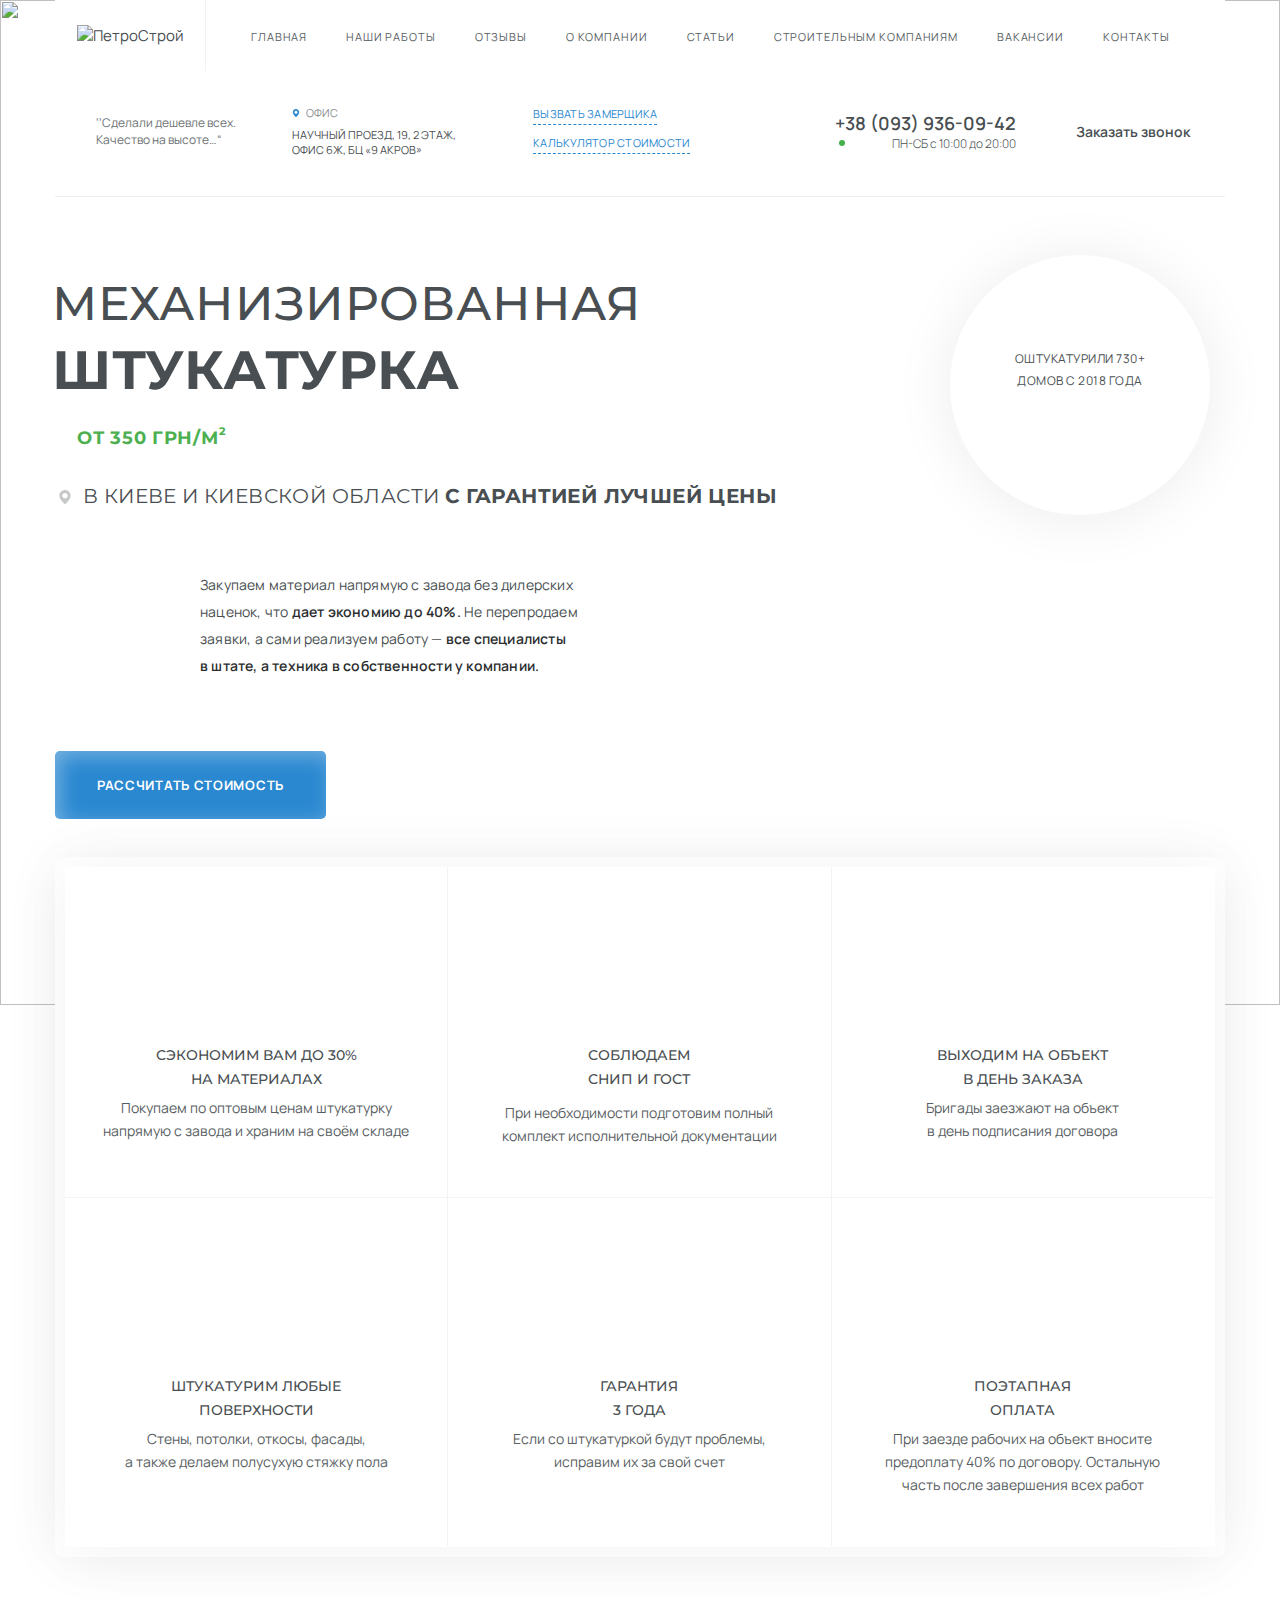
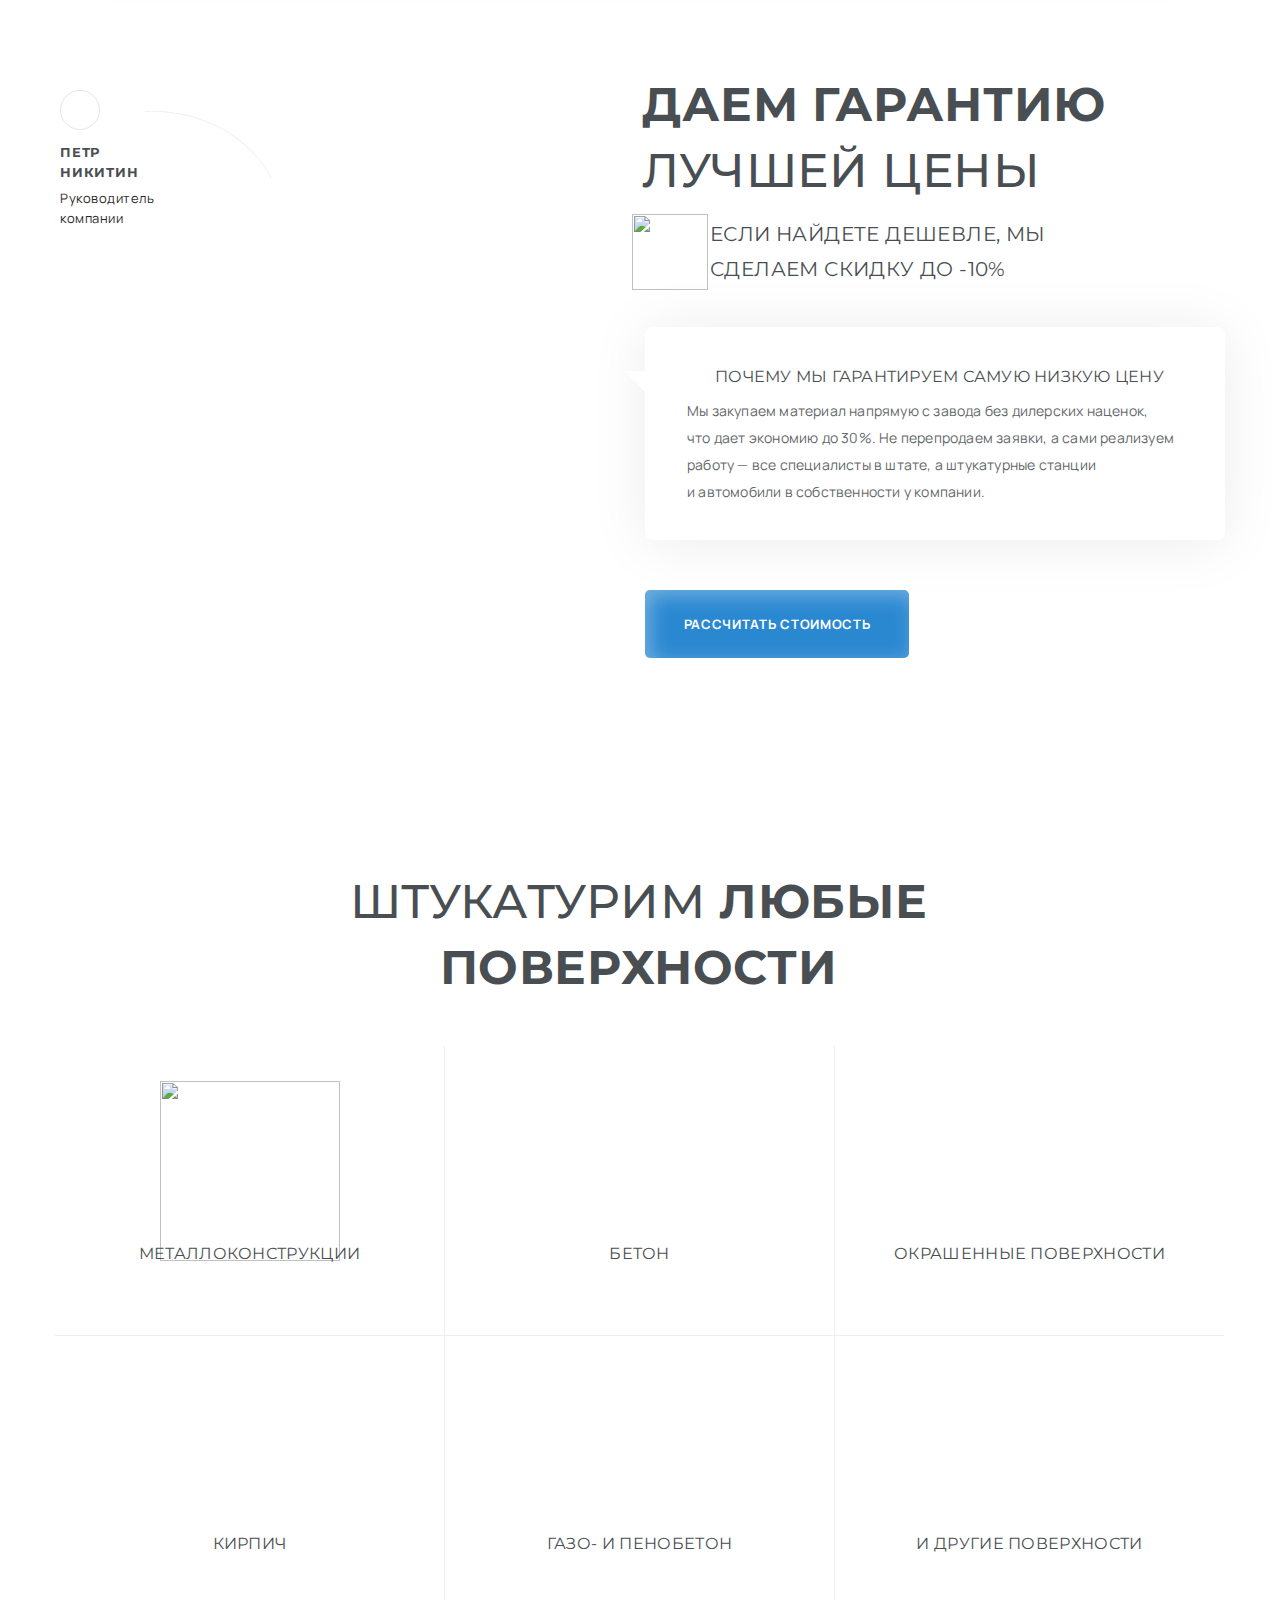
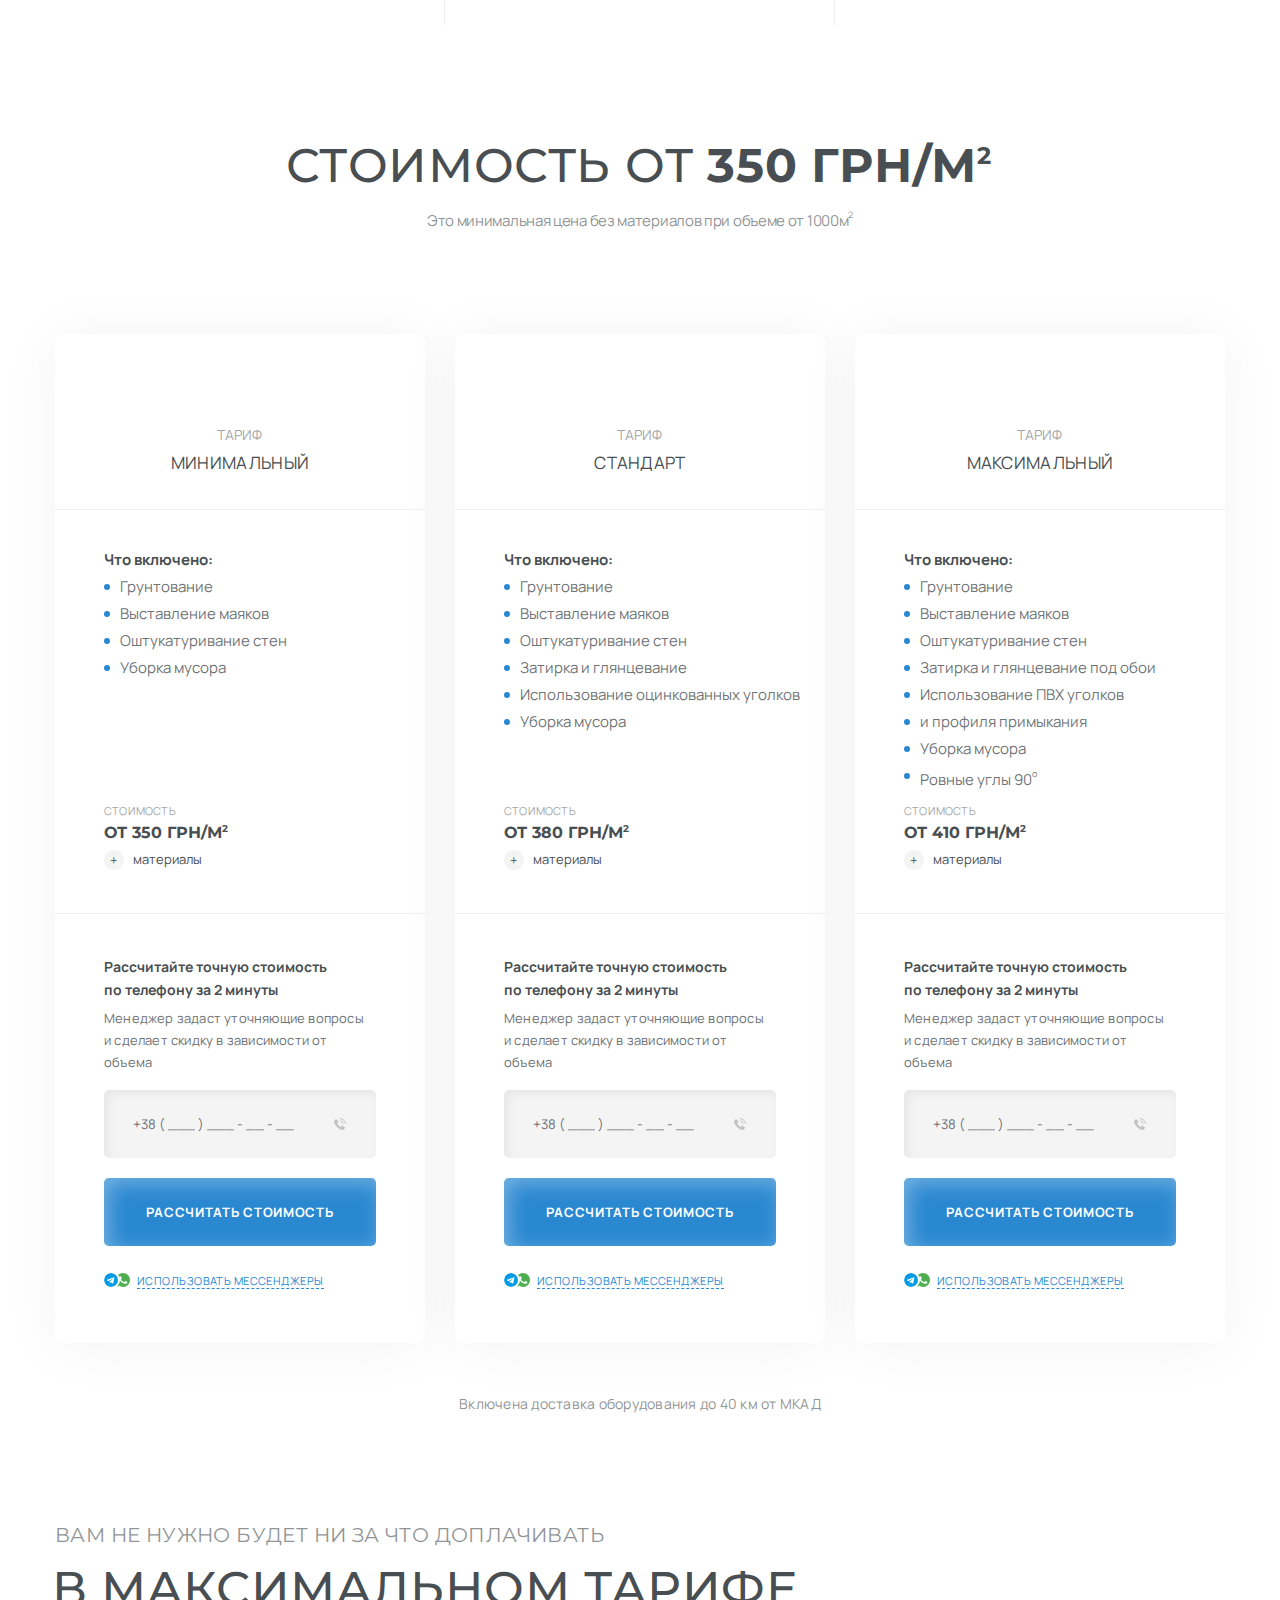
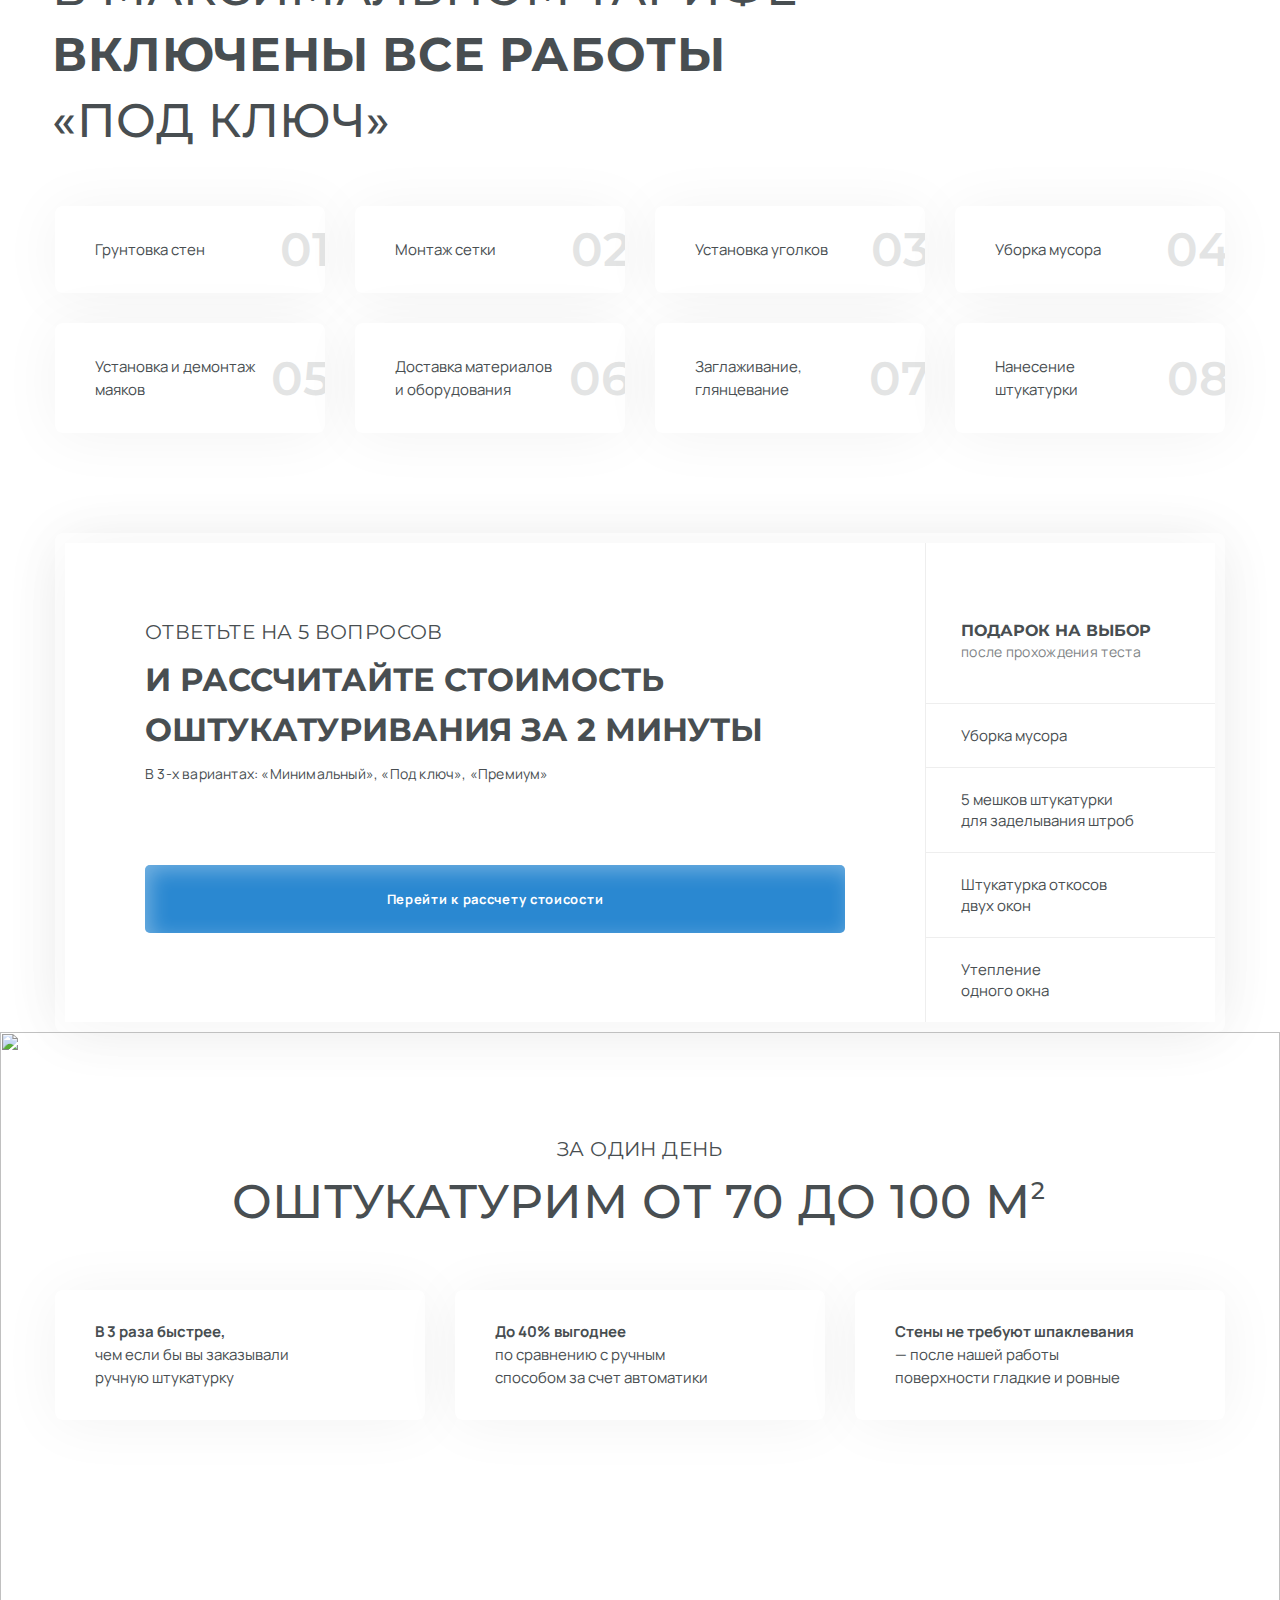
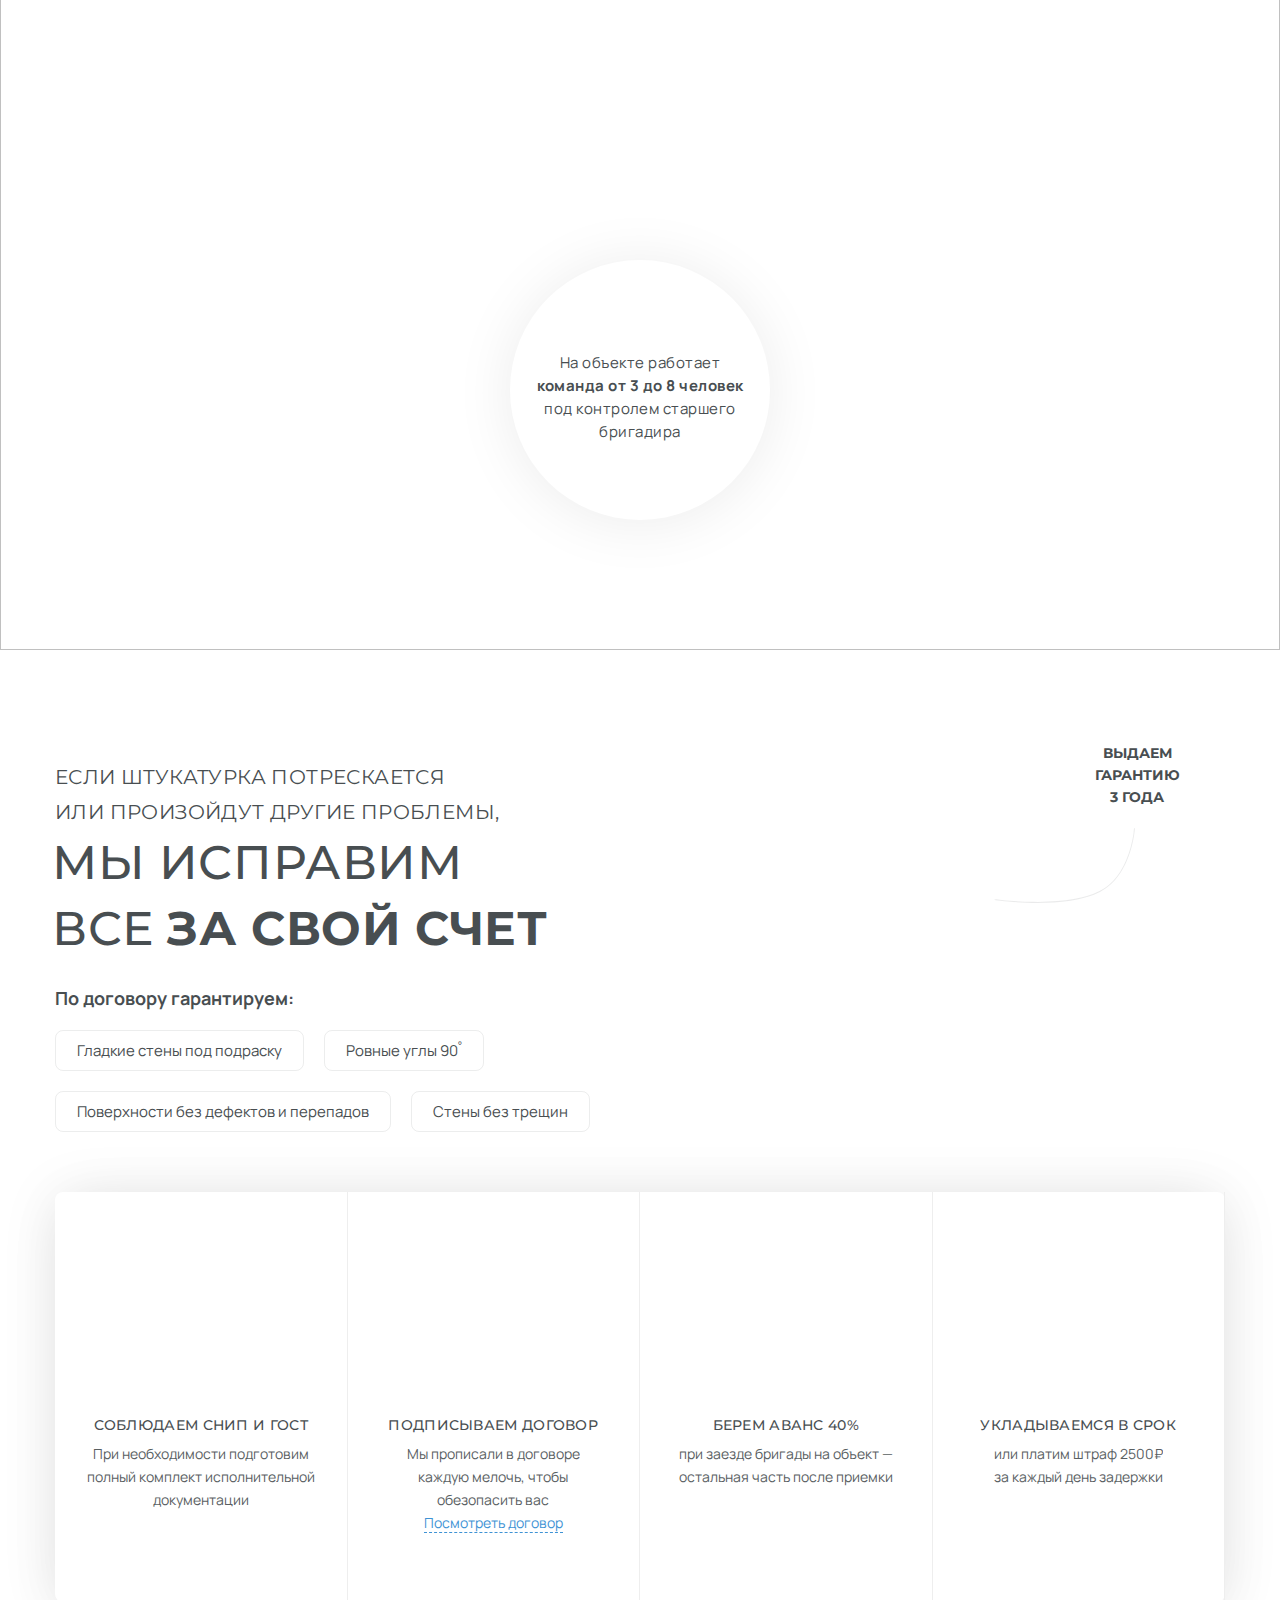
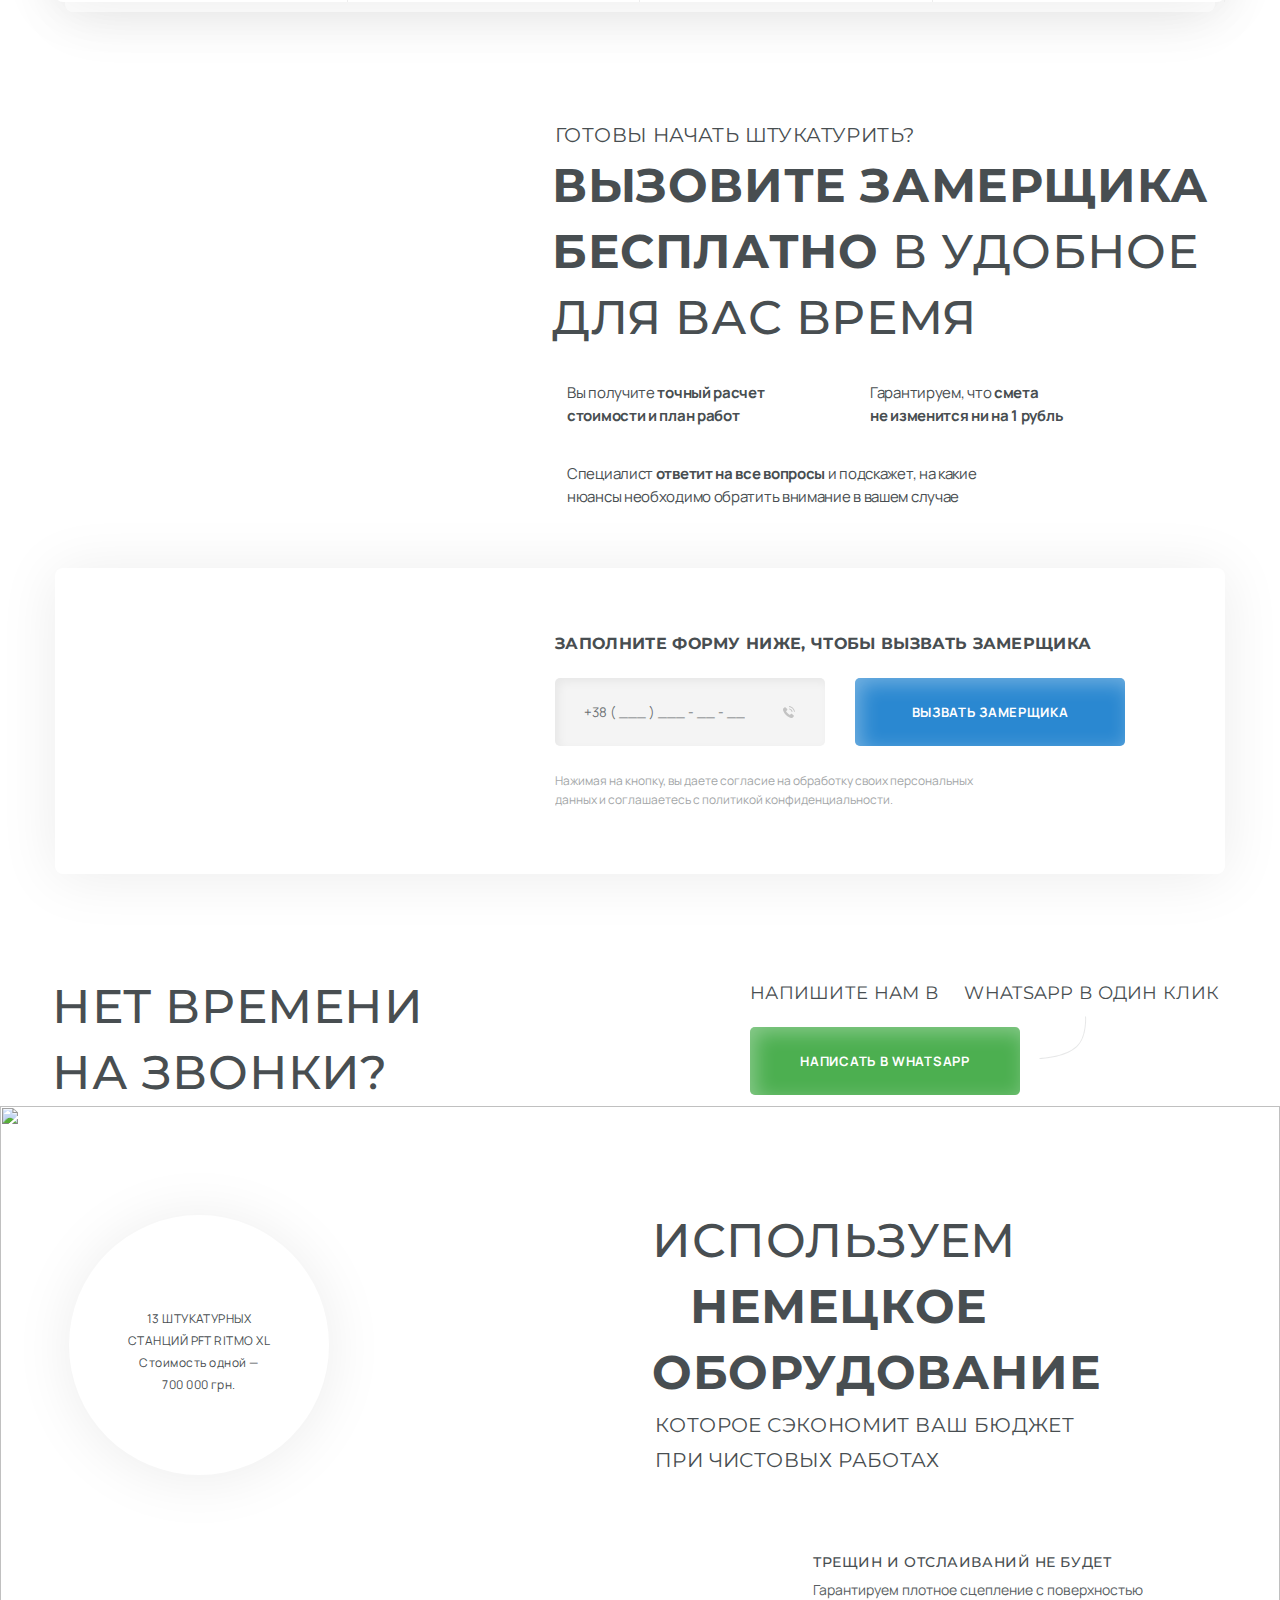
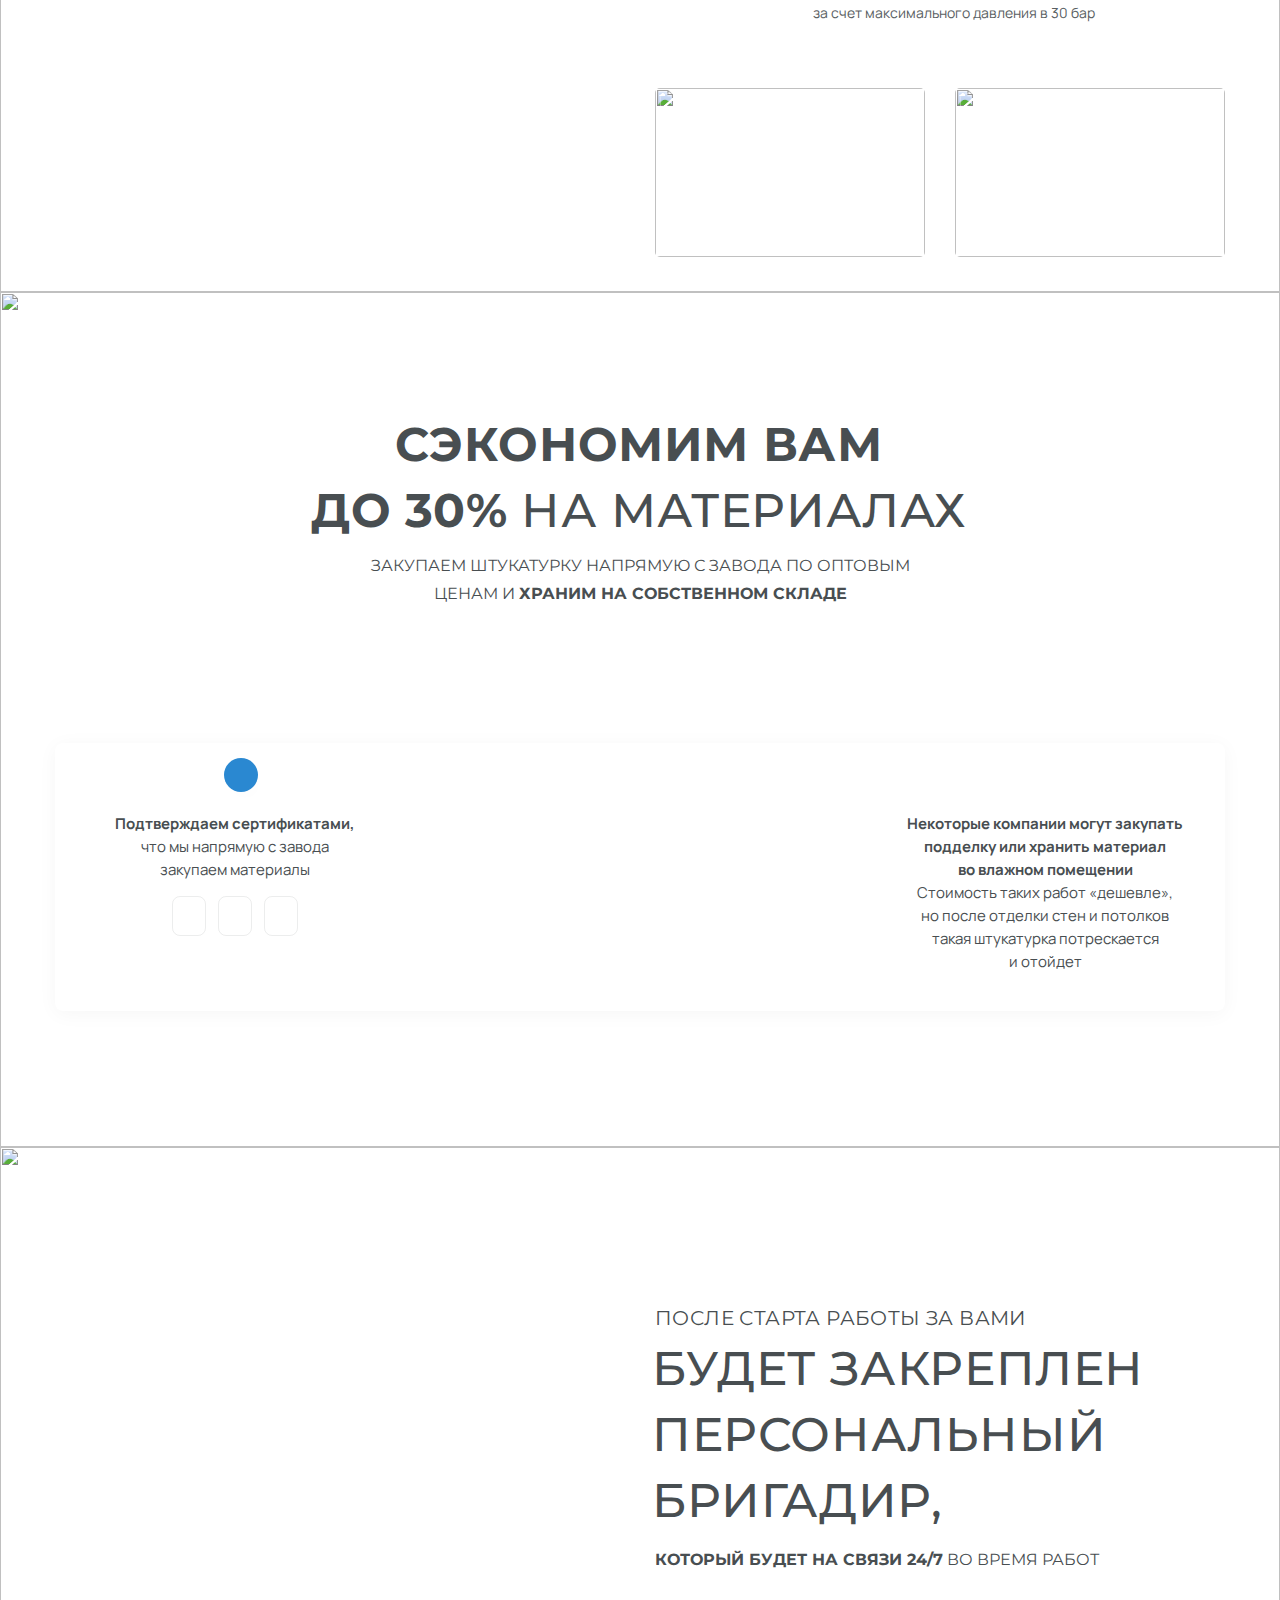
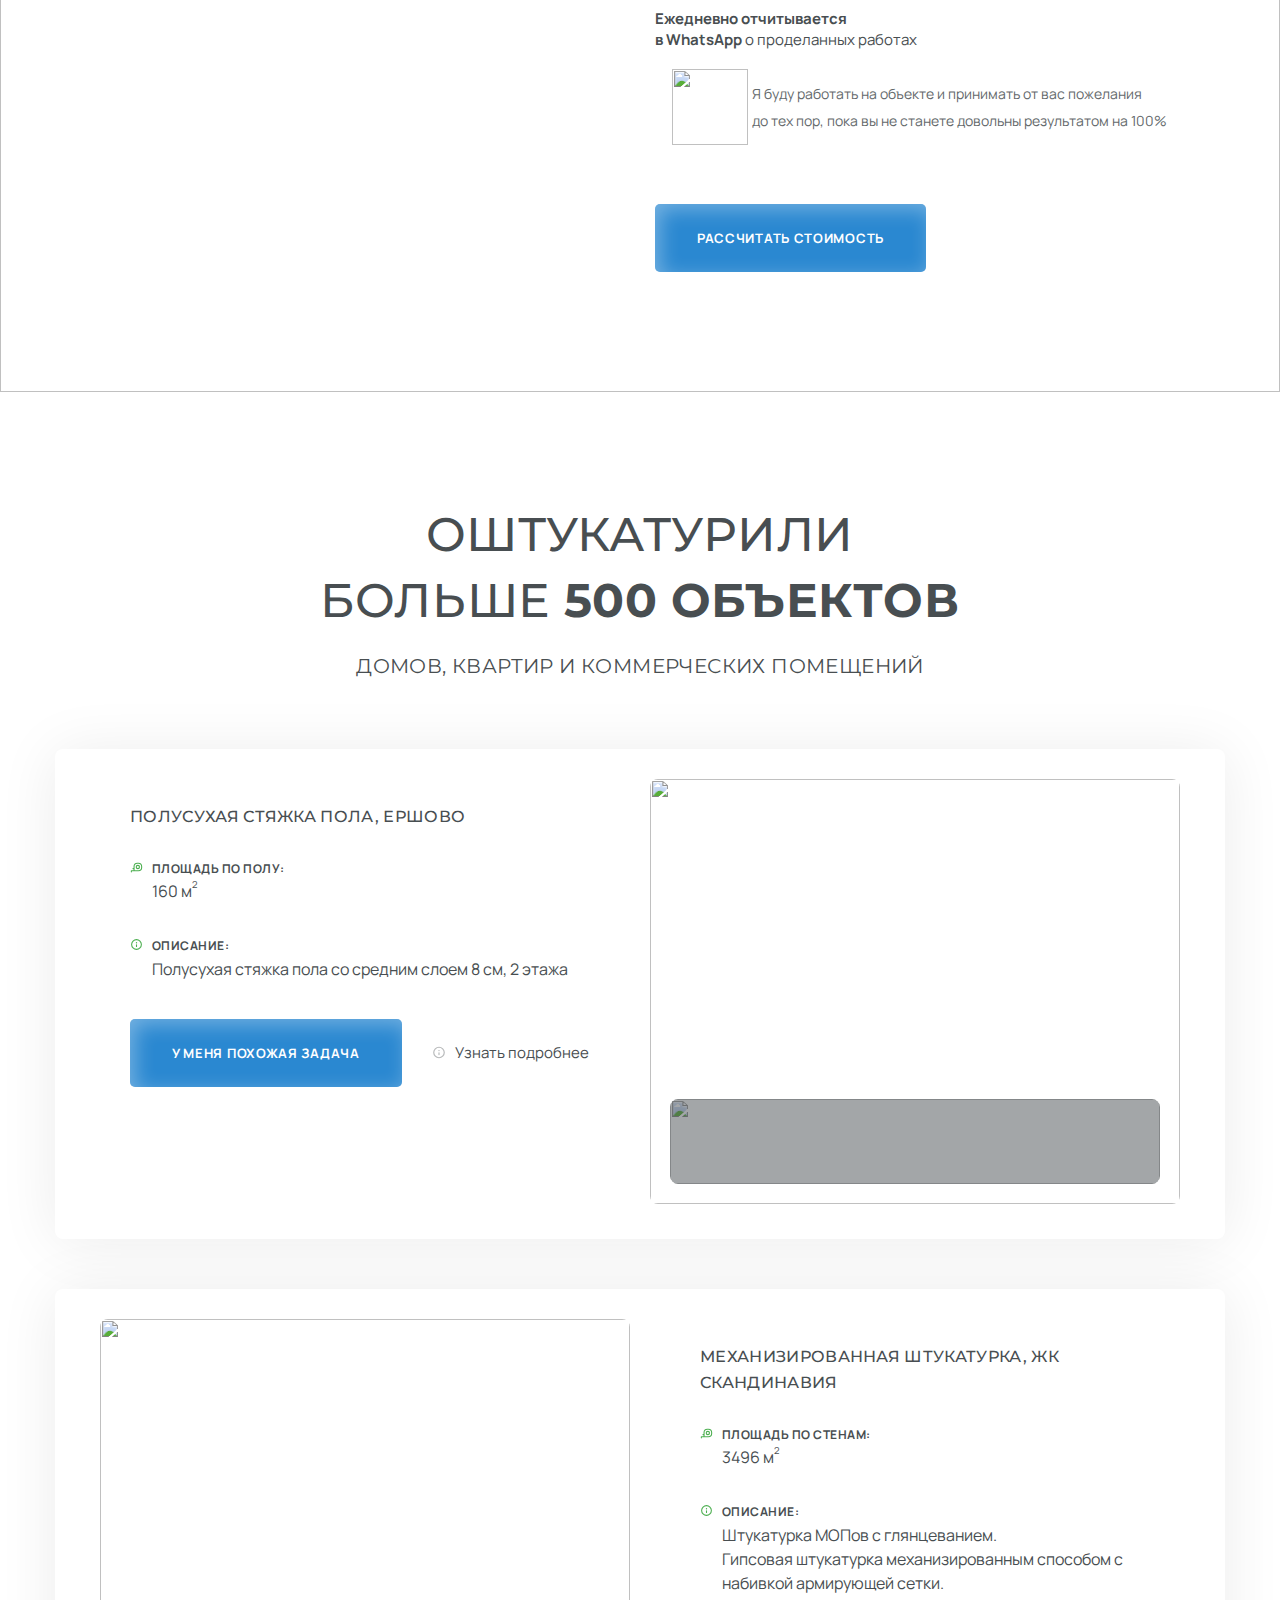
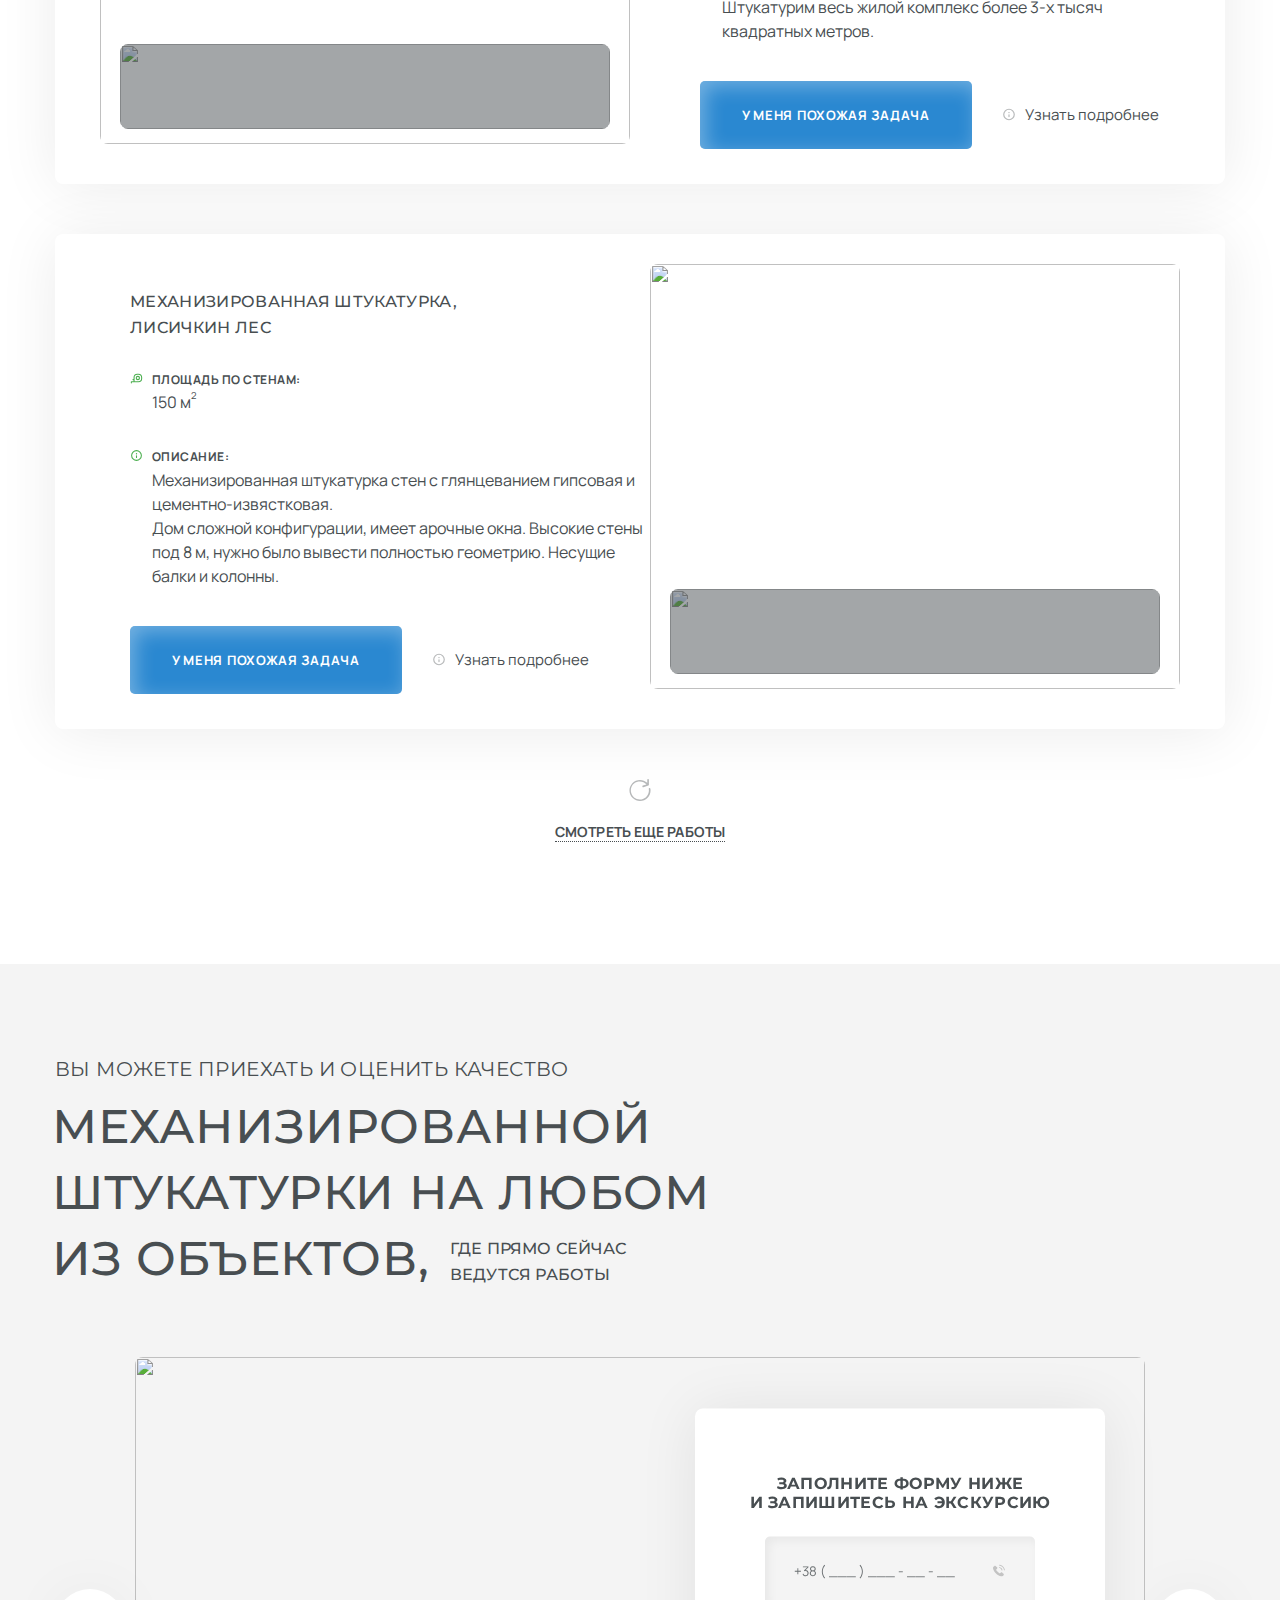
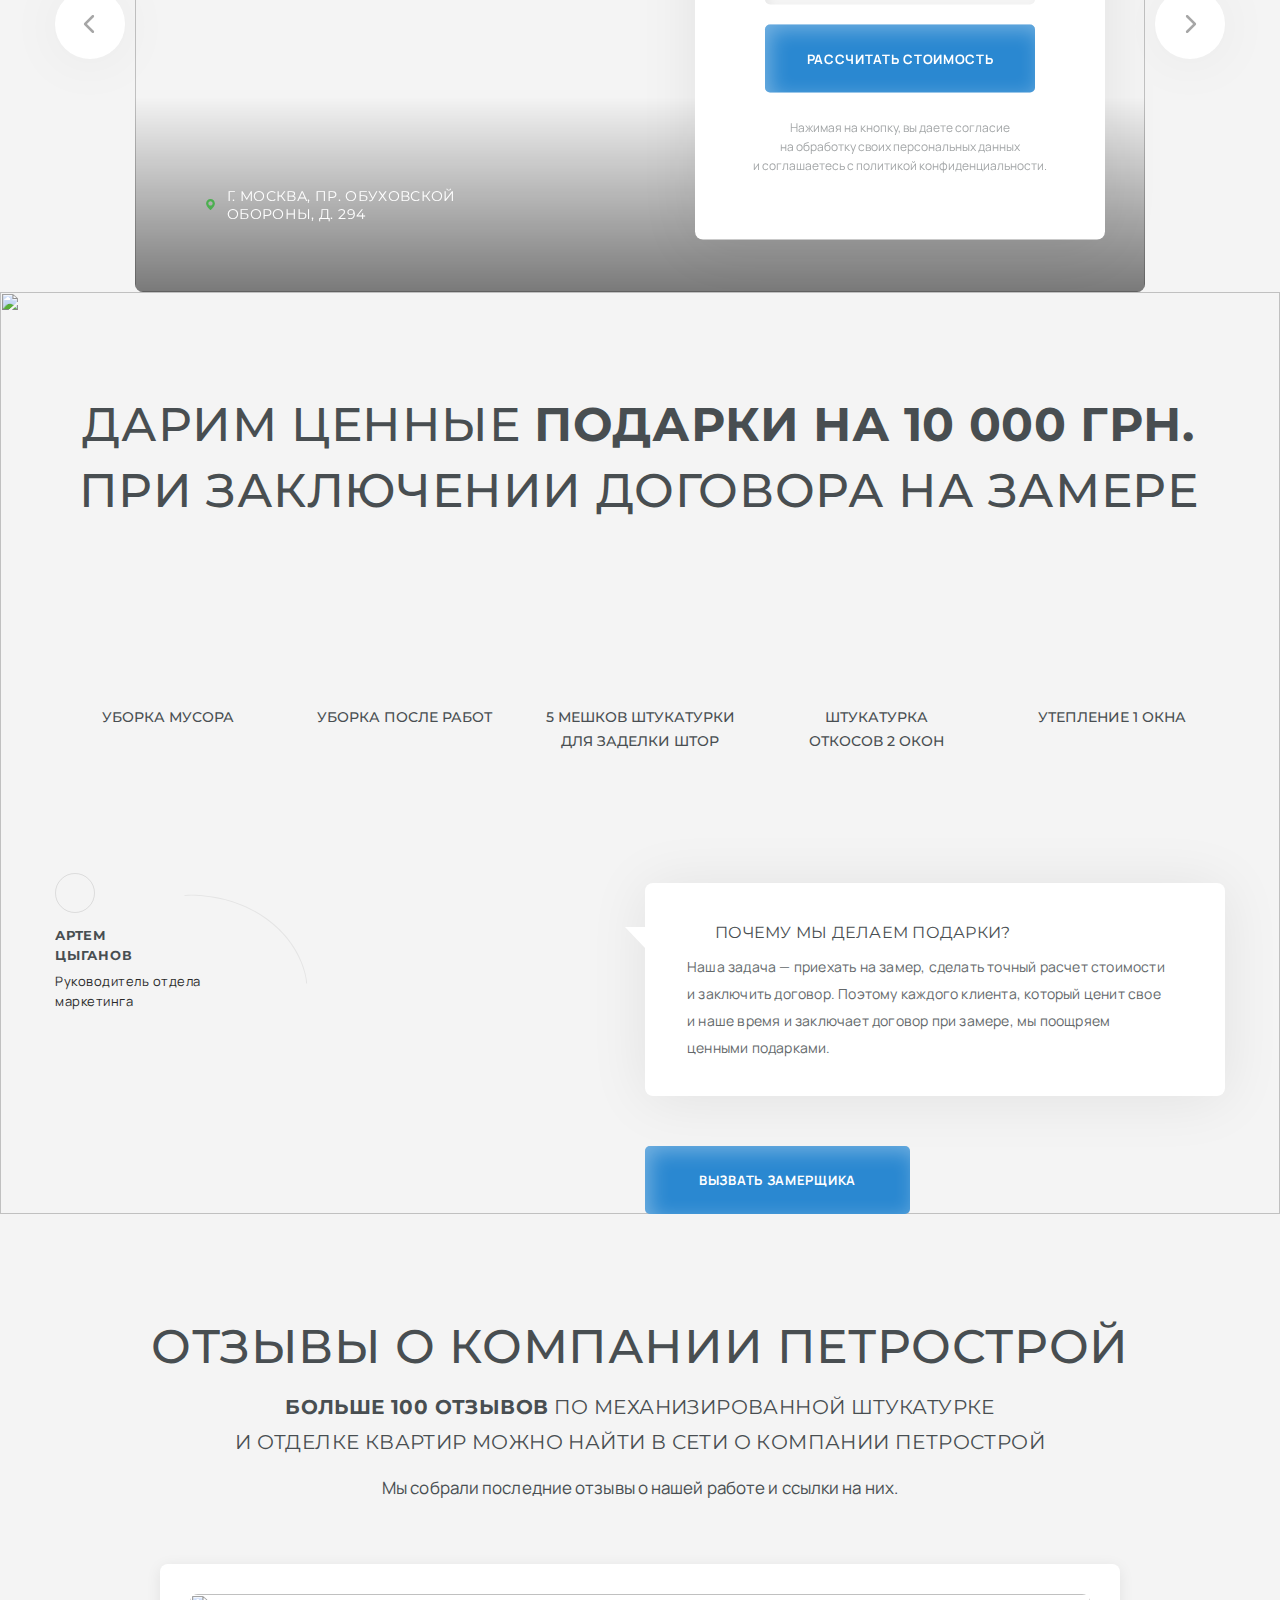
==== index.html @ c30ec276 "website" ====
<!DOCTYPE html><html lang="ru-RU" prefix="og: https://ogp.me/ns#"><head>
	<meta charset="UTF-8">
	<meta name="viewport" content="width=device-width, initial-scale=1">
	<link rel="profile" href="https://gmpg.org/xfn/11">
	<meta http-equiv="Last-Modified" content="Sun, 19 Jun 2022 15:32:34 GMT">
	<link rel="alternate" hreflang="ru" href="https://petrostroyrus.ru/">
	<meta name="robots" content="index, follow">
	<meta name="yandex-verification" content="38859ffd1f8b3cc9"> 
	<meta name="google-site-verification" content="4rF_FAoPd2xqkWjI2DGHwxOlnGf9DKb66zC98Z8BaEI">
	<meta name="yandex-verification" content="a98f8b5fa677657b">
	<!-- Basic Data for Snippet Google -->
	<script async src="js/tag.js"></script><script type="application/ld+json">
	{
		"@context": "https://schema.org",
		"@type": "WebPage",
		"name": "Механизированная штукатурка стен и пола в Киеве и Киевской области, выгодные цены",
		"description": "Компания ПетроСтрой предлагает своим заказчикам лучшие цены в Киеве и Киевской области за выполнение работ по механизированной штукатурке стен и стяжке полов. Консультация по телефону +38 (093) 936-09-42.",
		"url": "https://petrostroyrus.ru/",
		"author": "Администратор",
		"copyrightHolder": "ПетроСтрой",
		"inLanguage": "RU",
		"dateCreated": "2021-06-21",
		"datePublished": "2021-06-21"
		
	}
	</script>
	<!-- .Basic Snippet for Snippet Google -->

	<!-- Logo -->
	<script type="application/ld+json">
		{
			"@context": "https://schema.org",
			"@type": "Organization",
			"url": "https://petrostroyrus.ru",
			"logo": "https://petrostroyrus.ru/wp-content/uploads/logo.png",
			"name": "ПетроСтрой",
			"description": "Механизированная штукатурка и черновая отделка в Киеве и Киевской области"
		}
	</script>
	<!-- .Logo -->


	<!-- Local Business -->
	<script type="application/ld+json">
		{
			"@context": "https://schema.org",
			"@type": "LocalBusiness",
			"image": [
				"https://petrostroyrus.ru/wp-content/uploads/logo.png"
			 ],
			"@id": "https://petrostroyrus.ru",
			"name": "ПетроСтрой",
			"description": "Механизированная штукатурка и черновая отделка в Киеве и Киевской области ",
			"address": {
				"@type": "PostalAddress",
				"streetAddress": "Научный проезд, 19",
				"addressLocality": "Moscow",
				"addressCountry": "RU"
			},
			"review": {
				"@type": "Review",
				"reviewRating": {
					"@type": "Rating",
					"ratingValue": "4",
					"bestRating": "5"
				},
				"author": {
					"@type": "Person",
					"name": "Администратор"
				}
			},
			"geo": {
				"@type": "GeoCoordinates",
				"latitude": 55.653304,
				"longitude": 37.553963			},
			"url": "https://petrostroyrus.ru/contacts/",
			"telephone": "+380939360942",
			"priceRange": "₽",
			"openingHoursSpecification": [
				{
					"@type": "OpeningHoursSpecification",
					"dayOfWeek": [
						"Monday",
						"Tuesday",
						"Wednesday",
						"Thursday",
						"Friday"
					],
					"opens": "09:00",
					"closes": "20:00"
				}
			]
		}
	</script>
	<!-- .Local Business -->

	<!-- Site Navigation -->
	<script type="application/ld+json">
		{
			"@context":"https://schema.org",
			"@type":"SiteNavigationElement",
			"hasPart":
			[
				{
						"@type":"WebPage",
						"name": "Главная",
						"url":"https://petrostroyrus.ru/",
						"position": 1
				},
				{
						"@type":"AboutPage",
						"name": "О компании",
						"url":"https://petrostroyrus.ru/about-us/",
						"position": 2
				},
				{
						"@type":"WebPage",
						"name": "Наши работы",
						"url":"https://petrostroyrus.ru/portfolio/",
						"position": 3
				},
				{    "@type":"WebPage",
						"name": "Отзывы",
						"url":"https://petrostroyrus.ru/reviews/",
						"position": 4
				},
				{    "@type":"WebPage",
						"name": "Статьи",
						"url":"https://petrostroyrus.ru/articles/",
						"position": 5
				},
				{    "@type":"WebPage",
						"name": "Строительным компаниям",
						"url":"https://petrostroyrus.ru/partnership/",
						"position": 6
				},
				{    "@type":"WebPage",
						"name": "Вакансии",
						"url":"https://petrostroyrus.ru/jobs/",
						"position": 7
				},
				{    "@type":"ContactPage",
						"name": "Контакты",
						"url":"https://petrostroyrus.ru/contacts/",
						"position": 8
				}
			]
		}
	</script>
	<!-- .Site Navigation -->


	<title>Механизированная штукатурка стен и пола в Киеве и Киевской области, выгодные цены</title>

		<!-- All in One SEO 4.1.1.2 -->
		<meta name="description" content="Компания ПетроСтрой предлагает своим заказчикам лучшие цены в Киеве и Киевской области за выполнение работ по механизированной штукатурке стен и стяжке полов. Консультация по телефону +38 (093) 936-09-42.">
    		<link rel="canonical" href="https://petrostroyrus.ru/">
    		<meta property="og:site_name" content="ПетроСтрой -">
		<meta property="og:type" content="website">
		<meta property="og:title" content="Механизированная штукатурка стен и пола в Киеве и Киевской области, выгодные цены">
		<meta property="og:description" content="Компания ПетроСтрой предлагает своим заказчикам лучшие цены в Киеве и Киевской области за выполнение работ по механизированной штукатурке стен и стяжке полов. Консультация по телефону +38 (093) 936-09-42.">
		<meta property="og:url" content="https://petrostroyrus.ru/">
		<meta property="og:image" content="images/logo.png">
		<meta property="og:image:secure_url" content="images/logo.png">
		<meta property="og:image:width" content="95">
		<meta property="og:image:height" content="19">
		<meta name="twitter:card" content="summary">
		<meta name="twitter:domain" content="petrostroyrus.ru">
		<meta name="twitter:title" content="Механизированная штукатурка стен и пола в Киеве и Киевской области, выгодные цены">
		<meta name="twitter:description" content="Компания ПетроСтрой предлагает своим заказчикам лучшие цены в Киеве и Киевской области за выполнение работ по механизированной штукатурке стен и стяжке полов. Консультация по телефону +38 (093) 936-09-42.">
		<meta name="twitter:image" content="https://petrostroyrus.ru/wp-content/uploads/logo.png">
		<!-- All in One SEO -->

<link rel="dns-prefetch" href="//www.google.com">
<link rel="dns-prefetch" href="//s.w.org">
<link rel="alternate" type="application/rss+xml" title="ПетроСтрой » Лента" href="https://petrostroyrus.ru/feed/">
<link rel="alternate" type="application/rss+xml" title="ПетроСтрой » Лента комментариев" href="https://petrostroyrus.ru/comments/feed/">
<link rel="alternate" type="application/rss+xml" title="ПетроСтрой » Лента комментариев к «Главная страница»" href="https://petrostroyrus.ru/main/feed/">
		<!-- This site uses the Google Analytics by MonsterInsights plugin v7.17.0 - Using Analytics tracking - https://www.monsterinsights.com/ -->
		<!-- Note: MonsterInsights is not currently configured on this site. The site owner needs to authenticate with Google Analytics in the MonsterInsights settings panel. -->
					<!-- No UA code set -->
				<!-- / Google Analytics by MonsterInsights -->
		<script type="text/javascript">
window._wpemojiSettings = {"baseUrl":"https:\/\/s.w.org\/images\/core\/emoji\/14.0.0\/72x72\/","ext":".png","svgUrl":"https:\/\/s.w.org\/images\/core\/emoji\/14.0.0\/svg\/","svgExt":".svg","source":{"concatemoji":"https:\/\/petrostroyrus.ru\/wp-includes\/js\/wp-emoji-release.min.js?ver=6.0"}};
/*! This file is auto-generated */
!function(e,a,t){var n,r,o,i=a.createElement("canvas"),p=i.getContext&&i.getContext("2d");function s(e,t){var a=String.fromCharCode,e=(p.clearRect(0,0,i.width,i.height),p.fillText(a.apply(this,e),0,0),i.toDataURL());return p.clearRect(0,0,i.width,i.height),p.fillText(a.apply(this,t),0,0),e===i.toDataURL()}function c(e){var t=a.createElement("script");t.src=e,t.defer=t.type="text/javascript",a.getElementsByTagName("head")[0].appendChild(t)}for(o=Array("flag","emoji"),t.supports={everything:!0,everythingExceptFlag:!0},r=0;r<o.length;r++)t.supports[o[r]]=function(e){if(!p||!p.fillText)return!1;switch(p.textBaseline="top",p.font="600 32px Arial",e){case"flag":return s([127987,65039,8205,9895,65039],[127987,65039,8203,9895,65039])?!1:!s([55356,56826,55356,56819],[55356,56826,8203,55356,56819])&&!s([55356,57332,56128,56423,56128,56418,56128,56421,56128,56430,56128,56423,56128,56447],[55356,57332,8203,56128,56423,8203,56128,56418,8203,56128,56421,8203,56128,56430,8203,56128,56423,8203,56128,56447]);case"emoji":return!s([129777,127995,8205,129778,127999],[129777,127995,8203,129778,127999])}return!1}(o[r]),t.supports.everything=t.supports.everything&&t.supports[o[r]],"flag"!==o[r]&&(t.supports.everythingExceptFlag=t.supports.everythingExceptFlag&&t.supports[o[r]]);t.supports.everythingExceptFlag=t.supports.everythingExceptFlag&&!t.supports.flag,t.DOMReady=!1,t.readyCallback=function(){t.DOMReady=!0},t.supports.everything||(n=function(){t.readyCallback()},a.addEventListener?(a.addEventListener("DOMContentLoaded",n,!1),e.addEventListener("load",n,!1)):(e.attachEvent("onload",n),a.attachEvent("onreadystatechange",function(){"complete"===a.readyState&&t.readyCallback()})),(e=t.source||{}).concatemoji?c(e.concatemoji):e.wpemoji&&e.twemoji&&(c(e.twemoji),c(e.wpemoji)))}(window,document,window._wpemojiSettings);
</script><script src="js/wp-emoji-release.min.js" type="text/javascript" defer></script>
<style type="text/css">
img.wp-smiley,
img.emoji {
	display: inline !important;
	border: none !important;
	box-shadow: none !important;
	height: 1em !important;
	width: 1em !important;
	margin: 0 0.07em !important;
	vertical-align: -0.1em !important;
	background: none !important;
	padding: 0 !important;
}
</style>
	<link rel="stylesheet" id="wp-block-library-css" href="css/style.min.css" type="text/css" media="all">
<style id="global-styles-inline-css" type="text/css">
body{--wp--preset--color--black: #000000;--wp--preset--color--cyan-bluish-gray: #abb8c3;--wp--preset--color--white: #ffffff;--wp--preset--color--pale-pink: #f78da7;--wp--preset--color--vivid-red: #cf2e2e;--wp--preset--color--luminous-vivid-orange: #ff6900;--wp--preset--color--luminous-vivid-amber: #fcb900;--wp--preset--color--light-green-cyan: #7bdcb5;--wp--preset--color--vivid-green-cyan: #00d084;--wp--preset--color--pale-cyan-blue: #8ed1fc;--wp--preset--color--vivid-cyan-blue: #0693e3;--wp--preset--color--vivid-purple: #9b51e0;--wp--preset--gradient--vivid-cyan-blue-to-vivid-purple: linear-gradient(135deg,rgba(6,147,227,1) 0%,rgb(155,81,224) 100%);--wp--preset--gradient--light-green-cyan-to-vivid-green-cyan: linear-gradient(135deg,rgb(122,220,180) 0%,rgb(0,208,130) 100%);--wp--preset--gradient--luminous-vivid-amber-to-luminous-vivid-orange: linear-gradient(135deg,rgba(252,185,0,1) 0%,rgba(255,105,0,1) 100%);--wp--preset--gradient--luminous-vivid-orange-to-vivid-red: linear-gradient(135deg,rgba(255,105,0,1) 0%,rgb(207,46,46) 100%);--wp--preset--gradient--very-light-gray-to-cyan-bluish-gray: linear-gradient(135deg,rgb(238,238,238) 0%,rgb(169,184,195) 100%);--wp--preset--gradient--cool-to-warm-spectrum: linear-gradient(135deg,rgb(74,234,220) 0%,rgb(151,120,209) 20%,rgb(207,42,186) 40%,rgb(238,44,130) 60%,rgb(251,105,98) 80%,rgb(254,248,76) 100%);--wp--preset--gradient--blush-light-purple: linear-gradient(135deg,rgb(255,206,236) 0%,rgb(152,150,240) 100%);--wp--preset--gradient--blush-bordeaux: linear-gradient(135deg,rgb(254,205,165) 0%,rgb(254,45,45) 50%,rgb(107,0,62) 100%);--wp--preset--gradient--luminous-dusk: linear-gradient(135deg,rgb(255,203,112) 0%,rgb(199,81,192) 50%,rgb(65,88,208) 100%);--wp--preset--gradient--pale-ocean: linear-gradient(135deg,rgb(255,245,203) 0%,rgb(182,227,212) 50%,rgb(51,167,181) 100%);--wp--preset--gradient--electric-grass: linear-gradient(135deg,rgb(202,248,128) 0%,rgb(113,206,126) 100%);--wp--preset--gradient--midnight: linear-gradient(135deg,rgb(2,3,129) 0%,rgb(40,116,252) 100%);--wp--preset--duotone--dark-grayscale: url('index_1.html#wp-duotone-dark-grayscale');--wp--preset--duotone--grayscale: url('index_1.html#wp-duotone-grayscale');--wp--preset--duotone--purple-yellow: url('index_1.html#wp-duotone-purple-yellow');--wp--preset--duotone--blue-red: url('index_1.html#wp-duotone-blue-red');--wp--preset--duotone--midnight: url('index_1.html#wp-duotone-midnight');--wp--preset--duotone--magenta-yellow: url('index_1.html#wp-duotone-magenta-yellow');--wp--preset--duotone--purple-green: url('index_1.html#wp-duotone-purple-green');--wp--preset--duotone--blue-orange: url('index_1.html#wp-duotone-blue-orange');--wp--preset--font-size--small: 13px;--wp--preset--font-size--medium: 20px;--wp--preset--font-size--large: 36px;--wp--preset--font-size--x-large: 42px;}.has-black-color{color: var(--wp--preset--color--black) !important;}.has-cyan-bluish-gray-color{color: var(--wp--preset--color--cyan-bluish-gray) !important;}.has-white-color{color: var(--wp--preset--color--white) !important;}.has-pale-pink-color{color: var(--wp--preset--color--pale-pink) !important;}.has-vivid-red-color{color: var(--wp--preset--color--vivid-red) !important;}.has-luminous-vivid-orange-color{color: var(--wp--preset--color--luminous-vivid-orange) !important;}.has-luminous-vivid-amber-color{color: var(--wp--preset--color--luminous-vivid-amber) !important;}.has-light-green-cyan-color{color: var(--wp--preset--color--light-green-cyan) !important;}.has-vivid-green-cyan-color{color: var(--wp--preset--color--vivid-green-cyan) !important;}.has-pale-cyan-blue-color{color: var(--wp--preset--color--pale-cyan-blue) !important;}.has-vivid-cyan-blue-color{color: var(--wp--preset--color--vivid-cyan-blue) !important;}.has-vivid-purple-color{color: var(--wp--preset--color--vivid-purple) !important;}.has-black-background-color{background-color: var(--wp--preset--color--black) !important;}.has-cyan-bluish-gray-background-color{background-color: var(--wp--preset--color--cyan-bluish-gray) !important;}.has-white-background-color{background-color: var(--wp--preset--color--white) !important;}.has-pale-pink-background-color{background-color: var(--wp--preset--color--pale-pink) !important;}.has-vivid-red-background-color{background-color: var(--wp--preset--color--vivid-red) !important;}.has-luminous-vivid-orange-background-color{background-color: var(--wp--preset--color--luminous-vivid-orange) !important;}.has-luminous-vivid-amber-background-color{background-color: var(--wp--preset--color--luminous-vivid-amber) !important;}.has-light-green-cyan-background-color{background-color: var(--wp--preset--color--light-green-cyan) !important;}.has-vivid-green-cyan-background-color{background-color: var(--wp--preset--color--vivid-green-cyan) !important;}.has-pale-cyan-blue-background-color{background-color: var(--wp--preset--color--pale-cyan-blue) !important;}.has-vivid-cyan-blue-background-color{background-color: var(--wp--preset--color--vivid-cyan-blue) !important;}.has-vivid-purple-background-color{background-color: var(--wp--preset--color--vivid-purple) !important;}.has-black-border-color{border-color: var(--wp--preset--color--black) !important;}.has-cyan-bluish-gray-border-color{border-color: var(--wp--preset--color--cyan-bluish-gray) !important;}.has-white-border-color{border-color: var(--wp--preset--color--white) !important;}.has-pale-pink-border-color{border-color: var(--wp--preset--color--pale-pink) !important;}.has-vivid-red-border-color{border-color: var(--wp--preset--color--vivid-red) !important;}.has-luminous-vivid-orange-border-color{border-color: var(--wp--preset--color--luminous-vivid-orange) !important;}.has-luminous-vivid-amber-border-color{border-color: var(--wp--preset--color--luminous-vivid-amber) !important;}.has-light-green-cyan-border-color{border-color: var(--wp--preset--color--light-green-cyan) !important;}.has-vivid-green-cyan-border-color{border-color: var(--wp--preset--color--vivid-green-cyan) !important;}.has-pale-cyan-blue-border-color{border-color: var(--wp--preset--color--pale-cyan-blue) !important;}.has-vivid-cyan-blue-border-color{border-color: var(--wp--preset--color--vivid-cyan-blue) !important;}.has-vivid-purple-border-color{border-color: var(--wp--preset--color--vivid-purple) !important;}.has-vivid-cyan-blue-to-vivid-purple-gradient-background{background: var(--wp--preset--gradient--vivid-cyan-blue-to-vivid-purple) !important;}.has-light-green-cyan-to-vivid-green-cyan-gradient-background{background: var(--wp--preset--gradient--light-green-cyan-to-vivid-green-cyan) !important;}.has-luminous-vivid-amber-to-luminous-vivid-orange-gradient-background{background: var(--wp--preset--gradient--luminous-vivid-amber-to-luminous-vivid-orange) !important;}.has-luminous-vivid-orange-to-vivid-red-gradient-background{background: var(--wp--preset--gradient--luminous-vivid-orange-to-vivid-red) !important;}.has-very-light-gray-to-cyan-bluish-gray-gradient-background{background: var(--wp--preset--gradient--very-light-gray-to-cyan-bluish-gray) !important;}.has-cool-to-warm-spectrum-gradient-background{background: var(--wp--preset--gradient--cool-to-warm-spectrum) !important;}.has-blush-light-purple-gradient-background{background: var(--wp--preset--gradient--blush-light-purple) !important;}.has-blush-bordeaux-gradient-background{background: var(--wp--preset--gradient--blush-bordeaux) !important;}.has-luminous-dusk-gradient-background{background: var(--wp--preset--gradient--luminous-dusk) !important;}.has-pale-ocean-gradient-background{background: var(--wp--preset--gradient--pale-ocean) !important;}.has-electric-grass-gradient-background{background: var(--wp--preset--gradient--electric-grass) !important;}.has-midnight-gradient-background{background: var(--wp--preset--gradient--midnight) !important;}.has-small-font-size{font-size: var(--wp--preset--font-size--small) !important;}.has-medium-font-size{font-size: var(--wp--preset--font-size--medium) !important;}.has-large-font-size{font-size: var(--wp--preset--font-size--large) !important;}.has-x-large-font-size{font-size: var(--wp--preset--font-size--x-large) !important;}
</style>
<link rel="stylesheet" id="contact-form-7-css" href="css/styles.css" type="text/css" media="all">
<link rel="stylesheet" id="pwaforwp-style-css" href="css/pwaforwp-main.min.css" type="text/css" media="all">
<link rel="https://api.w.org/" href="https://petrostroyrus.ru/wp-json/"><link rel="alternate" type="application/json" href="https://petrostroyrus.ru/wp-json/wp/v2/pages/2"><link rel="EditURI" type="application/rsd+xml" title="RSD" href="https://petrostroyrus.ru/xmlrpc.php?rsd">
<link rel="wlwmanifest" type="application/wlwmanifest+xml" href="https://petrostroyrus.ru/wp-includes/wlwmanifest.xml"> 
<meta name="generator" content="WordPress 6.0">
<link rel="shortlink" href="https://petrostroyrus.ru/">
<link rel="alternate" type="application/json+oembed" href="https://petrostroyrus.ru/wp-json/oembed/1.0/embed?url=https%3A%2F%2Fpetrostroyrus.ru%2F">
<link rel="alternate" type="text/xml+oembed" href="https://petrostroyrus.ru/wp-json/oembed/1.0/embed?url=https%3A%2F%2Fpetrostroyrus.ru%2F&format=xml">
<script type="application/ld+json">{
    "@context": "http://schema.org",
    "@type": "BreadcrumbList",
    "itemListElement": [
        {
            "@type": "ListItem",
            "position": 1,
            "item": "https://petrostroyrus.ru",
            "name": "\u0413\u043b\u0430\u0432\u043d\u0430\u044f"
        }
    ]
}</script><link rel="icon" href="images/cropped-favicon-32x32.png" sizes="32x32">
<link rel="icon" href="images/cropped-favicon-192x192.png" sizes="192x192">
<meta name="msapplication-TileImage" content="https://petrostroyrus.ru/wp-content/uploads/cropped-favicon-270x270.png">
<meta name="pwaforwp" content="wordpress-plugin">
        <meta name="theme-color" content="#D5E0EB">
        <meta name="apple-mobile-web-app-title" content="ПетроСтрой">
        <meta name="application-name" content="ПетроСтрой">
        <meta name="apple-mobile-web-app-capable" content="yes">
        <meta name="apple-mobile-web-app-status-bar-style" content="default">
        <meta name="mobile-web-app-capable" content="yes">
        <meta name="apple-mobile-web-app-title" content=" ПетроСтрой">
        <meta name="apple-touch-fullscreen" content="YES">
<link rel="apple-touch-startup-image" href="https://petrostroyrus.ru/wp-content/plugins/pwa-for-wp/images/logo.png">
<link rel="apple-touch-icon" sizes="192x192" href="images/logo_1.png">
<link rel="apple-touch-icon" sizes="512x512" href="images/logo-512x512.png">
	<style>
@import url("https://fonts.googleapis.com/css2?family=Montserrat:wght@300;400;500;600;700&display=swap");
@import url("https://fonts.googleapis.com/css2?family=Manrope:wght@300;400;600;700&display=swap");
	
*, :before, :after {
	padding: 0;
	margin: 0;
	border: 0;
	box-sizing: border-box;
}

html, body {
	height: 100%;
}

body {
	color: #484e51;
	font-size: 15px;
	font-family: "Manrope", sans-serif;
	margin-left: auto;
	margin-right: auto;
	position: relative;
	font-weight: 400;
	background-color: #fff;
}

h1, h2, h3, h4, h5, h6 {
	font: inherit;
	display: inline;
}

ol, ul {
	list-style: none;
	display: flex;
	flex-wrap: wrap;
	justify-content: flex-start;
}

li {
	display: block;
	list-style-image: none;
}

a {
	color: #484e51;
	text-decoration: none;
	outline: none;
	transition: 0.3s;
	border-bottom: 1px solid transparent;
}
a:hover {
	color: #484e51;
}

input, textarea, button {
	outline: none;
	appearance: none;
}

var {
	font-style: normal;
}

strong {
	font-weight: 700;
}

i {
	font-style: normal;
}

u {
	text-decoration: none;
}

picture {
	display: block;
}

img {
	display: block;
	max-width: 100% !important;
	max-height: 100% !important;
}

svg {
	display: block;
}

path, circle, rect, line {
	transition: 0.3s;
}

.wrap {
	display: flex;
	flex-direction: column;
	min-height: 100%;
	overflow: hidden;
}
.wrap.--no-overflow {
	overflow: visible;
}

.case {
	position: relative;
	width: 100%;
	max-width: 1200px;
	padding-left: 15px;
	padding-right: 15px;
	margin: 0 auto;
}
.case .case {
	padding-left: 0;
	padding-right: 0;
}

.row {
	display: flex;
	flex-wrap: wrap;
}

.grid {
	display: grid;
}
	


.mla {
	margin-left: auto;
}

.mra {
	margin-right: auto;
}

.btn {
	z-index: 1;
	position: relative;
	display: flex;
	align-items: center;
	justify-content: center;
	text-align: center;
	cursor: pointer;
	font-size: 15px;
	font-family: "Manrope", sans-serif;
	overflow: hidden;
	border: none;
	background-color: transparent;
	transition: 0.3s;
	outline: none;
	border-bottom: none;
}
.btn.--sm {
	font-size: 14px;
	font-weight: 600;
	height: 60px;
	border-radius: 5px;
	padding: 5px 35px;
}
.btn.--md {
	font-size: 13px;
	font-weight: 700;
	height: 68px;
	border-radius: 5px;
	letter-spacing: 0.7px;
	padding: 5px 42px;
}
.btn.--b-gray {
	border: 1px solid rgba(72, 78, 81, 0.2);
}
.btn.--b-gray:hover {
	border-color: #e2e2e2;
	background-color: #e2e2e2;
}
.btn.--bg-white {
	background-color: #fff;
}
.btn.--bg-white:hover {
	color: #2a88d1;
}
.btn.--bg-blue {
	color: #fff;
	background-color: #2a88d1;
	box-shadow: inset 5px 5px 20px rgba(255, 255, 255, 0.35);
}
.btn.--bg-blue path {
	fill: #ffffff;
}
.btn.--bg-blue:hover {
	background-color: #009cff;
	box-shadow: 0 1px 50px rgba(0, 156, 255, 0.4), inset 5px 5px 20px rgba(255, 255, 255, 0.55);
}
.btn.--bg-gray {
	background-color: #f4f4f4;
}
.btn.--bg-gray:hover {
	color: #2a88d1;
}
.btn.--bg-green {
	color: #fff;
	background-color: #4caf50;
	box-shadow: inset 5px 5px 20px rgba(255, 255, 255, 0.35);
}
.btn.--bg-green:hover {
	background-color: #00d552;
	box-shadow: 0 1px 50px rgba(0, 213, 82, 0.2), inset 5px 5px 20px rgba(255, 255, 255, 0.55);
}
.btn.--whatsapp {
	color: #fff;
	background-color: #4daf51;
	box-shadow: inset 5px 5px 20px rgba(255, 255, 255, 0.35);
}
.btn.--whatsapp:hover {
	background-color: #6fc073;
}
.btn.--viber {
	color: #fff;
	background-color: #6f3faa;
	box-shadow: inset 5px 5px 20px rgba(255, 255, 255, 0.35);
}
.btn.--viber:hover {
	background-color: #895ac2;
}
.btn.--telegram {
	color: #fff;
	background-color: #039be5;
	box-shadow: inset 5px 5px 20px rgba(255, 255, 255, 0.35);
}
.btn.--telegram:hover {
	background-color: #1fb4fc;
}
.btn.--disabled {
	cursor: default !important;
	color: rgba(72, 78, 81, 0.6) !important;
	background-color: #f4f4f4 !important;
	box-shadow: inset 5px 5px 20px rgba(255, 255, 255, 0.35) !important;
}
.btn.--disabled path {
	fill: #000;
	opacity: 0.35;
}

.check {
	cursor: pointer;
}
.check input {
	display: none;
}

.input__wrap {
	position: relative;
}
.input__label {
	font-size: 14px;
	opacity: 0.7;
	margin-bottom: 10px;
}
.input__area {
	width: 100%;
	font-family: "Manrope", sans-serif;
	color: #484e51;
	background-color: transparent;
}
.input__area::placeholder {
	opacity: 0.8;
	color: #484e51;
}
.input__icon {
	position: absolute;
	top: 50%;
	right: 30px;
	width: 12px;
	font-size: 0;
	transform: translateY(-50%);
}
.input.--md .input__area {
	height: 68px;
	padding-left: 29px;
	padding-right: 29px;
}
.input.--icon .input__area {
	padding-right: 55px;
}
.input.--bg-white .input__area {
	border-radius: 5px;
	background-color: #fff;
}
.input.--bg-white .input__icon svg path {
	opacity: 0.25;
}
.input.--bg-gray .input__area {
	border-radius: 5px;
	background-color: #f4f4f4;
	box-shadow: inset 4px 4px 10px rgba(0, 0, 0, 0.05);
}
.input.--bg-gray .input__icon svg path {
	opacity: 0.2;
}
.input.--focus .input__icon svg path, .input.--filed .input__icon svg path {
	opacity: 0.5;
}
.input.--error .input__area {
	color: #ff1717 !important;
}
.input.--error .input__area::placeholder {
	color: #ff1717 !important;
}
.input.--error svg path {
	opacity: 1 !important;
	fill: #ff1717 !important;
}

.textarea__wrap {
	position: relative;
}
.textarea__label {
	font-size: 14px;
	opacity: 0.7;
	margin-bottom: 12px;
}
.textarea__area {
	width: 100%;
	font-family: "Manrope", sans-serif;
	color: #484e51;
	background-color: transparent;
	resize: none;
}
.textarea__area::placeholder {
	opacity: 0.8;
	color: #484e51;
}
.textarea__icon {
	position: absolute;
	top: 50%;
	right: 30px;
	width: 12px;
	font-size: 0;
	transform: translateY(-50%);
}
.textarea.--md .textarea__area {
	font-size: 14px;
	height: 140px;
	padding: 25px 29px;
}
.textarea.--icon .textarea__area {
	padding-right: 55px;
}
.textarea.--bg-white .textarea__area {
	border-radius: 5px;
	background-color: #fff;
}
.textarea.--bg-white .textarea__icon svg path {
	opacity: 0.25;
}
.textarea.--bg-gray .textarea__area {
	border-radius: 5px;
	background-color: #f4f4f4;
	box-shadow: inset 4px 4px 10px rgba(0, 0, 0, 0.05);
}
.textarea.--bg-gray .textarea__icon svg path {
	opacity: 0.2;
}

.select {
	z-index: 5;
	position: relative;
	transition: 0.3s;
	cursor: pointer;
}
.select__wrap {
	position: relative;
}
.select__block {
	z-index: 2;
	position: relative;
}
.select__block-wrap {
	display: flex;
	align-items: center;
	height: 100%;
}
.select__block-icon {
	position: absolute;
	top: 50%;
	transform: translateY(-50%) rotate(90deg);
	width: 10px;
	height: 10px;
	transition: 0.3s;
	opacity: 0.6;
}
.select__icon {
	min-width: 12px;
	margin-right: 12px;
}
.select__title {
	width: 100%;
	white-space: nowrap;
}
.select__list {
	z-index: 1;
	position: absolute;
	top: 100%;
	left: 0;
	right: 0;
	margin-top: -5px;
	overflow: hidden;
	transition: 0.3s;
	border-radius: 0 0 5px 5px;
	opacity: 0;
	visibility: hidden;
	transform: translateY(10px);
}
.select__item {
	transition: 0.3s;
}
.select__item-wrap {
	display: flex;
	align-items: center;
}
.select__input {
	display: none;
}
.select.--md .select__label {
	opacity: 0.7;
	font-size: 14px;
	margin-bottom: 10px;
}
.select.--md .select__block {
	height: 68px;
	padding-left: 32px;
	padding-right: 45px;
}
.select.--md .select__block-icon {
	right: 30px;
}
.select.--md .select__title {
	font-size: 14px;
}
.select.--md .select__item {
	padding: 10px 32px;
}
.select.--bg-gray .select__label {
	opacity: 0.7;
}
.select.--bg-gray .select__block {
	border-radius: 5px;
	background-color: #f4f4f4;
	box-shadow: inset 4px 4px 10px rgba(0, 0, 0, 0.05);
}
.select.--bg-gray .select__item {
	background-color: #f4f4f4;
}
.select.--bg-gray .select__item:hover, .select.--bg-gray .select__item.--checked {
	background-color: #e7e7e7;
}
.select.--open .select__block-icon {
	transform: translateY(-50%) rotate(-90deg);
}
.select.--open .select__list {
	opacity: 1;
	visibility: visible;
	transform: translateY(0px);
}
	

.h1 {
	font-size: 47px;
	line-height: 66px;
	font-weight: 500;
	letter-spacing: 0.6px;
	text-transform: uppercase;
	font-family: "Montserrat", sans-serif;
	margin-left: -3px;
}
.h1 strong {
	font-weight: 700;
}
.h1 u {
	align-items: center;
	vertical-align: middle;
	font-weight: 600;
	font-size: 18px;
	line-height: 18px;
	font-weight: 700;
	height: 50px;
	border-radius: 3px;
	background-color: #fff;
	color: #4caf50;
	padding: 14px 25px;
	letter-spacing: 0.72px;
	position: relative;
}
.h1 u:before {
	content: "";
	position: absolute;
	top: 13px;
	left: -10px;
	width: 0;
	height: 0;
	border-style: solid;
	border-width: 0 10px 10px 0;
	border-color: transparent #ffffff transparent transparent;
}

.h2 {
	font-size: 20px;
	line-height: 35px;
	letter-spacing: 0.4px;
	text-transform: uppercase;
	font-family: "Montserrat", sans-serif;
}

.h3 {
	font-size: 18px;
	line-height: 27px;
	font-family: "Manrope", sans-serif;
}

.h4 {
	font-size: 15px;
	line-height: 27px;
	font-family: "Manrope", sans-serif;
}

.h5 {
	font-size: 14px;
	line-height: 24px;
	font-weight: 500;
	font-family: "Montserrat", sans-serif;
	text-transform: uppercase;
}

.h6 {
	font-size: 14px;
	line-height: 23px;
	font-weight: 400;
	font-family: "Manrope", sans-serif;
}

.overflow-disable {
	overflow: hidden;
}

.hidden-br {
	display: none;
}

.swipe {
	display: none;
}

.bg-wrap {
	z-index: 1;
	position: relative;
}
.bg-wrap .bg {
	z-index: -1;
	position: absolute;
	top: 0;
	left: 0;
	right: 0;
	bottom: 0;
}
.bg-wrap .bg img {
	width: 100%;
	height: 100%;
	object-fit: cover;
}


.mob-nav {
	display: none;
}

.header {
	z-index: 100;
	position: absolute;
	top: 0;
	left: 0;
	right: 0;
}
.header__wrap {
	border-bottom: 1px solid rgba(87, 94, 98, 0.1);
}
.header__inner {
	align-items: center;
	padding-top: 27px;
	padding-bottom: 32px;
}
.header__quote {
	border-radius: 8px;
	background-color: #fff;
	max-width: 176px;
	font-size: 12px;
	padding: 16px 16px;
	position: relative;
	margin-left: 25px;
}
.header__quote span {
	opacity: 0.8;
}
.header__quote:after {
	content: "";
	position: absolute;
	left: -11px;
	top: 50%;
	transform: translateY(-50%);
	width: 0;
	height: 0;
	border-style: solid;
	border-width: 0 11px 10px 0;
	border-color: transparent #ffffff transparent transparent;
}
.header__address {
	max-width: 175px;
	margin-left: 40px;
}
.header__links {
	margin-left: 66px;
	position: relative;
	margin-top: -9px;
}
.header__contacts {
	display: flex;
	flex-direction: column;
	justify-content: flex-start;
	text-align: right;
	margin-left: auto;
	margin-right: 25px;
}
.header__i-phone {
	display: none;
}

.panel {
	border-radius: 0 0 8px 8px;
	background-color: #ffffff;
}
.panel__logo {
	display: flex;
	align-items: center;
	justify-content: center;
	width: 150px;
	border-bottom: none;
}
.panel__nav {
	padding: 25px 55px 25px 45px;
	width: calc(100% - 150px);
	border-left: 1px solid rgba(0, 0, 0, 0.05);
}
.panel__nav ul {
	justify-content: space-between;
}
.panel__nav li.--current a {
	color: #2a88d1;
}
.panel__nav a {
	font-size: 11px;
	letter-spacing: 0.88px;
	color: #575e62;
	text-transform: uppercase;
}
.panel__nav a:hover {
	color: #2a88d1;
}

.ya {
	max-width: 155px;
	text-transform: uppercase;
}
.ya__head {
	align-items: center;
	margin-bottom: 5px;
}
.ya__icon {
	font-size: 0;
}
.ya__title {
	margin-left: 7px;
	font-size: 11px;
	letter-spacing: 0.44px;
}
.ya__title strong {
	font-weight: 600;
}
.ya__desc {
	font-size: 11px;
	letter-spacing: 0.44px;
}

.contact__head {
	display: flex;
	flex-wrap: wrap;
	align-items: center;
	margin-bottom: 7px;
}
.contact__icon {
	width: 8px;
	font-size: 0;
}
.contact__icon path {
	fill: #2a88d1;
}
.contact__title {
	width: calc(100% - 8px);
	padding-left: 6px;
	font-size: 11px;
	opacity: 0.7;
	color: #575e62;
	text-transform: uppercase;
}
.contact__value {
	font-size: 11px;
	text-transform: uppercase;
}
.contact__value p {
	margin-bottom: 10px;
}
.contact__value p:last-of-type {
	margin-bottom: 0;
}

.links ul {
	flex-direction: column;
}
.links li {
	margin-bottom: 8px;
}
.links li:last-of-type {
	margin-bottom: 0;
}
.links a {
	color: #2a88d1;
	font-size: 11px;
	letter-spacing: 0.25px;
	text-transform: uppercase;
	border-bottom: 1px dashed #2a88d1;
	padding-bottom: 3px;
}
.links a:hover {
	border-color: transparent;
}

.phone {
	font-size: 18px;
	font-weight: 600;
}

.time {
	font-size: 12px;
	font-weight: 300;
	padding-left: 17px;
	position: relative;
}
.time:before {
	position: absolute;
	top: 50%;
	left: 4px;
	content: "";
	width: 6px;
	height: 6px;
	border-radius: 50%;
	transform: translateY(-50%);
	background-color: #45b048;
}

.round {
	display: flex;
	flex-direction: column;
	align-items: center;
	justify-content: center;
	text-align: center;
	width: 280px;
	height: 280px;
	border-radius: 50%;
	background-color: #fff;
}
.round:before {
	content: "";
	position: absolute;
	top: 50%;
	left: 50%;
	width: 260px;
	height: 260px;
	border-radius: 50%;
	box-shadow: 0 3px 60px rgba(0, 0, 0, 0.08);
	transform: translate(-50%, -50%);
}
.round__wrap {
	z-index: 1;
	position: relative;
}
.round__img {
	margin-bottom: 15px;
}
.round__img img {
	margin-left: auto;
	margin-right: auto;
}
.round__text {
	font-size: 12px;
	line-height: 22px;
	letter-spacing: 0.48px;
}
.round__text.--md {
	font-size: 15px;
	line-height: 23px;
}

.first-slide {
	padding-top: 195px;
}

.intro {
	padding-bottom: 140px;
	height: 1005px;
}

.intro__title {
    max-width: 600px;
}

.intro__title span {
    font-weight: 700;
}

.intro__content {
	padding-top: 76px;
}
.intro__title strong {
	font-size: 54px;
	letter-spacing: 1.08px;
}
.intro__title u {
	position: relative;
	top: -7px;
}
.intro__subtitle {
	display: flex;
	align-items: center;
	margin-top: 7px;
	margin-bottom: 25px;
	padding-left: 3px;
}
.intro__subtitle svg {
	width: 14px;
}
.intro__subtitle svg path {
	fill: #c5c7c8;
}
.intro__subtitle p {
	margin-left: 11px;
}
.intro__round {
	top: 50px;
	right: 20px;
	position: absolute;
}
.intro__round .round__img {
	margin-top: -45px;
}
.intro__btn {
	margin-top: 36px;
	display: inline-flex;
}
.intro__img {
	z-index: 2;
	position: absolute;
	bottom: -188px;
	left: 553px;
}
.intro__tool {
	z-index: 1;
	position: absolute;
	bottom: -245px;
	right: -132px;
}

.b-materials {
	max-width: 690px;
	border-radius: 8px;
	background-color: rgba(255, 255, 255, 0.7);
}
.b-materials__img {
	display: flex;
	align-items: center;
	justify-content: center;
	width: 145px;
}
.b-materials__img img {
	position: relative;
	left: 17px;
}
.b-materials__text {
	font-size: 14px;
	padding: 32px 150px 36px 0;
	line-height: 27px;
	width: calc(100% - 145px);
	letter-spacing: 0.2px;
}
.b-materials__text strong {
	font-weight: 600;
	color: #2b2d2e;
}
</style>
<script type="text/javascript" src="js/parser.min.js"></script><script type="text/javascript" src="js/kick-widget.js"></script></head>

<body>
<svg xmlns="http://www.w3.org/2000/svg" viewBox="0 0 0 0" width="0" height="0" focusable="false" role="none" style="visibility: hidden; position: absolute; left: -9999px; overflow: hidden;"><defs><filter id="wp-duotone-dark-grayscale"><fecolormatrix color-interpolation-filters="sRGB" type="matrix" values=" .299 .587 .114 0 0 .299 .587 .114 0 0 .299 .587 .114 0 0 .299 .587 .114 0 0 "/><fecomponenttransfer color-interpolation-filters="sRGB"><fefuncr type="table" tableValues="0 0.49803921568627"/><fefuncg type="table" tableValues="0 0.49803921568627"/><fefuncb type="table" tableValues="0 0.49803921568627"/><fefunca type="table" tableValues="1 1"/></fecomponenttransfer><fecomposite in2="SourceGraphic" operator="in"/></filter></defs></svg><svg xmlns="http://www.w3.org/2000/svg" viewBox="0 0 0 0" width="0" height="0" focusable="false" role="none" style="visibility: hidden; position: absolute; left: -9999px; overflow: hidden;"><defs><filter id="wp-duotone-grayscale"><fecolormatrix color-interpolation-filters="sRGB" type="matrix" values=" .299 .587 .114 0 0 .299 .587 .114 0 0 .299 .587 .114 0 0 .299 .587 .114 0 0 "/><fecomponenttransfer color-interpolation-filters="sRGB"><fefuncr type="table" tableValues="0 1"/><fefuncg type="table" tableValues="0 1"/><fefuncb type="table" tableValues="0 1"/><fefunca type="table" tableValues="1 1"/></fecomponenttransfer><fecomposite in2="SourceGraphic" operator="in"/></filter></defs></svg><svg xmlns="http://www.w3.org/2000/svg" viewBox="0 0 0 0" width="0" height="0" focusable="false" role="none" style="visibility: hidden; position: absolute; left: -9999px; overflow: hidden;"><defs><filter id="wp-duotone-purple-yellow"><fecolormatrix color-interpolation-filters="sRGB" type="matrix" values=" .299 .587 .114 0 0 .299 .587 .114 0 0 .299 .587 .114 0 0 .299 .587 .114 0 0 "/><fecomponenttransfer color-interpolation-filters="sRGB"><fefuncr type="table" tableValues="0.54901960784314 0.98823529411765"/><fefuncg type="table" tableValues="0 1"/><fefuncb type="table" tableValues="0.71764705882353 0.25490196078431"/><fefunca type="table" tableValues="1 1"/></fecomponenttransfer><fecomposite in2="SourceGraphic" operator="in"/></filter></defs></svg><svg xmlns="http://www.w3.org/2000/svg" viewBox="0 0 0 0" width="0" height="0" focusable="false" role="none" style="visibility: hidden; position: absolute; left: -9999px; overflow: hidden;"><defs><filter id="wp-duotone-blue-red"><fecolormatrix color-interpolation-filters="sRGB" type="matrix" values=" .299 .587 .114 0 0 .299 .587 .114 0 0 .299 .587 .114 0 0 .299 .587 .114 0 0 "/><fecomponenttransfer color-interpolation-filters="sRGB"><fefuncr type="table" tableValues="0 1"/><fefuncg type="table" tableValues="0 0.27843137254902"/><fefuncb type="table" tableValues="0.5921568627451 0.27843137254902"/><fefunca type="table" tableValues="1 1"/></fecomponenttransfer><fecomposite in2="SourceGraphic" operator="in"/></filter></defs></svg><svg xmlns="http://www.w3.org/2000/svg" viewBox="0 0 0 0" width="0" height="0" focusable="false" role="none" style="visibility: hidden; position: absolute; left: -9999px; overflow: hidden;"><defs><filter id="wp-duotone-midnight"><fecolormatrix color-interpolation-filters="sRGB" type="matrix" values=" .299 .587 .114 0 0 .299 .587 .114 0 0 .299 .587 .114 0 0 .299 .587 .114 0 0 "/><fecomponenttransfer color-interpolation-filters="sRGB"><fefuncr type="table" tableValues="0 0"/><fefuncg type="table" tableValues="0 0.64705882352941"/><fefuncb type="table" tableValues="0 1"/><fefunca type="table" tableValues="1 1"/></fecomponenttransfer><fecomposite in2="SourceGraphic" operator="in"/></filter></defs></svg><svg xmlns="http://www.w3.org/2000/svg" viewBox="0 0 0 0" width="0" height="0" focusable="false" role="none" style="visibility: hidden; position: absolute; left: -9999px; overflow: hidden;"><defs><filter id="wp-duotone-magenta-yellow"><fecolormatrix color-interpolation-filters="sRGB" type="matrix" values=" .299 .587 .114 0 0 .299 .587 .114 0 0 .299 .587 .114 0 0 .299 .587 .114 0 0 "/><fecomponenttransfer color-interpolation-filters="sRGB"><fefuncr type="table" tableValues="0.78039215686275 1"/><fefuncg type="table" tableValues="0 0.94901960784314"/><fefuncb type="table" tableValues="0.35294117647059 0.47058823529412"/><fefunca type="table" tableValues="1 1"/></fecomponenttransfer><fecomposite in2="SourceGraphic" operator="in"/></filter></defs></svg><svg xmlns="http://www.w3.org/2000/svg" viewBox="0 0 0 0" width="0" height="0" focusable="false" role="none" style="visibility: hidden; position: absolute; left: -9999px; overflow: hidden;"><defs><filter id="wp-duotone-purple-green"><fecolormatrix color-interpolation-filters="sRGB" type="matrix" values=" .299 .587 .114 0 0 .299 .587 .114 0 0 .299 .587 .114 0 0 .299 .587 .114 0 0 "/><fecomponenttransfer color-interpolation-filters="sRGB"><fefuncr type="table" tableValues="0.65098039215686 0.40392156862745"/><fefuncg type="table" tableValues="0 1"/><fefuncb type="table" tableValues="0.44705882352941 0.4"/><fefunca type="table" tableValues="1 1"/></fecomponenttransfer><fecomposite in2="SourceGraphic" operator="in"/></filter></defs></svg><svg xmlns="http://www.w3.org/2000/svg" viewBox="0 0 0 0" width="0" height="0" focusable="false" role="none" style="visibility: hidden; position: absolute; left: -9999px; overflow: hidden;"><defs><filter id="wp-duotone-blue-orange"><fecolormatrix color-interpolation-filters="sRGB" type="matrix" values=" .299 .587 .114 0 0 .299 .587 .114 0 0 .299 .587 .114 0 0 .299 .587 .114 0 0 "/><fecomponenttransfer color-interpolation-filters="sRGB"><fefuncr type="table" tableValues="0.098039215686275 1"/><fefuncg type="table" tableValues="0 0.66274509803922"/><fefuncb type="table" tableValues="0.84705882352941 0.41960784313725"/><fefunca type="table" tableValues="1 1"/></fecomponenttransfer><fecomposite in2="SourceGraphic" operator="in"/></filter></defs></svg><!-- Yandex.Metrika counter -->
<script type="text/javascript">
	 (function(m,e,t,r,i,k,a){m[i]=m[i]||function(){(m[i].a=m[i].a||[]).push(arguments)};
	 m[i].l=1*new Date();k=e.createElement(t),a=e.getElementsByTagName(t)[0],k.async=1,k.src=r,a.parentNode.insertBefore(k,a)})
	 (window, document, "script", "https://mc.yandex.ru/metrika/tag.js", "ym");

	 ym(81045079, "init", {
				clickmap:true,
				trackLinks:true,
				accurateTrackBounce:true,
				webvisor:true
	 });
</script>
<noscript><div><img src="https://mc.yandex.ru/watch/81045079" style="position:absolute; left:-9999px;" alt></div></noscript>
<!-- /Yandex.Metrika counter -->
<!-- Global site tag (gtag.js) - Google Analytics -->
<script async src="https://www.googletagmanager.com/gtag/js?id=UA-199755405-1"></script>
<script>
	window.dataLayer = window.dataLayer || [];
	function gtag(){dataLayer.push(arguments);}
	gtag('js', new Date());

	gtag('config', 'UA-199755405-1');
</script>
<!-- LPTracker code start -->
<script type="text/javascript">
(function() {
var projectId = 86295;
var script = document.createElement('script');
script.type = 'text/javascript';
script.src = 'https://lpt-crm.online/lpt_widget/out/parser.min.js';
window.lptWg = window.lptWg || {};
window.lptWg.projectId = projectId;
window.lptWg.parser = true;
document.head.appendChild(script);
})()
</script>
<script type="text/javascript">
(function() {
var projectId = 86295;
var script = document.createElement('script');
script.type = 'text/javascript';
script.src = 'https://lpt-crm.online/lpt_widget/kick-widget.js';
window.lptWg = window.lptWg || {};
window.lptWg.projectId = projectId;
window.lptWg.parser = true;
document.head.appendChild(script);
})()
</script>
<!-- LPTracker code End -->
	<div class="wrap">
		<link rel="stylesheet" href="css/style.css">
		<link rel="stylesheet" href="css/responsive.css">
		<div class="mob-nav">
			<div class="mob-nav__fixed m-nav-f">
				<div class="case">
					<div class="m-nav-f__wrap row">
						<a class="m-nav-f__logo" href="/"><img src="images/logo.png" alt></a>
						<div class="m-nav-f__toggle ntoggle">
							<div class="ntoggle__lines">
								<div></div>
								<div></div>
								<div></div>
								<div></div>
							</div>
							<div class="ntoggle__title">МЕНЮ</div>
						</div>
					</div>
				</div>
			</div>
			<div class="mob-nav__static m-nav-s">
				<div class="case">
					<div class="m-nav-s__wrap row">
						<div class="m-nav-s__contacts">
							<div class="m-nav-s__phone phone"><a href="tel:+380939360942">+38 (093) 936-09-42</a></div>
							<div class="m-nav-s__time time">ПН-СБ с 10:00 до 20:00 </div>
						</div>
						<a class="m-nav-s__call i-phone" href="tel:+380939360942"></a>
					</div>
				</div>
			</div>
		</div>
		<header class="header">
			<div class="case">
				<div class="header__wrap">
					<div class="header__panel panel row">
						<a class="panel__logo" href="/" itemscope itemtype="https://schema.org/Organization">
                                                            <img src="images/logo.png" alt="ПетроСтрой" itemprop="logo">
                                <link itemprop="image" href="https://petrostroyrus.ru/wp-content/uploads/logo.png">
                                <meta itemprop="name" content="ПетроСтрой">
                                <link itemprop="url" href="https://petrostroyrus.ru/">
                                <meta itemprop="telephone" content="+380939360942">
                                <meta itemprop="email" content="petro-stroy-info@yandex.ru">
                                <span style="display: none" itemprop="address" itemscope itemtype="https://schema.org/PostalAddress">
                                    <meta itemprop="addressCountry" content="Россия">
                                    <meta itemprop="addressLocality" content="Киев и Киевская область">
                                    <meta itemprop="streetAddress" content="Научный проезд, 19">
                                </span>
                                                    </a>
						<div class="panel__nav">
                            <div class="menu-glavnoe-menju-container"><ul class="menu" id="menu-glavnoe-menju" itemscope itemtype="https://schema.org/SiteNavigationElement"><li itemprop="hasPart" itemscope itemtype="https://schema.org/WebPage" id="menu-item-471" class="menu-item menu-item-type-post_type menu-item-object-page menu-item-home current-menu-item page_item page-item-2 current_page_item menu-item-471"><a itemprop="url" href="https://petrostroyrus.ru/" aria-current="page"><span itemprop="name">Главная</span></a><meta itemprop="position" content="1"></li>
<li itemprop="hasPart" itemscope itemtype="https://schema.org/WebPage" id="menu-item-478" class="menu-item menu-item-type-custom menu-item-object-custom menu-item-478"><a itemprop="url" href="/portfolio/"><span itemprop="name">Наши работы</span></a><meta itemprop="position" content="2"></li>
<li itemprop="hasPart" itemscope itemtype="https://schema.org/WebPage" id="menu-item-473" class="menu-item menu-item-type-post_type menu-item-object-page menu-item-473"><a itemprop="url" href="https://petrostroyrus.ru/reviews/"><span itemprop="name">Отзывы</span></a><meta itemprop="position" content="3"></li>
<li itemprop="hasPart" itemscope itemtype="https://schema.org/WebPage" id="menu-item-472" class="menu-item menu-item-type-post_type menu-item-object-page menu-item-472"><a itemprop="url" href="https://petrostroyrus.ru/about-us/"><span itemprop="name">О компании</span></a><meta itemprop="position" content="4"></li>
<li itemprop="hasPart" itemscope itemtype="https://schema.org/WebPage" id="menu-item-479" class="menu-item menu-item-type-custom menu-item-object-custom menu-item-479"><a itemprop="url" href="/articles/"><span itemprop="name">Статьи</span></a><meta itemprop="position" content="5"></li>
<li itemprop="hasPart" itemscope itemtype="https://schema.org/WebPage" id="menu-item-474" class="menu-item menu-item-type-post_type menu-item-object-page menu-item-474"><a itemprop="url" href="https://petrostroyrus.ru/partnership/"><span itemprop="name">Строительным компаниям</span></a><meta itemprop="position" content="6"></li>
<li itemprop="hasPart" itemscope itemtype="https://schema.org/WebPage" id="menu-item-476" class="menu-item menu-item-type-post_type menu-item-object-page menu-item-476"><a itemprop="url" href="https://petrostroyrus.ru/jobs/"><span itemprop="name">Вакансии</span></a><meta itemprop="position" content="7"></li>
<li itemprop="hasPart" itemscope itemtype="https://schema.org/WebPage" id="menu-item-475" class="menu-item menu-item-type-post_type menu-item-object-page menu-item-475"><a itemprop="url" href="https://petrostroyrus.ru/contacts/"><span itemprop="name">Контакты</span></a><meta itemprop="position" content="8"></li>
</ul></div>						</div>
					</div>
					<div class="header__inner row">

						<div class="header__quote"><span><p>‘‘Сделали дешевле всех.<br>
Качество на высоте…“</p>
</span></div>
						<div class="header__address contact">
							<div class="contact__head">
								<div class="contact__icon">
									<svg version="1.1" xmlns="http://www.w3.org/2000/svg" xlink="http://www.w3.org/1999/xlink" x="0px" y="0px" viewBox="0 0 487.724 487.724" style="enable-background:new 0 0 487.724 487.724;" space="preserve">
										<path d="M236.925,0.124c-96.9,3.4-177.4,79-186.7,175.5c-1.9,19.3-0.8,38,2.6,55.9l0,0c0,0,0.3,2.1,1.3,6.1 c3,13.4,7.5,26.4,13.1,38.6c19.5,46.2,64.6,123.5,165.8,207.6c6.2,5.2,15.3,5.2,21.6,0c101.2-84,146.3-161.3,165.9-207.7 c5.7-12.2,10.1-25.1,13.1-38.6c0.9-3.9,1.3-6.1,1.3-6.1l0,0c2.3-12,3.5-24.3,3.5-36.9C438.425,84.724,347.525-3.776,236.925,0.124 z M243.825,291.324c-52.2,0-94.5-42.3-94.5-94.5s42.3-94.5,94.5-94.5s94.5,42.3,94.5,94.5S296.025,291.324,243.825,291.324z"/>
									</svg>
								</div>
								<div class="contact__title">ОФИС</div>
							</div>
							<div class="contact__value">Научный проезд, 19, 2 этаж, офис 6Ж, БЦ «9 Акров»</div>
						</div>
						<div class="header__links links">
							<ul>
								<li><a href="javascript:;" data-fancybox data-src="#modal-call-measurer">Вызвать замерщика</a></li>
								<li><a href="/#calc">Калькулятор стоимости</a></li>
							</ul>
						</div>
						<div class="header__contacts">
							<div class="header__phone phone">
                <a href="tel:+380939360942">+38 (093) 936-09-42</a></div>
							<div class="header__time time">ПН-СБ с 10:00 до 20:00 </div>
							<div class="header__i-phone i-phone" href="tel:+380939360942"></div>
						</div>
						<a class="header__btn btn --sm --bg-white" href="javascript:;" data-fancybox data-src="#modal-callback">Заказать звонок</a>
					</div>
				</div>
			</div>
		</header>
		<main class="main"><div class="intro bg-wrap first-slide">
	<div class="case">
		<div class="intro__content" itemscope itemtype="https://schema.org/WebPageElement">
                            <div class="intro__title h1"><h1>Механизированная <strong>штукатурка</strong></h1>
<p><u>от 350 грн/м<sup>2</sup></u></p>
</div>
            			<div class="intro__subtitle h2">
				<svg version="1.1" xmlns="http://www.w3.org/2000/svg" xlink="http://www.w3.org/1999/xlink" x="0px" y="0px" viewBox="0 0 487.724 487.724" style="enable-background:new 0 0 487.724 487.724;" space="preserve">
					<path d="M236.925,0.124c-96.9,3.4-177.4,79-186.7,175.5c-1.9,19.3-0.8,38,2.6,55.9l0,0c0,0,0.3,2.1,1.3,6.1 c3,13.4,7.5,26.4,13.1,38.6c19.5,46.2,64.6,123.5,165.8,207.6c6.2,5.2,15.3,5.2,21.6,0c101.2-84,146.3-161.3,165.9-207.7 c5.7-12.2,10.1-25.1,13.1-38.6c0.9-3.9,1.3-6.1,1.3-6.1l0,0c2.3-12,3.5-24.3,3.5-36.9C438.425,84.724,347.525-3.776,236.925,0.124 z M243.825,291.324c-52.2,0-94.5-42.3-94.5-94.5s42.3-94.5,94.5-94.5s94.5,42.3,94.5,94.5S296.025,291.324,243.825,291.324z"/>
				</svg>
				<p>в Киеве и Киевской области  <br class="hidden-br"> <strong>c гарантией лучшей цены </strong></p>
			</div>
			<div class="intro__materials b-materials row" itemprop="description">
				<div class="b-materials__img"><img src="images/materials-img.png" alt></div>
				<div class="b-materials__text"><p>Закупаем материал напрямую с завода без дилерских<br>
наценок, что <strong>дает экономию до 40%.</strong> Не перепродаем<br>
заявки, а сами реализуем работу — <strong>все специалисты<br>
в штате, а техника в собственности у компании.</strong></p>
</div>
			</div>
			<a class="intro__btn btn --md --bg-blue" href="javascript:;" data-fancybox data-src="#modal-calc">РАССЧИТАТЬ СТОИМОСТЬ</a>
		</div>
		<div class="intro__round round">
			<div class="round__wrap">
				<div class="round__img"><img src="images/hand.png" alt></div>
				<div class="round__text"><p>ОШТУКАТУРИЛИ 730+<br>
ДОМОВ С 2018 ГОДА</p>
</div>
			</div>
		</div>
		<div class="intro__img"><img src="images/worker_1.png" alt></div>
		<div class="intro__tool"><img src="images/intro-tool.png" alt></div>
	</div>
	<div class="intro__bg bg"><img src="images/intro-bg.jpg" alt></div>
</div><div class="advantages">
	<div class="case">
		<div class="advantages__wrap b">
			<div class="advantages__list row">
								<div class="advantages__item" itemtype="https://schema.org/Service">
					<div class="advantages__icon" itemscope><img src="images/advantages-1.png" alt itemprop="image"></div>
					<div class="advantages__subtitle h5" itemprop="name"><p>Сэкономим вам до 30%<br>
на материалах</p>
</div>
					<div class="advantages__text" itemprop="description"><p>Покупаем по оптовым ценам штукатурку<br>
напрямую с завода и храним на своём складе</p>
</div>
				</div>
								<div class="advantages__item" itemtype="https://schema.org/Service">
					<div class="advantages__icon" itemscope><img src="images/advantages-2.png" alt itemprop="image"></div>
					<div class="advantages__subtitle h5" itemprop="name"><div class="advantages__subtitle h5">Соблюдаем<br>
СНиП и ГОСТ</div>
</div>
					<div class="advantages__text" itemprop="description"><p>При необходимости подготовим полный<br>
комплект исполнительной документации</p>
</div>
				</div>
								<div class="advantages__item" itemtype="https://schema.org/Service">
					<div class="advantages__icon" itemscope><img src="images/advantages-3.png" alt itemprop="image"></div>
					<div class="advantages__subtitle h5" itemprop="name"><p>Выходим на объект<br>
в день заказа</p>
</div>
					<div class="advantages__text" itemprop="description"><p>Бригады заезжают на объект<br>
в день подписания договора</p>
</div>
				</div>
								<div class="advantages__item" itemtype="https://schema.org/Service">
					<div class="advantages__icon" itemscope><img src="images/advantages-4.png" alt itemprop="image"></div>
					<div class="advantages__subtitle h5" itemprop="name"><p>Штукатурим любые<br>
поверхности</p>
</div>
					<div class="advantages__text" itemprop="description"><p>Стены, потолки, откосы, фасады,<br>
а также делаем полусухую стяжку пола</p>
</div>
				</div>
								<div class="advantages__item" itemtype="https://schema.org/Service">
					<div class="advantages__icon" itemscope><img src="images/advantages-5.png" alt itemprop="image"></div>
					<div class="advantages__subtitle h5" itemprop="name"><p>Гарантия<br>
3 года</p>
</div>
					<div class="advantages__text" itemprop="description"><p>Если со штукатуркой будут проблемы,<br>
исправим их за свой счет</p>
</div>
				</div>
								<div class="advantages__item" itemtype="https://schema.org/Service">
					<div class="advantages__icon" itemscope><img src="images/advantages-6.png" alt itemprop="image"></div>
					<div class="advantages__subtitle h5" itemprop="name"><p>Поэтапная<br>
оплата</p>
</div>
					<div class="advantages__text" itemprop="description"><p>При заезде рабочих на объект вносите<br>
предоплату 40% по договору. Остальную<br>
часть после завершения всех работ</p>
</div>
				</div>
							</div>
		</div>
	</div>
</div><div class="best-price" id="best-price">
	<div class="case">
		<div class="best-price__person person">
			<div class="person__icon"><img src="images/avatar.png" alt></div>
			<div class="person__name"><p>ПЕТР<br>
НИКИТИН</p>
</div>
			<div class="person__position"><p>Руководитель<br>
компании</p>
</div>
		</div>
		<div class="best-price__img"><img src="images/petro-1.png" alt></div>
		<div class="best-price__content" itemscope itemtype="https://schema.org/WebPageElement">
			<div class="best-price__title h1"><h2 itemprop="name"><strong>Даем гарантию</strong> лучшей цены</h2>
</div>
			<div class="best-price__subtitle bi">
				<div class="bi__icon"><img src="images/star-percent.png" alt></div>
				<div class="bi__text h2"><p>Если найдете дешевле, мы<br>
сделаем скидку до -10%</p>
</div>
			</div>
			<div class="best-price__quote quote" itemprop="description"><h3>Почему мы гарантируем самую низкую цену</h3>
<p>Мы закупаем материал напрямую с завода без дилерских наценок,<br>
что дает экономию до 30%. Не перепродаем заявки, а сами реализуем<br>
работу — все специалисты в штате, а штукатурные станции<br>
и автомобили в собственности у компании.</p>
</div>
            <!--noindex-->
			<div class="best-price__foot">
				<a class="best-price__btn btn --md --bg-blue" href="javascript:;" data-fancybox data-src="#modal-calc">РАССЧИТАТЬ СТОИМОСТЬ</a>
				<!--<div class="best-price__btn-desc"><p>В <b class="t-month"></b> делаем максимальную скидку<br />
и доставляем материалы за свой счет</p>
</div>-->
			</div>
            <!--/noindex-->
		</div>
	</div>
	<div class="best-price__bg"><img src="images/best-price-bg.png" alt></div>
</div><div class="surface">
	<div class="case">
		<div class="surface__title h1"><h2>ШТУКАТУРИМ <strong>ЛЮБЫЕ<br>
ПОВЕРХНОСТИ</strong></h2>
</div>
		<div class="surface__list row">
						<div class="surface__item" itemscope itemtype="https://schema.org/Service">
				<div class="surface__img"><img src="images/surface-1.png" alt itemprop="image"></div>
				<div class="surface__name"><h3 itemprop="name">МЕТАЛЛОКОНСТРУКЦИИ</h3>
</div>
			</div>
						<div class="surface__item" itemscope itemtype="https://schema.org/Service">
				<div class="surface__img"><img src="images/surface-2.png" alt itemprop="image"></div>
				<div class="surface__name"><h3 itemprop="name">БЕТОН</h3>
</div>
			</div>
						<div class="surface__item" itemscope itemtype="https://schema.org/Service">
				<div class="surface__img"><img src="images/surface-3.png" alt itemprop="image"></div>
				<div class="surface__name"><h3 itemprop="name">ОКРАШЕННЫЕ ПОВЕРХНОСТИ</h3>
</div>
			</div>
						<div class="surface__item" itemscope itemtype="https://schema.org/Service">
				<div class="surface__img"><img src="images/surface-4.png" alt itemprop="image"></div>
				<div class="surface__name"><h3 itemprop="name">КИРПИЧ</h3>
</div>
			</div>
						<div class="surface__item" itemscope itemtype="https://schema.org/Service">
				<div class="surface__img"><img src="images/surface-5.png" alt itemprop="image"></div>
				<div class="surface__name"><h3 itemprop="name">Газо- и пенобетон</h3>
</div>
			</div>
						<div class="surface__item" itemscope itemtype="https://schema.org/Service">
				<div class="surface__img"><img src="images/surface-6.png" alt itemprop="image"></div>
				<div class="surface__name"><h3 itemprop="name">и другие поверхности</h3>
</div>
			</div>
					</div>
	</div>
</div><div class="price">
	<div class="case">
		<div class="price__title h1"><h2>СТОИМОСТЬ ОТ <strong>350 грн/м<sup>2</sup></strong></h2>
</div>
		<div class="price__subtitle h4"><p>Это минимальная цена без материалов при объеме от 1000м<sup>2</sup></p>
</div>
		<div class="price__slider">
			<div class="price__list row">
								<div class="price__item p-item" itemscope itemtype="https://schema.org/Product">
					<div class="p-item__head">
						<div class="p-item__img"><img src="images/price-1.png" alt></div>
						<div class="p-item__title" itemprop="alternateName">ТАРИФ</div>
						<div class="p-item__name" itemprop="name"><h3>МИНИМАЛЬНЫЙ</h3></div>
					</div>
					<div class="p-item__body">
						<div class="p-item__text t2" itemprop="description"><h4>Что включено:</h4>
<ul>
<li>Грунтование</li>
<li>Выставление маяков</li>
<li>Оштукатуривание стен</li>
<li>Уборка мусора</li>
</ul>
</div>
					</div>
					<div class="p-item__price p">
						<div class="p__title">СТОИМОСТЬ</div>
						<div class="p__value" itemprop="offers" itemscope itemtype="https://schema.org/Offer">от 350 ГРН/м<sup>2</sup></div>
                        <meta itemprop="price" content="от 350"><meta itemprop="priceCurrency" content="RUB">
						<div class="p__tog">материалы</div>
					</div>
					<div role="form" class="wpcf7" id="wpcf7-f594-o1" lang="ru-RU" dir="ltr">
<div class="screen-reader-response"><p role="status" aria-live="polite" aria-atomic="true"></p> <ul></ul></div>
<form action="/#wpcf7-f594-o1" method="post" class="wpcf7-form init" novalidate="novalidate" data-status="init">
<div style="display: none;">
<input type="hidden" name="_wpcf7" value="594">
<input type="hidden" name="_wpcf7_version" value="5.4.1">
<input type="hidden" name="_wpcf7_locale" value="ru_RU">
<input type="hidden" name="_wpcf7_unit_tag" value="wpcf7-f594-o1">
<input type="hidden" name="_wpcf7_container_post" value="0">
<input type="hidden" name="_wpcf7_posted_data_hash" value>
<input type="hidden" name="_wpcf7_recaptcha_response" value>
</div>
<div class="p-item__foot feedback">
	<div class="feedback__title">Рассчитайте точную стоимость <br>по телефону за 2 минуты</div>
	<div class="feedback__text">Менеджер задаст уточняющие вопросы <br>и сделает скидку в зависимости от объема</div>
	<div class="feedback__input input --md --bg-gray --icon --phone --required">
		<div class="input__wrap">
			<input class="input__area" type="tel" name="phone" placeholder="+38 ( ___ ) ___ - __ - __">
			<div class="input__icon">
				<svg version="1.1" xmlns="http://www.w3.org/2000/svg" xlink="http://www.w3.org/1999/xlink" x="0px" y="0px" viewBox="0 0 480.56 480.56" style="enable-background:new 0 0 480.56 480.56;" space="preserve">
					<path d="M365.354,317.9c-15.7-15.5-35.3-15.5-50.9,0c-11.9,11.8-23.8,23.6-35.5,35.6c-3.2,3.3-5.9,4-9.8,1.8	c-7.7-4.2-15.9-7.6-23.3-12.2c-34.5-21.7-63.4-49.6-89-81c-12.7-15.6-24-32.3-31.9-51.1c-1.6-3.8-1.3-6.3,1.8-9.4	c11.9-11.5,23.5-23.3,35.2-35.1c16.3-16.4,16.3-35.6-0.1-52.1c-9.3-9.4-18.6-18.6-27.9-28c-9.6-9.6-19.1-19.3-28.8-28.8	c-15.7-15.3-35.3-15.3-50.9,0.1c-12,11.8-23.5,23.9-35.7,35.5c-11.3,10.7-17,23.8-18.2,39.1c-1.9,24.9,4.2,48.4,12.8,71.3	c17.6,47.4,44.4,89.5,76.9,128.1c43.9,52.2,96.3,93.5,157.6,123.3c27.6,13.4,56.2,23.7,87.3,25.4c21.4,1.2,40-4.2,54.9-20.9	c10.2-11.4,21.7-21.8,32.5-32.7c16-16.2,16.1-35.8,0.2-51.8C403.554,355.9,384.454,336.9,365.354,317.9z"/>
					<path d="M346.254,238.2l36.9-6.3c-5.8-33.9-21.8-64.6-46.1-89c-25.7-25.7-58.2-41.9-94-46.9l-5.2,37.1	c27.7,3.9,52.9,16.4,72.8,36.3C329.454,188.2,341.754,212,346.254,238.2z"/>
					<path d="M403.954,77.8c-42.6-42.6-96.5-69.5-156-77.8l-5.2,37.1c51.4,7.2,98,30.5,134.8,67.2c34.9,34.9,57.8,79,66.1,127.5	l36.9-6.3C470.854,169.3,444.354,118.3,403.954,77.8z"/>
				</svg>
			</div>
		</div>
	</div>
	<button class="feedback__btn btn --md --bg-blue">РАССЧИТАТЬ СТОИМОСТЬ</button>
	<div class="feedback__messengers messengers">
		<div class="messengers__icons">
			<div class="messengers__icon">
				<svg enable-background="new 0 0 24 24" viewBox="0 0 24 24" xmlns="http://www.w3.org/2000/svg">
					<circle cx="12" cy="12" fill="#039be5" r="12"/>
					<path d="m5.491 11.74 11.57-4.461c.537-.194 1.006.131.832.943l.001-.001-1.97 9.281c-.146.658-.537.818-1.084.508l-3-2.211-1.447 1.394c-.16.16-.295.295-.605.295l.213-3.053 5.56-5.023c.242-.213-.054-.333-.373-.121l-6.871 4.326-2.962-.924c-.643-.204-.657-.643.136-.953z" fill="#fff"/>
				</svg>
			</div>
			<div class="messengers__icon">
				<svg version="1.1" xmlns="http://www.w3.org/2000/svg" xlink="http://www.w3.org/1999/xlink" x="0px" y="0px" viewBox="0 0 512 512" style="enable-background:new 0 0 512 512;" space="preserve">
					<path style="fill:#4CAF50;" d="M256.064,0h-0.128l0,0C114.784,0,0,114.816,0,256c0,56,18.048,107.904,48.736,150.048l-31.904,95.104	l98.4-31.456C155.712,496.512,204,512,256.064,512C397.216,512,512,397.152,512,256S397.216,0,256.064,0z"/>
					<path style="fill:#FAFAFA;" d="M405.024,361.504c-6.176,17.44-30.688,31.904-50.24,36.128c-13.376,2.848-30.848,5.12-89.664-19.264	C189.888,347.2,141.44,270.752,137.664,265.792c-3.616-4.96-30.4-40.48-30.4-77.216s18.656-54.624,26.176-62.304	c6.176-6.304,16.384-9.184,26.176-9.184c3.168,0,6.016,0.16,8.576,0.288c7.52,0.32,11.296,0.768,16.256,12.64	c6.176,14.88,21.216,51.616,23.008,55.392c1.824,3.776,3.648,8.896,1.088,13.856c-2.4,5.12-4.512,7.392-8.288,11.744	c-3.776,4.352-7.36,7.68-11.136,12.352c-3.456,4.064-7.36,8.416-3.008,15.936c4.352,7.36,19.392,31.904,41.536,51.616	c28.576,25.44,51.744,33.568,60.032,37.024c6.176,2.56,13.536,1.952,18.048-2.848c5.728-6.176,12.8-16.416,20-26.496	c5.12-7.232,11.584-8.128,18.368-5.568c6.912,2.4,43.488,20.48,51.008,24.224c7.52,3.776,12.48,5.568,14.304,8.736	C411.2,329.152,411.2,344.032,405.024,361.504z"/>
				</svg>
			</div>
		</div>
		<div class="messengers__link"><a href="javascript:;" data-fancybox data-src="#modal-callback-messengers">ИСПОЛЬЗОВАТЬ МЕССЕНДЖЕРЫ</a></div>
	</div>
</div>
<div style="display: none !important;">
<input type="hidden" name="utm_source" value class="wpcf7-form-control wpcf7-hidden">
<input type="hidden" name="utm_medium" value class="wpcf7-form-control wpcf7-hidden">
<input type="hidden" name="utm_campaign" value class="wpcf7-form-control wpcf7-hidden">
<input type="hidden" name="utm_term" value class="wpcf7-form-control wpcf7-hidden">
<input type="hidden" name="utm_content" value class="wpcf7-form-control wpcf7-hidden">
</div><div class="wpcf7-response-output" aria-hidden="true"></div></form></div>				</div>
								<div class="price__item p-item" itemscope itemtype="https://schema.org/Product">
					<div class="p-item__head">
						<div class="p-item__img"><img src="images/price-2.png" alt></div>
						<div class="p-item__title" itemprop="alternateName">ТАРИФ</div>
						<div class="p-item__name" itemprop="name"><h3>СТАНДАРТ</h3></div>
					</div>
					<div class="p-item__body">
						<div class="p-item__text t2" itemprop="description"><h4>Что включено:</h4>
<ul>
<li>Грунтование</li>
<li>Выставление маяков</li>
<li>Оштукатуривание стен</li>
<li>Затирка и глянцевание</li>
<li>Использование оцинкованных уголков</li>
<li>Уборка мусора</li>
</ul>
</div>
					</div>
					<div class="p-item__price p">
						<div class="p__title">СТОИМОСТЬ</div>
						<div class="p__value" itemprop="offers" itemscope itemtype="https://schema.org/Offer">от 380 ГРН/м<sup>2</sup></div>
                        <meta itemprop="price" content="от 380"><meta itemprop="priceCurrency" content="RUB">
						<div class="p__tog">материалы</div>
					</div>
					<div role="form" class="wpcf7" id="wpcf7-f594-o2" lang="ru-RU" dir="ltr">
<div class="screen-reader-response"><p role="status" aria-live="polite" aria-atomic="true"></p> <ul></ul></div>
<form action="/#wpcf7-f594-o2" method="post" class="wpcf7-form init" novalidate="novalidate" data-status="init">
<div style="display: none;">
<input type="hidden" name="_wpcf7" value="594">
<input type="hidden" name="_wpcf7_version" value="5.4.1">
<input type="hidden" name="_wpcf7_locale" value="ru_RU">
<input type="hidden" name="_wpcf7_unit_tag" value="wpcf7-f594-o2">
<input type="hidden" name="_wpcf7_container_post" value="0">
<input type="hidden" name="_wpcf7_posted_data_hash" value>
<input type="hidden" name="_wpcf7_recaptcha_response" value>
</div>
<div class="p-item__foot feedback">
	<div class="feedback__title">Рассчитайте точную стоимость <br>по телефону за 2 минуты</div>
	<div class="feedback__text">Менеджер задаст уточняющие вопросы <br>и сделает скидку в зависимости от объема</div>
	<div class="feedback__input input --md --bg-gray --icon --phone --required">
		<div class="input__wrap">
			<input class="input__area" type="tel" name="phone" placeholder="+38 ( ___ ) ___ - __ - __">
			<div class="input__icon">
				<svg version="1.1" xmlns="http://www.w3.org/2000/svg" xlink="http://www.w3.org/1999/xlink" x="0px" y="0px" viewBox="0 0 480.56 480.56" style="enable-background:new 0 0 480.56 480.56;" space="preserve">
					<path d="M365.354,317.9c-15.7-15.5-35.3-15.5-50.9,0c-11.9,11.8-23.8,23.6-35.5,35.6c-3.2,3.3-5.9,4-9.8,1.8	c-7.7-4.2-15.9-7.6-23.3-12.2c-34.5-21.7-63.4-49.6-89-81c-12.7-15.6-24-32.3-31.9-51.1c-1.6-3.8-1.3-6.3,1.8-9.4	c11.9-11.5,23.5-23.3,35.2-35.1c16.3-16.4,16.3-35.6-0.1-52.1c-9.3-9.4-18.6-18.6-27.9-28c-9.6-9.6-19.1-19.3-28.8-28.8	c-15.7-15.3-35.3-15.3-50.9,0.1c-12,11.8-23.5,23.9-35.7,35.5c-11.3,10.7-17,23.8-18.2,39.1c-1.9,24.9,4.2,48.4,12.8,71.3	c17.6,47.4,44.4,89.5,76.9,128.1c43.9,52.2,96.3,93.5,157.6,123.3c27.6,13.4,56.2,23.7,87.3,25.4c21.4,1.2,40-4.2,54.9-20.9	c10.2-11.4,21.7-21.8,32.5-32.7c16-16.2,16.1-35.8,0.2-51.8C403.554,355.9,384.454,336.9,365.354,317.9z"/>
					<path d="M346.254,238.2l36.9-6.3c-5.8-33.9-21.8-64.6-46.1-89c-25.7-25.7-58.2-41.9-94-46.9l-5.2,37.1	c27.7,3.9,52.9,16.4,72.8,36.3C329.454,188.2,341.754,212,346.254,238.2z"/>
					<path d="M403.954,77.8c-42.6-42.6-96.5-69.5-156-77.8l-5.2,37.1c51.4,7.2,98,30.5,134.8,67.2c34.9,34.9,57.8,79,66.1,127.5	l36.9-6.3C470.854,169.3,444.354,118.3,403.954,77.8z"/>
				</svg>
			</div>
		</div>
	</div>
	<button class="feedback__btn btn --md --bg-blue">РАССЧИТАТЬ СТОИМОСТЬ</button>
	<div class="feedback__messengers messengers">
		<div class="messengers__icons">
			<div class="messengers__icon">
				<svg enable-background="new 0 0 24 24" viewBox="0 0 24 24" xmlns="http://www.w3.org/2000/svg">
					<circle cx="12" cy="12" fill="#039be5" r="12"/>
					<path d="m5.491 11.74 11.57-4.461c.537-.194 1.006.131.832.943l.001-.001-1.97 9.281c-.146.658-.537.818-1.084.508l-3-2.211-1.447 1.394c-.16.16-.295.295-.605.295l.213-3.053 5.56-5.023c.242-.213-.054-.333-.373-.121l-6.871 4.326-2.962-.924c-.643-.204-.657-.643.136-.953z" fill="#fff"/>
				</svg>
			</div>
			<div class="messengers__icon">
				<svg version="1.1" xmlns="http://www.w3.org/2000/svg" xlink="http://www.w3.org/1999/xlink" x="0px" y="0px" viewBox="0 0 512 512" style="enable-background:new 0 0 512 512;" space="preserve">
					<path style="fill:#4CAF50;" d="M256.064,0h-0.128l0,0C114.784,0,0,114.816,0,256c0,56,18.048,107.904,48.736,150.048l-31.904,95.104	l98.4-31.456C155.712,496.512,204,512,256.064,512C397.216,512,512,397.152,512,256S397.216,0,256.064,0z"/>
					<path style="fill:#FAFAFA;" d="M405.024,361.504c-6.176,17.44-30.688,31.904-50.24,36.128c-13.376,2.848-30.848,5.12-89.664-19.264	C189.888,347.2,141.44,270.752,137.664,265.792c-3.616-4.96-30.4-40.48-30.4-77.216s18.656-54.624,26.176-62.304	c6.176-6.304,16.384-9.184,26.176-9.184c3.168,0,6.016,0.16,8.576,0.288c7.52,0.32,11.296,0.768,16.256,12.64	c6.176,14.88,21.216,51.616,23.008,55.392c1.824,3.776,3.648,8.896,1.088,13.856c-2.4,5.12-4.512,7.392-8.288,11.744	c-3.776,4.352-7.36,7.68-11.136,12.352c-3.456,4.064-7.36,8.416-3.008,15.936c4.352,7.36,19.392,31.904,41.536,51.616	c28.576,25.44,51.744,33.568,60.032,37.024c6.176,2.56,13.536,1.952,18.048-2.848c5.728-6.176,12.8-16.416,20-26.496	c5.12-7.232,11.584-8.128,18.368-5.568c6.912,2.4,43.488,20.48,51.008,24.224c7.52,3.776,12.48,5.568,14.304,8.736	C411.2,329.152,411.2,344.032,405.024,361.504z"/>
				</svg>
			</div>
		</div>
		<div class="messengers__link"><a href="javascript:;" data-fancybox data-src="#modal-callback-messengers">ИСПОЛЬЗОВАТЬ МЕССЕНДЖЕРЫ</a></div>
	</div>
</div>
<div style="display: none !important;">
<input type="hidden" name="utm_source" value class="wpcf7-form-control wpcf7-hidden">
<input type="hidden" name="utm_medium" value class="wpcf7-form-control wpcf7-hidden">
<input type="hidden" name="utm_campaign" value class="wpcf7-form-control wpcf7-hidden">
<input type="hidden" name="utm_term" value class="wpcf7-form-control wpcf7-hidden">
<input type="hidden" name="utm_content" value class="wpcf7-form-control wpcf7-hidden">
</div><div class="wpcf7-response-output" aria-hidden="true"></div></form></div>				</div>
								<div class="price__item p-item" itemscope itemtype="https://schema.org/Product">
					<div class="p-item__head">
						<div class="p-item__img"><img src="images/price-3.png" alt></div>
						<div class="p-item__title" itemprop="alternateName">ТАРИФ</div>
						<div class="p-item__name" itemprop="name"><h3>МАКСИМАЛЬНЫЙ</h3></div>
					</div>
					<div class="p-item__body">
						<div class="p-item__text t2" itemprop="description"><h4>Что включено:</h4>
<ul>
<li>Грунтование</li>
<li>Выставление маяков</li>
<li>Оштукатуривание стен</li>
<li>Затирка и глянцевание под обои</li>
<li>Использование ПВХ уголков</li>
<li>и профиля примыкания</li>
<li>Уборка мусора</li>
<li>Ровные углы 90<sup>о</sup></li>
</ul>
</div>
					</div>
					<div class="p-item__price p">
						<div class="p__title">СТОИМОСТЬ</div>
						<div class="p__value" itemprop="offers" itemscope itemtype="https://schema.org/Offer">от 410 ГРН/м<sup>2</sup></div>
                        <meta itemprop="price" content="от 410"><meta itemprop="priceCurrency" content="RUB">
						<div class="p__tog">материалы</div>
					</div>
					<div role="form" class="wpcf7" id="wpcf7-f594-o3" lang="ru-RU" dir="ltr">
<div class="screen-reader-response"><p role="status" aria-live="polite" aria-atomic="true"></p> <ul></ul></div>
<form action="/#wpcf7-f594-o3" method="post" class="wpcf7-form init" novalidate="novalidate" data-status="init">
<div style="display: none;">
<input type="hidden" name="_wpcf7" value="594">
<input type="hidden" name="_wpcf7_version" value="5.4.1">
<input type="hidden" name="_wpcf7_locale" value="ru_RU">
<input type="hidden" name="_wpcf7_unit_tag" value="wpcf7-f594-o3">
<input type="hidden" name="_wpcf7_container_post" value="0">
<input type="hidden" name="_wpcf7_posted_data_hash" value>
<input type="hidden" name="_wpcf7_recaptcha_response" value>
</div>
<div class="p-item__foot feedback">
	<div class="feedback__title">Рассчитайте точную стоимость <br>по телефону за 2 минуты</div>
	<div class="feedback__text">Менеджер задаст уточняющие вопросы <br>и сделает скидку в зависимости от объема</div>
	<div class="feedback__input input --md --bg-gray --icon --phone --required">
		<div class="input__wrap">
			<input class="input__area" type="tel" name="phone" placeholder="+38 ( ___ ) ___ - __ - __">
			<div class="input__icon">
				<svg version="1.1" xmlns="http://www.w3.org/2000/svg" xlink="http://www.w3.org/1999/xlink" x="0px" y="0px" viewBox="0 0 480.56 480.56" style="enable-background:new 0 0 480.56 480.56;" space="preserve">
					<path d="M365.354,317.9c-15.7-15.5-35.3-15.5-50.9,0c-11.9,11.8-23.8,23.6-35.5,35.6c-3.2,3.3-5.9,4-9.8,1.8	c-7.7-4.2-15.9-7.6-23.3-12.2c-34.5-21.7-63.4-49.6-89-81c-12.7-15.6-24-32.3-31.9-51.1c-1.6-3.8-1.3-6.3,1.8-9.4	c11.9-11.5,23.5-23.3,35.2-35.1c16.3-16.4,16.3-35.6-0.1-52.1c-9.3-9.4-18.6-18.6-27.9-28c-9.6-9.6-19.1-19.3-28.8-28.8	c-15.7-15.3-35.3-15.3-50.9,0.1c-12,11.8-23.5,23.9-35.7,35.5c-11.3,10.7-17,23.8-18.2,39.1c-1.9,24.9,4.2,48.4,12.8,71.3	c17.6,47.4,44.4,89.5,76.9,128.1c43.9,52.2,96.3,93.5,157.6,123.3c27.6,13.4,56.2,23.7,87.3,25.4c21.4,1.2,40-4.2,54.9-20.9	c10.2-11.4,21.7-21.8,32.5-32.7c16-16.2,16.1-35.8,0.2-51.8C403.554,355.9,384.454,336.9,365.354,317.9z"/>
					<path d="M346.254,238.2l36.9-6.3c-5.8-33.9-21.8-64.6-46.1-89c-25.7-25.7-58.2-41.9-94-46.9l-5.2,37.1	c27.7,3.9,52.9,16.4,72.8,36.3C329.454,188.2,341.754,212,346.254,238.2z"/>
					<path d="M403.954,77.8c-42.6-42.6-96.5-69.5-156-77.8l-5.2,37.1c51.4,7.2,98,30.5,134.8,67.2c34.9,34.9,57.8,79,66.1,127.5	l36.9-6.3C470.854,169.3,444.354,118.3,403.954,77.8z"/>
				</svg>
			</div>
		</div>
	</div>
	<button class="feedback__btn btn --md --bg-blue">РАССЧИТАТЬ СТОИМОСТЬ</button>
	<div class="feedback__messengers messengers">
		<div class="messengers__icons">
			<div class="messengers__icon">
				<svg enable-background="new 0 0 24 24" viewBox="0 0 24 24" xmlns="http://www.w3.org/2000/svg">
					<circle cx="12" cy="12" fill="#039be5" r="12"/>
					<path d="m5.491 11.74 11.57-4.461c.537-.194 1.006.131.832.943l.001-.001-1.97 9.281c-.146.658-.537.818-1.084.508l-3-2.211-1.447 1.394c-.16.16-.295.295-.605.295l.213-3.053 5.56-5.023c.242-.213-.054-.333-.373-.121l-6.871 4.326-2.962-.924c-.643-.204-.657-.643.136-.953z" fill="#fff"/>
				</svg>
			</div>
			<div class="messengers__icon">
				<svg version="1.1" xmlns="http://www.w3.org/2000/svg" xlink="http://www.w3.org/1999/xlink" x="0px" y="0px" viewBox="0 0 512 512" style="enable-background:new 0 0 512 512;" space="preserve">
					<path style="fill:#4CAF50;" d="M256.064,0h-0.128l0,0C114.784,0,0,114.816,0,256c0,56,18.048,107.904,48.736,150.048l-31.904,95.104	l98.4-31.456C155.712,496.512,204,512,256.064,512C397.216,512,512,397.152,512,256S397.216,0,256.064,0z"/>
					<path style="fill:#FAFAFA;" d="M405.024,361.504c-6.176,17.44-30.688,31.904-50.24,36.128c-13.376,2.848-30.848,5.12-89.664-19.264	C189.888,347.2,141.44,270.752,137.664,265.792c-3.616-4.96-30.4-40.48-30.4-77.216s18.656-54.624,26.176-62.304	c6.176-6.304,16.384-9.184,26.176-9.184c3.168,0,6.016,0.16,8.576,0.288c7.52,0.32,11.296,0.768,16.256,12.64	c6.176,14.88,21.216,51.616,23.008,55.392c1.824,3.776,3.648,8.896,1.088,13.856c-2.4,5.12-4.512,7.392-8.288,11.744	c-3.776,4.352-7.36,7.68-11.136,12.352c-3.456,4.064-7.36,8.416-3.008,15.936c4.352,7.36,19.392,31.904,41.536,51.616	c28.576,25.44,51.744,33.568,60.032,37.024c6.176,2.56,13.536,1.952,18.048-2.848c5.728-6.176,12.8-16.416,20-26.496	c5.12-7.232,11.584-8.128,18.368-5.568c6.912,2.4,43.488,20.48,51.008,24.224c7.52,3.776,12.48,5.568,14.304,8.736	C411.2,329.152,411.2,344.032,405.024,361.504z"/>
				</svg>
			</div>
		</div>
		<div class="messengers__link"><a href="javascript:;" data-fancybox data-src="#modal-callback-messengers">ИСПОЛЬЗОВАТЬ МЕССЕНДЖЕРЫ</a></div>
	</div>
</div>
<div style="display: none !important;">
<input type="hidden" name="utm_source" value class="wpcf7-form-control wpcf7-hidden">
<input type="hidden" name="utm_medium" value class="wpcf7-form-control wpcf7-hidden">
<input type="hidden" name="utm_campaign" value class="wpcf7-form-control wpcf7-hidden">
<input type="hidden" name="utm_term" value class="wpcf7-form-control wpcf7-hidden">
<input type="hidden" name="utm_content" value class="wpcf7-form-control wpcf7-hidden">
</div><div class="wpcf7-response-output" aria-hidden="true"></div></form></div>				</div>
							</div>
		</div>
		<div class="price__swipe swipe">
			<div class="swipe__icon"><img src="images/swipe.png" alt></div>
			<div class="swipe__title">Чтобы посмотреть другие тарифы, <br>проведите в сторону</div>
		</div>
		<div class="price__desc h4"><p>Включена доставка оборудования до 40 км от МКАД</p>
</div>
	</div>
</div><div class="allinc">
	<div class="case">
		<div class="allinc__subtitle h2"><p>Вам не нужно будет ни за что доплачивать</p>
</div>
		<div class="allinc__title h1">В МАКСИМАЛЬНОм ТАРИФЕ
<strong>ВКЛЮЧЕНЫ </strong>
<h2><strong>ВСЕ работы</strong>
«под ключ»</h2></div>
		<div class="allinc__slider">
			<div class="allinc__list row">
								<div class="allinc__item">
					<div class="allinc__name">
                        <a href="https://petrostroyrus.ru/wall-priming/" title="Грунтование стен">
                        <h3>Грунтовка стен</h3>
                        </a>
                    </div>
					<div class="allinc__value">01</div>
				</div>
								<div class="allinc__item">
					<div class="allinc__name">
                        <a href="https://petrostroyrus.ru/installation-mesh-plastering/" title="Монтаж сетки под штукатурку">
                        <h3>Монтаж сетки</h3>
                        </a>
                    </div>
					<div class="allinc__value">02</div>
				</div>
								<div class="allinc__item">
					<div class="allinc__name">
                        <a href="https://petrostroyrus.ru/installation-corners/" title="Установка уголков под штукатурку">
                        <h3>Установка уголков</h3>
                        </a>
                    </div>
					<div class="allinc__value">03</div>
				</div>
								<div class="allinc__item">
					<div class="allinc__name">
                        <a href="https://petrostroyrus.ru/cleanin" title="Уборка ">
                        <h3>Уборка мусора</h3>
                        </a>
                    </div>
					<div class="allinc__value">04</div>
				</div>
								<div class="allinc__item">
					<div class="allinc__name">
                        <a href="https://petrostroyrus.ru/how-set-up-beacons/" title="Выставление маяков">
                        <h3>Установка и демонтаж<br>
маяков</h3>
                        </a>
                    </div>
					<div class="allinc__value">05</div>
				</div>
								<div class="allinc__item">
					<div class="allinc__name">
                        <a href="https://petrostroyrus.ru/delivery-materials-equipment/" title="Доставка материалов">
                        <h3>Доставка материалов<br>
и оборудования</h3>
                        </a>
                    </div>
					<div class="allinc__value">06</div>
				</div>
								<div class="allinc__item">
					<div class="allinc__name">
                        <a href="https://petrostroyrus.ru/shiny-walls-plastering/" title="Глянцевание стен после штукатурки">
                        <h3>Заглаживание,<br>
глянцевание</h3>
                        </a>
                    </div>
					<div class="allinc__value">07</div>
				</div>
								<div class="allinc__item">
					<div class="allinc__name">
                        <a href="https://petrostroyrus.ru/plastering/" title="Нанесение штукатурки машинным способом">
                        <h3>Нанесение<br>
штукатурки</h3>
                        </a>
                    </div>
					<div class="allinc__value">08</div>
				</div>
							</div>
		</div>
		<div class="allinc__swipe swipe">
			<div class="swipe__icon"><img src="images/swipe.png" alt></div>
			<div class="swipe__title">Чтобы посмотреть другие работы, <br>проведите в сторону</div>
		</div>
		<div class="allinc__img"><img src="images/worker.png" alt></div>
	</div>
</div>

</-- calc --/>
<div class="calc" id="calc">
	<div class="case">
		<div class="calc__block b row">
			<div class="calc__inner">
				<div class="calc__subtitle h2">ответьте на 5 вопросов</div>
				<div class="calc__title"><strong>и рассчитайте стоимость оштукатуривания за 2 минуты</strong> </div>
				<div class="calc__desc">В 3-х вариантах: «Минимальный», «Под ключ», «Премиум»</div>
				<div class="calc__wrap">
					<div class="calc__status status"></div>
					<div role="form1" class="wpcf7" id="wpcf7-f595-o4" lang="ru-RU" dir="ltr">
            <div class="calculator-button">
              <img src="images/calc.png" alt="">
              <button class="feedback__btn fon btn --md --bg-blue">
                Перейти к рассчету стоисости
              </button>
            </div>
<div class="screen-reader-response"><p role="status" aria-live="polite" aria-atomic="true"></p> <ul></ul></div>
<form action="/#wpcf7-f595-o4" method="post" class="wpcf7-form init" novalidate="novalidate" data-status="init">
<div style="display: none;">
<input type="hidden" name="_wpcf7" value="595">
<input type="hidden" name="_wpcf7_version" value="5.4.1">
<input type="hidden" name="_wpcf7_locale" value="ru_RU">
<input type="hidden" name="_wpcf7_unit_tag" value="wpcf7-f595-o4">
<input type="hidden" name="_wpcf7_container_post" value="0">
<input type="hidden" name="_wpcf7_posted_data_hash" value>
<input type="hidden" name="_wpcf7_recaptcha_response" value>
</div>
<div class="calc__list">
	<div class="calc__item">
		<div class="calc__item-title h2">ЧТО НЕОБХОДИМО ОШТУКАТУРИТЬ?</div>
		<div class="calc__radios row">
			<div class="calc__radio rad check --img">
				<input class="rad__input" type="checkbox" name="calc-type" value="Стены" checked="checked">
				<div class="rad__wrap">
					<div class="rad__inner">
						<div class="rad__icon"></div>
						<div class="rad__title">Стены</div>
					</div>
					<div class="rad__img"><img src="images/calc-type-1.png" alt></div>
				</div>
			</div>
			<div class="calc__radio rad check --img">
				<input class="rad__input" type="checkbox" name="calc-type" value="Откосы">
				<div class="rad__wrap">
					<div class="rad__inner">
						<div class="rad__icon"></div>
						<div class="rad__title">Откосы</div>
					</div>
					<div class="rad__img"><img src="images/calc-type-2.png" alt></div>
				</div>
			</div>
			<div class="calc__radio rad check --img">
				<input class="rad__input" type="checkbox" name="calc-type" value="Фасады">
				<div class="rad__wrap">
					<div class="rad__inner">
						<div class="rad__icon"></div>
						<div class="rad__title">Фасады</div>
					</div>
					<div class="rad__img"><img src="images/calc-type-3.png" alt></div>
				</div>
			</div>
			<div class="calc__radio rad check --img">
				<input class="rad__input" type="checkbox" name="calc-type" value="Потолки">
				<div class="rad__wrap">
					<div class="rad__inner">
						<div class="rad__icon"></div>
						<div class="rad__title">Потолки</div>
					</div>
					<div class="rad__img"><img src="images/calc-type-4.png" alt></div>
				</div>
			</div>
		</div>
	</div>
	<div class="calc__item">
		<div class="calc__item-title h2">какая площадь по полу?</div>
		<div class="calc__radios row">
			<div class="calc__radio rad check">
				<input class="rad__input" type="radio" name="calc-square" value="до 50" checked="checked">
				<div class="rad__wrap">
					<div class="rad__inner">
						<div class="rad__icon"></div>
						<div class="rad__title">до 50 м<sup>2</sup></div>
					</div>
				</div>
			</div>
			<div class="calc__radio rad check">
				<input class="rad__input" type="radio" name="calc-square" value="От 50 до 100">
				<div class="rad__wrap">
					<div class="rad__inner">
						<div class="rad__icon"></div>
						<div class="rad__title">От 50 до 100 м<sup>2</sup></div>
					</div>
				</div>
			</div>
			<div class="calc__radio rad check">
				<input class="rad__input" type="radio" name="calc-square" value="От 100 до 150">
				<div class="rad__wrap">
					<div class="rad__inner">
						<div class="rad__icon"></div>
						<div class="rad__title">От 100 до 150 м<sup>2</sup></div>
					</div>
				</div>
			</div>
			<div class="calc__radio rad check">
				<input class="rad__input" type="radio" name="calc-square" value="От 150 до 300">
				<div class="rad__wrap">
					<div class="rad__inner">
						<div class="rad__icon"></div>
						<div class="rad__title">От 150 до 300 м<sup>2</sup></div>
					</div>
				</div>
			</div>
			<div class="calc__radio rad check">
				<input class="rad__input" type="radio" name="calc-square" value="От 300 до 500">
				<div class="rad__wrap">
					<div class="rad__inner">
						<div class="rad__icon"></div>
						<div class="rad__title">От 300 до 500 м<sup>2</sup></div>
					</div>
				</div>
			</div>
			<div class="calc__radio rad check">
				<input class="rad__input" type="radio" name="calc-square" value="От 500 до 1000">
				<div class="rad__wrap">
					<div class="rad__inner">
						<div class="rad__icon"></div>
						<div class="rad__title">От 500 до 1000 м<sup>2</sup></div>
					</div>
				</div>
			</div>
			<div class="calc__radio rad check">
				<input class="rad__input" type="radio" name="calc-square" value="Более 1000">
				<div class="rad__wrap">
					<div class="rad__inner">
						<div class="rad__icon"></div>
						<div class="rad__title">Более 1000 м<sup>2</sup></div>
					</div>
				</div>
			</div>
			<div class="calc__radio rad check">
				<input class="rad__input" type="radio" name="calc-square" value="Не знаю точно">
				<div class="rad__wrap">
					<div class="rad__inner">
						<div class="rad__icon"></div>
						<div class="rad__title">Не знаю точно</div>
					</div>
				</div>
			</div>
		</div>
	</div>
	<div class="calc__item">
		<div class="calc__item-title h2">проведена ли электрика?</div>
		<div class="calc__radios row">
			<div class="calc__radio rad check">
				<input class="rad__input" type="radio" name="calc-energy" value checked="checked">
				<div class="rad__wrap">
					<div class="rad__inner">
						<div class="rad__icon"></div>
						<div class="rad__title">Да</div>
					</div>
				</div>
			</div>
			<div class="calc__radio rad check">
				<input class="rad__input" type="radio" name="calc-energy" value>
				<div class="rad__wrap">
					<div class="rad__inner">
						<div class="rad__icon"></div>
						<div class="rad__title">Нет</div>
					</div>
				</div>
			</div>
		</div>
	</div>
	<div class="calc__item">
		<div class="calc__item-title h2">ГДЕ НАХОДИТСЯ ОБЪЕКТ?</div>
		<div class="calc__radios row">
			<div class="calc__radio rad check">
				<input class="rad__input" type="radio" name="calc-location" value="Киев и Киевская область" checked="checked">
				<div class="rad__wrap">
					<div class="rad__inner">
						<div class="rad__icon"></div>
						<div class="rad__title">Киев и Киевская область</div>
					</div>
				</div>
			</div>
			<div class="calc__radio rad check">
				<input class="rad__input" type="radio" name="calc-location" value="Новая москва">
				<div class="rad__wrap">
					<div class="rad__inner">
						<div class="rad__icon"></div>
						<div class="rad__title">Новая москва</div>
					</div>
				</div>
			</div>
			<div class="calc__radio rad check">
				<input class="rad__input" type="radio" name="calc-location" value="Московская область до 30 км от МКАД">
				<div class="rad__wrap">
					<div class="rad__inner">
						<div class="rad__icon"></div>
						<div class="rad__title">Московская область <br>до 30 км от МКАД</div>
					</div>
				</div>
			</div>
			<div class="calc__radio rad check">
				<input class="rad__input" type="radio" name="calc-location" value="Московская область свыше 30 км от МКАД">
				<div class="rad__wrap">
					<div class="rad__inner">
						<div class="rad__icon"></div>
						<div class="rad__title">Московская область <br>свыше 30 км от МКАД</div>
					</div>
				</div>
			</div>
		</div>
	</div>
	<div class="calc__item">
		<div class="calc__item-title h2">ИЗ КАКОГО МАТЕРИАЛА СДЕЛАНЫ СТЕНЫ?</div>
		<div class="calc__radios row">
			<div class="calc__radio rad check --img">
				<input class="rad__input" type="radio" name="calc-material" value="Кирпич" checked="checked">
				<div class="rad__wrap">
					<div class="rad__inner">
						<div class="rad__icon"></div>
						<div class="rad__title">Кирпич</div>
					</div>
					<div class="rad__img"><img src="images/calc-material-1.png" alt></div>
				</div>
			</div>
			<div class="calc__radio rad check --img">
				<input class="rad__input" type="radio" name="calc-material" value="Бетон">
				<div class="rad__wrap">
					<div class="rad__inner">
						<div class="rad__icon"></div>
						<div class="rad__title">Бетон</div>
					</div>
					<div class="rad__img"><img src="images/calc-material-2.png" alt></div>
				</div>
			</div>
			<div class="calc__radio rad check --img">
				<input class="rad__input" type="radio" name="calc-material" value="Пенобетон">
				<div class="rad__wrap">
					<div class="rad__inner">
						<div class="rad__icon"></div>
						<div class="rad__title">Пенобетон</div>
					</div>
					<div class="rad__img"><img src="images/calc-material-3.png" alt></div>
				</div>
			</div>
			<div class="calc__radio rad check --img">
				<input class="rad__input" type="radio" name="calc-material" value="Окрашенные поверхности">
				<div class="rad__wrap">
					<div class="rad__inner">
						<div class="rad__icon"></div>
						<div class="rad__title">Окрашенные <br>поверхности</div>
					</div>
					<div class="rad__img"><img src="images/calc-material-4.png" alt></div>
				</div>
			</div>
		</div>
	</div>
	<div class="calc__item">
		<div class="calc__item-title h2">КАК ХОТИТЕ ОШТУКАТУРИТЬ?</div>
		<div class="calc__radios row">
			<div class="calc__radio rad check">
				<input class="rad__input" type="radio" name="calc-plaster" value="Под покраску" checked="checked">
				<div class="rad__wrap">
					<div class="rad__inner">
						<div class="rad__icon"></div>
						<div class="rad__title">Под покраску</div>
					</div>
				</div>
			</div>
			<div class="calc__radio rad check">
				<input class="rad__input" type="radio" name="calc-plaster" value="Под обои">
				<div class="rad__wrap">
					<div class="rad__inner">
						<div class="rad__icon"></div>
						<div class="rad__title">Под обои</div>
					</div>
				</div>
			</div>
			<div class="calc__radio rad check">
				<input class="rad__input" type="radio" name="calc-plaster" value="Помогите определиться">
				<div class="rad__wrap">
					<div class="rad__inner">
						<div class="rad__icon"></div>
						<div class="rad__title">Помогите определиться</div>
					</div>
				</div>
			</div>
		</div>
	</div>
	<div class="calc__item c-thanks --finally">
		<div class="c-thanks__title h3">Введите номер телефона, чтобы узнать стоимость и закрепить подарки</div>
		<div class="c-thanks__form row">
			<div class="c-thanks__item c-thanks__select select --md --bg-gray">
				<div class="select__label">Как вам удобнее получить результат</div>
				<div class="select__wrap">
					<div class="select__block">
						<div class="select__block-wrap"></div>
						<div class="select__block-icon">
							<svg version="1.1" xmlns="http://www.w3.org/2000/svg" xlink="http://www.w3.org/1999/xlink" x="0px" y="0px" viewBox="0 0 451.846 451.847" style="enable-background:new 0 0 451.846 451.847;" space="preserve">
								<path d="M345.441,248.292L151.154,442.573c-12.359,12.365-32.397,12.365-44.75,0c-12.354-12.354-12.354-32.391,0-44.744 L278.318,225.92L106.409,54.017c-12.354-12.359-12.354-32.394,0-44.748c12.354-12.359,32.391-12.359,44.75,0l194.287,194.284 c6.177,6.18,9.262,14.271,9.262,22.366C354.708,234.018,351.617,242.115,345.441,248.292z"/>
							</svg>
						</div>
					</div>
					<div class="select__list">
						<div class="select__item check">
							<input class="select__input" type="radio" name="modal-messenger" value="Телефон" checked="checked">
							<div class="select__item-wrap">
								<div class="select__icon"><img src="fonts/messenger-telephone.svg" alt></div>
								<div class="select__title">Телефон</div>
							</div>
						</div>
						<div class="select__item check">
							<input class="select__input" type="radio" name="modal-messenger" value="Telegram">
							<div class="select__item-wrap">
								<div class="select__icon"><img src="fonts/telegram.svg" alt></div>
								<div class="select__title">Telegram</div>
							</div>
						</div>
						<div class="select__item check">
							<input class="select__input" type="radio" name="modal-messenger" value="WhatsApp">
							<div class="select__item-wrap">
								<div class="select__icon"><img src="fonts/whatsapp_1.svg" alt></div>
								<div class="select__title">WhatsApp</div>
							</div>
						</div>
					</div>
				</div>
			</div>
			<div class="c-thanks__item c-thanks__input input --md --bg-gray --icon --phone --required">
				<div class="input__label">Введите контактный номер телефона</div>				
				<div class="input__wrap">
					<input class="input__area" type="tel" name="phone" placeholder="+38 ( ___ ) ___ - __ - __">
					<div class="input__icon">
						<svg version="1.1" xmlns="http://www.w3.org/2000/svg" xlink="http://www.w3.org/1999/xlink" x="0px" y="0px" viewBox="0 0 480.56 480.56" style="enable-background:new 0 0 480.56 480.56;" space="preserve">
							<path d="M365.354,317.9c-15.7-15.5-35.3-15.5-50.9,0c-11.9,11.8-23.8,23.6-35.5,35.6c-3.2,3.3-5.9,4-9.8,1.8	c-7.7-4.2-15.9-7.6-23.3-12.2c-34.5-21.7-63.4-49.6-89-81c-12.7-15.6-24-32.3-31.9-51.1c-1.6-3.8-1.3-6.3,1.8-9.4	c11.9-11.5,23.5-23.3,35.2-35.1c16.3-16.4,16.3-35.6-0.1-52.1c-9.3-9.4-18.6-18.6-27.9-28c-9.6-9.6-19.1-19.3-28.8-28.8	c-15.7-15.3-35.3-15.3-50.9,0.1c-12,11.8-23.5,23.9-35.7,35.5c-11.3,10.7-17,23.8-18.2,39.1c-1.9,24.9,4.2,48.4,12.8,71.3	c17.6,47.4,44.4,89.5,76.9,128.1c43.9,52.2,96.3,93.5,157.6,123.3c27.6,13.4,56.2,23.7,87.3,25.4c21.4,1.2,40-4.2,54.9-20.9	c10.2-11.4,21.7-21.8,32.5-32.7c16-16.2,16.1-35.8,0.2-51.8C403.554,355.9,384.454,336.9,365.354,317.9z"/>
							<path d="M346.254,238.2l36.9-6.3c-5.8-33.9-21.8-64.6-46.1-89c-25.7-25.7-58.2-41.9-94-46.9l-5.2,37.1	c27.7,3.9,52.9,16.4,72.8,36.3C329.454,188.2,341.754,212,346.254,238.2z"/>
							<path d="M403.954,77.8c-42.6-42.6-96.5-69.5-156-77.8l-5.2,37.1c51.4,7.2,98,30.5,134.8,67.2c34.9,34.9,57.8,79,66.1,127.5	l36.9-6.3C470.854,169.3,444.354,118.3,403.954,77.8z"/>
						</svg>
					</div>
				</div>
			</div>
			<button class="c-thanks__item c-thanks__btn btn --md --bg-blue">ПОЛУЧИТЬ РАСЧЕТ СТОИМОСТИ</button>
			<div class="c-thanks__item c-thanks__btn-desc">Нажимая на кнопку, вы даете согласие <br>на обработку своих персональных данных <br>и соглашаетесь с политикой конфиденциальности</div>
		</div>
	</div>
</div>
<div style="display: none !important;">
<input type="hidden" name="utm_source" value class="wpcf7-form-control wpcf7-hidden">
<input type="hidden" name="utm_medium" value class="wpcf7-form-control wpcf7-hidden">
<input type="hidden" name="utm_campaign" value class="wpcf7-form-control wpcf7-hidden">
<input type="hidden" name="utm_term" value class="wpcf7-form-control wpcf7-hidden">
<input type="hidden" name="utm_content" value class="wpcf7-form-control wpcf7-hidden">
</div><div class="wpcf7-response-output" aria-hidden="true"></div></form></div>					<div class="calc__controls row">
						<div class="calc__control btn --md --bg-blue --prev --disabled">
							<svg class="icon-arrow-left" width="51" height="8" viewBox="0 0 51 8" fill="none" xmlns="http://www.w3.org/2000/svg">
								<path d="M50.3536 4.35355C50.5488 4.15829 50.5488 3.84171 50.3536 3.64645L47.1716 0.464466C46.9763 0.269204 46.6597 0.269204 46.4645 0.464466C46.2692 0.659728 46.2692 0.976311 46.4645 1.17157L49.2929 4L46.4645 6.82843C46.2692 7.02369 46.2692 7.34027 46.4645 7.53553C46.6597 7.7308 46.9763 7.7308 47.1716 7.53553L50.3536 4.35355ZM0 4.5H50V3.5H0V4.5Z" fill="black"/>
							</svg>
							<span>ПРЕДЫДУЩИЙ ШАГ</span>
						</div>
						<div class="calc__control btn --md --bg-blue --next">
							<span>СЛЕДУЮЩИЙ ШАГ</span>
							<svg class="icon-arrow-right" width="51" height="8" viewBox="0 0 51 8" fill="none" xmlns="http://www.w3.org/2000/svg">
								<path d="M50.3536 4.35355C50.5488 4.15829 50.5488 3.84171 50.3536 3.64645L47.1716 0.464466C46.9763 0.269204 46.6597 0.269204 46.4645 0.464466C46.2692 0.659728 46.2692 0.976311 46.4645 1.17157L49.2929 4L46.4645 6.82843C46.2692 7.02369 46.2692 7.34027 46.4645 7.53553C46.6597 7.7308 46.9763 7.7308 47.1716 7.53553L50.3536 4.35355ZM0 4.5H50V3.5H0V4.5Z" fill="black"/>
							</svg>
						</div>
					</div>
				</div>
			</div>
									<div class="calc__gifts b-gifts">
				<div class="b-gifts__head">
					<div class="b-gifts__title"><p><strong>подарок на выбор</strong></p>
</div>
					<div class="b-gifts__subtitle"><p>после прохождения теста</p>
</div>
				</div>
				<div class="b-gifts__list">
										<div class="b-gifts__item">
						<div class="b-gifts__name"><div class="b-gifts__name">
<div class="b-gifts__name">Уборка мусора</div>
</div>
</div>
						<div class="b-gifts__img"><img src="images/b-gifts-1.png" alt></div>
					</div>
										<div class="b-gifts__item">
						<div class="b-gifts__name"><p>5 мешков штукатурки<br>
для заделывания штроб</p>
</div>
						<div class="b-gifts__img"><img src="images/b-gifts-2.png" alt></div>
					</div>
										<div class="b-gifts__item">
						<div class="b-gifts__name"><p>Штукатурка откосов<br>
двух окон</p>
</div>
						<div class="b-gifts__img"><img src="images/b-gifts-3.png" alt></div>
					</div>
										<div class="b-gifts__item">
						<div class="b-gifts__name"><p>Утепление<br>
одного окна</p>
</div>
						<div class="b-gifts__img"><img src="images/b-gifts-4.png" alt></div>
					</div>
									</div>
			</div>
		</div>
					</div>
</div>

</-- calc --/>

</----/>

<div class="oneday bg-wrap">
	<div class="case">
		<div class="oneday__subtitle h2">ЗА ОДИН ДЕНЬ</div>
		<div class="oneday__title h1"><p>оштукатурим от 70 до 100 м<sup>2</sup></p>
</div>
		<div class="oneday__list row">
						<div class="oneday__item">
				<div class="oneday__text"><p><strong>В 3 раза быстрее,</strong><br>
чем если бы вы заказывали<br>
ручную штукатурку</p>
</div>
				<div class="oneday__icon"><img src="images/oneday-1.png" alt></div>
			</div>
						<div class="oneday__item">
				<div class="oneday__text"><p><strong>До 40% выгоднее</strong><br>
по сравнению с ручным<br>
способом за счет автоматики</p>
</div>
				<div class="oneday__icon"><img src="images/oneday-2.png" alt></div>
			</div>
						<div class="oneday__item">
				<div class="oneday__text"><p><strong>Стены не требуют шпаклевания</strong><br>
— после нашей работы<br>
поверхности гладкие и ровные</p>
</div>
				<div class="oneday__icon"><img src="images/oneday-3.png" alt></div>
			</div>
						
		</div>
		<div class="oneday__img"><img src="images/oneday-img.png" alt></div>
		<div class="oneday__round round">
						<div class="round__wrap">
				<div class="round__img"><img src="images/group.png" alt></div>
				<div class="round__text --md"><p>На объекте работает<br>
<strong>команда от 3 до 8 человек</strong><br>
под контролем старшего<br>
бригадира</p>
</div>
			</div>
					</div>
	</div>
	<div class="oneday__bg bg"><img src="images/oneday-bg.png" alt></div>
</div><div class="fix">
	<div class="case">
		<div class="fix__wrap">
			<div class="fix__content">
				<div class="fix__subtitle h2"><p>Если штукатурка потрескается<br>
или произойдут другие проблемы,</p>
</div>
				<div class="fix__title h1"><p>мы исправим<br>
все <strong>за свой счет</strong></p>
</div>
								<div class="fix__warranty warranty">
					<div class="warranty__title h3">По договору гарантируем:</div>
					<div class="warranty__list row">
												<div class="warranty__item"><p>Гладкие стены под подраску</p>
</div>
												<div class="warranty__item"><p>Ровные углы 90<sup>°</sup></p>
</div>
												<div class="warranty__item"><p>Поверхности без дефектов и перепадов</p>
</div>
												<div class="warranty__item"><p>Стены без трещин</p>
</div>
											</div>
				</div>
								<div class="fix__img"><img src="images/paper.png" alt></div>
				<div class="fix__count">
					<div class="fix__count-icon"><img src="images/shield.png" alt></div>
					<div class="fix__count-value"><p>Выдаем<br>
гарантию<br>
3 года</p>
</div>
				</div>
			</div>
		</div>
		<div class="fix__list">
			<div class="fix__list-wrap row">
								<div class="fix__item">
					<div class="fix__icon"><img src="images/fix-1.png" alt></div>
					<div class="fix__name"><p>Соблюдаем СНиП и ГОСТ</p>
</div>
					<div class="fix__text"><p>При необходимости подготовим<br>
полный комплект исполнительной<br>
документации</p>
</div>
				</div>
								<div class="fix__item">
					<div class="fix__icon"><img src="images/fix-2.png" alt></div>
					<div class="fix__name"><p>Подписываем договор</p>
</div>
					<div class="fix__text"><p>Мы прописали в договоре<br>
каждую мелочь, чтобы<br>
обезопасить вас<br>
<a href="#modal-contract-payment" data-fancybox>Посмотреть договор</a></p>
</div>
				</div>
								<div class="fix__item">
					<div class="fix__icon"><img src="images/fix-3.png" alt></div>
					<div class="fix__name"><p>Берем аванс 40%</p>
</div>
					<div class="fix__text"><p>при заезде бригады на объект —<br>
остальная часть после приемки</p>
</div>
				</div>
								<div class="fix__item">
					<div class="fix__icon"><img src="images/fix-4.png" alt></div>
					<div class="fix__name"><p>Укладываемся в срок</p>
</div>
					<div class="fix__text"><p>или платим штраф 2500₽<br>
за каждый день задержки</p>
</div>
				</div>
							</div>
		</div>
	</div>
</div><div class="ready ">
	<div class="case">
		<div class="ready__wrap">
			<div class="ready__content">
				<div class="ready__subtitle h2"><p>Готовы начать штукатурить?</p>
</div>
				<div class="ready__title h1"><p><strong>Вызовите замерщика<br>
бесплатно</strong> в удобное<br>
для вас время</p>
</div>
				<div class="ready__list row">
										<div class="ready__item ">
						<div class="ready__icon"><img src="images/ready-1.png" alt></div>
						<div class="ready__text"><p>Вы получите <strong>точный расчет<br>
стоимости и план работ</strong></p>
</div>
					</div>
										<div class="ready__item ">
						<div class="ready__icon"><img src="images/ready-2.png" alt></div>
						<div class="ready__text"><p>Гарантируем, что <strong>смета<br>
не изменится ни на 1 рубль</strong></p>
</div>
					</div>
										<div class="ready__item --full">
						<div class="ready__icon"><img src="images/ready-3.png" alt></div>
						<div class="ready__text"><p>Специалист <strong>ответит на все вопросы</strong> и подскажет, на какие<br>
нюансы необходимо обратить внимание в вашем случае</p>
</div>
					</div>
									</div>
			</div>
		</div>
		<div class="ready__form form --line">
			<div class="form__img"><img src="images/intro-img.png" alt></div>
			<div class="form__inner">
				<div class="form__title">Заполните форму ниже, чтобы вызвать замерщика</div>
				<div role="form" class="wpcf7" id="wpcf7-f596-o5" lang="ru-RU" dir="ltr">
<div class="screen-reader-response"><p role="status" aria-live="polite" aria-atomic="true"></p> <ul></ul></div>
<form action="/#wpcf7-f596-o5" method="post" class="wpcf7-form init" novalidate="novalidate" data-status="init">
<div style="display: none;">
<input type="hidden" name="_wpcf7" value="596">
<input type="hidden" name="_wpcf7_version" value="5.4.1">
<input type="hidden" name="_wpcf7_locale" value="ru_RU">
<input type="hidden" name="_wpcf7_unit_tag" value="wpcf7-f596-o5">
<input type="hidden" name="_wpcf7_container_post" value="0">
<input type="hidden" name="_wpcf7_posted_data_hash" value>
<input type="hidden" name="_wpcf7_recaptcha_response" value>
</div>
<div class="form__wrap">
					<div class="form__input input --md --bg-gray --icon --phone --required">
						<div class="input__wrap">
							<input class="input__area" type="tel" name="phone" placeholder="+38 ( ___ ) ___ - __ - __">
							<div class="input__icon">
								<svg version="1.1" xmlns="http://www.w3.org/2000/svg" xlink="http://www.w3.org/1999/xlink" x="0px" y="0px" viewBox="0 0 480.56 480.56" style="enable-background:new 0 0 480.56 480.56;" space="preserve">
									<path d="M365.354,317.9c-15.7-15.5-35.3-15.5-50.9,0c-11.9,11.8-23.8,23.6-35.5,35.6c-3.2,3.3-5.9,4-9.8,1.8	c-7.7-4.2-15.9-7.6-23.3-12.2c-34.5-21.7-63.4-49.6-89-81c-12.7-15.6-24-32.3-31.9-51.1c-1.6-3.8-1.3-6.3,1.8-9.4	c11.9-11.5,23.5-23.3,35.2-35.1c16.3-16.4,16.3-35.6-0.1-52.1c-9.3-9.4-18.6-18.6-27.9-28c-9.6-9.6-19.1-19.3-28.8-28.8	c-15.7-15.3-35.3-15.3-50.9,0.1c-12,11.8-23.5,23.9-35.7,35.5c-11.3,10.7-17,23.8-18.2,39.1c-1.9,24.9,4.2,48.4,12.8,71.3	c17.6,47.4,44.4,89.5,76.9,128.1c43.9,52.2,96.3,93.5,157.6,123.3c27.6,13.4,56.2,23.7,87.3,25.4c21.4,1.2,40-4.2,54.9-20.9	c10.2-11.4,21.7-21.8,32.5-32.7c16-16.2,16.1-35.8,0.2-51.8C403.554,355.9,384.454,336.9,365.354,317.9z"/>
									<path d="M346.254,238.2l36.9-6.3c-5.8-33.9-21.8-64.6-46.1-89c-25.7-25.7-58.2-41.9-94-46.9l-5.2,37.1	c27.7,3.9,52.9,16.4,72.8,36.3C329.454,188.2,341.754,212,346.254,238.2z"/>
									<path d="M403.954,77.8c-42.6-42.6-96.5-69.5-156-77.8l-5.2,37.1c51.4,7.2,98,30.5,134.8,67.2c34.9,34.9,57.8,79,66.1,127.5	l36.9-6.3C470.854,169.3,444.354,118.3,403.954,77.8z"/>
								</svg>
							</div>
						</div>
					</div>
					<button class="form__btn btn --md --bg-blue">ВЫЗВАТЬ ЗАМЕРЩИКА</button>
				</div>
<div style="display: none !important;">
<input type="hidden" name="utm_source" value class="wpcf7-form-control wpcf7-hidden">
<input type="hidden" name="utm_medium" value class="wpcf7-form-control wpcf7-hidden">
<input type="hidden" name="utm_campaign" value class="wpcf7-form-control wpcf7-hidden">
<input type="hidden" name="utm_term" value class="wpcf7-form-control wpcf7-hidden">
<input type="hidden" name="utm_content" value class="wpcf7-form-control wpcf7-hidden">
</div><div class="wpcf7-response-output" aria-hidden="true"></div></form></div>				<div class="form__policy">Нажимая на кнопку, вы даете согласие на обработку своих персональных <br>данных и соглашаетесь с политикой конфиденциальности.</div>
			</div>
		</div>
	</div>
</div><div class="whatsapp">
	<div class="case">
		<div class="whatsapp__wrap row">
			<div class="whatsapp__title h1"><p>НЕТ ВРЕМЕНИ<br>
НА ЗВОНКИ?</p>
</div>
			<div class="whatsapp__img"><img src="images/whatsapp-phone.png" alt></div>
			<div class="whatsapp__content">
				<div class="whatsapp__subtitle h3"><p>НАПИШИТЕ НАМ <br class="hidden-br">В <img loading="lazy" src="fonts/whatsapp.svg" alt width="15" height="15">whatsapp в один клик</p>
</div>
				<a class="whatsapp__btn btn --md --bg-green" href="whatsapp://send?phone=79637164305" target="_blank">НАПИСАТЬ В WHATSAPP</a>
			</div>
		</div>
	</div>
</div><div class="de bg-wrap">
	<div class="case">
		<div class="de__wrap row">
			<div class="de__img-wrap">
				<div class="de__img"><img src="images/tool-1.png" alt></div>
				<div class="de__round round">
										<div class="round__wrap">
						<div class="round__img"><img src="images/pft-logo.png" alt></div>
						<div class="round__text"><p>13 ШТУКАТУРНЫХ<br>
СТАНЦИЙ PFT RITMO XL</p>
<p>Стоимость одной —<br>
700 000 грн.</p>
</div>
					</div>
									</div>
			</div>
			<div class="de__content">
				<div class="de__title h1"><p>используем<br>
<img src="images/germany.png" alt width="38"><strong>немецкое<br>
оборудование</strong></p>
</div>
				<div class="de__subtitle h2"><p>которое сэкономит ваш бюджет<br>
при чистовых работах</p>
</div>
				<div class="de__quality quality">
										<div class="quality__icon"><img src="images/house-broken.png" alt></div>
					<div class="quality__text">
						<div class="quality__title"><p>Трещин и отслаиваний не будет</p>
</div>
						<div class="quality__desc"><p>Гарантируем плотное сцепление с поверхностью<br>
за счет максимального давления в 30 бар</p>
</div>
					</div>
									</div>
				<div class="de__photos row">
										<a class="de__photo" href="javascript:;" data-fancybox data-src="https://petrostroyrus.ru/wp-content/uploads/de-img-1.png"><img src="images/de-img-1.png" alt></a>
										<a class="de__photo" href="javascript:;" data-fancybox data-src="https://petrostroyrus.ru/wp-content/uploads/de-img-2.png"><img src="images/de-img-2.png" alt></a>
									</div>
			</div>
		</div>
	</div>
	<div class="de__bg bg"><img src="images/de-bg.png" alt></div>
</div><div class="economy bg-wrap">
	<div class="case">
		<div class="economy__title h1"><p><strong>сэкономим вам<br>
до 30%</strong> на материалах</p>
</div>
		<div class="economy__subtitle"><p>закупаем штукатурку напрямую с завода по оптовым<br>
ценам и <strong>храним на собственном складе</strong></p>
</div>
		<div class="economy__wrap row">
			<div class="economy__item">
								<div class="economy__icon">
					<a href="https://petrostroyrus.ru/wp-content/uploads/certificate.png" data-fancybox class="economy__certificate e-cert">
						<div class="e-cert__icon"><img src="images/magnifying-glass.png" alt></div>
						<div class="e-cert__img"><img src="images/certificate.png" alt></div>
					</a>
				</div>
				<div class="economy__text"><p><strong>Подтверждаем сертификатами,</strong><br>
что мы напрямую с завода<br>
закупаем материалы</p>
</div>
				<div class="economy__logos row">
										<div class="economy__logo"><img src="images/knauf.png" alt></div>
										<div class="economy__logo"><img src="images/jetbau.png" alt></div>
										<div class="economy__logo"><img src="images/kreisel.png" alt></div>
									</div>
							</div>
			<div class="economy__img"><img src="images/pallet.png" alt></div>
			<div class="economy__item">
				<div class="economy__icon"><img src="images/pig.png" alt></div>
				<div class="economy__text"><p><strong>Некоторые компании могут закупать<br>
подделку или хранить материал<br>
во влажном помещении</strong></p>
<p>Стоимость таких работ «дешевле»,<br>
но после отделки стен и потолков<br>
такая штукатурка потрескается<br>
и отойдет</p>
</div>
			</div>
		</div>
	</div>
	<div class="economy__bg bg"><img src="images/economy-bg.png" alt></div>
</div><div class="foreman bg-wrap">
	<div class="case">
		<div class="foreman__wrap row">
			<div class="foreman__img-wrap">
								<div class="foreman__person person">
					<div class="person__icon"><img src="images/avatar.png" alt></div>
					<div class="person__name"><p>Максим<br>
Цыганов</p>
</div>
					<div class="person__position"><p>Руководитель<br>
проекта</p>
</div>
				</div>
				<div class="foreman__img"><img src="images/voronin-1.png" alt></div>
							</div>
			<div class="foreman__content">
				<div class="foreman__subtitle h2"><p>После старта работы за вами</p>
</div>
				<div class="foreman__title h1"><p>будет закреплен<br>
персональный<br>
бригадир,</p>
</div>
				<div class="foreman__desc"><p><strong>Который будет на связи 24/7</strong> во время работ</p>
</div>
				<div class="foreman__report report">
					<div class="report__img"><img src="images/quote-whatsapp.png" alt></div>
					<div class="report__text"><p><strong>Ежедневно отчитывается<br>
в WhatsApp</strong> о проделанных работах</p>
</div>
				</div>
				<div class="foreman__quote">
					<div class="foreman__quote-icon"><img src="images/star-quote.png" alt></div>
					<div class="foreman__quote-text"><p>Я буду работать на объекте и принимать от вас пожелания<br>
до тех пор, пока вы не станете довольны результатом на 100%</p>
</div>
				</div>
				<a class="foreman__btn btn --md --bg-blue" href="javascript:;" data-fancybox data-src="#modal-calc">РАССЧИТАТЬ СТОИМОСТЬ</a>
			</div>
		</div>
	</div>
	<div class="foreman__bg bg"><img src="images/foreman-bg.png" alt></div>
</div><div class="objects">
	<div class="case">
		<div class="objects__title h1"><p>Оштукатурили<br>
больше <strong>500 объектов</strong></p>
</div>
		<div class="objects__subtitle h2"><p>домов, квартир и коммерческих помещений</p>
</div>
		<div class="objects__slider">
			<div class="objects__list">
				 
				 
				 <div class="objects__item object">
					<div class="object__content">
						<div class="object__name">Полусухая стяжка пола, Ершово</div>
						<div class="object__data data">
							<div class="data__list row">
																<div class="data__item">
									<div class="data__icon"><img src="fonts/tape-green.svg" alt></div>
									<div class="data__text">
										<div class="data__title">Площадь по полу: </div>
										<div class="data__value">160 м<sup>2</sup></div>
									</div>
								</div>
								
								
								
																<div class="data__item --full --text">
									<div class="data__icon"><img src="fonts/info-green.svg" alt></div>
									<div class="data__text">
										<div class="data__title">Описание:</div>
										<div class="data__value"><p>Полусухая стяжка пола со средним слоем 8 см, 2 этажа</p>
</div>
									</div>
								</div>
															</div>
						</div>
						<div class="object__btns row">
							<a class="object__btn btn --md --bg-blue" href="javascript:;" data-fancybox data-src="#modal-calc">У МЕНЯ ПОХОЖАЯ ЗАДАЧА</a>
							<a class="object__more" href="https://petrostroyrus.ru/portfolio/polusuhaja-stjazhka-pola-ershovo/"><img src="fonts/info-gray.svg" alt><span>Узнать подробнее</span></a>
						</div>
					</div>
										<div class="object__imgs imgs">
												<div class="imgs__list">
							<div class="imgs__list-wrap swiper-container">
								<div class="imgs__list-list swiper-wrapper">
																		<div class="imgs__list-item swiper-slide"><img src="images/283d00a9-4b12-4334-917a-c48e0430fc43.jpg" alt></div>
																		<div class="imgs__list-item swiper-slide"><img src="images/3db8ca9b-eaef-4181-95ee-6cc167951024.jpg" alt></div>
																		<div class="imgs__list-item swiper-slide"><img src="images/53a8961d-cb5f-44f6-9e2b-5ef7e26b1909.jpg" alt></div>
																		<div class="imgs__list-item swiper-slide"><img src="images/f0ab37e9-6382-49cf-8dca-883a20b29397.jpg" alt></div>
																		<div class="imgs__list-item swiper-slide"><img src="images/5041c328-d6fa-43aa-9c73-4923dd5021f5.jpg" alt></div>
																		<div class="imgs__list-item swiper-slide"><img src="images/b596822c-e45a-40d2-8eb5-51b9b5c805e5.jpg" alt></div>
																		<div class="imgs__list-item swiper-slide"><img src="images/9f5216bd-529d-4311-b1b9-89760b16c582.jpg" alt></div>
																		<div class="imgs__list-item swiper-slide"><img src="images/2781cb33-f458-474d-9a26-a438cd7c9f9e.jpg" alt></div>
																		<div class="imgs__list-item swiper-slide"><img src="images/9f047347-accf-4964-9fa7-a0ad7218a555.jpg" alt></div>
																		<div class="imgs__list-item swiper-slide"><img src="images/83b91f0b-21a0-4ca3-b888-6ba0aafb2ba6.jpg" alt></div>
																		<div class="imgs__list-item swiper-slide"><img src="images/ec3216fe-8e78-4670-94cc-e3b7395b22c7.jpg" alt></div>
																		<div class="imgs__list-item swiper-slide"><img src="images/32f7ad6c-8533-4b05-99ae-1049426c79d4.jpg" alt></div>
																	</div>
							</div>
						</div>
						
						<div class="imgs__arrows">
							<div class="imgs__arrow btn arrow --bg-white --round --prev">
								<svg version="1.1" xmlns="http://www.w3.org/2000/svg" xlink="http://www.w3.org/1999/xlink" x="0px" y="0px" viewBox="0 0 451.846 451.847" style="enable-background:new 0 0 451.846 451.847;" space="preserve">
									<path d="M345.441,248.292L151.154,442.573c-12.359,12.365-32.397,12.365-44.75,0c-12.354-12.354-12.354-32.391,0-44.744 L278.318,225.92L106.409,54.017c-12.354-12.359-12.354-32.394,0-44.748c12.354-12.359,32.391-12.359,44.75,0l194.287,194.284 c6.177,6.18,9.262,14.271,9.262,22.366C354.708,234.018,351.617,242.115,345.441,248.292z"/>
								</svg>
							</div>
							<div class="imgs__arrow btn arrow --bg-white --round --next">
								<svg version="1.1" xmlns="http://www.w3.org/2000/svg" xlink="http://www.w3.org/1999/xlink" x="0px" y="0px" viewBox="0 0 451.846 451.847" style="enable-background:new 0 0 451.846 451.847;" space="preserve">
									<path d="M345.441,248.292L151.154,442.573c-12.359,12.365-32.397,12.365-44.75,0c-12.354-12.354-12.354-32.391,0-44.744 L278.318,225.92L106.409,54.017c-12.354-12.359-12.354-32.394,0-44.748c12.354-12.359,32.391-12.359,44.75,0l194.287,194.284 c6.177,6.18,9.262,14.271,9.262,22.366C354.708,234.018,351.617,242.115,345.441,248.292z"/>
								</svg>
							</div>
						</div>

												<div class="imgs__thumbs">
							<div class="imgs__thumbs-wrap swiper-container">
								<div class="imgs__thumbs-list swiper-wrapper">
																		<div class="imgs__thumbs-item swiper-slide"><img src="images/283d00a9-4b12-4334-917a-c48e0430fc43.jpg" alt></div>
																		<div class="imgs__thumbs-item swiper-slide"><img src="images/3db8ca9b-eaef-4181-95ee-6cc167951024.jpg" alt></div>
																		<div class="imgs__thumbs-item swiper-slide"><img src="images/53a8961d-cb5f-44f6-9e2b-5ef7e26b1909.jpg" alt></div>
																		<div class="imgs__thumbs-item swiper-slide"><img src="images/f0ab37e9-6382-49cf-8dca-883a20b29397.jpg" alt></div>
																		<div class="imgs__thumbs-item swiper-slide"><img src="images/5041c328-d6fa-43aa-9c73-4923dd5021f5.jpg" alt></div>
																		<div class="imgs__thumbs-item swiper-slide"><img src="images/b596822c-e45a-40d2-8eb5-51b9b5c805e5.jpg" alt></div>
																		<div class="imgs__thumbs-item swiper-slide"><img src="images/9f5216bd-529d-4311-b1b9-89760b16c582.jpg" alt></div>
																		<div class="imgs__thumbs-item swiper-slide"><img src="images/2781cb33-f458-474d-9a26-a438cd7c9f9e.jpg" alt></div>
																		<div class="imgs__thumbs-item swiper-slide"><img src="images/9f047347-accf-4964-9fa7-a0ad7218a555.jpg" alt></div>
																		<div class="imgs__thumbs-item swiper-slide"><img src="images/83b91f0b-21a0-4ca3-b888-6ba0aafb2ba6.jpg" alt></div>
																		<div class="imgs__thumbs-item swiper-slide"><img src="images/ec3216fe-8e78-4670-94cc-e3b7395b22c7.jpg" alt></div>
																		<div class="imgs__thumbs-item swiper-slide"><img src="images/32f7ad6c-8533-4b05-99ae-1049426c79d4.jpg" alt></div>
																	</div>
							</div>
						</div>
											</div>
				</div>
				 
				 <div class="objects__item object">
					<div class="object__content">
						<div class="object__name">Механизированная штукатурка, ЖК Скандинавия</div>
						<div class="object__data data">
							<div class="data__list row">
								
																<div class="data__item">
									<div class="data__icon"><img src="fonts/tape-green.svg" alt></div>
									<div class="data__text">
										<div class="data__title">Площадь по стенам: </div>
										<div class="data__value">3496 м<sup>2</sup></div>
									</div>
								</div>
								
								
																<div class="data__item --full --text">
									<div class="data__icon"><img src="fonts/info-green.svg" alt></div>
									<div class="data__text">
										<div class="data__title">Описание:</div>
										<div class="data__value"><p>Штукатурка МОПов с глянцеванием.<br>
Гипсовая штукатурка механизированным способом с набивкой армирующей сетки.<br>
Штукатурим весь жилой комплекс более 3-х тысяч квадратных метров.</p>
</div>
									</div>
								</div>
															</div>
						</div>
						<div class="object__btns row">
							<a class="object__btn btn --md --bg-blue" href="javascript:;" data-fancybox data-src="#modal-calc">У МЕНЯ ПОХОЖАЯ ЗАДАЧА</a>
							<a class="object__more" href="https://petrostroyrus.ru/portfolio/mehanizirovannaja-shtukaturka-zhk-skandinavija/"><img src="fonts/info-gray.svg" alt><span>Узнать подробнее</span></a>
						</div>
					</div>
										<div class="object__imgs imgs">
												<div class="imgs__list">
							<div class="imgs__list-wrap swiper-container">
								<div class="imgs__list-list swiper-wrapper">
																		<div class="imgs__list-item swiper-slide"><img src="images/981a7daf-3c17-4b5a-a000-e70c7b0f382b.jpg" alt></div>
																		<div class="imgs__list-item swiper-slide"><img src="images/7e37e0c5-c8c5-4616-8895-adf92dc6ffb4.jpg" alt></div>
																		<div class="imgs__list-item swiper-slide"><img src="images/0fea4354-b923-4a36-a780-df2ba2564b72.jpg" alt></div>
																		<div class="imgs__list-item swiper-slide"><img src="images/af1ec5ea-0a8f-424c-9136-d27a4baba56e.jpg" alt></div>
																		<div class="imgs__list-item swiper-slide"><img src="images/f84df673-1888-430a-9ef8-b40d4d270de7.jpg" alt></div>
																		<div class="imgs__list-item swiper-slide"><img src="images/cca3921b-a053-4f5c-a962-bcdee972e523.jpg" alt></div>
																		<div class="imgs__list-item swiper-slide"><img src="images/79cc4483-1181-4461-90df-726c79913ae4.jpg" alt></div>
																		<div class="imgs__list-item swiper-slide"><img src="images/f50b4eaa-7a26-4519-83aa-e7d1fcc1c6a3.jpg" alt></div>
																		<div class="imgs__list-item swiper-slide"><img src="images/f2afec46-0179-4e30-b0c1-002d9c3f0830.jpg" alt></div>
																		<div class="imgs__list-item swiper-slide"><img src="images/62e74afc-323c-484e-80d8-d5e37639c13d.jpg" alt></div>
																		<div class="imgs__list-item swiper-slide"><img src="images/9f9d3e3d-fe66-44f8-bb71-ce50cd83333b.jpg" alt></div>
																		<div class="imgs__list-item swiper-slide"><img src="images/4629f6b2-2712-4ef2-888e-f26a2892e82e.jpg" alt></div>
																		<div class="imgs__list-item swiper-slide"><img src="images/1c926cf0-efa6-4f29-bc14-6a3b38b6976d.jpg" alt></div>
																	</div>
							</div>
						</div>
						
						<div class="imgs__arrows">
							<div class="imgs__arrow btn arrow --bg-white --round --prev">
								<svg version="1.1" xmlns="http://www.w3.org/2000/svg" xlink="http://www.w3.org/1999/xlink" x="0px" y="0px" viewBox="0 0 451.846 451.847" style="enable-background:new 0 0 451.846 451.847;" space="preserve">
									<path d="M345.441,248.292L151.154,442.573c-12.359,12.365-32.397,12.365-44.75,0c-12.354-12.354-12.354-32.391,0-44.744 L278.318,225.92L106.409,54.017c-12.354-12.359-12.354-32.394,0-44.748c12.354-12.359,32.391-12.359,44.75,0l194.287,194.284 c6.177,6.18,9.262,14.271,9.262,22.366C354.708,234.018,351.617,242.115,345.441,248.292z"/>
								</svg>
							</div>
							<div class="imgs__arrow btn arrow --bg-white --round --next">
								<svg version="1.1" xmlns="http://www.w3.org/2000/svg" xlink="http://www.w3.org/1999/xlink" x="0px" y="0px" viewBox="0 0 451.846 451.847" style="enable-background:new 0 0 451.846 451.847;" space="preserve">
									<path d="M345.441,248.292L151.154,442.573c-12.359,12.365-32.397,12.365-44.75,0c-12.354-12.354-12.354-32.391,0-44.744 L278.318,225.92L106.409,54.017c-12.354-12.359-12.354-32.394,0-44.748c12.354-12.359,32.391-12.359,44.75,0l194.287,194.284 c6.177,6.18,9.262,14.271,9.262,22.366C354.708,234.018,351.617,242.115,345.441,248.292z"/>
								</svg>
							</div>
						</div>

												<div class="imgs__thumbs">
							<div class="imgs__thumbs-wrap swiper-container">
								<div class="imgs__thumbs-list swiper-wrapper">
																		<div class="imgs__thumbs-item swiper-slide"><img src="images/981a7daf-3c17-4b5a-a000-e70c7b0f382b.jpg" alt></div>
																		<div class="imgs__thumbs-item swiper-slide"><img src="images/7e37e0c5-c8c5-4616-8895-adf92dc6ffb4.jpg" alt></div>
																		<div class="imgs__thumbs-item swiper-slide"><img src="images/0fea4354-b923-4a36-a780-df2ba2564b72.jpg" alt></div>
																		<div class="imgs__thumbs-item swiper-slide"><img src="images/af1ec5ea-0a8f-424c-9136-d27a4baba56e.jpg" alt></div>
																		<div class="imgs__thumbs-item swiper-slide"><img src="images/f84df673-1888-430a-9ef8-b40d4d270de7.jpg" alt></div>
																		<div class="imgs__thumbs-item swiper-slide"><img src="images/cca3921b-a053-4f5c-a962-bcdee972e523.jpg" alt></div>
																		<div class="imgs__thumbs-item swiper-slide"><img src="images/79cc4483-1181-4461-90df-726c79913ae4.jpg" alt></div>
																		<div class="imgs__thumbs-item swiper-slide"><img src="images/f50b4eaa-7a26-4519-83aa-e7d1fcc1c6a3.jpg" alt></div>
																		<div class="imgs__thumbs-item swiper-slide"><img src="images/f2afec46-0179-4e30-b0c1-002d9c3f0830.jpg" alt></div>
																		<div class="imgs__thumbs-item swiper-slide"><img src="images/62e74afc-323c-484e-80d8-d5e37639c13d.jpg" alt></div>
																		<div class="imgs__thumbs-item swiper-slide"><img src="images/9f9d3e3d-fe66-44f8-bb71-ce50cd83333b.jpg" alt></div>
																		<div class="imgs__thumbs-item swiper-slide"><img src="images/4629f6b2-2712-4ef2-888e-f26a2892e82e.jpg" alt></div>
																		<div class="imgs__thumbs-item swiper-slide"><img src="images/1c926cf0-efa6-4f29-bc14-6a3b38b6976d.jpg" alt></div>
																	</div>
							</div>
						</div>
											</div>
				</div>
				 
				 <div class="objects__item object">
					<div class="object__content">
						<div class="object__name">Механизированная штукатурка, Лисичкин лес</div>
						<div class="object__data data">
							<div class="data__list row">
								
																<div class="data__item">
									<div class="data__icon"><img src="fonts/tape-green.svg" alt></div>
									<div class="data__text">
										<div class="data__title">Площадь по стенам: </div>
										<div class="data__value">150 м<sup>2</sup></div>
									</div>
								</div>
								
								
																<div class="data__item --full --text">
									<div class="data__icon"><img src="fonts/info-green.svg" alt></div>
									<div class="data__text">
										<div class="data__title">Описание:</div>
										<div class="data__value"><p>Механизированная штукатурка стен с глянцеванием гипсовая и цементно-извястковая.<br>
Дом сложной конфигурации, имеет арочные окна. Высокие стены под 8 м, нужно было вывести полностью геометрию. Несущие балки и колонны.</p>
</div>
									</div>
								</div>
															</div>
						</div>
						<div class="object__btns row">
							<a class="object__btn btn --md --bg-blue" href="javascript:;" data-fancybox data-src="#modal-calc">У МЕНЯ ПОХОЖАЯ ЗАДАЧА</a>
							<a class="object__more" href="https://petrostroyrus.ru/portfolio/mehanizirovannaja-shtukaturka-lisichkin-les/"><img src="fonts/info-gray.svg" alt><span>Узнать подробнее</span></a>
						</div>
					</div>
										<div class="object__imgs imgs">
												<div class="imgs__list">
							<div class="imgs__list-wrap swiper-container">
								<div class="imgs__list-list swiper-wrapper">
																		<div class="imgs__list-item swiper-slide"><img src="images/img_8592-scaled.jpg" alt></div>
																		<div class="imgs__list-item swiper-slide"><img src="images/img_0280-scaled.jpg" alt></div>
																		<div class="imgs__list-item swiper-slide"><img src="images/img_0283-scaled.jpg" alt></div>
																		<div class="imgs__list-item swiper-slide"><img src="images/img_8594-scaled.jpg" alt></div>
																		<div class="imgs__list-item swiper-slide"><img src="images/img_8593-scaled.jpg" alt></div>
																		<div class="imgs__list-item swiper-slide"><img src="images/img_0281-scaled.jpg" alt></div>
																		<div class="imgs__list-item swiper-slide"><img src="images/img_0276-scaled.jpg" alt></div>
																		<div class="imgs__list-item swiper-slide"><img src="images/img_8591-scaled.jpg" alt></div>
																		<div class="imgs__list-item swiper-slide"><img src="images/img_0277-scaled.jpg" alt></div>
																		<div class="imgs__list-item swiper-slide"><img src="images/img_0285-scaled.jpg" alt></div>
																		<div class="imgs__list-item swiper-slide"><img src="images/img_0286-scaled.jpg" alt></div>
																		<div class="imgs__list-item swiper-slide"><img src="images/img_8589-scaled.jpg" alt></div>
																		<div class="imgs__list-item swiper-slide"><img src="images/img_0279-scaled.jpg" alt></div>
																		<div class="imgs__list-item swiper-slide"><img src="images/img_0284-scaled.jpg" alt></div>
																	</div>
							</div>
						</div>
						
						<div class="imgs__arrows">
							<div class="imgs__arrow btn arrow --bg-white --round --prev">
								<svg version="1.1" xmlns="http://www.w3.org/2000/svg" xlink="http://www.w3.org/1999/xlink" x="0px" y="0px" viewBox="0 0 451.846 451.847" style="enable-background:new 0 0 451.846 451.847;" space="preserve">
									<path d="M345.441,248.292L151.154,442.573c-12.359,12.365-32.397,12.365-44.75,0c-12.354-12.354-12.354-32.391,0-44.744 L278.318,225.92L106.409,54.017c-12.354-12.359-12.354-32.394,0-44.748c12.354-12.359,32.391-12.359,44.75,0l194.287,194.284 c6.177,6.18,9.262,14.271,9.262,22.366C354.708,234.018,351.617,242.115,345.441,248.292z"/>
								</svg>
							</div>
							<div class="imgs__arrow btn arrow --bg-white --round --next">
								<svg version="1.1" xmlns="http://www.w3.org/2000/svg" xlink="http://www.w3.org/1999/xlink" x="0px" y="0px" viewBox="0 0 451.846 451.847" style="enable-background:new 0 0 451.846 451.847;" space="preserve">
									<path d="M345.441,248.292L151.154,442.573c-12.359,12.365-32.397,12.365-44.75,0c-12.354-12.354-12.354-32.391,0-44.744 L278.318,225.92L106.409,54.017c-12.354-12.359-12.354-32.394,0-44.748c12.354-12.359,32.391-12.359,44.75,0l194.287,194.284 c6.177,6.18,9.262,14.271,9.262,22.366C354.708,234.018,351.617,242.115,345.441,248.292z"/>
								</svg>
							</div>
						</div>

												<div class="imgs__thumbs">
							<div class="imgs__thumbs-wrap swiper-container">
								<div class="imgs__thumbs-list swiper-wrapper">
																		<div class="imgs__thumbs-item swiper-slide"><img src="images/img_8592-scaled.jpg" alt></div>
																		<div class="imgs__thumbs-item swiper-slide"><img src="images/img_0280-scaled.jpg" alt></div>
																		<div class="imgs__thumbs-item swiper-slide"><img src="images/img_0283-scaled.jpg" alt></div>
																		<div class="imgs__thumbs-item swiper-slide"><img src="images/img_8594-scaled.jpg" alt></div>
																		<div class="imgs__thumbs-item swiper-slide"><img src="images/img_8593-scaled.jpg" alt></div>
																		<div class="imgs__thumbs-item swiper-slide"><img src="images/img_0281-scaled.jpg" alt></div>
																		<div class="imgs__thumbs-item swiper-slide"><img src="images/img_0276-scaled.jpg" alt></div>
																		<div class="imgs__thumbs-item swiper-slide"><img src="images/img_8591-scaled.jpg" alt></div>
																		<div class="imgs__thumbs-item swiper-slide"><img src="images/img_0277-scaled.jpg" alt></div>
																		<div class="imgs__thumbs-item swiper-slide"><img src="images/img_0285-scaled.jpg" alt></div>
																		<div class="imgs__thumbs-item swiper-slide"><img src="images/img_0286-scaled.jpg" alt></div>
																		<div class="imgs__thumbs-item swiper-slide"><img src="images/img_8589-scaled.jpg" alt></div>
																		<div class="imgs__thumbs-item swiper-slide"><img src="images/img_0279-scaled.jpg" alt></div>
																		<div class="imgs__thumbs-item swiper-slide"><img src="images/img_0284-scaled.jpg" alt></div>
																	</div>
							</div>
						</div>
											</div>
				</div>
											</div>
		</div>
		<div class="objects__swipe swipe">
			<div class="swipe__icon"><img src="images/swipe.png" alt></div>
			<div class="swipe__title">Чтобы посмотреть другие работы, <br>проведите в сторону</div>
		</div>
		<div class="objects__more btn-more">
			<a href="/portfolio/" class="btn-more__wrap btn">
				<div class="btn-more__icon">
					<svg version="1.1" xmlns="http://www.w3.org/2000/svg" xlink="http://www.w3.org/1999/xlink" x="0px" y="0px" viewBox="0 0 458.186 458.186" style="enable-background:new 0 0 458.186 458.186;" space="preserve">
						<path d="M445.651,201.95c-1.485-9.308-10.235-15.649-19.543-14.164c-9.308,1.485-15.649,10.235-14.164,19.543c0.016,0.102,0.033,0.203,0.051,0.304c17.38,102.311-51.47,199.339-153.781,216.719c-102.311,17.38-199.339-51.47-216.719-153.781S92.966,71.232,195.276,53.852c62.919-10.688,126.962,11.29,170.059,58.361l-75.605,25.19c-8.944,2.976-13.781,12.638-10.806,21.582c0.001,0.002,0.002,0.005,0.003,0.007c2.976,8.944,12.638,13.781,21.582,10.806c0.003-0.001,0.005-0.002,0.007-0.002l102.4-34.133c6.972-2.322,11.675-8.847,11.674-16.196v-102.4C414.59,7.641,406.949,0,397.523,0s-17.067,7.641-17.067,17.067v62.344C292.564-4.185,153.545-0.702,69.949,87.19s-80.114,226.911,7.779,310.508s226.911,80.114,310.508-7.779C435.905,339.799,457.179,270.152,445.651,201.95z"/>
					</svg>
				</div>
				<div class="btn-more__text"><span>Смотреть еще работы</span></div>
			</a>
		</div>
	</div>
</div><div class="estimate">
	<div class="case">
		<div class="estimate__content">
			<div class="estimate__subtitle h2"><p>Вы можете приехать и оценить качество</p>
</div>
			<div class="estimate__title h1"><p>механизированной<br>
штукатурки на любом<br>
из объектов, <i>где прямо сейчас<br>
ведутся работы</i></p>
</div>
		</div>
		<div class="estimate__img"><img src="images/tool-2.png" alt></div>
		<div class="estimate__imgs">
			<div class="estimate__imgs-case">
				<div class="estimate__imgs-wrap swiper-container">
					<div class="estimate__imgs-list swiper-wrapper">
												<div class="estimate__imgs-item swiper-slide">
							<div class="estimate__imgs-img"><img src="images/estimate-1.png" alt></div>
							<div class="estimate__imgs-address">
								<svg version="1.1" xmlns="http://www.w3.org/2000/svg" xlink="http://www.w3.org/1999/xlink" x="0px" y="0px" viewBox="0 0 487.724 487.724" style="enable-background:new 0 0 487.724 487.724;" space="preserve">
									<path d="M236.925,0.124c-96.9,3.4-177.4,79-186.7,175.5c-1.9,19.3-0.8,38,2.6,55.9l0,0c0,0,0.3,2.1,1.3,6.1	c3,13.4,7.5,26.4,13.1,38.6c19.5,46.2,64.6,123.5,165.8,207.6c6.2,5.2,15.3,5.2,21.6,0c101.2-84,146.3-161.3,165.9-207.7	c5.7-12.2,10.1-25.1,13.1-38.6c0.9-3.9,1.3-6.1,1.3-6.1l0,0c2.3-12,3.5-24.3,3.5-36.9C438.425,84.724,347.525-3.776,236.925,0.124	z M243.825,291.324c-52.2,0-94.5-42.3-94.5-94.5s42.3-94.5,94.5-94.5s94.5,42.3,94.5,94.5S296.025,291.324,243.825,291.324z"/>
								</svg>
								<span>г. москва, пр. обуховской обороны, д. 294</span>
							</div>
						</div>
												<div class="estimate__imgs-item swiper-slide">
							<div class="estimate__imgs-img"><img src="images/estimate-1.png" alt></div>
							<div class="estimate__imgs-address">
								<svg version="1.1" xmlns="http://www.w3.org/2000/svg" xlink="http://www.w3.org/1999/xlink" x="0px" y="0px" viewBox="0 0 487.724 487.724" style="enable-background:new 0 0 487.724 487.724;" space="preserve">
									<path d="M236.925,0.124c-96.9,3.4-177.4,79-186.7,175.5c-1.9,19.3-0.8,38,2.6,55.9l0,0c0,0,0.3,2.1,1.3,6.1	c3,13.4,7.5,26.4,13.1,38.6c19.5,46.2,64.6,123.5,165.8,207.6c6.2,5.2,15.3,5.2,21.6,0c101.2-84,146.3-161.3,165.9-207.7	c5.7-12.2,10.1-25.1,13.1-38.6c0.9-3.9,1.3-6.1,1.3-6.1l0,0c2.3-12,3.5-24.3,3.5-36.9C438.425,84.724,347.525-3.776,236.925,0.124	z M243.825,291.324c-52.2,0-94.5-42.3-94.5-94.5s42.3-94.5,94.5-94.5s94.5,42.3,94.5,94.5S296.025,291.324,243.825,291.324z"/>
								</svg>
								<span>г. москва, пр. обуховской обороны, д. 294</span>
							</div>
						</div>
											</div>
				</div>
				<div class="estimate__imgs-arrows">
					<div class="estimate__imgs-arrow btn arrow --bg-white --round --prev">
						<svg version="1.1" xmlns="http://www.w3.org/2000/svg" xlink="http://www.w3.org/1999/xlink" x="0px" y="0px" viewBox="0 0 451.846 451.847" style="enable-background:new 0 0 451.846 451.847;" space="preserve">
							<path d="M345.441,248.292L151.154,442.573c-12.359,12.365-32.397,12.365-44.75,0c-12.354-12.354-12.354-32.391,0-44.744 L278.318,225.92L106.409,54.017c-12.354-12.359-12.354-32.394,0-44.748c12.354-12.359,32.391-12.359,44.75,0l194.287,194.284 c6.177,6.18,9.262,14.271,9.262,22.366C354.708,234.018,351.617,242.115,345.441,248.292z"/>
						</svg>
					</div>
					<div class="estimate__imgs-arrow btn arrow --bg-white --round --next">
						<svg version="1.1" xmlns="http://www.w3.org/2000/svg" xlink="http://www.w3.org/1999/xlink" x="0px" y="0px" viewBox="0 0 451.846 451.847" style="enable-background:new 0 0 451.846 451.847;" space="preserve">
							<path d="M345.441,248.292L151.154,442.573c-12.359,12.365-32.397,12.365-44.75,0c-12.354-12.354-12.354-32.391,0-44.744 L278.318,225.92L106.409,54.017c-12.354-12.359-12.354-32.394,0-44.748c12.354-12.359,32.391-12.359,44.75,0l194.287,194.284 c6.177,6.18,9.262,14.271,9.262,22.366C354.708,234.018,351.617,242.115,345.441,248.292z"/>
						</svg>
					</div>
				</div>
			</div>
			<div role="form" class="wpcf7" id="wpcf7-f597-o6" lang="ru-RU" dir="ltr">
<div class="screen-reader-response"><p role="status" aria-live="polite" aria-atomic="true"></p> <ul></ul></div>
<form action="/#wpcf7-f597-o6" method="post" class="wpcf7-form init" novalidate="novalidate" data-status="init">
<div style="display: none;">
<input type="hidden" name="_wpcf7" value="597">
<input type="hidden" name="_wpcf7_version" value="5.4.1">
<input type="hidden" name="_wpcf7_locale" value="ru_RU">
<input type="hidden" name="_wpcf7_unit_tag" value="wpcf7-f597-o6">
<input type="hidden" name="_wpcf7_container_post" value="0">
<input type="hidden" name="_wpcf7_posted_data_hash" value>
<input type="hidden" name="_wpcf7_recaptcha_response" value>
</div>
<div class="estimate__form form --row">
	<div class="form__inner">
		<div class="form__title">Заполните форму ниже <br>и запишитесь на экскурсию</div>
		<div class="form__wrap">
			<div class="form__input input --md --bg-gray --icon --phone --required">
				<div class="input__wrap">
					<input class="input__area" type="tel" name="phone" placeholder="+38 ( ___ ) ___ - __ - __">
					<div class="input__icon">
						<svg version="1.1" xmlns="http://www.w3.org/2000/svg" xlink="http://www.w3.org/1999/xlink" x="0px" y="0px" viewBox="0 0 480.56 480.56" style="enable-background:new 0 0 480.56 480.56;" space="preserve">
							<path d="M365.354,317.9c-15.7-15.5-35.3-15.5-50.9,0c-11.9,11.8-23.8,23.6-35.5,35.6c-3.2,3.3-5.9,4-9.8,1.8	c-7.7-4.2-15.9-7.6-23.3-12.2c-34.5-21.7-63.4-49.6-89-81c-12.7-15.6-24-32.3-31.9-51.1c-1.6-3.8-1.3-6.3,1.8-9.4	c11.9-11.5,23.5-23.3,35.2-35.1c16.3-16.4,16.3-35.6-0.1-52.1c-9.3-9.4-18.6-18.6-27.9-28c-9.6-9.6-19.1-19.3-28.8-28.8	c-15.7-15.3-35.3-15.3-50.9,0.1c-12,11.8-23.5,23.9-35.7,35.5c-11.3,10.7-17,23.8-18.2,39.1c-1.9,24.9,4.2,48.4,12.8,71.3	c17.6,47.4,44.4,89.5,76.9,128.1c43.9,52.2,96.3,93.5,157.6,123.3c27.6,13.4,56.2,23.7,87.3,25.4c21.4,1.2,40-4.2,54.9-20.9	c10.2-11.4,21.7-21.8,32.5-32.7c16-16.2,16.1-35.8,0.2-51.8C403.554,355.9,384.454,336.9,365.354,317.9z"/>
							<path d="M346.254,238.2l36.9-6.3c-5.8-33.9-21.8-64.6-46.1-89c-25.7-25.7-58.2-41.9-94-46.9l-5.2,37.1	c27.7,3.9,52.9,16.4,72.8,36.3C329.454,188.2,341.754,212,346.254,238.2z"/>
							<path d="M403.954,77.8c-42.6-42.6-96.5-69.5-156-77.8l-5.2,37.1c51.4,7.2,98,30.5,134.8,67.2c34.9,34.9,57.8,79,66.1,127.5	l36.9-6.3C470.854,169.3,444.354,118.3,403.954,77.8z"/>
						</svg>
					</div>
				</div>
			</div>
			<button class="form__btn btn --md --bg-blue">РАССЧИТАТЬ СТОИМОСТЬ</button>
		</div>
		<div class="form__policy">Нажимая на кнопку, вы даете согласие <br>на обработку своих персональных данных <br>и соглашаетесь с политикой конфиденциальности.</div>
	</div>
</div>
<div style="display: none !important;">
<input type="hidden" name="utm_source" value class="wpcf7-form-control wpcf7-hidden">
<input type="hidden" name="utm_medium" value class="wpcf7-form-control wpcf7-hidden">
<input type="hidden" name="utm_campaign" value class="wpcf7-form-control wpcf7-hidden">
<input type="hidden" name="utm_term" value class="wpcf7-form-control wpcf7-hidden">
<input type="hidden" name="utm_content" value class="wpcf7-form-control wpcf7-hidden">
</div><div class="wpcf7-response-output" aria-hidden="true"></div></form></div>		</div>
	</div>
</div><div class="gifts bg-wrap">
	<div class="case">
		<div class="gifts__title h1"><p>Дарим ценные <strong>подарки на 10 000 грн.</strong><br>
при заключении договора на замере</p>
</div>
		<div class="gifts__list row">
						<div class="gifts__item">
				<div class="gifts__img"><img src="images/gift-1.png" alt></div>
				<div class="gifts__text"><p>Уборка мусора</p>
</div>
			</div>
						<div class="gifts__item">
				<div class="gifts__img"><img src="images/gift-2.png" alt></div>
				<div class="gifts__text"><p>Уборка после работ</p>
</div>
			</div>
						<div class="gifts__item">
				<div class="gifts__img"><img src="images/gift-3.png" alt></div>
				<div class="gifts__text"><p>5 мешков штукатурки<br>
для заделки штор</p>
</div>
			</div>
						<div class="gifts__item">
				<div class="gifts__img"><img src="images/gift-4.png" alt></div>
				<div class="gifts__text"><p>Штукатурка<br>
откосов 2 окон</p>
</div>
			</div>
						<div class="gifts__item">
				<div class="gifts__img"><img src="images/gift-5.png" alt></div>
				<div class="gifts__text"><p>Утепление 1 окна</p>
</div>
			</div>
					</div>
		<div class="gifts__why gift-why row">
			<div class="gift-why__img-wrap">
								<div class="gift-why__img"><img src="images/voronin-2.png" alt></div>
				<div class="gift-why__person person">
					<div class="person__icon"><img src="images/avatar.png" alt></div>
					<div class="person__name"><p>Артем<br>
Цыганов</p>
</div>
					<div class="person__position"><p>Руководитель отдела<br>
маркетинга</p>
</div>
				</div>
							</div>
			<div class="gift-why__content">
				<div class="gift-why__quote quote"><h3>Почему мы делаем подарки?</h3>
<p>Наша задача — приехать на замер, сделать точный расчет стоимости<br>
и заключить договор. Поэтому каждого клиента, который ценит свое<br>
и наше время и заключает договор при замере, мы поощряем<br>
ценными подарками.</p>
</div>
				<a class="gift-why__btn btn --md --bg-blue" href="javascript:;" data-fancybox data-src="#modal-call-measurer">ВЫЗВАТЬ ЗАМЕРЩИКА</a>
			</div>
		</div>
	</div>
	<div class="gifts__bg bg"><img src="images/gifts-bg.png" alt></div>
</div><div class="reviews ">
	<div class="case">
				<div class="reviews__title h1"><p>Отзывы о компании ПетроСтрой</p>
</div>
		<div class="reviews__subtitle h2"><p><strong>Больше 100 отзывов</strong> по механизированной штукатурке<br>
и отделке квартир можно найти в сети о компании ПетроСтрой</p>
</div>
		<div class="reviews__desc h3"><p>Мы собрали последние отзывы о нашей работе и ссылки на них.</p>
</div>
		<div class="reviews__wrap">
			


				<div class="reviews__list">
					<div class="reviews__list-case swiper-container">
						<div class="reviews__list-wrap swiper-wrapper">
							                                <!-- .Review -->
                                <script type="application/ld+json">
                                    {
                                        "@context": "https://schema.org/",
                                        "@type": "Review",
                                        "itemReviewed": {
                                            "@type": "LocalBusiness",
                                            "image": "https://petrostroyrus.ru/wp-content/uploads/logo.png",
                                            "name": "ПетроСтрой",
                                            "priceRange": "₽₽",
                                            "telephone": "+380939360942",
                                            "address" :{
                                                "@type": "PostalAddress",
                                                "streetAddress": "Научный проезд, 19, 2 этаж, офис 6ж, БЦ «9 АКРОВ»",
                                                "addressLocality": "Киев и Киевская область"
                                            }
                                        },
                                        "reviewRating": {
                                            "@type": "Rating",
                                            "ratingValue": "5"
                                        },
                                        "name": "«Быстро и качественно, огромная благодарность всей команде!»",
                                        "author": {
                                            "@type": "Person",
                                            "name": "Заказчик"
                                        },
                                        "reviewBody": "Обратился в Петрострой, вся работа была выполненна качественно и в сроки, цена - лучшая на рынке. Результатом очень доволен!",
                                        "publisher": {
                                            "@type": "Organization",
                                            "name": "ПетроСтрой"
                                        }
                                    }
                                </script>
                            <!-- .Review -->
							<div class="reviews__item review swiper-slide">
								<div class="review__wrap" itemscope itemtype="https://schema.org/Review">
                                    <meta itemprop="datePublished" content="2022-02-10">
                                    <link itemprop="url" href="https://petrostroyrus.ru/reviews/">
                                    <div itemprop="itemReviewed" itemscope itemtype="https://schema.org/LocalBusiness">
                                        <link rel="icon" type="image/png" itemprop="image" href="images/logo.png">
                                        <meta itemprop="name" content="ПетроСтрой">
                                        <meta itemprop="telephone" content="+380939360942">
                                        <meta itemprop="email" content="petro-stroy-info@yandex.ru">
                                        <meta itemprop="priceRange" content="₽₽">
                                        <div itemprop="address" itemscope itemtype="http://schema.org/PostalAddress">
                                            <meta itemprop="addressLocality" content="Киев и Киевская область">
                                            <meta itemprop="streetAddress" content="Научный проезд, 19, 2 этаж, офис 6ж, БЦ «9 АКРОВ»">
                                        </div>
                                    </div>
                                    <div itemprop="reviewRating" itemscope itemtype="https://schema.org/Rating">
                                        <meta itemprop="ratingValue" content="5">
                                    </div>
                                    <div itemprop="author" itemscope itemtype="https://schema.org/Person">
                                        <meta itemprop="name" content="Заказчик">
                                    </div>
                                    <div itemprop="publisher" itemscope itemtype="https://schema.org/Organization">
                                        <meta itemprop="name" content="ПетроСтрой">
                                    </div>

                                    <a class="review__video" href="javascript:;" data-fancybox data-src="https://www.youtube.com/watch?v=B5PTWyaTT7E"><img src="images/screenshot_26-e1625658267510.jpg" alt></a>
									<div class="review__quote bi">
										<div class="bi__icon"><img src="images/star-quote.png" alt></div>
										<div class="bi__text" itemprop="name"><p>«Быстро и качественно, огромная благодарность всей команде!»</p>
</div>
									</div>
									<div class="review__text" itemprop="reviewBody"><p>Обратился в Петрострой, вся работа была выполненна качественно и в сроки, цена — лучшая на рынке. Результатом очень доволен!</p>
</div>
								</div>
							</div>
							                                <!-- .Review -->
                                <script type="application/ld+json">
                                    {
                                        "@context": "https://schema.org/",
                                        "@type": "Review",
                                        "itemReviewed": {
                                            "@type": "LocalBusiness",
                                            "image": "https://petrostroyrus.ru/wp-content/uploads/logo.png",
                                            "name": "ПетроСтрой",
                                            "priceRange": "₽₽",
                                            "telephone": "+380939360942",
                                            "address" :{
                                                "@type": "PostalAddress",
                                                "streetAddress": "Научный проезд, 19, 2 этаж, офис 6ж, БЦ «9 АКРОВ»",
                                                "addressLocality": "Киев и Киевская область"
                                            }
                                        },
                                        "reviewRating": {
                                            "@type": "Rating",
                                            "ratingValue": "5"
                                        },
                                        "name": "«Очень доволен работой: как визуально, так и по бюджету. Рекомендую!»",
                                        "author": {
                                            "@type": "Person",
                                            "name": "Заказчик"
                                        },
                                        "reviewBody": "Обратился в компанию ПетроСтрой чтобы они мне отштукатурили стены визуально я очень доволен, всё ровно. Финансово тоже доволен... промониторил весь рынок, цена оказалась самой выгодной.",
                                        "publisher": {
                                            "@type": "Organization",
                                            "name": "ПетроСтрой"
                                        }
                                    }
                                </script>
                            <!-- .Review -->
							<div class="reviews__item review swiper-slide">
								<div class="review__wrap" itemscope itemtype="https://schema.org/Review">
                                    <meta itemprop="datePublished" content="2022-02-10">
                                    <link itemprop="url" href="https://petrostroyrus.ru/reviews/">
                                    <div itemprop="itemReviewed" itemscope itemtype="https://schema.org/LocalBusiness">
                                        <link rel="icon" type="image/png" itemprop="image" href="images/logo.png">
                                        <meta itemprop="name" content="ПетроСтрой">
                                        <meta itemprop="telephone" content="+380939360942">
                                        <meta itemprop="email" content="petro-stroy-info@yandex.ru">
                                        <meta itemprop="priceRange" content="₽₽">
                                        <div itemprop="address" itemscope itemtype="http://schema.org/PostalAddress">
                                            <meta itemprop="addressLocality" content="Киев и Киевская область">
                                            <meta itemprop="streetAddress" content="Научный проезд, 19, 2 этаж, офис 6ж, БЦ «9 АКРОВ»">
                                        </div>
                                    </div>
                                    <div itemprop="reviewRating" itemscope itemtype="https://schema.org/Rating">
                                        <meta itemprop="ratingValue" content="5">
                                    </div>
                                    <div itemprop="author" itemscope itemtype="https://schema.org/Person">
                                        <meta itemprop="name" content="Заказчик">
                                    </div>
                                    <div itemprop="publisher" itemscope itemtype="https://schema.org/Organization">
                                        <meta itemprop="name" content="ПетроСтрой">
                                    </div>

                                    <a class="review__video" href="javascript:;" data-fancybox data-src="https://www.youtube.com/watch?v=0Mobu7JXYac"><img src="images/test123.jpg" alt></a>
									<div class="review__quote bi">
										<div class="bi__icon"><img src="images/star-quote.png" alt></div>
										<div class="bi__text" itemprop="name"><p>«Очень доволен работой: как визуально, так и по бюджету. Рекомендую!»</p>
</div>
									</div>
									<div class="review__text" itemprop="reviewBody"><p>Обратился в компанию ПетроСтрой чтобы они мне отштукатурили стены визуально я очень доволен, всё ровно. Финансово тоже доволен… промониторил весь рынок, цена оказалась самой выгодной.</p>
</div>
								</div>
							</div>
							                                <!-- .Review -->
                                <script type="application/ld+json">
                                    {
                                        "@context": "https://schema.org/",
                                        "@type": "Review",
                                        "itemReviewed": {
                                            "@type": "LocalBusiness",
                                            "image": "https://petrostroyrus.ru/wp-content/uploads/logo.png",
                                            "name": "ПетроСтрой",
                                            "priceRange": "₽₽",
                                            "telephone": "+380939360942",
                                            "address" :{
                                                "@type": "PostalAddress",
                                                "streetAddress": "Научный проезд, 19, 2 этаж, офис 6ж, БЦ «9 АКРОВ»",
                                                "addressLocality": "Киев и Киевская область"
                                            }
                                        },
                                        "reviewRating": {
                                            "@type": "Rating",
                                            "ratingValue": "5"
                                        },
                                        "name": "«В срок сделали все работы, очень качественно, нам всё очень понравилось!",
                                        "author": {
                                            "@type": "Person",
                                            "name": "Заказчик"
                                        },
                                        "reviewBody": "Рекламу компании Петрострой я увидела в ролике, где представлял свои работы директор Петр Никитин, мне понравилось и я обратилась. Приехали вовремя, всё оперативно измерили, озвучили смету. В срок сделали все работы, очень качественно, нам всё очень понравилось! Итоговая цена соответствовало изначальной сумме, качеством работы очень довольны, огромное спасибо всей бригаде!»",
                                        "publisher": {
                                            "@type": "Organization",
                                            "name": "ПетроСтрой"
                                        }
                                    }
                                </script>
                            <!-- .Review -->
							<div class="reviews__item review swiper-slide">
								<div class="review__wrap" itemscope itemtype="https://schema.org/Review">
                                    <meta itemprop="datePublished" content="2022-02-10">
                                    <link itemprop="url" href="https://petrostroyrus.ru/reviews/">
                                    <div itemprop="itemReviewed" itemscope itemtype="https://schema.org/LocalBusiness">
                                        <link rel="icon" type="image/png" itemprop="image" href="images/logo.png">
                                        <meta itemprop="name" content="ПетроСтрой">
                                        <meta itemprop="telephone" content="+380939360942">
                                        <meta itemprop="email" content="petro-stroy-info@yandex.ru">
                                        <meta itemprop="priceRange" content="₽₽">
                                        <div itemprop="address" itemscope itemtype="http://schema.org/PostalAddress">
                                            <meta itemprop="addressLocality" content="Киев и Киевская область">
                                            <meta itemprop="streetAddress" content="Научный проезд, 19, 2 этаж, офис 6ж, БЦ «9 АКРОВ»">
                                        </div>
                                    </div>
                                    <div itemprop="reviewRating" itemscope itemtype="https://schema.org/Rating">
                                        <meta itemprop="ratingValue" content="5">
                                    </div>
                                    <div itemprop="author" itemscope itemtype="https://schema.org/Person">
                                        <meta itemprop="name" content="Заказчик">
                                    </div>
                                    <div itemprop="publisher" itemscope itemtype="https://schema.org/Organization">
                                        <meta itemprop="name" content="ПетроСтрой">
                                    </div>

                                    <a class="review__video" href="javascript:;" data-fancybox data-src="https://www.youtube.com/watch?v=GgZXNL-A2Pk"><img src="images/screenshot_28-e1625660863810.jpg" alt></a>
									<div class="review__quote bi">
										<div class="bi__icon"><img src="images/star-quote.png" alt></div>
										<div class="bi__text" itemprop="name"><p>«В срок сделали все работы, очень качественно, нам всё очень понравилось!</p>
</div>
									</div>
									<div class="review__text" itemprop="reviewBody"><p>Рекламу компании Петрострой я увидела в ролике, где представлял свои работы директор Петр Никитин, мне понравилось и я обратилась. Приехали вовремя, всё оперативно измерили, озвучили смету. В срок сделали все работы, очень качественно, нам всё очень понравилось! Итоговая цена соответствовало изначальной сумме, качеством работы очень довольны, огромное спасибо всей бригаде!»</p>
</div>
								</div>
							</div>
													</div>
					</div>
					<div class="reviews__arrows">
						<div class="reviews__arrow btn arrow --bg-white --round --prev">
							<svg version="1.1" xmlns="http://www.w3.org/2000/svg" xlink="http://www.w3.org/1999/xlink" x="0px" y="0px" viewBox="0 0 451.846 451.847" style="enable-background:new 0 0 451.846 451.847;" space="preserve">
								<path d="M345.441,248.292L151.154,442.573c-12.359,12.365-32.397,12.365-44.75,0c-12.354-12.354-12.354-32.391,0-44.744 L278.318,225.92L106.409,54.017c-12.354-12.359-12.354-32.394,0-44.748c12.354-12.359,32.391-12.359,44.75,0l194.287,194.284 c6.177,6.18,9.262,14.271,9.262,22.366C354.708,234.018,351.617,242.115,345.441,248.292z"/>
							</svg>
						</div>
						<div class="reviews__arrow btn arrow --bg-white --round --next">
							<svg version="1.1" xmlns="http://www.w3.org/2000/svg" xlink="http://www.w3.org/1999/xlink" x="0px" y="0px" viewBox="0 0 451.846 451.847" style="enable-background:new 0 0 451.846 451.847;" space="preserve">
								<path d="M345.441,248.292L151.154,442.573c-12.359,12.365-32.397,12.365-44.75,0c-12.354-12.354-12.354-32.391,0-44.744 L278.318,225.92L106.409,54.017c-12.354-12.359-12.354-32.394,0-44.748c12.354-12.359,32.391-12.359,44.75,0l194.287,194.284 c6.177,6.18,9.262,14.271,9.262,22.366C354.708,234.018,351.617,242.115,345.441,248.292z"/>
							</svg>
						</div>
					</div>
					<div class="reviews__swipe swipe">
						<div class="swipe__icon"><img src="images/swipe.png" alt></div>
						<div class="swipe__title">Чтобы посмотреть другие отзывы, <br>проведите в сторону</div>
					</div>
				</div>
			
							<div class="reviews__list">
					<div class="reviews__list-case swiper-container">
						<div class="reviews__list-wrap swiper-wrapper">
							                                <!-- .Review -->
                                <script type="application/ld+json">
                                    {
                                        "@context": "https://schema.org/",
                                        "@type": "Review",
                                        "itemReviewed": {
                                            "@type": "LocalBusiness",
                                            "image": "https://petrostroyrus.ru/wp-content/uploads/logo.png",
                                            "name": "ПетроСтрой",
                                            "priceRange": "₽₽",
                                            "telephone": "+380939360942",
                                            "address" :{
                                                "@type": "PostalAddress",
                                                "streetAddress": "Научный проезд, 19, 2 этаж, офис 6ж, БЦ «9 АКРОВ»",
                                                "addressLocality": "Киев и Киевская область"
                                            }
                                        },
                                        "reviewRating": {
                                            "@type": "Rating",
                                            "ratingValue": "5"
                                        },
                                        "author": {
                                            "@type": "Person",
                                            "name": "Игорь Задорожный"
                                        },
                                        "reviewBody": "Отличная компания, отличный сервис. Спасибо вам огромное за такие ровные и гладкие стены!Никогда бы не подумал, что такую отделку можно сделать всего за несколько дней! Соседям на этаже обязательно вас порекомендую.",
                                        "publisher": {
                                            "@type": "Organization",
                                            "name": "ПетроСтрой"
                                        }
                                    }
                                </script>
                                <!-- .Review -->
							<div class="reviews__item review swiper-slide">
								<div class="review__wrap" itemscope itemtype="https://schema.org/Review">
                                    <meta itemprop="datePublished" content="2022-02-10">
                                    <link itemprop="url" href="https://petrostroyrus.ru/reviews/">
                                    <div itemprop="itemReviewed" itemscope itemtype="https://schema.org/LocalBusiness">
                                        <link rel="icon" type="image/png" itemprop="image" href="images/logo.png">
                                        <meta itemprop="name" content="ПетроСтрой">
                                        <meta itemprop="telephone" content="+380939360942">
                                        <meta itemprop="email" content="petro-stroy-info@yandex.ru">
                                        <meta itemprop="priceRange" content="₽₽">
                                        <div itemprop="address" itemscope itemtype="http://schema.org/PostalAddress">
                                            <meta itemprop="addressLocality" content="Киев и Киевская область">
                                            <meta itemprop="streetAddress" content="Научный проезд, 19, 2 этаж, офис 6ж, БЦ «9 АКРОВ»">
                                        </div>
                                    </div>
                                    <div itemprop="reviewRating" itemscope itemtype="https://schema.org/Rating">
                                        <meta itemprop="ratingValue" content="5">
                                    </div>
                                    <div itemprop="author" itemscope itemtype="https://schema.org/Person">
                                        <meta itemprop="name" content="Игорь Задорожный">
                                    </div>
                                    <div itemprop="publisher" itemscope itemtype="https://schema.org/Organization">
                                        <meta itemprop="name" content="ПетроСтрой">
                                    </div>
									<div class="review__rating">
										<i class="star"></i><i class="star"></i><i class="star"></i><i class="star"></i><i class="star"></i>									</div>
									<div class="review__text" itemprop="reviewBody"><p>Отличная компания, отличный сервис. Спасибо вам огромное за такие ровные и гладкие стены!Никогда бы не подумал, что такую отделку можно сделать всего за несколько дней! Соседям на этаже обязательно вас порекомендую.</p>
</div>
									<div class="review__person">
										<div class="review__person-img"><img src="images/user.png" alt></div>
										<div class="review__person-data" itemprop="author" itemscope itemtype="https://schema.org/Person">
											<div class="review__person-name" itemprop="name">Игорь Задорожный</div>
											<div class="review__person-location">г. Киев и Киевская область</div>
										</div>
									</div>
								</div>
							</div>
							                                <!-- .Review -->
                                <script type="application/ld+json">
                                    {
                                        "@context": "https://schema.org/",
                                        "@type": "Review",
                                        "itemReviewed": {
                                            "@type": "LocalBusiness",
                                            "image": "https://petrostroyrus.ru/wp-content/uploads/logo.png",
                                            "name": "ПетроСтрой",
                                            "priceRange": "₽₽",
                                            "telephone": "+380939360942",
                                            "address" :{
                                                "@type": "PostalAddress",
                                                "streetAddress": "Научный проезд, 19, 2 этаж, офис 6ж, БЦ «9 АКРОВ»",
                                                "addressLocality": "Киев и Киевская область"
                                            }
                                        },
                                        "reviewRating": {
                                            "@type": "Rating",
                                            "ratingValue": "5"
                                        },
                                        "author": {
                                            "@type": "Person",
                                            "name": "Андрей Попов"
                                        },
                                        "reviewBody": "Долго сомневался, что выбрать: ручную или механизированную штукатурку. Нужно было проштукатурить квартиру 80 кв.м. Много слышал о высокой скорости и минимальных затратах раствора при использовании машинного способа. Решил обратиться в эту компнаию. Увидел, как профессионально установили ребята маяки, как быстро и собрано все делают. Результат – идеально ровные стены, готовые для дальнейшей покраски. Очень быстро выполнили заказ, я всем доволен!",
                                        "publisher": {
                                            "@type": "Organization",
                                            "name": "ПетроСтрой"
                                        }
                                    }
                                </script>
                                <!-- .Review -->
							<div class="reviews__item review swiper-slide">
								<div class="review__wrap" itemscope itemtype="https://schema.org/Review">
                                    <meta itemprop="datePublished" content="2022-02-10">
                                    <link itemprop="url" href="https://petrostroyrus.ru/reviews/">
                                    <div itemprop="itemReviewed" itemscope itemtype="https://schema.org/LocalBusiness">
                                        <link rel="icon" type="image/png" itemprop="image" href="images/logo.png">
                                        <meta itemprop="name" content="ПетроСтрой">
                                        <meta itemprop="telephone" content="+380939360942">
                                        <meta itemprop="email" content="petro-stroy-info@yandex.ru">
                                        <meta itemprop="priceRange" content="₽₽">
                                        <div itemprop="address" itemscope itemtype="http://schema.org/PostalAddress">
                                            <meta itemprop="addressLocality" content="Киев и Киевская область">
                                            <meta itemprop="streetAddress" content="Научный проезд, 19, 2 этаж, офис 6ж, БЦ «9 АКРОВ»">
                                        </div>
                                    </div>
                                    <div itemprop="reviewRating" itemscope itemtype="https://schema.org/Rating">
                                        <meta itemprop="ratingValue" content="5">
                                    </div>
                                    <div itemprop="author" itemscope itemtype="https://schema.org/Person">
                                        <meta itemprop="name" content="Андрей Попов">
                                    </div>
                                    <div itemprop="publisher" itemscope itemtype="https://schema.org/Organization">
                                        <meta itemprop="name" content="ПетроСтрой">
                                    </div>
									<div class="review__rating">
										<i class="star"></i><i class="star"></i><i class="star"></i><i class="star"></i><i class="star"></i>									</div>
									<div class="review__text" itemprop="reviewBody"><p>Долго сомневался, что выбрать: ручную или механизированную штукатурку. Нужно было проштукатурить квартиру 80 кв.м. Много слышал о высокой скорости и минимальных затратах раствора при использовании машинного способа. Решил обратиться в эту компнаию. Увидел, как профессионально установили ребята маяки, как быстро и собрано все делают. Результат – идеально ровные стены, готовые для дальнейшей покраски. Очень быстро выполнили заказ, я всем доволен!</p>
</div>
									<div class="review__person">
										<div class="review__person-img"><img src="images/user2.jpg" alt></div>
										<div class="review__person-data" itemprop="author" itemscope itemtype="https://schema.org/Person">
											<div class="review__person-name" itemprop="name">Андрей Попов</div>
											<div class="review__person-location">г. Киев и Киевская область</div>
										</div>
									</div>
								</div>
							</div>
							                                <!-- .Review -->
                                <script type="application/ld+json">
                                    {
                                        "@context": "https://schema.org/",
                                        "@type": "Review",
                                        "itemReviewed": {
                                            "@type": "LocalBusiness",
                                            "image": "https://petrostroyrus.ru/wp-content/uploads/logo.png",
                                            "name": "ПетроСтрой",
                                            "priceRange": "₽₽",
                                            "telephone": "+380939360942",
                                            "address" :{
                                                "@type": "PostalAddress",
                                                "streetAddress": "Научный проезд, 19, 2 этаж, офис 6ж, БЦ «9 АКРОВ»",
                                                "addressLocality": "Киев и Киевская область"
                                            }
                                        },
                                        "reviewRating": {
                                            "@type": "Rating",
                                            "ratingValue": "5"
                                        },
                                        "author": {
                                            "@type": "Person",
                                            "name": "Николай Акимов"
                                        },
                                        "reviewBody": "Ребята делали мне машинную гипсовую штукатурку. Очень доволен – стены получились идеально ровные, то, что надо под декоративную штукатурку. 200 квадратов стен, плюс потолки и откосы – на все ушло меньше одной недели. Кстати, я просил сделать прямые углы (там, где планирую встроить мебель), и получились они абсолютно ровные.",
                                        "publisher": {
                                            "@type": "Organization",
                                            "name": "ПетроСтрой"
                                        }
                                    }
                                </script>
                                <!-- .Review -->
							<div class="reviews__item review swiper-slide">
								<div class="review__wrap" itemscope itemtype="https://schema.org/Review">
                                    <meta itemprop="datePublished" content="2022-02-10">
                                    <link itemprop="url" href="https://petrostroyrus.ru/reviews/">
                                    <div itemprop="itemReviewed" itemscope itemtype="https://schema.org/LocalBusiness">
                                        <link rel="icon" type="image/png" itemprop="image" href="images/logo.png">
                                        <meta itemprop="name" content="ПетроСтрой">
                                        <meta itemprop="telephone" content="+380939360942">
                                        <meta itemprop="email" content="petro-stroy-info@yandex.ru">
                                        <meta itemprop="priceRange" content="₽₽">
                                        <div itemprop="address" itemscope itemtype="http://schema.org/PostalAddress">
                                            <meta itemprop="addressLocality" content="Киев и Киевская область">
                                            <meta itemprop="streetAddress" content="Научный проезд, 19, 2 этаж, офис 6ж, БЦ «9 АКРОВ»">
                                        </div>
                                    </div>
                                    <div itemprop="reviewRating" itemscope itemtype="https://schema.org/Rating">
                                        <meta itemprop="ratingValue" content="5">
                                    </div>
                                    <div itemprop="author" itemscope itemtype="https://schema.org/Person">
                                        <meta itemprop="name" content="Николай Акимов">
                                    </div>
                                    <div itemprop="publisher" itemscope itemtype="https://schema.org/Organization">
                                        <meta itemprop="name" content="ПетроСтрой">
                                    </div>
									<div class="review__rating">
										<i class="star"></i><i class="star"></i><i class="star"></i><i class="star"></i><i class="star"></i>									</div>
									<div class="review__text" itemprop="reviewBody"><p>Ребята делали мне машинную гипсовую штукатурку. Очень доволен – стены получились идеально ровные, то, что надо под декоративную штукатурку. 200 квадратов стен, плюс потолки и откосы – на все ушло меньше одной недели. Кстати, я просил сделать прямые углы (там, где планирую встроить мебель), и получились они абсолютно ровные.</p>
</div>
									<div class="review__person">
										<div class="review__person-img"><img src="images/user3.jpg" alt></div>
										<div class="review__person-data" itemprop="author" itemscope itemtype="https://schema.org/Person">
											<div class="review__person-name" itemprop="name">Николай Акимов</div>
											<div class="review__person-location">г. Киев и Киевская область</div>
										</div>
									</div>
								</div>
							</div>
							                                <!-- .Review -->
                                <script type="application/ld+json">
                                    {
                                        "@context": "https://schema.org/",
                                        "@type": "Review",
                                        "itemReviewed": {
                                            "@type": "LocalBusiness",
                                            "image": "https://petrostroyrus.ru/wp-content/uploads/logo.png",
                                            "name": "ПетроСтрой",
                                            "priceRange": "₽₽",
                                            "telephone": "+380939360942",
                                            "address" :{
                                                "@type": "PostalAddress",
                                                "streetAddress": "Научный проезд, 19, 2 этаж, офис 6ж, БЦ «9 АКРОВ»",
                                                "addressLocality": "Киев и Киевская область"
                                            }
                                        },
                                        "reviewRating": {
                                            "@type": "Rating",
                                            "ratingValue": "5"
                                        },
                                        "author": {
                                            "@type": "Person",
                                            "name": "Валерий Кудрявцев"
                                        },
                                        "reviewBody": "Отличная фирма, добросовестные и ответственные ребята. Приехали в день и время, в которое договаривались, завезли все материалы, прогрунтовали стены, на следующий день приступили к работе. Откосы тоже сделали идеально, и стены безупречно ровные, готовые под обои. По сравнению с ручным способом грязи меньше, да и мусор ребята за собой убрали. Рекомендую эту фирму, теперь всем советую, получилось круто!",
                                        "publisher": {
                                            "@type": "Organization",
                                            "name": "ПетроСтрой"
                                        }
                                    }
                                </script>
                                <!-- .Review -->
							<div class="reviews__item review swiper-slide">
								<div class="review__wrap" itemscope itemtype="https://schema.org/Review">
                                    <meta itemprop="datePublished" content="2022-02-10">
                                    <link itemprop="url" href="https://petrostroyrus.ru/reviews/">
                                    <div itemprop="itemReviewed" itemscope itemtype="https://schema.org/LocalBusiness">
                                        <link rel="icon" type="image/png" itemprop="image" href="images/logo.png">
                                        <meta itemprop="name" content="ПетроСтрой">
                                        <meta itemprop="telephone" content="+380939360942">
                                        <meta itemprop="email" content="petro-stroy-info@yandex.ru">
                                        <meta itemprop="priceRange" content="₽₽">
                                        <div itemprop="address" itemscope itemtype="http://schema.org/PostalAddress">
                                            <meta itemprop="addressLocality" content="Киев и Киевская область">
                                            <meta itemprop="streetAddress" content="Научный проезд, 19, 2 этаж, офис 6ж, БЦ «9 АКРОВ»">
                                        </div>
                                    </div>
                                    <div itemprop="reviewRating" itemscope itemtype="https://schema.org/Rating">
                                        <meta itemprop="ratingValue" content="5">
                                    </div>
                                    <div itemprop="author" itemscope itemtype="https://schema.org/Person">
                                        <meta itemprop="name" content="Валерий Кудрявцев">
                                    </div>
                                    <div itemprop="publisher" itemscope itemtype="https://schema.org/Organization">
                                        <meta itemprop="name" content="ПетроСтрой">
                                    </div>
									<div class="review__rating">
										<i class="star"></i><i class="star"></i><i class="star"></i><i class="star"></i><i class="star"></i>									</div>
									<div class="review__text" itemprop="reviewBody"><p>Отличная фирма, добросовестные и ответственные ребята. Приехали в день и время, в которое договаривались, завезли все материалы, прогрунтовали стены, на следующий день приступили к работе. Откосы тоже сделали идеально, и стены безупречно ровные, готовые под обои. По сравнению с ручным способом грязи меньше, да и мусор ребята за собой убрали. Рекомендую эту фирму, теперь всем советую, получилось круто!</p>
</div>
									<div class="review__person">
										<div class="review__person-img"><img src="images/use4r.jpg" alt></div>
										<div class="review__person-data" itemprop="author" itemscope itemtype="https://schema.org/Person">
											<div class="review__person-name" itemprop="name">Валерий Кудрявцев</div>
											<div class="review__person-location">г. Киев и Киевская область</div>
										</div>
									</div>
								</div>
							</div>
													</div>
					</div>
					<div class="reviews__arrows">
						<div class="reviews__arrow btn arrow --bg-white --round --prev">
							<svg version="1.1" xmlns="http://www.w3.org/2000/svg" xlink="http://www.w3.org/1999/xlink" x="0px" y="0px" viewBox="0 0 451.846 451.847" style="enable-background:new 0 0 451.846 451.847;" space="preserve">
								<path d="M345.441,248.292L151.154,442.573c-12.359,12.365-32.397,12.365-44.75,0c-12.354-12.354-12.354-32.391,0-44.744 L278.318,225.92L106.409,54.017c-12.354-12.359-12.354-32.394,0-44.748c12.354-12.359,32.391-12.359,44.75,0l194.287,194.284 c6.177,6.18,9.262,14.271,9.262,22.366C354.708,234.018,351.617,242.115,345.441,248.292z"/>
							</svg>
						</div>
						<div class="reviews__arrow btn arrow --bg-white --round --next">
							<svg version="1.1" xmlns="http://www.w3.org/2000/svg" xlink="http://www.w3.org/1999/xlink" x="0px" y="0px" viewBox="0 0 451.846 451.847" style="enable-background:new 0 0 451.846 451.847;" space="preserve">
								<path d="M345.441,248.292L151.154,442.573c-12.359,12.365-32.397,12.365-44.75,0c-12.354-12.354-12.354-32.391,0-44.744 L278.318,225.92L106.409,54.017c-12.354-12.359-12.354-32.394,0-44.748c12.354-12.359,32.391-12.359,44.75,0l194.287,194.284 c6.177,6.18,9.262,14.271,9.262,22.366C354.708,234.018,351.617,242.115,345.441,248.292z"/>
							</svg>
						</div>
					</div>
					<div class="reviews__swipe swipe">
						<div class="swipe__icon"><img src="images/swipe.png" alt></div>
						<div class="swipe__title">Чтобы посмотреть другие отзывы, <br>проведите в сторону</div>
					</div>
				</div>
			
							<div class="reviews__list --bt">
					<div class="reviews__list-case swiper-container">
						<div class="reviews__list-wrap swiper-wrapper">
							                                <!-- .Review -->
                                <script type="application/ld+json">
                                    {
                                        "@context": "https://schema.org/",
                                        "@type": "Review",
                                        "itemReviewed": {
                                            "@type": "LocalBusiness",
                                            "image": "https://petrostroyrus.ru/wp-content/uploads/logo.png",
                                            "name": "ПетроСтрой",
                                            "priceRange": "₽₽",
                                            "telephone": "+380939360942",
                                            "address" :{
                                                "@type": "PostalAddress",
                                                "streetAddress": "Научный проезд, 19, 2 этаж, офис 6ж, БЦ «9 АКРОВ»",
                                                "addressLocality": "Киев и Киевская область"
                                            }
                                        },
                                        "reviewRating": {
                                            "@type": "Rating",
                                            "ratingValue": "5"
                                        },
                                        "author": {
                                            "@type": "Person",
                                            "name": "Заказчик"
                                        },
                                        "reviewBody": "Обратились в эту компанию по рекомендации знакомых, нужно было оштукатурить стены и пол залить чистовой. Площадь большая, дом 300 кв, поэтому быстрой работы не ожидали. Очень удивились, когда всю работу сделали за 2,5 недели! Получилось здорово, пол аж блестел, а на следующий день уже по нему спокойно ходили, через неделю уже напольную плитку укладывали! Стены тоже идеально ровные, ни единой ямочки, и на такие стены можно сразу клеить обои, без предварительного нанесения шпатлевки! По итогу обошлось и недорого, и быстро. Не жалею, что отказался от ручной штукатурки/заливки пола, хотя некоторые отговаривали, мол, пол не таким прочным будет и т. д.",
                                        "publisher": {
                                            "@type": "Organization",
                                            "name": "ПетроСтрой"
                                        }
                                    }
                                </script>
                                <!-- .Review -->
							<div class="reviews__item review swiper-slide">
								<div class="review__wrap" itemscope itemtype="https://schema.org/Review">
                                    <meta itemprop="datePublished" content="2022-02-10">
                                    <link itemprop="url" href="https://petrostroyrus.ru/reviews/">
                                    <div itemprop="itemReviewed" itemscope itemtype="https://schema.org/LocalBusiness">
                                        <link rel="icon" type="image/png" itemprop="image" href="images/logo.png">
                                        <meta itemprop="name" content="ПетроСтрой">
                                        <meta itemprop="telephone" content="+380939360942">
                                        <meta itemprop="email" content="petro-stroy-info@yandex.ru">
                                        <meta itemprop="priceRange" content="₽₽">
                                        <div itemprop="address" itemscope itemtype="http://schema.org/PostalAddress">
                                            <meta itemprop="addressLocality" content="Киев и Киевская область">
                                            <meta itemprop="streetAddress" content="Научный проезд, 19, 2 этаж, офис 6ж, БЦ «9 АКРОВ»">
                                        </div>
                                    </div>
                                    <div itemprop="reviewRating" itemscope itemtype="https://schema.org/Rating">
                                        <meta itemprop="ratingValue" content="5">
                                    </div>
                                    <div itemprop="author" itemscope itemtype="https://schema.org/Person">
                                        <meta itemprop="name" content="Заказчик">
                                    </div>
                                    <div itemprop="publisher" itemscope itemtype="https://schema.org/Organization">
                                        <meta itemprop="name" content="ПетроСтрой">
                                    </div>
									<div class="review__rating">
										<i class="star"></i><i class="star"></i><i class="star"></i><i class="star"></i><i class="star"></i>									</div>
									<div class="review__text" itemprop="reviewBody"><p>Обратились в эту компанию по рекомендации знакомых, нужно было оштукатурить стены и пол залить чистовой. Площадь большая, дом 300 кв, поэтому быстрой работы не ожидали. Очень удивились, когда всю работу сделали за 2,5 недели! Получилось здорово, пол аж блестел, а на следующий день уже по нему спокойно ходили, через неделю уже напольную плитку укладывали! Стены тоже идеально ровные, ни единой ямочки, и на такие стены можно сразу клеить обои, без предварительного нанесения шпатлевки! По итогу обошлось и недорого, и быстро. Не жалею, что отказался от ручной штукатурки/заливки пола, хотя некоторые отговаривали, мол, пол не таким прочным будет и т. д.</p>
</div>
								</div>
								<div class="review__aggregator aggr">
									<div class="aggr__logo"><img src="images/logo-yell.png" alt></div>
									<div class="aggr__data">
										<div class="aggr__title">Отзыв оставлен на сайте yell.ru</div>
										<div class="aggr__value">1 год и 1 месяц назад</div>
									</div>
								</div>
							</div>
							                                <!-- .Review -->
                                <script type="application/ld+json">
                                    {
                                        "@context": "https://schema.org/",
                                        "@type": "Review",
                                        "itemReviewed": {
                                            "@type": "LocalBusiness",
                                            "image": "https://petrostroyrus.ru/wp-content/uploads/logo.png",
                                            "name": "ПетроСтрой",
                                            "priceRange": "₽₽",
                                            "telephone": "+380939360942",
                                            "address" :{
                                                "@type": "PostalAddress",
                                                "streetAddress": "Научный проезд, 19, 2 этаж, офис 6ж, БЦ «9 АКРОВ»",
                                                "addressLocality": "Киев и Киевская область"
                                            }
                                        },
                                        "reviewRating": {
                                            "@type": "Rating",
                                            "ratingValue": "5"
                                        },
                                        "author": {
                                            "@type": "Person",
                                            "name": "Заказчик"
                                        },
                                        "reviewBody": "Плюсую всех кто за машинку. Нам прораб изначально дал совет штукатурить машиной, посоветовал почитать мнение форумах. И вот как раз от людей «в теме» попал и на сайт «Петростроя». По живым отзывам вроде бы все отлично, позвонил, обо всем договорились, узнал интересующую информацию. Работы закончили за два дня, за процессом наблюдать фактически не было времени, но всё было сделано на высшем уровне, рекомендую",
                                        "publisher": {
                                            "@type": "Organization",
                                            "name": "ПетроСтрой"
                                        }
                                    }
                                </script>
                                <!-- .Review -->
							<div class="reviews__item review swiper-slide">
								<div class="review__wrap" itemscope itemtype="https://schema.org/Review">
                                    <meta itemprop="datePublished" content="2022-02-10">
                                    <link itemprop="url" href="https://petrostroyrus.ru/reviews/">
                                    <div itemprop="itemReviewed" itemscope itemtype="https://schema.org/LocalBusiness">
                                        <link rel="icon" type="image/png" itemprop="image" href="images/logo.png">
                                        <meta itemprop="name" content="ПетроСтрой">
                                        <meta itemprop="telephone" content="+380939360942">
                                        <meta itemprop="email" content="petro-stroy-info@yandex.ru">
                                        <meta itemprop="priceRange" content="₽₽">
                                        <div itemprop="address" itemscope itemtype="http://schema.org/PostalAddress">
                                            <meta itemprop="addressLocality" content="Киев и Киевская область">
                                            <meta itemprop="streetAddress" content="Научный проезд, 19, 2 этаж, офис 6ж, БЦ «9 АКРОВ»">
                                        </div>
                                    </div>
                                    <div itemprop="reviewRating" itemscope itemtype="https://schema.org/Rating">
                                        <meta itemprop="ratingValue" content="5">
                                    </div>
                                    <div itemprop="author" itemscope itemtype="https://schema.org/Person">
                                        <meta itemprop="name" content="Заказчик">
                                    </div>
                                    <div itemprop="publisher" itemscope itemtype="https://schema.org/Organization">
                                        <meta itemprop="name" content="ПетроСтрой">
                                    </div>
									<div class="review__rating">
										<i class="star"></i><i class="star"></i><i class="star"></i><i class="star"></i><i class="star"></i>									</div>
									<div class="review__text" itemprop="reviewBody"><p>Плюсую всех кто за машинку. Нам прораб изначально дал совет штукатурить машиной, посоветовал почитать мнение форумах. И вот как раз от людей «в теме» попал и на сайт «Петростроя». По живым отзывам вроде бы все отлично, позвонил, обо всем договорились, узнал интересующую информацию. Работы закончили за два дня, за процессом наблюдать фактически не было времени, но всё было сделано на высшем уровне, рекомендую</p>
</div>
								</div>
								<div class="review__aggregator aggr">
									<div class="aggr__logo"><img src="images/11.jpg" alt></div>
									<div class="aggr__data">
										<div class="aggr__title">Отзыв оставлен на сайте otzovik.com</div>
										<div class="aggr__value">1 месяц назад</div>
									</div>
								</div>
							</div>
							                                <!-- .Review -->
                                <script type="application/ld+json">
                                    {
                                        "@context": "https://schema.org/",
                                        "@type": "Review",
                                        "itemReviewed": {
                                            "@type": "LocalBusiness",
                                            "image": "https://petrostroyrus.ru/wp-content/uploads/logo.png",
                                            "name": "ПетроСтрой",
                                            "priceRange": "₽₽",
                                            "telephone": "+380939360942",
                                            "address" :{
                                                "@type": "PostalAddress",
                                                "streetAddress": "Научный проезд, 19, 2 этаж, офис 6ж, БЦ «9 АКРОВ»",
                                                "addressLocality": "Киев и Киевская область"
                                            }
                                        },
                                        "reviewRating": {
                                            "@type": "Rating",
                                            "ratingValue": "5"
                                        },
                                        "author": {
                                            "@type": "Person",
                                            "name": "Заказчик"
                                        },
                                        "reviewBody": "В трешке стены покрыли и вывели под глянец в течение 6 дней. Подравняли углы и откосы, выровняли стены и пол в ванной. После замера уже на следующий день заехали с инструментом, а вечером привезли материалы. Все работы выполнили в срок, как и договаривались. Всем кто принимал участие – спасибо. Сомневающимся - рекомендую!",
                                        "publisher": {
                                            "@type": "Organization",
                                            "name": "ПетроСтрой"
                                        }
                                    }
                                </script>
                                <!-- .Review -->
							<div class="reviews__item review swiper-slide">
								<div class="review__wrap" itemscope itemtype="https://schema.org/Review">
                                    <meta itemprop="datePublished" content="2022-02-10">
                                    <link itemprop="url" href="https://petrostroyrus.ru/reviews/">
                                    <div itemprop="itemReviewed" itemscope itemtype="https://schema.org/LocalBusiness">
                                        <link rel="icon" type="image/png" itemprop="image" href="images/logo.png">
                                        <meta itemprop="name" content="ПетроСтрой">
                                        <meta itemprop="telephone" content="+380939360942">
                                        <meta itemprop="email" content="petro-stroy-info@yandex.ru">
                                        <meta itemprop="priceRange" content="₽₽">
                                        <div itemprop="address" itemscope itemtype="http://schema.org/PostalAddress">
                                            <meta itemprop="addressLocality" content="Киев и Киевская область">
                                            <meta itemprop="streetAddress" content="Научный проезд, 19, 2 этаж, офис 6ж, БЦ «9 АКРОВ»">
                                        </div>
                                    </div>
                                    <div itemprop="reviewRating" itemscope itemtype="https://schema.org/Rating">
                                        <meta itemprop="ratingValue" content="4">
                                    </div>
                                    <div itemprop="author" itemscope itemtype="https://schema.org/Person">
                                        <meta itemprop="name" content="Заказчик">
                                    </div>
                                    <div itemprop="publisher" itemscope itemtype="https://schema.org/Organization">
                                        <meta itemprop="name" content="ПетроСтрой">
                                    </div>
									<div class="review__rating">
										<i class="star"></i><i class="star"></i><i class="star"></i><i class="star"></i><i class="star-o"></i>									</div>
									<div class="review__text" itemprop="reviewBody"><p>В трешке стены покрыли и вывели под глянец в течение 6 дней. Подравняли углы и откосы, выровняли стены и пол в ванной. После замера уже на следующий день заехали с инструментом, а вечером привезли материалы. Все работы выполнили в срок, как и договаривались. Всем кто принимал участие – спасибо. Сомневающимся — рекомендую!</p>
</div>
								</div>
								<div class="review__aggregator aggr">
									<div class="aggr__logo"><img src="images/logo-yell.png" alt></div>
									<div class="aggr__data">
										<div class="aggr__title">Отзыв оставлен на сайте yell.ru</div>
										<div class="aggr__value">4 месяца назад</div>
									</div>
								</div>
							</div>
							                                <!-- .Review -->
                                <script type="application/ld+json">
                                    {
                                        "@context": "https://schema.org/",
                                        "@type": "Review",
                                        "itemReviewed": {
                                            "@type": "LocalBusiness",
                                            "image": "https://petrostroyrus.ru/wp-content/uploads/logo.png",
                                            "name": "ПетроСтрой",
                                            "priceRange": "₽₽",
                                            "telephone": "+380939360942",
                                            "address" :{
                                                "@type": "PostalAddress",
                                                "streetAddress": "Научный проезд, 19, 2 этаж, офис 6ж, БЦ «9 АКРОВ»",
                                                "addressLocality": "Киев и Киевская область"
                                            }
                                        },
                                        "reviewRating": {
                                            "@type": "Rating",
                                            "ratingValue": "5"
                                        },
                                        "author": {
                                            "@type": "Person",
                                            "name": "Заказчик"
                                        },
                                        "reviewBody": "Понравилось работать с ребятами. Такого хорошего отношения к работе я не видела раньше. Придут, приветливые, опрятные, поздороваются, не клянчат инструменты и деньги на чай. Квартиру отремонтировали за 6 дней.",
                                        "publisher": {
                                            "@type": "Organization",
                                            "name": "ПетроСтрой"
                                        }
                                    }
                                </script>
                                <!-- .Review -->
							<div class="reviews__item review swiper-slide">
								<div class="review__wrap" itemscope itemtype="https://schema.org/Review">
                                    <meta itemprop="datePublished" content="2022-02-10">
                                    <link itemprop="url" href="https://petrostroyrus.ru/reviews/">
                                    <div itemprop="itemReviewed" itemscope itemtype="https://schema.org/LocalBusiness">
                                        <link rel="icon" type="image/png" itemprop="image" href="images/logo.png">
                                        <meta itemprop="name" content="ПетроСтрой">
                                        <meta itemprop="telephone" content="+380939360942">
                                        <meta itemprop="email" content="petro-stroy-info@yandex.ru">
                                        <meta itemprop="priceRange" content="₽₽">
                                        <div itemprop="address" itemscope itemtype="http://schema.org/PostalAddress">
                                            <meta itemprop="addressLocality" content="Киев и Киевская область">
                                            <meta itemprop="streetAddress" content="Научный проезд, 19, 2 этаж, офис 6ж, БЦ «9 АКРОВ»">
                                        </div>
                                    </div>
                                    <div itemprop="reviewRating" itemscope itemtype="https://schema.org/Rating">
                                        <meta itemprop="ratingValue" content="5">
                                    </div>
                                    <div itemprop="author" itemscope itemtype="https://schema.org/Person">
                                        <meta itemprop="name" content="Заказчик">
                                    </div>
                                    <div itemprop="publisher" itemscope itemtype="https://schema.org/Organization">
                                        <meta itemprop="name" content="ПетроСтрой">
                                    </div>
									<div class="review__rating">
										<i class="star"></i><i class="star"></i><i class="star"></i><i class="star"></i><i class="star"></i>									</div>
									<div class="review__text" itemprop="reviewBody"><p>Понравилось работать с ребятами. Такого хорошего отношения к работе я не видела раньше. Придут, приветливые, опрятные, поздороваются, не клянчат инструменты и деньги на чай. Квартиру отремонтировали за 6 дней.</p>
</div>
								</div>
								<div class="review__aggregator aggr">
									<div class="aggr__logo"><img src="images/2321.jpg" alt></div>
									<div class="aggr__data">
										<div class="aggr__title">Отзыв оставлен на сайте 2gis.ru</div>
										<div class="aggr__value">2 месяца назад</div>
									</div>
								</div>
							</div>
													</div>
					</div>
					<div class="reviews__arrows">
						<div class="reviews__arrow btn arrow --bg-white --round --prev --mt">
							<svg version="1.1" xmlns="http://www.w3.org/2000/svg" xlink="http://www.w3.org/1999/xlink" x="0px" y="0px" viewBox="0 0 451.846 451.847" style="enable-background:new 0 0 451.846 451.847;" space="preserve">
								<path d="M345.441,248.292L151.154,442.573c-12.359,12.365-32.397,12.365-44.75,0c-12.354-12.354-12.354-32.391,0-44.744 L278.318,225.92L106.409,54.017c-12.354-12.359-12.354-32.394,0-44.748c12.354-12.359,32.391-12.359,44.75,0l194.287,194.284 c6.177,6.18,9.262,14.271,9.262,22.366C354.708,234.018,351.617,242.115,345.441,248.292z"/>
							</svg>
						</div>
						<div class="reviews__arrow btn arrow --bg-white --round --next --mt">
							<svg version="1.1" xmlns="http://www.w3.org/2000/svg" xlink="http://www.w3.org/1999/xlink" x="0px" y="0px" viewBox="0 0 451.846 451.847" style="enable-background:new 0 0 451.846 451.847;" space="preserve">
								<path d="M345.441,248.292L151.154,442.573c-12.359,12.365-32.397,12.365-44.75,0c-12.354-12.354-12.354-32.391,0-44.744 L278.318,225.92L106.409,54.017c-12.354-12.359-12.354-32.394,0-44.748c12.354-12.359,32.391-12.359,44.75,0l194.287,194.284 c6.177,6.18,9.262,14.271,9.262,22.366C354.708,234.018,351.617,242.115,345.441,248.292z"/>
							</svg>
						</div>
					</div>
					<div class="reviews__swipe swipe">
						<div class="swipe__icon"><img src="images/swipe.png" alt></div>
						<div class="swipe__title">Чтобы посмотреть другие отзывы, <br>проведите в сторону</div>
					</div>
				</div>
					</div>

				<div class="reviews__more btn-wrap">
			<a class="reviews__more-btn btn --md --b-gray" href="https://petrostroyrus.ru/reviews/">СМОТРЕТЬ ПОДРОБНЕЕ</a>
		</div>
			</div>
</div><div class="reputation bg-wrap">
	<div class="case">
		<div class="reputation__wrap row">
			<div class="reputation__img-wrap">
								<div class="reputation__person person">
					<div class="person__icon"><img src="images/avatar.png" alt></div>
					<div class="person__name"><p>ПЕТР<br>
НИКИТИН</p>
</div>
					<div class="person__position"><p>Руководитель<br>
компании</p>
</div>
				</div>
				<div class="reputation__img"><img src="images/petro-1.png" alt></div>
							</div>
			<div class="reputation__content">
				<div class="reputation__title h1"><p>Дорожим своей<br>
репутацией и делаем<br>
каждый ремонт,<br>
<strong>как для себя</strong></p>
</div>
				<div class="reputation__quote bi --sm">
					<div class="bi__icon"><img src="images/star-quote.png" alt></div>
					<div class="bi__text h2"><p>А я лично готов решить любые вопросы,<br>
которые возникли во время работы</p>
</div>
				</div>
				<div class="reputation__btn-wrap">
					<a class="reputation__btn btn --md --bg-blue" href="javascript:;" data-fancybox data-src="#modal-contact-directly">СВЯЗАТЬСЯ С РУКОВОДИТЕЛЕМ НАПРЯМУЮ</a>
					<div class="reputation__desc"><p>У вас объект большее 1000 м<sup>2</sup><br>
для оштукатуривания? Свяжитесь<br>
напрямую с Петром</p>
</div>
				</div>
			</div>
		</div>
	</div>
	<div class="reputation__bg bg"><img src="images/reputation-bg.png" alt></div>
</div><div class="express">
	<div class="case">
		<div class="express__wrap">
			<div class="express__content">
				<div class="express__title h1"><p>Начать штукатурить<br>
нужно уже <strong>через<br>
несколько дней?</strong></p>
</div>
				<div class="express__subtitle h2"><p>У нас есть услуга «экспресс-выезд»</p>
</div>
								<div class="express__desc h3">В услугу «экспресс выезд» входит:</div>
				<div class="express__list row">
										<div class="express__item">
						<div class="express__item-icon"><img src="images/express-1.png" alt></div>
						<div class="express__item-text"><p><strong>Выезд бригады</strong> на объект<br>
в течение 24 часов</p>
</div>
					</div>
										<div class="express__item">
						<div class="express__item-icon"><img src="images/express-2.png" alt></div>
						<div class="express__item-text"><p><strong>Экспресс доставка</strong><br>
материалов и оборудования</p>
</div>
					</div>
									</div>
								<div class="express__form form --line">
					<div class="form__img"><img src="images/olga-1.png" alt></div>
					<div class="form__inner">
						<div class="form__title">Заполните форму, чтоб узнать подробные <br>условия об экспресс-выезде бригады</div>
						<div class="form__subtitle">Я задам вам уточняющие вопросы и по телефону <strong>подготовлю <br>персональное предложение со скидкой</strong> в зависимости от объема</div>
						<div role="form" class="wpcf7" id="wpcf7-f599-o7" lang="ru-RU" dir="ltr">
<div class="screen-reader-response"><p role="status" aria-live="polite" aria-atomic="true"></p> <ul></ul></div>
<form action="/#wpcf7-f599-o7" method="post" class="wpcf7-form init" novalidate="novalidate" data-status="init">
<div style="display: none;">
<input type="hidden" name="_wpcf7" value="599">
<input type="hidden" name="_wpcf7_version" value="5.4.1">
<input type="hidden" name="_wpcf7_locale" value="ru_RU">
<input type="hidden" name="_wpcf7_unit_tag" value="wpcf7-f599-o7">
<input type="hidden" name="_wpcf7_container_post" value="0">
<input type="hidden" name="_wpcf7_posted_data_hash" value>
<input type="hidden" name="_wpcf7_recaptcha_response" value>
</div>
<div class="form__wrap">
							<div class="form__input input --md --bg-gray --icon --phone --required">
								<div class="input__wrap">
									<input class="input__area" type="tel" name="phone" placeholder="+38 ( ___ ) ___ - __ - __">
									<div class="input__icon">
										<svg version="1.1" xmlns="http://www.w3.org/2000/svg" xlink="http://www.w3.org/1999/xlink" x="0px" y="0px" viewBox="0 0 480.56 480.56" style="enable-background:new 0 0 480.56 480.56;" space="preserve">
											<path d="M365.354,317.9c-15.7-15.5-35.3-15.5-50.9,0c-11.9,11.8-23.8,23.6-35.5,35.6c-3.2,3.3-5.9,4-9.8,1.8	c-7.7-4.2-15.9-7.6-23.3-12.2c-34.5-21.7-63.4-49.6-89-81c-12.7-15.6-24-32.3-31.9-51.1c-1.6-3.8-1.3-6.3,1.8-9.4	c11.9-11.5,23.5-23.3,35.2-35.1c16.3-16.4,16.3-35.6-0.1-52.1c-9.3-9.4-18.6-18.6-27.9-28c-9.6-9.6-19.1-19.3-28.8-28.8	c-15.7-15.3-35.3-15.3-50.9,0.1c-12,11.8-23.5,23.9-35.7,35.5c-11.3,10.7-17,23.8-18.2,39.1c-1.9,24.9,4.2,48.4,12.8,71.3	c17.6,47.4,44.4,89.5,76.9,128.1c43.9,52.2,96.3,93.5,157.6,123.3c27.6,13.4,56.2,23.7,87.3,25.4c21.4,1.2,40-4.2,54.9-20.9	c10.2-11.4,21.7-21.8,32.5-32.7c16-16.2,16.1-35.8,0.2-51.8C403.554,355.9,384.454,336.9,365.354,317.9z"/>
											<path d="M346.254,238.2l36.9-6.3c-5.8-33.9-21.8-64.6-46.1-89c-25.7-25.7-58.2-41.9-94-46.9l-5.2,37.1	c27.7,3.9,52.9,16.4,72.8,36.3C329.454,188.2,341.754,212,346.254,238.2z"/>
											<path d="M403.954,77.8c-42.6-42.6-96.5-69.5-156-77.8l-5.2,37.1c51.4,7.2,98,30.5,134.8,67.2c34.9,34.9,57.8,79,66.1,127.5	l36.9-6.3C470.854,169.3,444.354,118.3,403.954,77.8z"/>
										</svg>
									</div>
								</div>
							</div>
							<button class="form__btn btn --md --bg-blue">РАССЧИТАТЬ СТОИМОСТЬ</button>
						</div>
<div style="display: none !important;">[utm_campaign_i]<input type="hidden" name="utm_campaign" value="%s">[/utm_campaign_i][utm_source_i]<input type="hidden" name="utm_source" value="%s">[/utm_source_i][utm_medium_i]<input type="hidden" name="utm_medium" value="%s">[/utm_medium_i][utm_term_i]<input type="hidden" name="utm_term" value="%s">[/utm_term_i]]][utm_content_i]<input type="hidden" name="utm_content" value="%s">[/utm_content_i][gclid_i]<input type="hidden" name="gclid" value="%s">[/gclid_i]</div><div class="wpcf7-response-output" aria-hidden="true"></div></form></div>						<div class="form__policy">Нажимая на кнопку, вы даете согласие на обработку своих персональных <br>данных и соглашаетесь с политикой конфиденциальности.</div>
					</div>
				</div>
			</div>
			<div class="express__img-wrap">
								<div class="express__img"><img src="images/tool-3.png" alt></div>
				<div class="express__round round">
					<div class="round__wrap">
						<div class="round__img"><img src="images/42.png" alt></div>
						<div class="round__text"><p>42 быстрых выездов<br>
уже выполнено</p>
</div>
					</div>
				</div>
							</div>
		</div>
	</div>
</div><div class="start">
	<div class="case">
		<div class="start__wrap row">
			<div class="start__imgs">
				<div class="start__scheme"><img src="images/scheme.png" alt></div>
				<div class="start__ruler"><img src="images/ruler.png" alt></div>
			</div>
			<div class="start__content">
				<div class="start__desc h3"><p>Знаете точные размеры помещения<br>
или у вас типовая планировка квартиры?</p>
</div>
				<div class="start__title h1"><p>Начнём работу<br>
без замера<br>
<strong>со скидкой 5000 ₽</strong></p>
</div>
				<div class="start__subtitle bi">
					<div class="bi__icon"><img src="images/star-percent-green.png" alt></div>
					<div class="bi__text h2"><p>Мы готовы сделать скидку в 5000 ₽<br>
за экономию нашего времени</p>
</div>
				</div>
				<div role="form" class="wpcf7" id="wpcf7-f600-o8" lang="ru-RU" dir="ltr">
<div class="screen-reader-response"><p role="status" aria-live="polite" aria-atomic="true"></p> <ul></ul></div>
<form action="/#wpcf7-f600-o8" method="post" class="wpcf7-form init" novalidate="novalidate" data-status="init">
<div style="display: none;">
<input type="hidden" name="_wpcf7" value="600">
<input type="hidden" name="_wpcf7_version" value="5.4.1">
<input type="hidden" name="_wpcf7_locale" value="ru_RU">
<input type="hidden" name="_wpcf7_unit_tag" value="wpcf7-f600-o8">
<input type="hidden" name="_wpcf7_container_post" value="0">
<input type="hidden" name="_wpcf7_posted_data_hash" value>
<input type="hidden" name="_wpcf7_recaptcha_response" value>
</div>
<div class="start__form form --line --no-bg">
					<div class="form__inner">
						<div class="form__wrap">
							<div class="form__input input --md --bg-white --icon --phone --required">
								<div class="input__wrap">
									<input class="input__area" type="tel" name="phone" placeholder="+38 ( ___ ) ___ - __ - __">
									<div class="input__icon">
										<svg version="1.1" xmlns="http://www.w3.org/2000/svg" xlink="http://www.w3.org/1999/xlink" x="0px" y="0px" viewBox="0 0 480.56 480.56" style="enable-background:new 0 0 480.56 480.56;" space="preserve">
											<path d="M365.354,317.9c-15.7-15.5-35.3-15.5-50.9,0c-11.9,11.8-23.8,23.6-35.5,35.6c-3.2,3.3-5.9,4-9.8,1.8	c-7.7-4.2-15.9-7.6-23.3-12.2c-34.5-21.7-63.4-49.6-89-81c-12.7-15.6-24-32.3-31.9-51.1c-1.6-3.8-1.3-6.3,1.8-9.4	c11.9-11.5,23.5-23.3,35.2-35.1c16.3-16.4,16.3-35.6-0.1-52.1c-9.3-9.4-18.6-18.6-27.9-28c-9.6-9.6-19.1-19.3-28.8-28.8	c-15.7-15.3-35.3-15.3-50.9,0.1c-12,11.8-23.5,23.9-35.7,35.5c-11.3,10.7-17,23.8-18.2,39.1c-1.9,24.9,4.2,48.4,12.8,71.3	c17.6,47.4,44.4,89.5,76.9,128.1c43.9,52.2,96.3,93.5,157.6,123.3c27.6,13.4,56.2,23.7,87.3,25.4c21.4,1.2,40-4.2,54.9-20.9	c10.2-11.4,21.7-21.8,32.5-32.7c16-16.2,16.1-35.8,0.2-51.8C403.554,355.9,384.454,336.9,365.354,317.9z"/>
											<path d="M346.254,238.2l36.9-6.3c-5.8-33.9-21.8-64.6-46.1-89c-25.7-25.7-58.2-41.9-94-46.9l-5.2,37.1	c27.7,3.9,52.9,16.4,72.8,36.3C329.454,188.2,341.754,212,346.254,238.2z"/>
											<path d="M403.954,77.8c-42.6-42.6-96.5-69.5-156-77.8l-5.2,37.1c51.4,7.2,98,30.5,134.8,67.2c34.9,34.9,57.8,79,66.1,127.5	l36.9-6.3C470.854,169.3,444.354,118.3,403.954,77.8z"/>
										</svg>
									</div>
								</div>
							</div>
							<button class="form__btn btn --md --bg-blue">УЗНАТЬ УСЛОВИЯ РАССРОЧКИ</button>
						</div>
						<div class="form__policy">Нажимая на кнопку, вы даете согласие на обработку своих персональных <br>данных и соглашаетесь с политикой конфиденциальности.</div>
					</div>
				</div>
<div style="display: none !important;">
<input type="hidden" name="utm_source" value class="wpcf7-form-control wpcf7-hidden">
<input type="hidden" name="utm_medium" value class="wpcf7-form-control wpcf7-hidden">
<input type="hidden" name="utm_campaign" value class="wpcf7-form-control wpcf7-hidden">
<input type="hidden" name="utm_term" value class="wpcf7-form-control wpcf7-hidden">
<input type="hidden" name="utm_content" value class="wpcf7-form-control wpcf7-hidden">
</div><div class="wpcf7-response-output" aria-hidden="true"></div></form></div>			</div>
		</div>
	</div>
</div><div class="examples">
	<div class="case">
		<div class="examples__title h1"><p>стоимость механизированной<br>
штукатурки <strong>для типовых квартир</strong></p>
</div>
		<div class="examples__subtitle h2"><p>В стоимость включена: работа, доставка, материалы и откосы</p>
</div>
		<div class="examples__slider">
			<div class="examples__list row">
								<div class="examples__item">
					<div class="examples__name">1-комнатная</div>
					<div class="examples__size"><p>до 40 м<sup>2</sup></p>
</div>
					<div class="examples__img"><img src="images/example-1.png" alt></div>
					<div class="examples__price">
						<div class="examples__price-title">Стоимость</div>
						<div class="examples__price-list row">
							<div class="examples__price-item --old">79 500 РУБ.</div>
							<div class="examples__price-item --current">74 700 РУБ.</div>
						</div>
					</div>
					<a class="examples__btn btn --md --bg-blue" href="javascript:;" data-fancybox data-src="#modal-callback-messengers">СВЯЗАТЬСЯ С МЕНЕДЖЕРОМ</a>
				</div>
								<div class="examples__item">
					<div class="examples__name">2-комнатная</div>
					<div class="examples__size"><p>до 48 м<sup>2</sup></p>
</div>
					<div class="examples__img"><img src="images/example-2.png" alt></div>
					<div class="examples__price">
						<div class="examples__price-title">Стоимость</div>
						<div class="examples__price-list row">
							<div class="examples__price-item --old">92 500 РУБ.</div>
							<div class="examples__price-item --current">87 700 РУБ.</div>
						</div>
					</div>
					<a class="examples__btn btn --md --bg-blue" href="javascript:;" data-fancybox data-src="#modal-callback-messengers">СВЯЗАТЬСЯ С МЕНЕДЖЕРОМ</a>
				</div>
								<div class="examples__item">
					<div class="examples__name">3-комнатная</div>
					<div class="examples__size"><p>до 60 м<sup>2</sup></p>
</div>
					<div class="examples__img"><img src="images/example-3.png" alt></div>
					<div class="examples__price">
						<div class="examples__price-title">Стоимость</div>
						<div class="examples__price-list row">
							<div class="examples__price-item --old">113 500 РУБ.</div>
							<div class="examples__price-item --current">108 500 РУБ.</div>
						</div>
					</div>
					<a class="examples__btn btn --md --bg-blue" href="javascript:;" data-fancybox data-src="#modal-callback-messengers">СВЯЗАТЬСЯ С МЕНЕДЖЕРОМ</a>
				</div>
							</div>
		</div>
		<div class="examples__swipe swipe">
			<div class="swipe__icon"><img src="images/swipe.png" alt></div>
			<div class="swipe__title">Чтобы посмотреть другие отделы, <br>проведите в сторону</div>
		</div>
	</div>
</div><div class="remotely bg-wrap">
	<div class="case">
		<div class="remotely__wrap row">
			<div class="remotely__content">
				<div class="remotely__title h1"><p>Рассчитаем<br>
стоимость<br>
<strong>удаленно</strong></p>
</div>
				<div class="remotely__subtitle h2"><p>без посещения офиса<br>
и вызова замерщика</p>
</div>
				<div class="remotely__desc bi --sm">
					<div class="bi__icon"><img src="images/star-percent-green.png" alt></div>
					<div class="bi__text h3">и сэкономьте 5000 ₽</div>
				</div>
				<div class="remotely__list">
										<div class="remotely__item">
						<div class="remotely__item-icon"><img src="images/remotely-1.png" alt><span>01</span></div>
						<div class="remotely__item-text"><p>Подскажем по телефону,<br>
<strong>как правильно замерить<br>
помещение</strong></p>
</div>
					</div>
										<div class="remotely__item">
						<div class="remotely__item-icon"><img src="images/remotely-2.png" alt><span>02</span></div>
						<div class="remotely__item-text"><p><strong>Зададим дополнительные вопросы<br>
по объекту:</strong> например, из чего<br>
сделаны стены, как далеко объект?</p>
</div>
					</div>
										<div class="remotely__item">
						<div class="remotely__item-icon"><img src="images/remotely-3.png" alt><span>03</span></div>
						<div class="remotely__item-text"><p><strong>Рассчитаем стоимость и вышлем<br>
полную смету</strong> с работами<br>
и материалами, прикрепив<br>
график со сроками</p>
</div>
					</div>
										<div class="remotely__item">
						<div class="remotely__item-icon"><img src="images/remotely-4.png" alt><span>04</span></div>
						<div class="remotely__item-text"><p>Гарантируем, что стоимость<br>
<strong>не изменится ни на рубль</strong></p>
</div>
					</div>
										
				</div>
			</div>
			<div class="remotely__img"><img src="images/olga-1.png" alt></div>
			<div class="remotely__feedback">
				<div class="remotely__form form --row">
					<div class="form__img"><img src="images/olga-1.png" alt></div>
					<div class="form__inner">
						<div class="form__title">Рассчитайте стоимость <br>штукатурки удаленно</div>
						<div class="form__subtitle">Я задам уточняющие вопросы <br>для расчёта стоимости и после <br>разговора вышлю смету в WhatsApp</div>
						<div role="form" class="wpcf7" id="wpcf7-f601-o9" lang="ru-RU" dir="ltr">
<div class="screen-reader-response"><p role="status" aria-live="polite" aria-atomic="true"></p> <ul></ul></div>
<form action="/#wpcf7-f601-o9" method="post" class="wpcf7-form init" novalidate="novalidate" data-status="init">
<div style="display: none;">
<input type="hidden" name="_wpcf7" value="601">
<input type="hidden" name="_wpcf7_version" value="5.4.1">
<input type="hidden" name="_wpcf7_locale" value="ru_RU">
<input type="hidden" name="_wpcf7_unit_tag" value="wpcf7-f601-o9">
<input type="hidden" name="_wpcf7_container_post" value="0">
<input type="hidden" name="_wpcf7_posted_data_hash" value>
<input type="hidden" name="_wpcf7_recaptcha_response" value>
</div>
<div class="form__wrap">
							<div class="form__input input --md --bg-gray --icon --phone --required">
								<div class="input__wrap">
									<input class="input__area" type="tel" name="phone" placeholder="+38 ( ___ ) ___ - __ - __">
									<div class="input__icon">
										<svg version="1.1" xmlns="http://www.w3.org/2000/svg" xlink="http://www.w3.org/1999/xlink" x="0px" y="0px" viewBox="0 0 480.56 480.56" style="enable-background:new 0 0 480.56 480.56;" space="preserve">
											<path d="M365.354,317.9c-15.7-15.5-35.3-15.5-50.9,0c-11.9,11.8-23.8,23.6-35.5,35.6c-3.2,3.3-5.9,4-9.8,1.8	c-7.7-4.2-15.9-7.6-23.3-12.2c-34.5-21.7-63.4-49.6-89-81c-12.7-15.6-24-32.3-31.9-51.1c-1.6-3.8-1.3-6.3,1.8-9.4	c11.9-11.5,23.5-23.3,35.2-35.1c16.3-16.4,16.3-35.6-0.1-52.1c-9.3-9.4-18.6-18.6-27.9-28c-9.6-9.6-19.1-19.3-28.8-28.8	c-15.7-15.3-35.3-15.3-50.9,0.1c-12,11.8-23.5,23.9-35.7,35.5c-11.3,10.7-17,23.8-18.2,39.1c-1.9,24.9,4.2,48.4,12.8,71.3	c17.6,47.4,44.4,89.5,76.9,128.1c43.9,52.2,96.3,93.5,157.6,123.3c27.6,13.4,56.2,23.7,87.3,25.4c21.4,1.2,40-4.2,54.9-20.9	c10.2-11.4,21.7-21.8,32.5-32.7c16-16.2,16.1-35.8,0.2-51.8C403.554,355.9,384.454,336.9,365.354,317.9z"/>
											<path d="M346.254,238.2l36.9-6.3c-5.8-33.9-21.8-64.6-46.1-89c-25.7-25.7-58.2-41.9-94-46.9l-5.2,37.1	c27.7,3.9,52.9,16.4,72.8,36.3C329.454,188.2,341.754,212,346.254,238.2z"/>
											<path d="M403.954,77.8c-42.6-42.6-96.5-69.5-156-77.8l-5.2,37.1c51.4,7.2,98,30.5,134.8,67.2c34.9,34.9,57.8,79,66.1,127.5	l36.9-6.3C470.854,169.3,444.354,118.3,403.954,77.8z"/>
										</svg>
									</div>
								</div>
							</div>
							<button class="form__btn btn --md --bg-blue">РАССЧИТАТЬ СТОИМОСТЬ</button>
						</div>
<div style="display: none !important;">
<input type="hidden" name="utm_source" value class="wpcf7-form-control wpcf7-hidden">
<input type="hidden" name="utm_medium" value class="wpcf7-form-control wpcf7-hidden">
<input type="hidden" name="utm_campaign" value class="wpcf7-form-control wpcf7-hidden">
<input type="hidden" name="utm_term" value class="wpcf7-form-control wpcf7-hidden">
<input type="hidden" name="utm_content" value class="wpcf7-form-control wpcf7-hidden">
</div><div class="wpcf7-response-output" aria-hidden="true"></div></form></div>						<div class="form__policy">Нажимая на кнопку, вы даете согласие на обработку <br>своих персональных данных и соглашаетесь <br>с политикой конфиденциальности.</div>
					</div>
				</div>
				<div class="remotely__call call">
					<div class="call__wrap">
						<div class="call__title">Или позвоните по номеру</div>
						<div class="call__phone">
							<svg version="1.1" xmlns="http://www.w3.org/2000/svg" xlink="http://www.w3.org/1999/xlink" x="0px" y="0px" viewBox="0 0 480.56 480.56" style="enable-background:new 0 0 480.56 480.56;" space="preserve">
								<path d="M365.354,317.9c-15.7-15.5-35.3-15.5-50.9,0c-11.9,11.8-23.8,23.6-35.5,35.6c-3.2,3.3-5.9,4-9.8,1.8	c-7.7-4.2-15.9-7.6-23.3-12.2c-34.5-21.7-63.4-49.6-89-81c-12.7-15.6-24-32.3-31.9-51.1c-1.6-3.8-1.3-6.3,1.8-9.4	c11.9-11.5,23.5-23.3,35.2-35.1c16.3-16.4,16.3-35.6-0.1-52.1c-9.3-9.4-18.6-18.6-27.9-28c-9.6-9.6-19.1-19.3-28.8-28.8	c-15.7-15.3-35.3-15.3-50.9,0.1c-12,11.8-23.5,23.9-35.7,35.5c-11.3,10.7-17,23.8-18.2,39.1c-1.9,24.9,4.2,48.4,12.8,71.3	c17.6,47.4,44.4,89.5,76.9,128.1c43.9,52.2,96.3,93.5,157.6,123.3c27.6,13.4,56.2,23.7,87.3,25.4c21.4,1.2,40-4.2,54.9-20.9	c10.2-11.4,21.7-21.8,32.5-32.7c16-16.2,16.1-35.8,0.2-51.8C403.554,355.9,384.454,336.9,365.354,317.9z"/>
								<path d="M346.254,238.2l36.9-6.3c-5.8-33.9-21.8-64.6-46.1-89c-25.7-25.7-58.2-41.9-94-46.9l-5.2,37.1	c27.7,3.9,52.9,16.4,72.8,36.3C329.454,188.2,341.754,212,346.254,238.2z"/>
								<path d="M403.954,77.8c-42.6-42.6-96.5-69.5-156-77.8l-5.2,37.1c51.4,7.2,98,30.5,134.8,67.2c34.9,34.9,57.8,79,66.1,127.5	l36.9-6.3C470.854,169.3,444.354,118.3,403.954,77.8z"/>
							</svg>
							<a href="tel:+380939360942">+38 (093) 936-09-42</a>
						</div>
						<div class="call__desc time">Мы сейчас работаем</div>
					</div>
					<div class="call__icon"><img src="images/phone.png" alt></div>
				</div>
			</div>
		</div>
	</div>
	<div class="remontly__bg bg"><img src="images/remotely-bg.png" alt></div>
</div><div class="steps">
	<div class="case">
		<div class="steps__title h1"><p><strong>5 этапов,</strong> как мы будем делать<br>
механизированную штукатурку</p>
</div>
		<div class="steps__list">
						<div class="steps__item">
				<div class="steps__text"><p>Оставьте заявку на сайте для расчета стоимости</p>
<p class="--xs">Или звоните по номеру <img src="fonts/telephone-green.svg" alt width="12"> <a href="tel:+380939360942">+38 (093) 936-09-42</a></p>
</div>
				<div class="steps__img"><img src="images/step-1.png" alt></div>
									<a class="steps__btn btn --md --bg-blue" href="javascript:;" data-fancybox data-src="#modal-calc">РАССЧИТАТЬ СТОИМОСТЬ</a>
								<div class="steps__count">01</div>
			</div>
						<div class="steps__item">
				<div class="steps__text"><p>Замерщик бесплатно приедет на объект<br>
и рассчитает стоимость</p>
</div>
				<div class="steps__img"><img src="images/step-2.png" alt></div>
								<div class="steps__count">02</div>
			</div>
						<div class="steps__item">
				<div class="steps__text"><p>Если вам все понравится — подпишем договор<br>
и зафиксируем 5 ценных подарков</p>
</div>
				<div class="steps__img"><img src="images/step-3.png" alt></div>
								<div class="steps__count">03</div>
			</div>
						<div class="steps__item">
				<div class="steps__text"><p>Бригада заедет на объект, а вы внесете<br>
аванс 30%</p>
</div>
				<div class="steps__img"><img src="images/step-4.png" alt></div>
								<div class="steps__count">04</div>
			</div>
						<div class="steps__item">
				<div class="steps__text"><p>Мы оштукатурим — вы примете работы<br>
и внесете остаток</p>
</div>
				<div class="steps__img"><img src="images/step-5.png" alt></div>
								<div class="steps__count">05</div>
			</div>
					</div>
		<a class="steps__btn-mobile btn --md --bg-blue" href="javascript:;" data-fancybox data-src="#modal-calc">РАССЧИТАТЬ СТОИМОСТЬ</a>
	</div>
</div><div class="cheap bg-wrap">
	<div class="case">
		<div class="cheap__wrap row">
			<div class="cheap__img-wrap">
								<div class="cheap__person person">
					<div class="person__icon"><img src="images/avatar.png" alt></div>
					<div class="person__name"><p>ПЕТР<br>
НИКИТИН</p>
</div>
					<div class="person__position"><p>Руководитель<br>
компании</p>
</div>
				</div>
				<div class="cheap__img"><img src="images/petro-1.png" alt></div>
							</div>
			<div class="cheap__content">
				<div class="cheap__title h1"><p>Вы уже рассчитывали<br>
стоимость в других<br>
компаниях <strong>и ищете<br>
дешевле?</strong></p>
</div>
				<div class="cheap__subtitle h2"><p>Даем гарантию лучшей цены</p>
</div>
				<div class="cheap__why c-why">
										<div class="c-why__title"><p>Если у вас уже есть расчет стоимости, мы сделаем скидку до -10%</p>
</div>
					<div class="c-why__list">
						<div class="c-why__item">
							<div class="c-why__icon"></div>
							<div class="c-why__name"><span><p><a href="#best-price">Почему мы гарантируем самую низкую цену?</a></p>
</span></div>
						</div>
					</div>
									</div>
				<div class="cheap__form form --line">
					<div class="form__inner">
						<div class="form__title">Пришлите расчет стоимости другой компании <br>и получите более выгодное предложение</div>
						<div role="form" class="wpcf7" id="wpcf7-f602-o10" lang="ru-RU" dir="ltr">
<div class="screen-reader-response"><p role="status" aria-live="polite" aria-atomic="true"></p> <ul></ul></div>
<form action="/#wpcf7-f602-o10" method="post" class="wpcf7-form init" novalidate="novalidate" data-status="init">
<div style="display: none;">
<input type="hidden" name="_wpcf7" value="602">
<input type="hidden" name="_wpcf7_version" value="5.4.1">
<input type="hidden" name="_wpcf7_locale" value="ru_RU">
<input type="hidden" name="_wpcf7_unit_tag" value="wpcf7-f602-o10">
<input type="hidden" name="_wpcf7_container_post" value="0">
<input type="hidden" name="_wpcf7_posted_data_hash" value>
<input type="hidden" name="_wpcf7_recaptcha_response" value>
</div>
<div class="form__wrap">
							<div class="form__input input --md --bg-gray --icon --phone --required">
								<div class="input__wrap">
									<input class="input__area" type="tel" name="phone" placeholder="+38 ( ___ ) ___ - __ - __">
									<div class="input__icon">
										<svg version="1.1" xmlns="http://www.w3.org/2000/svg" xlink="http://www.w3.org/1999/xlink" x="0px" y="0px" viewBox="0 0 480.56 480.56" style="enable-background:new 0 0 480.56 480.56;" space="preserve">
											<path d="M365.354,317.9c-15.7-15.5-35.3-15.5-50.9,0c-11.9,11.8-23.8,23.6-35.5,35.6c-3.2,3.3-5.9,4-9.8,1.8	c-7.7-4.2-15.9-7.6-23.3-12.2c-34.5-21.7-63.4-49.6-89-81c-12.7-15.6-24-32.3-31.9-51.1c-1.6-3.8-1.3-6.3,1.8-9.4	c11.9-11.5,23.5-23.3,35.2-35.1c16.3-16.4,16.3-35.6-0.1-52.1c-9.3-9.4-18.6-18.6-27.9-28c-9.6-9.6-19.1-19.3-28.8-28.8	c-15.7-15.3-35.3-15.3-50.9,0.1c-12,11.8-23.5,23.9-35.7,35.5c-11.3,10.7-17,23.8-18.2,39.1c-1.9,24.9,4.2,48.4,12.8,71.3	c17.6,47.4,44.4,89.5,76.9,128.1c43.9,52.2,96.3,93.5,157.6,123.3c27.6,13.4,56.2,23.7,87.3,25.4c21.4,1.2,40-4.2,54.9-20.9	c10.2-11.4,21.7-21.8,32.5-32.7c16-16.2,16.1-35.8,0.2-51.8C403.554,355.9,384.454,336.9,365.354,317.9z"/>
											<path d="M346.254,238.2l36.9-6.3c-5.8-33.9-21.8-64.6-46.1-89c-25.7-25.7-58.2-41.9-94-46.9l-5.2,37.1	c27.7,3.9,52.9,16.4,72.8,36.3C329.454,188.2,341.754,212,346.254,238.2z"/>
											<path d="M403.954,77.8c-42.6-42.6-96.5-69.5-156-77.8l-5.2,37.1c51.4,7.2,98,30.5,134.8,67.2c34.9,34.9,57.8,79,66.1,127.5	l36.9-6.3C470.854,169.3,444.354,118.3,403.954,77.8z"/>
										</svg>
									</div>
								</div>
							</div>
							<button class="form__btn btn --md --bg-blue">РАССЧИТАТЬ СТОИМОСТЬ</button>
						</div>
<div style="display: none !important;">
<input type="hidden" name="utm_source" value class="wpcf7-form-control wpcf7-hidden">
<input type="hidden" name="utm_medium" value class="wpcf7-form-control wpcf7-hidden">
<input type="hidden" name="utm_campaign" value class="wpcf7-form-control wpcf7-hidden">
<input type="hidden" name="utm_term" value class="wpcf7-form-control wpcf7-hidden">
<input type="hidden" name="utm_content" value class="wpcf7-form-control wpcf7-hidden">
</div><div class="wpcf7-response-output" aria-hidden="true"></div></form></div>						<div class="form__policy">Нажимая на кнопку, вы даете согласие на обработку своих персональных <br>данных и соглашаетесь с политикой конфиденциальности.</div>
					</div>
				</div>
			</div>
		</div>
	</div>
	<div class="cheap__bg bg"><img src="images/cheap-bg.png" alt></div>
</div><div class="youtube ">
	<div class="case">
		<div class="youtube__title h1"><p>Ведём <img src="images/youtube-icon.png" alt> YouTube канал<br>
по строительству с 2017 года</p>
</div>
		<div class="youtube__subtitle h2"><p>и знаем все подводные камни</p>
</div>
		<div class="youtube__desc h3"><p>На нашем канале уже 18600 подписчиков и 1 800 000 просмотров</p>
</div>
		<div class="youtube__slider">
			<div class="youtube__list row">
								<a class="youtube__item" href="javascript:;" data-src="https://www.youtube.com/watch?v=cjkZjduQHrA" data-fancybox>
					<div class="youtube__wrap"><img src="images/maxresdefault.jpg" alt></div>
					<div class="youtube__data">
						<div class="youtube__name">Механизированная штукатурка стен</div>
						<div class="youtube__link">
							<svg width="51" height="8" viewBox="0 0 51 8" fill="none" xmlns="http://www.w3.org/2000/svg">
								<path d="M50.3536 4.35355C50.5488 4.15829 50.5488 3.84171 50.3536 3.64645L47.1716 0.464466C46.9763 0.269204 46.6597 0.269204 46.4645 0.464466C46.2692 0.659728 46.2692 0.976311 46.4645 1.17157L49.2929 4L46.4645 6.82843C46.2692 7.02369 46.2692 7.34027 46.4645 7.53553C46.6597 7.7308 46.9763 7.7308 47.1716 7.53553L50.3536 4.35355ZM0 4.5H50V3.5H0V4.5Z" fill="black"/>
							</svg>
						</div>
					</div>
				</a>
								<a class="youtube__item" href="javascript:;" data-src="https://www.youtube.com/watch?v=K79RqMftoH8" data-fancybox>
					<div class="youtube__wrap"><img src="images/sddefault-1.jpg" alt></div>
					<div class="youtube__data">
						<div class="youtube__name">Утепленная шведская плита</div>
						<div class="youtube__link">
							<svg width="51" height="8" viewBox="0 0 51 8" fill="none" xmlns="http://www.w3.org/2000/svg">
								<path d="M50.3536 4.35355C50.5488 4.15829 50.5488 3.84171 50.3536 3.64645L47.1716 0.464466C46.9763 0.269204 46.6597 0.269204 46.4645 0.464466C46.2692 0.659728 46.2692 0.976311 46.4645 1.17157L49.2929 4L46.4645 6.82843C46.2692 7.02369 46.2692 7.34027 46.4645 7.53553C46.6597 7.7308 46.9763 7.7308 47.1716 7.53553L50.3536 4.35355ZM0 4.5H50V3.5H0V4.5Z" fill="black"/>
							</svg>
						</div>
					</div>
				</a>
							</div>
		</div>
	</div>
</div><div class="do bg-wrap">
	<div class="case">
		<div class="do__content">
			<div class="do__title h1"><p>Делаем <strong>полусухую<br>
стяжку пола</strong></p>
</div>
			<div class="do__list row">
								<div class="do__item"><p>От 300 грн/м<sup>2</sup> <u>без материала</u></p>
</div>
								<div class="do__item"><p>От 450 грн/м<sup>2</sup> <u>с материалом</u></p>
</div>
							</div>
			<div class="do__form form --line">
				<div class="form__inner">
					<div class="form__title">Рассчитайте точную стоимость по телефону за 2 минуты</div>
					<div class="form__subtitle">Менеджер задаст уточняющие вопросы и сделаем скидку в зависимости от объема</div>
					<div role="form" class="wpcf7" id="wpcf7-f603-o11" lang="ru-RU" dir="ltr">
<div class="screen-reader-response"><p role="status" aria-live="polite" aria-atomic="true"></p> <ul></ul></div>
<form action="/#wpcf7-f603-o11" method="post" class="wpcf7-form init" novalidate="novalidate" data-status="init">
<div style="display: none;">
<input type="hidden" name="_wpcf7" value="603">
<input type="hidden" name="_wpcf7_version" value="5.4.1">
<input type="hidden" name="_wpcf7_locale" value="ru_RU">
<input type="hidden" name="_wpcf7_unit_tag" value="wpcf7-f603-o11">
<input type="hidden" name="_wpcf7_container_post" value="0">
<input type="hidden" name="_wpcf7_posted_data_hash" value>
<input type="hidden" name="_wpcf7_recaptcha_response" value>
</div>
<div class="form__wrap">
						<div class="form__input input --md --bg-gray --icon --phone --required">
							<div class="input__wrap">
								<input class="input__area" type="tel" name="phone" placeholder="+38 ( ___ ) ___ - __ - __">
								<div class="input__icon">
									<svg version="1.1" xmlns="http://www.w3.org/2000/svg" xlink="http://www.w3.org/1999/xlink" x="0px" y="0px" viewBox="0 0 480.56 480.56" style="enable-background:new 0 0 480.56 480.56;" space="preserve">
										<path d="M365.354,317.9c-15.7-15.5-35.3-15.5-50.9,0c-11.9,11.8-23.8,23.6-35.5,35.6c-3.2,3.3-5.9,4-9.8,1.8	c-7.7-4.2-15.9-7.6-23.3-12.2c-34.5-21.7-63.4-49.6-89-81c-12.7-15.6-24-32.3-31.9-51.1c-1.6-3.8-1.3-6.3,1.8-9.4	c11.9-11.5,23.5-23.3,35.2-35.1c16.3-16.4,16.3-35.6-0.1-52.1c-9.3-9.4-18.6-18.6-27.9-28c-9.6-9.6-19.1-19.3-28.8-28.8	c-15.7-15.3-35.3-15.3-50.9,0.1c-12,11.8-23.5,23.9-35.7,35.5c-11.3,10.7-17,23.8-18.2,39.1c-1.9,24.9,4.2,48.4,12.8,71.3	c17.6,47.4,44.4,89.5,76.9,128.1c43.9,52.2,96.3,93.5,157.6,123.3c27.6,13.4,56.2,23.7,87.3,25.4c21.4,1.2,40-4.2,54.9-20.9	c10.2-11.4,21.7-21.8,32.5-32.7c16-16.2,16.1-35.8,0.2-51.8C403.554,355.9,384.454,336.9,365.354,317.9z"/>
										<path d="M346.254,238.2l36.9-6.3c-5.8-33.9-21.8-64.6-46.1-89c-25.7-25.7-58.2-41.9-94-46.9l-5.2,37.1	c27.7,3.9,52.9,16.4,72.8,36.3C329.454,188.2,341.754,212,346.254,238.2z"/>
										<path d="M403.954,77.8c-42.6-42.6-96.5-69.5-156-77.8l-5.2,37.1c51.4,7.2,98,30.5,134.8,67.2c34.9,34.9,57.8,79,66.1,127.5	l36.9-6.3C470.854,169.3,444.354,118.3,403.954,77.8z"/>
									</svg>
								</div>
							</div>
						</div>
						<button class="form__btn btn --md --bg-blue">РАССЧИТАТЬ СТОИМОСТЬ</button>
					</div>
<div style="display: none !important;">
<input type="hidden" name="utm_source" value class="wpcf7-form-control wpcf7-hidden">
<input type="hidden" name="utm_medium" value class="wpcf7-form-control wpcf7-hidden">
<input type="hidden" name="utm_campaign" value class="wpcf7-form-control wpcf7-hidden">
<input type="hidden" name="utm_term" value class="wpcf7-form-control wpcf7-hidden">
<input type="hidden" name="utm_content" value class="wpcf7-form-control wpcf7-hidden">
</div><div class="wpcf7-response-output" aria-hidden="true"></div></form></div>					<div class="form__policy">Нажимая на кнопку, вы даете согласие на обработку своих персональных <br>данных и соглашаетесь с политикой конфиденциальности.</div>
				</div>
			</div>
		</div>
		<div class="do__img"><img src="images/do-img.png" alt></div>
		<div class="do__round round">
						<div class="round__wrap">
				<div class="round__img"><img src="images/percent-3d.png" alt></div>
				<div class="round__text"><p>СКИДКА ДО 10% НА СТЯЖКУ<br>
ПРИ ЗАКАЗЕ ШТУКАТУРКИ</p>
</div>
			</div>
					</div>
	</div>
	<div class="do__bg bg"><img src="images/do-bg.png" alt></div>
</div><div class="pay">
	<div class="pay__inner">
		<div class="case">
			<div class="pay__wrap row">
				<div class="pay__img"><img src="images/pay-img.png" alt></div>
				<div class="pay__content">
					<div class="pay__methods row">
																											<div class="pay__method"><img src="images/visa.png" alt></div>
															<div class="pay__method"><img src="images/mastercard.png" alt></div>
																		</div>
					<div class="pay__title"><p>Мы принимаем<br>
оплату любой картой — вы<br>
получаете cashback 10%</p>
</div>
					<div class="pay__text h3"><p>Перед началом работ заключаем договор.<br>
Все платежи проходят официально</p>
</div>
					<a class="pay__btn btn --md --bg-blue" href="javascript:;" data-fancybox data-src="#modal-contract-payment">ПОДРОБНЕЕ О ДОГОВОРЕ И ОПЛАТЕ</a>
				</div>
			</div>
		</div>
	</div>
</div><div class="cooperate bg-wrap ">
	<div class="case">
				
		<div class="cooperate__title h1"><p><strong>Сотрудничаем</strong> со строительными<br>
компаниями и бригадами</p>
</div>
		<div class="cooperate__wrap row">
			<div class="cooperate__content">
				<div class="cooperate__text"><p>Мы готовы заключить договор,<br>
по которому будем делать для вас<br>
штукатурку и стяжку пола<br>
по минимальной цене<br>
при определенном объеме.</p>
</div>
				<a class="cooperate__btn btn --md --bg-blue" href="javascript:;" data-fancybox data-src="#modal-partnership">ОБСУДИТЬ СОТРУДНИЧЕСТВО</a>
			</div>
						<div class="cooperate__mobile">
				<div class="cooperate__mobile-title"><p>Меня зовут Пётр Никитин,<br>
я руководитель компании ПетроСтрой.</p>
</div>
				<div class="cooperate__mobile-text"><p>При определённом объеме за квартал, мы заключаем договор, по которому будем делать любые черновые работы: механизированную штукатурку, покраску и стяжку пола по минимальной цене.</p>
<p><strong>С нами Вы получите:</strong> гарантию на соблюдение сроков, стоимости и качества работ, выезд бригады в день обращения и гарантию лучшей стоимости.</p>
<p><strong>Чтобы узнать условия, оставляйте свои контакты в форме ниже и я в ближайшее время свяжусь с Вами.</strong></p>
</div>
				<form class="cooperate__mobile-form">
					<div class="cooperate__mobile-input input --md --bg-gray --icon --phone --required">
						<div class="input__wrap">
							<input class="input__area" type="tel" name="phone" placeholder="+38 ( ___ ) ___ - __ - __">
							<div class="input__icon">
								<svg version="1.1" xmlns="http://www.w3.org/2000/svg" xlink="http://www.w3.org/1999/xlink" x="0px" y="0px" viewBox="0 0 480.56 480.56" style="enable-background:new 0 0 480.56 480.56;" space="preserve">
									<path d="M365.354,317.9c-15.7-15.5-35.3-15.5-50.9,0c-11.9,11.8-23.8,23.6-35.5,35.6c-3.2,3.3-5.9,4-9.8,1.8	c-7.7-4.2-15.9-7.6-23.3-12.2c-34.5-21.7-63.4-49.6-89-81c-12.7-15.6-24-32.3-31.9-51.1c-1.6-3.8-1.3-6.3,1.8-9.4	c11.9-11.5,23.5-23.3,35.2-35.1c16.3-16.4,16.3-35.6-0.1-52.1c-9.3-9.4-18.6-18.6-27.9-28c-9.6-9.6-19.1-19.3-28.8-28.8	c-15.7-15.3-35.3-15.3-50.9,0.1c-12,11.8-23.5,23.9-35.7,35.5c-11.3,10.7-17,23.8-18.2,39.1c-1.9,24.9,4.2,48.4,12.8,71.3	c17.6,47.4,44.4,89.5,76.9,128.1c43.9,52.2,96.3,93.5,157.6,123.3c27.6,13.4,56.2,23.7,87.3,25.4c21.4,1.2,40-4.2,54.9-20.9	c10.2-11.4,21.7-21.8,32.5-32.7c16-16.2,16.1-35.8,0.2-51.8C403.554,355.9,384.454,336.9,365.354,317.9z"/>
									<path d="M346.254,238.2l36.9-6.3c-5.8-33.9-21.8-64.6-46.1-89c-25.7-25.7-58.2-41.9-94-46.9l-5.2,37.1	c27.7,3.9,52.9,16.4,72.8,36.3C329.454,188.2,341.754,212,346.254,238.2z"/>
									<path d="M403.954,77.8c-42.6-42.6-96.5-69.5-156-77.8l-5.2,37.1c51.4,7.2,98,30.5,134.8,67.2c34.9,34.9,57.8,79,66.1,127.5	l36.9-6.3C470.854,169.3,444.354,118.3,403.954,77.8z"/>
								</svg>
							</div>
						</div>
					</div>
					<button class="cooperate__mobile-btn btn --sm --bg-blue">ОБСУДИТЬ СОТРУДНИЧЕСТВО</button>
					<div class="cooperate__mobile-policy">Нажимая на кнопку, вы даете согласие на обработку своих персональных <br>данных и соглашаетесь с политикой конфиденциальности.</div>
				</form>
			</div>
						
			<div class="cooperate__img"><img src="images/petro-2.png" alt></div>
						<div class="cooperate__logos row">
																			<div class="cooperate__logo"><img src="images/pik.png" alt></div>
											<div class="cooperate__logo"><img src="images/a101.png" alt></div>
											<div class="cooperate__logo"><img src="images/glavstroy.png" alt></div>
											<div class="cooperate__logo"><img src="images/ingrad.png" alt></div>
											<div class="cooperate__logo"><img src="images/mr-group.png" alt></div>
											<div class="cooperate__logo"><img src="images/group-etalon.png" alt></div>
											<div class="cooperate__logo"><img src="images/capital-group.png" alt></div>
											<div class="cooperate__logo"><img src="images/pioneer.png" alt></div>
											<div class="cooperate__logo"><img src="images/gaas.png" alt></div>
											<div class="cooperate__logo"><img src="images/donstroy.png" alt></div>
											<div class="cooperate__logo"><img src="images/villago.png" alt></div>
											<div class="cooperate__logo"><img src="images/vesper.png" alt></div>
												</div>
			<div class="cooperate__desc"><p>На объектах этих<br>
застройщиков мы<br>
уже сотрудничали<br>
со строительными<br>
бригадами</p>
</div>
					</div>
	</div>
	<div class="cooperate__bg bg"><img src="images/cooperate-bg.png" alt></div>
</div><div class="instructions">
	<div class="case">
		<div class="instructions__wrap row">
			<div class="instructions__content">
				<div class="instructions__title h1"><p>Получите<br>
инструкцию</p>
</div>
				<div class="instructions__subtitle h2"><p><strong>«Как не потерять <span class="nowraptext">до 80 000 рублей</span></strong><br>
при выборе случайной бригады<br>
по механизированной штукатурке»</p>
</div>
				<div class="instructions__text t2"><h3>Из инструкции вы узнаете:</h3>
<ul>
<li>На чем можно сэкономить?</li>
<li>На чем лучше не экономить?</li>
<li>Какие 5 вопросов задать рабочим, чтобы проверить<br>
надежность и профессионализм</li>
</ul>
</div>
			</div>
			<div class="instructions__send send">
				<div class="send__wrap">
					<div class="send__title">Куда отправить инструкцию:</div>
					<div class="send__list">
						<a class="send__item btn --md --whatsapp" href="whatsapp://send?phone=79637164305" target="_blank">
							<span>Whatsapp</span>
							<u>
								<svg width="19" version="1.1" xmlns="http://www.w3.org/2000/svg" xlink="http://www.w3.org/1999/xlink" x="0px" y="0px" viewBox="0 0 512 512" style="enable-background:new 0 0 512 512;" space="preserve">
									<path style="fill:#4CAF50;" d="M256.064,0h-0.128l0,0C114.784,0,0,114.816,0,256c0,56,18.048,107.904,48.736,150.048l-31.904,95.104	l98.4-31.456C155.712,496.512,204,512,256.064,512C397.216,512,512,397.152,512,256S397.216,0,256.064,0z"/>
									<path style="fill:#FAFAFA;" d="M405.024,361.504c-6.176,17.44-30.688,31.904-50.24,36.128c-13.376,2.848-30.848,5.12-89.664-19.264	C189.888,347.2,141.44,270.752,137.664,265.792c-3.616-4.96-30.4-40.48-30.4-77.216s18.656-54.624,26.176-62.304	c6.176-6.304,16.384-9.184,26.176-9.184c3.168,0,6.016,0.16,8.576,0.288c7.52,0.32,11.296,0.768,16.256,12.64	c6.176,14.88,21.216,51.616,23.008,55.392c1.824,3.776,3.648,8.896,1.088,13.856c-2.4,5.12-4.512,7.392-8.288,11.744	c-3.776,4.352-7.36,7.68-11.136,12.352c-3.456,4.064-7.36,8.416-3.008,15.936c4.352,7.36,19.392,31.904,41.536,51.616	c28.576,25.44,51.744,33.568,60.032,37.024c6.176,2.56,13.536,1.952,18.048-2.848c5.728-6.176,12.8-16.416,20-26.496	c5.12-7.232,11.584-8.128,18.368-5.568c6.912,2.4,43.488,20.48,51.008,24.224c7.52,3.776,12.48,5.568,14.304,8.736	C411.2,329.152,411.2,344.032,405.024,361.504z"/>
								</svg>
							</u>
						</a>
						<a class="send__item btn --md --viber" href="viber://add?number=%2B79197841797" target="_blank">
							<span>viber</span>
							<u>
								<svg width="12" version="1.1" xmlns="http://www.w3.org/2000/svg" xlink="http://www.w3.org/1999/xlink" x="0px" y="0px" viewBox="0 0 322 322" style="enable-background:new 0 0 322 322;" space="preserve">
									<path d="M275.445,135.123c0.387-45.398-38.279-87.016-86.192-92.771c-0.953-0.113-1.991-0.285-3.09-0.467c-2.372-0.393-4.825-0.797-7.3-0.797c-9.82,0-12.445,6.898-13.136,11.012c-0.672,4-0.031,7.359,1.902,9.988c3.252,4.422,8.974,5.207,13.57,5.836c1.347,0.186,2.618,0.359,3.682,0.598c43.048,9.619,57.543,24.742,64.627,67.424c0.173,1.043,0.251,2.328,0.334,3.691c0.309,5.102,0.953,15.717,12.365,15.717h0.001c0.95,0,1.971-0.082,3.034-0.244c10.627-1.615,10.294-11.318,10.134-15.98c-0.045-1.313-0.088-2.555,0.023-3.381C275.429,135.541,275.444,135.332,275.445,135.123z" fill="#ffffff"/>
									<path id="XMLID_9_" d="M176.077,25.688c1.275,0.092,2.482,0.18,3.487,0.334c70.689,10.871,103.198,44.363,112.207,115.605c0.153,1.211,0.177,2.688,0.202,4.252c0.09,5.566,0.275,17.145,12.71,17.385l0.386,0.004c3.9,0,7.002-1.176,9.221-3.498c3.871-4.049,3.601-10.064,3.383-14.898c-0.053-1.186-0.104-2.303-0.091-3.281C318.481,68.729,255.411,2.658,182.614,0.201c-0.302-0.01-0.59,0.006-0.881,0.047c-0.143,0.021-0.408,0.047-0.862,0.047c-0.726,0-1.619-0.063-2.566-0.127C177.16,0.09,175.862,0,174.546,0c-11.593,0-13.797,8.24-14.079,13.152C159.817,24.504,170.799,25.303,176.077,25.688z" fill="#ffffff"/>
									<path d="M288.36,233.703c-1.503-1.148-3.057-2.336-4.512-3.508c-7.718-6.211-15.929-11.936-23.87-17.473c-1.648-1.148-3.296-2.297-4.938-3.449c-10.172-7.145-19.317-10.617-27.957-10.617c-11.637,0-21.783,6.43-30.157,19.109c-3.71,5.621-8.211,8.354-13.758,8.354c-3.28,0-7.007-0.936-11.076-2.783c-32.833-14.889-56.278-37.717-69.685-67.85c-6.481-14.564-4.38-24.084,7.026-31.832c6.477-4.396,18.533-12.58,17.679-28.252c-0.967-17.797-40.235-71.346-56.78-77.428c-7.005-2.576-14.365-2.6-21.915-0.06c-19.02,6.394-32.669,17.623-39.475,32.471C2.365,64.732,2.662,81.578,9.801,99.102c20.638,50.666,49.654,94.84,86.245,131.293c35.816,35.684,79.837,64.914,130.839,86.875c4.597,1.978,9.419,3.057,12.94,3.844c1.2,0.27,2.236,0.5,2.991,0.707c0.415,0.113,0.843,0.174,1.272,0.178l0.403,0.002c0.001,0,0,0,0.002,0c23.988,0,52.791-21.92,61.637-46.91C313.88,253.209,299.73,242.393,288.36,233.703z" fill="#ffffff"/>
									<path d="M186.687,83.564c-4.107,0.104-12.654,0.316-15.653,9.021c-1.403,4.068-1.235,7.6,0.5,10.498c2.546,4.252,7.424,5.555,11.861,6.27c16.091,2.582,24.355,11.48,26.008,28c0.768,7.703,5.955,13.082,12.615,13.082h0.001c0.492,0,0.995-0.029,1.496-0.09c8.01-0.953,11.893-6.838,11.542-17.49c0.128-11.117-5.69-23.738-15.585-33.791C209.543,88.98,197.574,83.301,186.687,83.564z" fill="#ffffff"/>
								</svg>
							</u>
						</a>
                        
					</div>
				</div>
				<div class="send__img"><img src="images/olga-1.png" alt></div>
			</div>
		</div>
	</div>
	<div class="instructions__book-wrap">
		<div class="instructions__book"><img src="images/book.png" alt></div>
		<div class="instructions__doc"><img src="images/pdf.png" alt></div>
	</div>
</div><div class="save">
	<div class="case">
		<div class="save__wrap row">
			<div class="save__img-wrap">
				<div class="save__img"><img src="images/hand-star.png" alt></div>
			</div>
			<div class="save__content">
				<div class="save__title h1"><p>Сохраняйте наш<br>
сайт в закладки,</p>
</div>
				<div class="save__subtitle bi">
					<div class="bi__icon"><img src="images/star-percent-green.png" alt></div>
					<div class="bi__text h2"><p>чтобы не пропустить<br>
еженедельные акции</p>
</div>
				</div>
				<div class="save__copy copy">
					<div class="copy__title h3"><p>Скопируйте адрес сайта и сохраните его</p>
</div>
					<div class="copy__wrap row">
						<div class="copy__icon"><img src="images/click.png" alt></div>
						<div class="copy__text"><p>Добавьте сайт в закладки<u>:<br>
нажмите Ctrl+D</u></p>
</div>
					</div>
				</div>
			</div>
		</div>
	</div>
</div><div class="office">
	<div class="case">
		<div class="office__title h1"><p>приглашаем в офис</p>
</div>
		<div class="office__wrap">
			<div class="office__slider swiper-container">
				<div class="office__list swiper-wrapper">
																										<div class="office__item swiper-slide"><img src="images/office-1.png" alt></div>
															<div class="office__item swiper-slide"><img src="images/office-2.png" alt></div>
															<div class="office__item swiper-slide"><img src="images/office-3.png" alt></div>
																	</div>
			</div>
			<div class="office__swipe swipe">
				<div class="swipe__icon"><img src="images/swipe.png" alt></div>
				<div class="swipe__title">Чтобы посмотреть другие <br>фотографии, проведите в сторону</div>
			</div>
			<div class="office__arrows">
				<div class="office__arrow btn arrow --bg-white --round --prev">
					<svg version="1.1" xmlns="http://www.w3.org/2000/svg" xlink="http://www.w3.org/1999/xlink" x="0px" y="0px" viewBox="0 0 451.846 451.847" style="enable-background:new 0 0 451.846 451.847;" space="preserve">
						<path d="M345.441,248.292L151.154,442.573c-12.359,12.365-32.397,12.365-44.75,0c-12.354-12.354-12.354-32.391,0-44.744 L278.318,225.92L106.409,54.017c-12.354-12.359-12.354-32.394,0-44.748c12.354-12.359,32.391-12.359,44.75,0l194.287,194.284 c6.177,6.18,9.262,14.271,9.262,22.366C354.708,234.018,351.617,242.115,345.441,248.292z"/>
					</svg>
				</div>
				<div class="office__arrow btn arrow --bg-white --round --next">
					<svg version="1.1" xmlns="http://www.w3.org/2000/svg" xlink="http://www.w3.org/1999/xlink" x="0px" y="0px" viewBox="0 0 451.846 451.847" style="enable-background:new 0 0 451.846 451.847;" space="preserve">
						<path d="M345.441,248.292L151.154,442.573c-12.359,12.365-32.397,12.365-44.75,0c-12.354-12.354-12.354-32.391,0-44.744 L278.318,225.92L106.409,54.017c-12.354-12.359-12.354-32.394,0-44.748c12.354-12.359,32.391-12.359,44.75,0l194.287,194.284 c6.177,6.18,9.262,14.271,9.262,22.366C354.708,234.018,351.617,242.115,345.441,248.292z"/>
					</svg>
				</div>
			</div>
		</div>
	</div>
</div><div class="map --mt">
	<div class="map__area" id="map" data-lng="55.653304" data-lat="37.553963"></div>
	<script src="https://api-maps.yandex.ru/2.1/?lang=ru_RU"></script>
</div><div class="contacts --p-abs ">
	<div class="contacts__inner">
		<div class="case">
			<div class="contacts__wrap row">
				<div class="contacts__content">
					<div class="contacts__title h2">Наши контакты</div>
					<div class="contacts__data row">
						<div class="contacts__data-col">
							<div class="contacts__phone phone"><a href="tel:+380939360942">+38 (093) 936-09-42</a></div>
							<div class="contacts__time time">ПН-СБ с 10:00 до 18:00 </div>
							<div class="contacts__consult b-consult">
								<div class="b-consult__icon">
									<svg version="1.1" xmlns="http://www.w3.org/2000/svg" xlink="http://www.w3.org/1999/xlink" x="0px" y="0px" viewBox="0 0 512 512" style="enable-background:new 0 0 512 512;" space="preserve">
										<path style="fill:#4CAF50;" d="M256.064,0h-0.128l0,0C114.784,0,0,114.816,0,256c0,56,18.048,107.904,48.736,150.048l-31.904,95.104	l98.4-31.456C155.712,496.512,204,512,256.064,512C397.216,512,512,397.152,512,256S397.216,0,256.064,0z"/>
										<path style="fill:#FAFAFA;" d="M405.024,361.504c-6.176,17.44-30.688,31.904-50.24,36.128c-13.376,2.848-30.848,5.12-89.664-19.264	C189.888,347.2,141.44,270.752,137.664,265.792c-3.616-4.96-30.4-40.48-30.4-77.216s18.656-54.624,26.176-62.304	c6.176-6.304,16.384-9.184,26.176-9.184c3.168,0,6.016,0.16,8.576,0.288c7.52,0.32,11.296,0.768,16.256,12.64	c6.176,14.88,21.216,51.616,23.008,55.392c1.824,3.776,3.648,8.896,1.088,13.856c-2.4,5.12-4.512,7.392-8.288,11.744	c-3.776,4.352-7.36,7.68-11.136,12.352c-3.456,4.064-7.36,8.416-3.008,15.936c4.352,7.36,19.392,31.904,41.536,51.616	c28.576,25.44,51.744,33.568,60.032,37.024c6.176,2.56,13.536,1.952,18.048-2.848c5.728-6.176,12.8-16.416,20-26.496	c5.12-7.232,11.584-8.128,18.368-5.568c6.912,2.4,43.488,20.48,51.008,24.224c7.52,3.776,12.48,5.568,14.304,8.736	C411.2,329.152,411.2,344.032,405.024,361.504z"/>
									</svg>
								</div>
								<div class="b-consult__link">
                                    <a href="whatsapp://send?phone=79637164305" target="_blank">
                                        Консультация в WhatsApp
                                    </a>
                                </div>
							</div>
						</div>
						<div class="contacts__data-col">
							<div class="contacts__contact contact">
								<div class="contact__head">
									<div class="contact__icon">
										<svg version="1.1" xmlns="http://www.w3.org/2000/svg" xlink="http://www.w3.org/1999/xlink" x="0px" y="0px" viewBox="0 0 487.724 487.724" style="enable-background:new 0 0 487.724 487.724;" space="preserve">
											<path d="M236.925,0.124c-96.9,3.4-177.4,79-186.7,175.5c-1.9,19.3-0.8,38,2.6,55.9l0,0c0,0,0.3,2.1,1.3,6.1	c3,13.4,7.5,26.4,13.1,38.6c19.5,46.2,64.6,123.5,165.8,207.6c6.2,5.2,15.3,5.2,21.6,0c101.2-84,146.3-161.3,165.9-207.7	c5.7-12.2,10.1-25.1,13.1-38.6c0.9-3.9,1.3-6.1,1.3-6.1l0,0c2.3-12,3.5-24.3,3.5-36.9C438.425,84.724,347.525-3.776,236.925,0.124	z M243.825,291.324c-52.2,0-94.5-42.3-94.5-94.5s42.3-94.5,94.5-94.5s94.5,42.3,94.5,94.5S296.025,291.324,243.825,291.324z"/>
										</svg>
									</div>
									<div class="contact__title">ОФИС</div>
								</div>
								<div class="contact__value">Научный проезд, 19, 2 этаж, офис 6Ж, БЦ «9 Акров»</div>
							</div>
							<div class="contacts__contact contact">
								<div class="contact__head">
									<div class="contact__icon">
										<svg version="1.1" xmlns="http://www.w3.org/2000/svg" xlink="http://www.w3.org/1999/xlink" x="0px" y="0px" viewBox="0 0 512 512" style="enable-background:new 0 0 512 512;" space="preserve">
											<path d="M256,132.129c-68.302,0-123.871,55.569-123.871,123.871S187.698,379.871,256,379.871c43.574,0,81.937-22.635,104.024-56.744c16.151,14.722,37.614,23.712,61.138,23.712C471.25,346.839,512,306.088,512,256C512,114.842,397.16,0,256,0S0,114.842,0,256s114.84,256,256,256c68.38,0,132.667-26.629,181.02-74.98l-35.036-35.036C362.99,440.977,311.146,462.452,256,462.452c-113.837,0-206.452-92.614-206.452-206.452S142.163,49.548,256,49.548S462.452,142.163,462.452,256c0,22.767-18.523,41.29-41.29,41.29c-22.767,0-41.29-18.523-41.29-41.289V256C379.871,187.698,324.302,132.129,256,132.129z M256,330.323c-40.983,0-74.323-33.341-74.323-74.323c0-40.982,33.339-74.323,74.323-74.323s74.323,33.341,74.323,74.323C330.323,296.981,296.983,330.323,256,330.323z"/>
										</svg>
									</div>
									<div class="contact__title">e-mail</div>
								</div>
								<div class="contact__value"><a href="mailto:petro-stroy-info@yandex.ru">petro-stroy-info@yandex.ru</a></div>
							</div>
						</div>
					</div>
				</div>
				<div class="contacts__img"><img src="images/voronin-1_1.png" alt></div>
				<div class="contacts__feedback">
					<div class="contacts__title --sm">приедем к вам на замер</div>
					<div class="contacts__btn btn --md --bg-blue" href="javascript:;" data-fancybox data-src="#modal-call-measurer">ВЫЗВАТЬ СПЕЦИАЛИСТА</div>
				</div>
			</div>
		</div>
	</div>
</div><div class="order bg-wrap">
	<div class="case">
		<div class="order__wrap row">
			<div class="order__img-wrap">
								<div class="order__person person">
					<div class="person__icon"><img src="images/avatar.png" alt></div>
					<div class="person__name"><p>Ангелина</p>
</div>
					<div class="person__position"><p>Менеджер</p>
</div>
				</div>
				<div class="order__img"><img src="images/olga-1_1.png" alt></div>
							</div>
			<div class="order__content">
				<div class="order__title h1"><p>готовы начать<br>
штукатурить?</p>
</div>
				<div class="order__subtitle h2"><p>заполните форму ниже<br>
для точного расчета стоимости</p>
</div>
				<div class="order__inner">
					<div class="order__text t2 --ul-row"><h3>Я перезвоню и расскажу:</h3>
<ul>
<li>Стоимость работ в вашем случае</li>
<li>Необходимые условия</li>
<li>Очередность работ</li>
<li>Соориентирую по срокам</li>
</ul>
</div>
					<div class="order__form form --line --no-bg">
						<div role="form" class="wpcf7" id="wpcf7-f604-o12" lang="ru-RU" dir="ltr">
<div class="screen-reader-response"><p role="status" aria-live="polite" aria-atomic="true"></p> <ul></ul></div>
<form action="/#wpcf7-f604-o12" method="post" class="wpcf7-form init" novalidate="novalidate" data-status="init">
<div style="display: none;">
<input type="hidden" name="_wpcf7" value="604">
<input type="hidden" name="_wpcf7_version" value="5.4.1">
<input type="hidden" name="_wpcf7_locale" value="ru_RU">
<input type="hidden" name="_wpcf7_unit_tag" value="wpcf7-f604-o12">
<input type="hidden" name="_wpcf7_container_post" value="0">
<input type="hidden" name="_wpcf7_posted_data_hash" value>
<input type="hidden" name="_wpcf7_recaptcha_response" value>
</div>
<div class="form__inner">
							<div class="form__wrap">
								<div class="form__input input --md --bg-white --icon --phone --required">
									<div class="input__wrap">
										<input class="input__area" type="tel" name="phone" placeholder="+38 ( ___ ) ___ - __ - __">
										<div class="input__icon">
											<svg version="1.1" xmlns="http://www.w3.org/2000/svg" xlink="http://www.w3.org/1999/xlink" x="0px" y="0px" viewBox="0 0 480.56 480.56" style="enable-background:new 0 0 480.56 480.56;" space="preserve">
												<path d="M365.354,317.9c-15.7-15.5-35.3-15.5-50.9,0c-11.9,11.8-23.8,23.6-35.5,35.6c-3.2,3.3-5.9,4-9.8,1.8	c-7.7-4.2-15.9-7.6-23.3-12.2c-34.5-21.7-63.4-49.6-89-81c-12.7-15.6-24-32.3-31.9-51.1c-1.6-3.8-1.3-6.3,1.8-9.4	c11.9-11.5,23.5-23.3,35.2-35.1c16.3-16.4,16.3-35.6-0.1-52.1c-9.3-9.4-18.6-18.6-27.9-28c-9.6-9.6-19.1-19.3-28.8-28.8	c-15.7-15.3-35.3-15.3-50.9,0.1c-12,11.8-23.5,23.9-35.7,35.5c-11.3,10.7-17,23.8-18.2,39.1c-1.9,24.9,4.2,48.4,12.8,71.3	c17.6,47.4,44.4,89.5,76.9,128.1c43.9,52.2,96.3,93.5,157.6,123.3c27.6,13.4,56.2,23.7,87.3,25.4c21.4,1.2,40-4.2,54.9-20.9	c10.2-11.4,21.7-21.8,32.5-32.7c16-16.2,16.1-35.8,0.2-51.8C403.554,355.9,384.454,336.9,365.354,317.9z"/>
												<path d="M346.254,238.2l36.9-6.3c-5.8-33.9-21.8-64.6-46.1-89c-25.7-25.7-58.2-41.9-94-46.9l-5.2,37.1	c27.7,3.9,52.9,16.4,72.8,36.3C329.454,188.2,341.754,212,346.254,238.2z"/>
												<path d="M403.954,77.8c-42.6-42.6-96.5-69.5-156-77.8l-5.2,37.1c51.4,7.2,98,30.5,134.8,67.2c34.9,34.9,57.8,79,66.1,127.5	l36.9-6.3C470.854,169.3,444.354,118.3,403.954,77.8z"/>
											</svg>
										</div>
									</div>
								</div>
								<button class="form__btn btn --md --bg-blue">РАССЧИТАТЬ СТОИМОСТЬ</button>
							</div>
							<div class="form__policy">Нажимая на кнопку, вы даете согласие на обработку своих персональных <br>данных и соглашаетесь с политикой конфиденциальности.</div>
						</div>
<div style="display: none !important;">
<input type="hidden" name="utm_source" value class="wpcf7-form-control wpcf7-hidden">
<input type="hidden" name="utm_medium" value class="wpcf7-form-control wpcf7-hidden">
<input type="hidden" name="utm_campaign" value class="wpcf7-form-control wpcf7-hidden">
<input type="hidden" name="utm_term" value class="wpcf7-form-control wpcf7-hidden">
<input type="hidden" name="utm_content" value class="wpcf7-form-control wpcf7-hidden">
</div><div class="wpcf7-response-output" aria-hidden="true"></div></form></div>					</div>
				</div>
				<div class="order__call call">
					<div class="call__wrap">
						<div class="call__title">Или позвоните по номеру</div>
						<div class="call__phone">
							<svg version="1.1" xmlns="http://www.w3.org/2000/svg" xlink="http://www.w3.org/1999/xlink" x="0px" y="0px" viewBox="0 0 480.56 480.56" style="enable-background:new 0 0 480.56 480.56;" space="preserve">
								<path d="M365.354,317.9c-15.7-15.5-35.3-15.5-50.9,0c-11.9,11.8-23.8,23.6-35.5,35.6c-3.2,3.3-5.9,4-9.8,1.8	c-7.7-4.2-15.9-7.6-23.3-12.2c-34.5-21.7-63.4-49.6-89-81c-12.7-15.6-24-32.3-31.9-51.1c-1.6-3.8-1.3-6.3,1.8-9.4	c11.9-11.5,23.5-23.3,35.2-35.1c16.3-16.4,16.3-35.6-0.1-52.1c-9.3-9.4-18.6-18.6-27.9-28c-9.6-9.6-19.1-19.3-28.8-28.8	c-15.7-15.3-35.3-15.3-50.9,0.1c-12,11.8-23.5,23.9-35.7,35.5c-11.3,10.7-17,23.8-18.2,39.1c-1.9,24.9,4.2,48.4,12.8,71.3	c17.6,47.4,44.4,89.5,76.9,128.1c43.9,52.2,96.3,93.5,157.6,123.3c27.6,13.4,56.2,23.7,87.3,25.4c21.4,1.2,40-4.2,54.9-20.9	c10.2-11.4,21.7-21.8,32.5-32.7c16-16.2,16.1-35.8,0.2-51.8C403.554,355.9,384.454,336.9,365.354,317.9z"/>
								<path d="M346.254,238.2l36.9-6.3c-5.8-33.9-21.8-64.6-46.1-89c-25.7-25.7-58.2-41.9-94-46.9l-5.2,37.1	c27.7,3.9,52.9,16.4,72.8,36.3C329.454,188.2,341.754,212,346.254,238.2z"/>
								<path d="M403.954,77.8c-42.6-42.6-96.5-69.5-156-77.8l-5.2,37.1c51.4,7.2,98,30.5,134.8,67.2c34.9,34.9,57.8,79,66.1,127.5	l36.9-6.3C470.854,169.3,444.354,118.3,403.954,77.8z"/>
							</svg>
							<a href="tel:+380939360942">+38 (093) 936-09-42</a>
						</div>
						<div class="call__desc time">Мы сейчас работаем</div>
					</div>
					<div class="call__icon"><img src="images/phone.png" alt></div>
				</div>
			</div>
		</div>
	</div>
	<div class="order__bg bg"><img src="images/order-bg.png" alt></div>
</div><div class="seo-text" itemscope itemtype="https://schema.org/Article">
    <div class="container">
        <div class="seo-text__inner b">
            <p class="seo-text__title">
                Механизированная штукатурка стен в Киеве и Киевской области            </p>
            <div class="seo-text__wysiwig">
                <p itemprop="mainEntityOfPage">Специализация московской компании «ПетроСтрой» — это <strong itemprop="keywords">механизированная штукатурка стен</strong>, потолков, фасадов, <a itemprop="url" href="http://petrostroyrus.ru/semi-dry-floor-screed/" target="_self" title="Стяжка полов">стяжка полов</a> в помещениях разного назначения. Этот вид отделочных работ считается важным этапом в строительстве зданий, сооружений. Позволяет устранить дефекты, выровнять и подготовить поверхность к финишной отделке.</p>
<p itemprop="description">В отличие от ручной, <a itemprop="url" href="http://petrostroyrus.ru/floor-screed/" target="_self" title="Стяжка полов в квартире">механизированная стяжка</a> и штукатурка осуществляется с применением специального оборудования. С его помощью существенно облегчаются наиболее трудоёмкие и затратные по времени технологические операции — приготовление раствора и набрасывание его на отделываемую поверхность.</p>
<div itemprop="articleBody">
<p itemprop="articleSection">Технология машинной штукатурки стен предполагает использование специальных строительных смесей. Разные их виды поставляются на рынок строительно-отделочных материалов российскими и зарубежными производителями. Из предлагаемого ассортимента можно выбрать подходящий по свойствам отделочный материал.</p>
<p itemprop="articleSection">Строительные смеси изготавливают двух типов — на песко-цементной и гипсовой основе. И те, и другие применяют для внутренней отделки стен, потолков при температуре от +5°С. Ограничением в использовании гипсового раствора для машинной штукатурки является повышенная влажность, сырость в помещении.</p>
<p itemprop="articleSection">Для механизированной отделки фасадов зданий (наружные работы) применяют растворы, приготовленные из песчано-цементных строительных смесей. Работы проводят при плюсовых значениях температуры воздуха.</p>
<h2 itemprop="headline">Особенности технологического процесса</h2>
<p itemprop="articleSection">Технология механизированного нанесения на отделываемую поверхность приготовленного цементного или гипсового раствора основана на использовании передвижной строительной спецтехники — штукатурных машин и станций (Германия). Применяется оборудование двух основных типов: пневматическое и шнековое.</p>
<p itemprop="articleSection">Пневматические машины для механической штукатурки работают с заранее приготовленным раствором. Осуществляют подачу загруженной смеси по шлангу с помощью сжатого под большим давлением воздуха. В составе шнековых машин предусмотрен бункер для подготовки рабочего раствора из сухой смеси и воды.</p>
<p itemprop="articleSection">Отделываемая поверхность перед нанесением слоя раствора очищается от пыли, загрязнений, обрабатывается грунтовкой. Техпроцесс механизированной отделки требователен к внешним условиям среды. Работы производят при температуре не ниже +5°С и относительной влажности воздуха не более 65%.</p>
<p itemprop="articleSection">Приготовленный отделочный раствор с помощью штукатурной машины (станции) подаётся шлангом к месту нанесения и равномерно набрасывается строго перпендикулярно поверхности стены (пола, потолка). С этой целью применяются специальные приспособления — пневмопистолет или пневмолопата-хопер.</p>
<p itemprop="articleSection">Использование технологии машинной штукатурки в Киеве и Киевской области характеризуется следующими важными преимуществами и особенностями:</p>
<ul>
<li itemprop="articleSection">многократное повышение производительности, сокращение сроков отделочных работ;</li>
<li itemprop="articleSection">высокая адгезия к материалу основы, повышенная прочность и монолитность слоя штукатурки, исключающие вероятность отслоения и появления трещин;</li>
<li itemprop="articleSection">возможность нанесения слоя толщиной до 70 мм в один проход.</li>
</ul>
<p itemprop="articleSection">Набрасывание раствора начинают с углов, с участков состыковки стен. В завершение отделки производят финишные операции — выравнивание, подрезание, затирка. На каждое действие отводится определённый интервал времени, который нельзя превышать, так как пластичность раствора снижается из-за химических процессов схватывания.</p>
<h2 itemprop="headline">Основные этапы, работы, дополнительные услуги</h2>
<p itemprop="articleSection">Вся работа по внутренней и наружной механизированной штукатурке выполняется в 5 этапов:</p>
<ol>
<li itemprop="articleSection">Вы оставляете заявку нашему менеджеру, связавшись удобным способом.</li>
<li itemprop="articleSection">По указанному адресу выезжает замерщик (бесплатно).</li>
<li itemprop="articleSection">После проведения замеров, расчёта стоимости предлагается заключить договор, в котором фиксируют 5 ценных подарков.</li>
<li itemprop="articleSection">Вносится аванс 30%, бригада выезжает на объект.</li>
<li itemprop="articleSection">Проводятся отделочные работы. После выполнения и приёмки — окончательный расчёт</li>
</ol>
<p itemprop="articleSection">Отделка осуществляется своими силами с полным соблюдением требований технологического процесса, а также СНИП и ГОСТ. К основным видам работ, производимых компанией «ПетроСтрой» при отделке внутри и снаружи помещения, относятся:</p>
<ul>
<li itemprop="articleSection">подготовка поверхности стен, потолка, пола, фасада (очистка, грунтование);</li>
<li itemprop="articleSection">выставление маяков, монтаж сетки (при необходимости);</li>
<li itemprop="articleSection">машинное набрасывание цементного или гипсового раствора;</li>
<li itemprop="articleSection">выравнивание, затирка, глянцевание.</li>
</ul>
<p itemprop="articleSection">Кроме того, по техническим условиям заказчика может быть предусмотрена установка металлических или пластиковых уголков, профилей примыкания.</p>
<p itemprop="articleSection">К дополнительным услугам относятся демонтаж маяков, уборка мусора, вывоз и утилизация строительных отходов. По завершении штукатурных работ мы оставим чистое помещение, готовое к проведению финишной отделки (поклейка обоев, покраска, укладка напольного покрытия).</p>
<h2 itemprop="headline">Организация работы в «ПетроСтрой»</h2>
<p itemprop="articleSection">Одно из важных преимуществ компании «ПетроСтрой» — выполнение полного цикла работ по машинной штукатурке стен, потолков, пола, фасадов «под ключ». Подрядчик располагает собственным технологическим оборудованием и транспортом. В штате предприятия работают опытные бригады штукатуров-универсалов.</p>
<p itemprop="articleSection">Отделочные работы производятся на основании заключенного договора между компанией-подрядчиком и заказчиком. После внесения предоплаты в размере 30% от стоимости, на объект доставляют станцию механизированной штукатурки стен, вспомогательную оснастку, инструмент, расходные материалы.</p>
<p itemprop="articleSection">Общий объём и стоимость работ определяются на этапе согласования и заключения договора. Тогда же принимается решение об используемой марке строительной смеси, в зависимости от типа основания (бетон, пено-, газобетон, кирпич, окрашенные поверхности), характера работ (внутренние, наружные), условий эксплуатации.</p>
<p itemprop="articleSection">После этого бригада приступает к подготовительным и основным штукатурным работам. Заключаются они в формировании необходимого запаса сухой строительной смеси, очистке стен, пола, потолка, фасада от загрязнений, обработке поверхностей грунтовкой, подключении и настройке штукатурной станции, непосредственно нанесении штукатурки.</p>
<h3 itemprop="headline">Расчет стоимости</h3>
<p itemprop="articleSection">Перед началом любого объёма штукатурных работ необходимо вызвать штатного замерщика. Он на месте осмотрит помещение, определит объём, уточнит характер работ с учётом архитектурных и строительных особенностей здания, сделает замеры, необходимые для точной калькуляции расходов на единицу площади.</p>
<p itemprop="articleSection">Уточнённый расчёт стоимости механизированной штукатурки (м2) производится с учётом общей площади и сложности геометрии отделываемой поверхности, марки и количества используемых отделочных материалов. Полученная смета согласовывается с заказчиком, фиксируется в договоре и не меняется в процессе работы.</p>
<p itemprop="articleSection">В настоящее время клиентам предлагается три вида базовых услуг, оказываемых компанией «ПетроСтрой»: минимальный, стандартный («Под ключ»), максимальный («Премиум»). Варианты отличаются стоимостью тарифа (от 350 до 410 грн/кв.м) и общим объёмом выполняемых работ.</p>
<p itemprop="articleSection">Если договор на машинную штукатурку заключается при замере, заказчик получает поощрительные ценные подарки от компании. Бонус включает 5 ценных подарков и бесплатных услуг (фасовки строительной смеси, бесплатная заделка откосов двух окон или полное утепление одного окна).</p>
<p itemprop="articleSection">Есть также возможность получить оценочную стоимость механической штукатурки стен, фасада, потолков, не вызывая замерщика. Для этого достаточно созвониться с менеджером компании и ответить на его вопросы.</p>
<h3 itemprop="headline">Партнерская программа</h3>
<p itemprop="articleSection">Компания «ПетроСтрой» выполняет узкоспециализированные виды отделочных работ, основанные на использовании технологии машинной механизированной штукатурки пола, стен, потолков, фасадов. Предлагаем взаимовыгодное сотрудничество ремонтно-строительным компаниям столичного региона.</p>
<p itemprop="articleSection">В нашем распоряжении — 13 немецких штукатурных станций PFT Pitmo XL, подготовленный технический персонал (45 опытных мастеров по нанесению штукатурки), собственный транспорт по доставке технологического оборудования, расходных материалов.</p>
<p itemprop="articleSection">Обеспечиваем высокую производительность отделочных работ — наносим до 100 кв. метров машинной штукатурки в день на одном объекте строительства. Гарантируем высокое качество штукатурной отделки — без трещин, отслоений, с ровной однородной поверхностью, с прямыми углами.</p>
<p itemprop="articleSection">К работе приступим сразу же после согласования условий сотрудничества и заключения договора.</p>
<h3 itemprop="headline">Выбор в пользу «ПетроСтрой»</h3>
<p itemprop="articleSection">Если вам необходимо быстро и качественно произвести отделку штукатуркой стен, потолков, фасадов, сделать стяжку пола, воспользуйтесь услугами столичной компании «ПетроСтрой». Главная её специализация — механизированная штукатурка в Киеве и Киевской области и Московской области.</p>
<p itemprop="articleSection">В послужном списке компании — выполненные объёмные штукатурные работы на более чем 500 объектах разной сложности (дома, квартиры, коммерческие помещения). О высоком качестве свидетельствует более 100 положительных отзывов от довольных заказчиков, которые можно найти в Интернете.</p>
<p itemprop="articleSection">Прямая закупка отделочных материалов у производителя даёт до 30% экономии. При этом в работе используются только качественные сертифицированные сухие строительные смеси от известных отечественных и зарубежных производителей.</p>
<p itemprop="articleSection">Клиентам предлагаются удобные формы расчёта. При необходимости, выдаётся рассрочка на срок до 12 месяцев без переплаты.</p>
</div>
<p meta>
</p><div itemprop="author" itemscope itemtype="http://schema.org/Person" style="display: none;"></div>
<div itemprop="image" itemscope itemtype="https://schema.org/ImageObject" style="display: none;"></div>
<div itemprop="publisher" itemscope itemtype="https://schema.org/Organization" style="display: none;">
<div itemprop="logo" itemscope itemtype="https://schema.org/ImageObject" style="display: none;"></div>
<div itemprop="address" itemscope itemtype="http://schema.org/PostalAddress" style="display: none;">
</div>
</div>
            </div>
            <div class="seo-text__more-link links">
                <a href="#">Читать полностью</a>
            </div>
        </div>
    </div>
</div>
			<footer class="footer">
				<div class="footer__top">
					<div class="case">
						<div class="footer__top-wrap row">
							<div class="footer__company">
								<a class="footer__logo" href="/"><img src="images/logo.png" alt></a>
								<div class="footer__desc"><p>Механизированная штукатурка <br>и черновая отделка в Киеве и Киевской области </p>
</div>
							</div>
							<div class="footer__address contact">
								<div class="contact__head">
									<div class="contact__icon">
										<svg version="1.1" xmlns="http://www.w3.org/2000/svg" xlink="http://www.w3.org/1999/xlink" x="0px" y="0px" viewBox="0 0 487.724 487.724" style="enable-background:new 0 0 487.724 487.724;" space="preserve">
											<path d="M236.925,0.124c-96.9,3.4-177.4,79-186.7,175.5c-1.9,19.3-0.8,38,2.6,55.9l0,0c0,0,0.3,2.1,1.3,6.1 c3,13.4,7.5,26.4,13.1,38.6c19.5,46.2,64.6,123.5,165.8,207.6c6.2,5.2,15.3,5.2,21.6,0c101.2-84,146.3-161.3,165.9-207.7 c5.7-12.2,10.1-25.1,13.1-38.6c0.9-3.9,1.3-6.1,1.3-6.1l0,0c2.3-12,3.5-24.3,3.5-36.9C438.425,84.724,347.525-3.776,236.925,0.124 z M243.825,291.324c-52.2,0-94.5-42.3-94.5-94.5s42.3-94.5,94.5-94.5s94.5,42.3,94.5,94.5S296.025,291.324,243.825,291.324z"/>
										</svg>
									</div>
									<div class="contact__title">ОФИС</div>
								</div>
								<div class="contact__value">Научный проезд, 19, 2 этаж, офис 6Ж, БЦ «9 Акров»</div>
							</div>
							<div class="footer__links links">
								<ul>
									<li><a href="javascript:;" data-fancybox data-src="#modal-call-measurer">Вызвать замерщика</a></li>
									<li><a href="/#calc">Калькулятор стоимости</a></li>
								</ul>
							</div>
							<div class="footer__contacts">
								<div class="footer__phone phone"><a href="tel:+380939360942">+38 (093) 936-09-42</a></div>
								<div class="footer__time time">ПН-СБ с 10:00 до 18:00 </div>
							</div>
							<a class="footer__callback btn --sm --bg-gray" href="javascript:;" data-fancybox data-src="#modal-callback">Заказать звонок</a>
						</div>
					</div>
				</div>
				<div class="footer__mid">
					<div class="case">
						<div class="footer__mid-wrap row">
							<div class="footer__navs row">
								<div class="footer__nav">
									<div class="menu-futer-menju-1-container"><ul id="menu-futer-menju-1" class="menu"><li id="menu-item-487" class="menu-item menu-item-type-custom menu-item-object-custom menu-item-487"><a href="#">Механизированная штукатурка</a></li>
<li id="menu-item-488" class="menu-item menu-item-type-custom menu-item-object-custom menu-item-488"><a href="#">Стяжка пола</a></li>
<li id="menu-item-489" class="menu-item menu-item-type-custom menu-item-object-custom menu-item-489"><a href="/portfolio/">Наши работы</a></li>
<li id="menu-item-730" class="menu-item menu-item-type-post_type menu-item-object-page menu-item-730"><a href="https://petrostroyrus.ru/sitemap/">Карта сайта</a></li>
</ul></div>								</div>
								<div class="footer__nav">
									<div class="menu-futer-menju-2-container"><ul id="menu-futer-menju-2" class="menu"><li id="menu-item-490" class="menu-item menu-item-type-post_type menu-item-object-page menu-item-490"><a href="https://petrostroyrus.ru/reviews/">Отзывы</a></li>
<li id="menu-item-491" class="menu-item menu-item-type-post_type menu-item-object-page menu-item-491"><a href="https://petrostroyrus.ru/about-us/">О компании</a></li>
<li id="menu-item-492" class="menu-item menu-item-type-custom menu-item-object-custom menu-item-492"><a href="/articles/">Статьи</a></li>
</ul></div>								</div>
								<div class="footer__nav">
									<div class="menu-futer-menju-3-container"><ul id="menu-futer-menju-3" class="menu"><li id="menu-item-493" class="menu-item menu-item-type-post_type menu-item-object-page menu-item-493"><a href="https://petrostroyrus.ru/partnership/">Строительным компаниям</a></li>
<li id="menu-item-494" class="menu-item menu-item-type-post_type menu-item-object-page menu-item-494"><a href="https://petrostroyrus.ru/jobs/">Вакансии</a></li>
<li id="menu-item-093" class="menu-item menu-item-type-post_type menu-item-object-page menu-item-093"><a href="https://petrostroyrus.ru/contacts/">Контакты</a></li>
</ul></div>								</div>
							</div>
							<div class="footer__policy">
								<div class="footer__policy-link"><a href="https://petrostroyrus.ru/privacy-policy/">Политика конфиденциальности</a></div>
								<div class="footer__policy-text"><a href="/wp-content/uploads/intellectual_property_petrostroyrus.pdf" target="_blank">Копирование элементов сайта <br>запрещено. Закон РФ "Об авторском <br>праве и смежных правах"и</a></div>
							</div>
							<a class="footer__dev dev" href="https://polovinkin.pro/?utm_source=ref-podval&utm_medium=cpc&utm_campaign=petrostroyrus.ru" target="_blank">
								<div class="dev__logo"><img src="images/polovinkin.png" alt></div>
								<div class="dev__title">Агентство интернет-маркетинга</div>
							</a>
						</div>
					</div>
				</div>
				<div class="footer__bot">
					<div class="case">
						<div class="footer__bot-wrap row">
							<div class="footer__copy"><p>(С) ПетроСтрой 2021. Все права защищены. Данный сайт носит информационно-справочный характер и не при каких условиях не является публичной офертой.<br>
Оставляя заявку на данном сайте на кнопку, вы даете согласие на обработку своих персональных данных и соглашаетесь с политикой</p>
</div>
						</div>
					</div>
				</div>
			</footer>
			<div class="modals">
				<div class="modal --sm" id="modal-call-measurer">
					<div class="modal__close" data-fancybox-close>
						<svg version="1.1" xmlns="http://www.w3.org/2000/svg" xlink="http://www.w3.org/1999/xlink" x="0px" y="0px" viewBox="0 0 491.86 491.86" style="enable-background:new 0 0 491.86 491.86;" space="preserve">
							<path d="M465.167,211.614H280.245V26.691c0-8.424-11.439-26.69-34.316-26.69s-34.316,18.267-34.316,26.69v184.924H26.69C18.267,211.614,0,223.053,0,245.929s18.267,34.316,26.69,34.316h184.924v184.924c0,8.422,11.438,26.69,34.316,26.69s34.316-18.268,34.316-26.69V280.245H465.17c8.422,0,26.69-11.438,26.69-34.316S473.59,211.614,465.167,211.614z"/>
						</svg>
					</div>
					<div class="modal__wrap">
						<div class="modal__title">Вызовите замерщика на объект</div>
						<div class="modal__text">Заполните форму ниже, в ближайшее время <br>специалист свяжется с Вами  <br>и подберёт удобное время для замера</div>
						<div role="form" class="wpcf7" id="wpcf7-f606-o13" lang="ru-RU" dir="ltr">
<div class="screen-reader-response"><p role="status" aria-live="polite" aria-atomic="true"></p> <ul></ul></div>
<form action="/#wpcf7-f606-o13" method="post" class="wpcf7-form init" novalidate="novalidate" data-status="init">
<div style="display: none;">
<input type="hidden" name="_wpcf7" value="606">
<input type="hidden" name="_wpcf7_version" value="5.4.1">
<input type="hidden" name="_wpcf7_locale" value="ru_RU">
<input type="hidden" name="_wpcf7_unit_tag" value="wpcf7-f606-o13">
<input type="hidden" name="_wpcf7_container_post" value="0">
<input type="hidden" name="_wpcf7_posted_data_hash" value>
<input type="hidden" name="_wpcf7_recaptcha_response" value>
</div>
<div class="modal__form">
							<div class="modal__input input --md --bg-gray --phone --required">
								<div class="input__wrap">
									<input class="input__area" type="tel" name="phone" placeholder="+38 ( ___ ) ___ - __ - __">
									<div class="input__icon">
										<svg version="1.1" xmlns="http://www.w3.org/2000/svg" xlink="http://www.w3.org/1999/xlink" x="0px" y="0px" viewBox="0 0 480.56 480.56" style="enable-background:new 0 0 480.56 480.56;" space="preserve">
											<path d="M365.354,317.9c-15.7-15.5-35.3-15.5-50.9,0c-11.9,11.8-23.8,23.6-35.5,35.6c-3.2,3.3-5.9,4-9.8,1.8	c-7.7-4.2-15.9-7.6-23.3-12.2c-34.5-21.7-63.4-49.6-89-81c-12.7-15.6-24-32.3-31.9-51.1c-1.6-3.8-1.3-6.3,1.8-9.4	c11.9-11.5,23.5-23.3,35.2-35.1c16.3-16.4,16.3-35.6-0.1-52.1c-9.3-9.4-18.6-18.6-27.9-28c-9.6-9.6-19.1-19.3-28.8-28.8	c-15.7-15.3-35.3-15.3-50.9,0.1c-12,11.8-23.5,23.9-35.7,35.5c-11.3,10.7-17,23.8-18.2,39.1c-1.9,24.9,4.2,48.4,12.8,71.3	c17.6,47.4,44.4,89.5,76.9,128.1c43.9,52.2,96.3,93.5,157.6,123.3c27.6,13.4,56.2,23.7,87.3,25.4c21.4,1.2,40-4.2,54.9-20.9	c10.2-11.4,21.7-21.8,32.5-32.7c16-16.2,16.1-35.8,0.2-51.8C403.554,355.9,384.454,336.9,365.354,317.9z"/>
											<path d="M346.254,238.2l36.9-6.3c-5.8-33.9-21.8-64.6-46.1-89c-25.7-25.7-58.2-41.9-94-46.9l-5.2,37.1	c27.7,3.9,52.9,16.4,72.8,36.3C329.454,188.2,341.754,212,346.254,238.2z"/>
											<path d="M403.954,77.8c-42.6-42.6-96.5-69.5-156-77.8l-5.2,37.1c51.4,7.2,98,30.5,134.8,67.2c34.9,34.9,57.8,79,66.1,127.5	l36.9-6.3C470.854,169.3,444.354,118.3,403.954,77.8z"/>
										</svg>
									</div>
								</div>
							</div>
							<button class="modal__btn btn --md --bg-blue">ВЫЗВАТЬ ЗАМЕРЩИКА</button>
							<div class="modal__policy">Нажимая на кнопку, вы даете согласие <br>на обработку своих персональных данных <br>и соглашаетесь с политикой конфиденциальности</div>
						</div>
<div style="display: none !important;">
<input type="hidden" name="utm_source" value class="wpcf7-form-control wpcf7-hidden">
<input type="hidden" name="utm_medium" value class="wpcf7-form-control wpcf7-hidden">
<input type="hidden" name="utm_campaign" value class="wpcf7-form-control wpcf7-hidden">
<input type="hidden" name="utm_term" value class="wpcf7-form-control wpcf7-hidden">
<input type="hidden" name="utm_content" value class="wpcf7-form-control wpcf7-hidden">
</div><div class="wpcf7-response-output" aria-hidden="true"></div></form></div>					</div>
				</div>
				<div class="modal --sm" id="modal-callback">
					<div class="modal__close" data-fancybox-close>
						<svg version="1.1" xmlns="http://www.w3.org/2000/svg" xlink="http://www.w3.org/1999/xlink" x="0px" y="0px" viewBox="0 0 491.86 491.86" style="enable-background:new 0 0 491.86 491.86;" space="preserve">
							<path d="M465.167,211.614H280.245V26.691c0-8.424-11.439-26.69-34.316-26.69s-34.316,18.267-34.316,26.69v184.924H26.69C18.267,211.614,0,223.053,0,245.929s18.267,34.316,26.69,34.316h184.924v184.924c0,8.422,11.438,26.69,34.316,26.69s34.316-18.268,34.316-26.69V280.245H465.17c8.422,0,26.69-11.438,26.69-34.316S473.59,211.614,465.167,211.614z"/>
						</svg>
					</div>
					<div class="modal__wrap">
						<div class="modal__title">Закажите бесплатный звонок</div>
						<div class="modal__text">Заполните форму ниже, в ближайшее время <br>с Вами свяжется специалист</div>
						<div role="form" class="wpcf7" id="wpcf7-f607-o14" lang="ru-RU" dir="ltr">
<div class="screen-reader-response"><p role="status" aria-live="polite" aria-atomic="true"></p> <ul></ul></div>
<form action="/#wpcf7-f607-o14" method="post" class="wpcf7-form init" novalidate="novalidate" data-status="init">
<div style="display: none;">
<input type="hidden" name="_wpcf7" value="607">
<input type="hidden" name="_wpcf7_version" value="5.4.1">
<input type="hidden" name="_wpcf7_locale" value="ru_RU">
<input type="hidden" name="_wpcf7_unit_tag" value="wpcf7-f607-o14">
<input type="hidden" name="_wpcf7_container_post" value="0">
<input type="hidden" name="_wpcf7_posted_data_hash" value>
<input type="hidden" name="_wpcf7_recaptcha_response" value>
</div>
<div class="modal__form">
							<div class="modal__input input --md --bg-gray --phone --required">
								<div class="input__wrap">
									<input class="input__area" type="tel" name="phone" placeholder="+38 ( ___ ) ___ - __ - __">
									<div class="input__icon">
										<svg version="1.1" xmlns="http://www.w3.org/2000/svg" xlink="http://www.w3.org/1999/xlink" x="0px" y="0px" viewBox="0 0 480.56 480.56" style="enable-background:new 0 0 480.56 480.56;" space="preserve">
											<path d="M365.354,317.9c-15.7-15.5-35.3-15.5-50.9,0c-11.9,11.8-23.8,23.6-35.5,35.6c-3.2,3.3-5.9,4-9.8,1.8	c-7.7-4.2-15.9-7.6-23.3-12.2c-34.5-21.7-63.4-49.6-89-81c-12.7-15.6-24-32.3-31.9-51.1c-1.6-3.8-1.3-6.3,1.8-9.4	c11.9-11.5,23.5-23.3,35.2-35.1c16.3-16.4,16.3-35.6-0.1-52.1c-9.3-9.4-18.6-18.6-27.9-28c-9.6-9.6-19.1-19.3-28.8-28.8	c-15.7-15.3-35.3-15.3-50.9,0.1c-12,11.8-23.5,23.9-35.7,35.5c-11.3,10.7-17,23.8-18.2,39.1c-1.9,24.9,4.2,48.4,12.8,71.3	c17.6,47.4,44.4,89.5,76.9,128.1c43.9,52.2,96.3,93.5,157.6,123.3c27.6,13.4,56.2,23.7,87.3,25.4c21.4,1.2,40-4.2,54.9-20.9	c10.2-11.4,21.7-21.8,32.5-32.7c16-16.2,16.1-35.8,0.2-51.8C403.554,355.9,384.454,336.9,365.354,317.9z"/>
											<path d="M346.254,238.2l36.9-6.3c-5.8-33.9-21.8-64.6-46.1-89c-25.7-25.7-58.2-41.9-94-46.9l-5.2,37.1	c27.7,3.9,52.9,16.4,72.8,36.3C329.454,188.2,341.754,212,346.254,238.2z"/>
											<path d="M403.954,77.8c-42.6-42.6-96.5-69.5-156-77.8l-5.2,37.1c51.4,7.2,98,30.5,134.8,67.2c34.9,34.9,57.8,79,66.1,127.5	l36.9-6.3C470.854,169.3,444.354,118.3,403.954,77.8z"/>
										</svg>
									</div>
								</div>
							</div>
							<button class="modal__btn btn --md --bg-blue">ЗАКАЗАТЬ ЗВОНОК</button>
							<div class="modal__policy">Нажимая на кнопку, вы даете согласие <br>на обработку своих персональных данных <br>и соглашаетесь с политикой конфиденциальности</div>
						</div>
<div style="display: none !important;">
<input type="hidden" name="utm_source" value class="wpcf7-form-control wpcf7-hidden">
<input type="hidden" name="utm_medium" value class="wpcf7-form-control wpcf7-hidden">
<input type="hidden" name="utm_campaign" value class="wpcf7-form-control wpcf7-hidden">
<input type="hidden" name="utm_term" value class="wpcf7-form-control wpcf7-hidden">
<input type="hidden" name="utm_content" value class="wpcf7-form-control wpcf7-hidden">
</div><div class="wpcf7-response-output" aria-hidden="true"></div></form></div>					</div>
				</div>
				<div class="modal --sm" id="modal-contact-directly">
					<div class="modal__close" data-fancybox-close>
						<svg version="1.1" xmlns="http://www.w3.org/2000/svg" xlink="http://www.w3.org/1999/xlink" x="0px" y="0px" viewBox="0 0 491.86 491.86" style="enable-background:new 0 0 491.86 491.86;" space="preserve">
							<path d="M465.167,211.614H280.245V26.691c0-8.424-11.439-26.69-34.316-26.69s-34.316,18.267-34.316,26.69v184.924H26.69C18.267,211.614,0,223.053,0,245.929s18.267,34.316,26.69,34.316h184.924v184.924c0,8.422,11.438,26.69,34.316,26.69s34.316-18.268,34.316-26.69V280.245H465.17c8.422,0,26.69-11.438,26.69-34.316S473.59,211.614,465.167,211.614z"/>
						</svg>
					</div>
					<div class="modal__wrap">
						<div class="modal__title">Свяжитесь с руководителем <br>напрямую</div>
						<div class="modal__text">Заполните форму ниже и в ближайшее время <br>с Вами свяжется руководитель</div>
						<div role="form" class="wpcf7" id="wpcf7-f608-o15" lang="ru-RU" dir="ltr">
<div class="screen-reader-response"><p role="status" aria-live="polite" aria-atomic="true"></p> <ul></ul></div>
<form action="/#wpcf7-f608-o15" method="post" class="wpcf7-form init" novalidate="novalidate" data-status="init">
<div style="display: none;">
<input type="hidden" name="_wpcf7" value="608">
<input type="hidden" name="_wpcf7_version" value="5.4.1">
<input type="hidden" name="_wpcf7_locale" value="ru_RU">
<input type="hidden" name="_wpcf7_unit_tag" value="wpcf7-f608-o15">
<input type="hidden" name="_wpcf7_container_post" value="0">
<input type="hidden" name="_wpcf7_posted_data_hash" value>
<input type="hidden" name="_wpcf7_recaptcha_response" value>
</div>
<div class="modal__form">
							<div class="modal__input input --md --bg-gray --phone --required">
								<div class="input__wrap">
									<input class="input__area" type="tel" name="phone" placeholder="+38 ( ___ ) ___ - __ - __">
									<div class="input__icon">
										<svg version="1.1" xmlns="http://www.w3.org/2000/svg" xlink="http://www.w3.org/1999/xlink" x="0px" y="0px" viewBox="0 0 480.56 480.56" style="enable-background:new 0 0 480.56 480.56;" space="preserve">
											<path d="M365.354,317.9c-15.7-15.5-35.3-15.5-50.9,0c-11.9,11.8-23.8,23.6-35.5,35.6c-3.2,3.3-5.9,4-9.8,1.8	c-7.7-4.2-15.9-7.6-23.3-12.2c-34.5-21.7-63.4-49.6-89-81c-12.7-15.6-24-32.3-31.9-51.1c-1.6-3.8-1.3-6.3,1.8-9.4	c11.9-11.5,23.5-23.3,35.2-35.1c16.3-16.4,16.3-35.6-0.1-52.1c-9.3-9.4-18.6-18.6-27.9-28c-9.6-9.6-19.1-19.3-28.8-28.8	c-15.7-15.3-35.3-15.3-50.9,0.1c-12,11.8-23.5,23.9-35.7,35.5c-11.3,10.7-17,23.8-18.2,39.1c-1.9,24.9,4.2,48.4,12.8,71.3	c17.6,47.4,44.4,89.5,76.9,128.1c43.9,52.2,96.3,93.5,157.6,123.3c27.6,13.4,56.2,23.7,87.3,25.4c21.4,1.2,40-4.2,54.9-20.9	c10.2-11.4,21.7-21.8,32.5-32.7c16-16.2,16.1-35.8,0.2-51.8C403.554,355.9,384.454,336.9,365.354,317.9z"/>
											<path d="M346.254,238.2l36.9-6.3c-5.8-33.9-21.8-64.6-46.1-89c-25.7-25.7-58.2-41.9-94-46.9l-5.2,37.1	c27.7,3.9,52.9,16.4,72.8,36.3C329.454,188.2,341.754,212,346.254,238.2z"/>
											<path d="M403.954,77.8c-42.6-42.6-96.5-69.5-156-77.8l-5.2,37.1c51.4,7.2,98,30.5,134.8,67.2c34.9,34.9,57.8,79,66.1,127.5	l36.9-6.3C470.854,169.3,444.354,118.3,403.954,77.8z"/>
										</svg>
									</div>
								</div>
							</div>
							<button class="modal__btn btn --md --bg-blue">СВЯЗАТЬСЯ С РУКОВОДИТЕЛЕМ</button>
							<div class="modal__policy">Нажимая на кнопку, вы даете согласие <br>на обработку своих персональных данных <br>и соглашаетесь с политикой конфиденциальности</div>
						</div>
<div style="display: none !important;">
<input type="hidden" name="utm_source" value class="wpcf7-form-control wpcf7-hidden">
<input type="hidden" name="utm_medium" value class="wpcf7-form-control wpcf7-hidden">
<input type="hidden" name="utm_campaign" value class="wpcf7-form-control wpcf7-hidden">
<input type="hidden" name="utm_term" value class="wpcf7-form-control wpcf7-hidden">
<input type="hidden" name="utm_content" value class="wpcf7-form-control wpcf7-hidden">
</div><div class="wpcf7-response-output" aria-hidden="true"></div></form></div>					</div>
				</div>
				<div class="modal --sm" id="modal-contract-payment">
					<div class="modal__close" data-fancybox-close>
						<svg version="1.1" xmlns="http://www.w3.org/2000/svg" xlink="http://www.w3.org/1999/xlink" x="0px" y="0px" viewBox="0 0 491.86 491.86" style="enable-background:new 0 0 491.86 491.86;" space="preserve">
							<path d="M465.167,211.614H280.245V26.691c0-8.424-11.439-26.69-34.316-26.69s-34.316,18.267-34.316,26.69v184.924H26.69C18.267,211.614,0,223.053,0,245.929s18.267,34.316,26.69,34.316h184.924v184.924c0,8.422,11.438,26.69,34.316,26.69s34.316-18.268,34.316-26.69V280.245H465.17c8.422,0,26.69-11.438,26.69-34.316S473.59,211.614,465.167,211.614z"/>
						</svg>
					</div>
					<div class="modal__wrap">
						<div class="modal__title">Подробнее о договоре и оплате</div>
						<div class="modal__text">Заполните форму ниже, в ближайшее время <br>с Вами свяжется специалист, вышлет договор <br>и расскажет о способах оплаты</div>
						<div role="form" class="wpcf7" id="wpcf7-f610-o16" lang="ru-RU" dir="ltr">
<div class="screen-reader-response"><p role="status" aria-live="polite" aria-atomic="true"></p> <ul></ul></div>
<form action="/#wpcf7-f610-o16" method="post" class="wpcf7-form init" novalidate="novalidate" data-status="init">
<div style="display: none;">
<input type="hidden" name="_wpcf7" value="610">
<input type="hidden" name="_wpcf7_version" value="5.4.1">
<input type="hidden" name="_wpcf7_locale" value="ru_RU">
<input type="hidden" name="_wpcf7_unit_tag" value="wpcf7-f610-o16">
<input type="hidden" name="_wpcf7_container_post" value="0">
<input type="hidden" name="_wpcf7_posted_data_hash" value>
<input type="hidden" name="_wpcf7_recaptcha_response" value>
</div>
<div class="modal__form">
							<div class="modal__input input --md --bg-gray --phone --required">
								<div class="input__wrap">
									<input class="input__area" type="tel" name="phone" placeholder="+38 ( ___ ) ___ - __ - __">
									<div class="input__icon">
										<svg version="1.1" xmlns="http://www.w3.org/2000/svg" xlink="http://www.w3.org/1999/xlink" x="0px" y="0px" viewBox="0 0 480.56 480.56" style="enable-background:new 0 0 480.56 480.56;" space="preserve">
											<path d="M365.354,317.9c-15.7-15.5-35.3-15.5-50.9,0c-11.9,11.8-23.8,23.6-35.5,35.6c-3.2,3.3-5.9,4-9.8,1.8	c-7.7-4.2-15.9-7.6-23.3-12.2c-34.5-21.7-63.4-49.6-89-81c-12.7-15.6-24-32.3-31.9-51.1c-1.6-3.8-1.3-6.3,1.8-9.4	c11.9-11.5,23.5-23.3,35.2-35.1c16.3-16.4,16.3-35.6-0.1-52.1c-9.3-9.4-18.6-18.6-27.9-28c-9.6-9.6-19.1-19.3-28.8-28.8	c-15.7-15.3-35.3-15.3-50.9,0.1c-12,11.8-23.5,23.9-35.7,35.5c-11.3,10.7-17,23.8-18.2,39.1c-1.9,24.9,4.2,48.4,12.8,71.3	c17.6,47.4,44.4,89.5,76.9,128.1c43.9,52.2,96.3,93.5,157.6,123.3c27.6,13.4,56.2,23.7,87.3,25.4c21.4,1.2,40-4.2,54.9-20.9	c10.2-11.4,21.7-21.8,32.5-32.7c16-16.2,16.1-35.8,0.2-51.8C403.554,355.9,384.454,336.9,365.354,317.9z"/>
											<path d="M346.254,238.2l36.9-6.3c-5.8-33.9-21.8-64.6-46.1-89c-25.7-25.7-58.2-41.9-94-46.9l-5.2,37.1	c27.7,3.9,52.9,16.4,72.8,36.3C329.454,188.2,341.754,212,346.254,238.2z"/>
											<path d="M403.954,77.8c-42.6-42.6-96.5-69.5-156-77.8l-5.2,37.1c51.4,7.2,98,30.5,134.8,67.2c34.9,34.9,57.8,79,66.1,127.5	l36.9-6.3C470.854,169.3,444.354,118.3,403.954,77.8z"/>
										</svg>
									</div>
								</div>
							</div>
							<button class="modal__btn btn --md --bg-blue">Узнать подробнее</button>
							<div class="modal__policy">Нажимая на кнопку, вы даете согласие <br>на обработку своих персональных данных <br>и соглашаетесь с политикой конфиденциальности</div>
						</div>
<div style="display: none !important;">
<input type="hidden" name="utm_source" value class="wpcf7-form-control wpcf7-hidden">
<input type="hidden" name="utm_medium" value class="wpcf7-form-control wpcf7-hidden">
<input type="hidden" name="utm_campaign" value class="wpcf7-form-control wpcf7-hidden">
<input type="hidden" name="utm_term" value class="wpcf7-form-control wpcf7-hidden">
<input type="hidden" name="utm_content" value class="wpcf7-form-control wpcf7-hidden">
</div><div class="wpcf7-response-output" aria-hidden="true"></div></form></div>					</div>
				</div>
				<div class="modal --sm" id="modal-partnership">
					<div class="modal__close" data-fancybox-close>
						<svg version="1.1" xmlns="http://www.w3.org/2000/svg" xlink="http://www.w3.org/1999/xlink" x="0px" y="0px" viewBox="0 0 491.86 491.86" style="enable-background:new 0 0 491.86 491.86;" space="preserve">
							<path d="M465.167,211.614H280.245V26.691c0-8.424-11.439-26.69-34.316-26.69s-34.316,18.267-34.316,26.69v184.924H26.69C18.267,211.614,0,223.053,0,245.929s18.267,34.316,26.69,34.316h184.924v184.924c0,8.422,11.438,26.69,34.316,26.69s34.316-18.268,34.316-26.69V280.245H465.17c8.422,0,26.69-11.438,26.69-34.316S473.59,211.614,465.167,211.614z"/>
						</svg>
					</div>
					<div class="modal__wrap">
						<div class="modal__title">Вы строительная компания <br>или бригада</div>
						<div class="modal__text">Заполните форму ниже и в ближайшее время <br>с Вами свяжется руководитель</div>
						<div role="form" class="wpcf7" id="wpcf7-f609-o17" lang="ru-RU" dir="ltr">
<div class="screen-reader-response"><p role="status" aria-live="polite" aria-atomic="true"></p> <ul></ul></div>
<form action="/#wpcf7-f609-o17" method="post" class="wpcf7-form init" novalidate="novalidate" data-status="init">
<div style="display: none;">
<input type="hidden" name="_wpcf7" value="609">
<input type="hidden" name="_wpcf7_version" value="5.4.1">
<input type="hidden" name="_wpcf7_locale" value="ru_RU">
<input type="hidden" name="_wpcf7_unit_tag" value="wpcf7-f609-o17">
<input type="hidden" name="_wpcf7_container_post" value="0">
<input type="hidden" name="_wpcf7_posted_data_hash" value>
<input type="hidden" name="_wpcf7_recaptcha_response" value>
</div>
<div class="modal__form">
							<div class="modal__input input --md --bg-gray --phone --required">
								<div class="input__wrap">
									<input class="input__area" type="tel" name="phone" placeholder="+38 ( ___ ) ___ - __ - __">
									<div class="input__icon">
										<svg version="1.1" xmlns="http://www.w3.org/2000/svg" xlink="http://www.w3.org/1999/xlink" x="0px" y="0px" viewBox="0 0 480.56 480.56" style="enable-background:new 0 0 480.56 480.56;" space="preserve">
											<path d="M365.354,317.9c-15.7-15.5-35.3-15.5-50.9,0c-11.9,11.8-23.8,23.6-35.5,35.6c-3.2,3.3-5.9,4-9.8,1.8	c-7.7-4.2-15.9-7.6-23.3-12.2c-34.5-21.7-63.4-49.6-89-81c-12.7-15.6-24-32.3-31.9-51.1c-1.6-3.8-1.3-6.3,1.8-9.4	c11.9-11.5,23.5-23.3,35.2-35.1c16.3-16.4,16.3-35.6-0.1-52.1c-9.3-9.4-18.6-18.6-27.9-28c-9.6-9.6-19.1-19.3-28.8-28.8	c-15.7-15.3-35.3-15.3-50.9,0.1c-12,11.8-23.5,23.9-35.7,35.5c-11.3,10.7-17,23.8-18.2,39.1c-1.9,24.9,4.2,48.4,12.8,71.3	c17.6,47.4,44.4,89.5,76.9,128.1c43.9,52.2,96.3,93.5,157.6,123.3c27.6,13.4,56.2,23.7,87.3,25.4c21.4,1.2,40-4.2,54.9-20.9	c10.2-11.4,21.7-21.8,32.5-32.7c16-16.2,16.1-35.8,0.2-51.8C403.554,355.9,384.454,336.9,365.354,317.9z"/>
											<path d="M346.254,238.2l36.9-6.3c-5.8-33.9-21.8-64.6-46.1-89c-25.7-25.7-58.2-41.9-94-46.9l-5.2,37.1	c27.7,3.9,52.9,16.4,72.8,36.3C329.454,188.2,341.754,212,346.254,238.2z"/>
											<path d="M403.954,77.8c-42.6-42.6-96.5-69.5-156-77.8l-5.2,37.1c51.4,7.2,98,30.5,134.8,67.2c34.9,34.9,57.8,79,66.1,127.5	l36.9-6.3C470.854,169.3,444.354,118.3,403.954,77.8z"/>
										</svg>
									</div>
								</div>
							</div>
							<button class="modal__btn btn --md --bg-blue">ОБСУДИТЬ СОТРУДНИЧЕСТВО</button>
							<div class="modal__policy">Нажимая на кнопку, вы даете согласие <br>на обработку своих персональных данных <br>и соглашаетесь с политикой конфиденциальности</div>
						</div>
<div style="display: none !important;">
<input type="hidden" name="utm_source" value class="wpcf7-form-control wpcf7-hidden">
<input type="hidden" name="utm_medium" value class="wpcf7-form-control wpcf7-hidden">
<input type="hidden" name="utm_campaign" value class="wpcf7-form-control wpcf7-hidden">
<input type="hidden" name="utm_term" value class="wpcf7-form-control wpcf7-hidden">
<input type="hidden" name="utm_content" value class="wpcf7-form-control wpcf7-hidden">
</div><div class="wpcf7-response-output" aria-hidden="true"></div></form></div>					</div>
				</div>
				<div class="modal --sm" id="modal-callback-messengers">
					<div class="modal__close" data-fancybox-close>
						<svg version="1.1" xmlns="http://www.w3.org/2000/svg" xlink="http://www.w3.org/1999/xlink" x="0px" y="0px" viewBox="0 0 491.86 491.86" style="enable-background:new 0 0 491.86 491.86;" space="preserve">
							<path d="M465.167,211.614H280.245V26.691c0-8.424-11.439-26.69-34.316-26.69s-34.316,18.267-34.316,26.69v184.924H26.69C18.267,211.614,0,223.053,0,245.929s18.267,34.316,26.69,34.316h184.924v184.924c0,8.422,11.438,26.69,34.316,26.69s34.316-18.268,34.316-26.69V280.245H465.17c8.422,0,26.69-11.438,26.69-34.316S473.59,211.614,465.167,211.614z"/>
						</svg>
					</div>
					<div class="modal__wrap">
						<div class="modal__title">Закажите бесплатный звонок</div>
						<div class="modal__text">Заполните форму ниже, в ближайшее время <br>с Вами свяжется специалист</div>
						<div role="form" class="wpcf7" id="wpcf7-f611-o18" lang="ru-RU" dir="ltr">
<div class="screen-reader-response"><p role="status" aria-live="polite" aria-atomic="true"></p> <ul></ul></div>
<form action="/#wpcf7-f611-o18" method="post" class="wpcf7-form init" novalidate="novalidate" data-status="init">
<div style="display: none;">
<input type="hidden" name="_wpcf7" value="611">
<input type="hidden" name="_wpcf7_version" value="5.4.1">
<input type="hidden" name="_wpcf7_locale" value="ru_RU">
<input type="hidden" name="_wpcf7_unit_tag" value="wpcf7-f611-o18">
<input type="hidden" name="_wpcf7_container_post" value="0">
<input type="hidden" name="_wpcf7_posted_data_hash" value>
<input type="hidden" name="_wpcf7_recaptcha_response" value>
</div>
<div class="modal__form">
							<div class="modal__select select --md --bg-gray">
								<div class="select__label">Выберите удобный вариант для связи:</div>
								<div class="select__wrap">
									<div class="select__block">
										<div class="select__block-wrap"></div>
										<div class="select__block-icon">
											<svg version="1.1" xmlns="http://www.w3.org/2000/svg" xlink="http://www.w3.org/1999/xlink" x="0px" y="0px" viewBox="0 0 451.846 451.847" style="enable-background:new 0 0 451.846 451.847;" space="preserve">
												<path d="M345.441,248.292L151.154,442.573c-12.359,12.365-32.397,12.365-44.75,0c-12.354-12.354-12.354-32.391,0-44.744 L278.318,225.92L106.409,54.017c-12.354-12.359-12.354-32.394,0-44.748c12.354-12.359,32.391-12.359,44.75,0l194.287,194.284 c6.177,6.18,9.262,14.271,9.262,22.366C354.708,234.018,351.617,242.115,345.441,248.292z"/>
											</svg>
										</div>
									</div>
									<div class="select__list">
										<div class="select__item check">
											<input class="select__input" type="radio" name="modal-messenger" value="Телефон" checked="checked">
											<div class="select__item-wrap">
												<div class="select__icon"><img src="fonts/messenger-telephone.svg" alt></div>
												<div class="select__title">Телефон</div>
											</div>
										</div>
										<div class="select__item check">
											<input class="select__input" type="radio" name="modal-messenger" value="Telegram">
											<div class="select__item-wrap">
												<div class="select__icon"><img src="fonts/telegram.svg" alt></div>
												<div class="select__title">Telegram</div>
											</div>
										</div>
										<div class="select__item check">
											<input class="select__input" type="radio" name="modal-messenger" value="WhatsApp">
											<div class="select__item-wrap">
												<div class="select__icon"><img src="fonts/whatsapp_1.svg" alt></div>
												<div class="select__title">WhatsApp</div>
											</div>
										</div>
									</div>
								</div>
							</div>
							<div class="modal__input input --md --bg-gray --phone --required">
								<div class="input__wrap">
									<input class="input__area" type="tel" name="phone" placeholder="+38 ( ___ ) ___ - __ - __">
									<div class="input__icon">
										<svg version="1.1" xmlns="http://www.w3.org/2000/svg" xlink="http://www.w3.org/1999/xlink" x="0px" y="0px" viewBox="0 0 480.56 480.56" style="enable-background:new 0 0 480.56 480.56;" space="preserve">
											<path d="M365.354,317.9c-15.7-15.5-35.3-15.5-50.9,0c-11.9,11.8-23.8,23.6-35.5,35.6c-3.2,3.3-5.9,4-9.8,1.8	c-7.7-4.2-15.9-7.6-23.3-12.2c-34.5-21.7-63.4-49.6-89-81c-12.7-15.6-24-32.3-31.9-51.1c-1.6-3.8-1.3-6.3,1.8-9.4	c11.9-11.5,23.5-23.3,35.2-35.1c16.3-16.4,16.3-35.6-0.1-52.1c-9.3-9.4-18.6-18.6-27.9-28c-9.6-9.6-19.1-19.3-28.8-28.8	c-15.7-15.3-35.3-15.3-50.9,0.1c-12,11.8-23.5,23.9-35.7,35.5c-11.3,10.7-17,23.8-18.2,39.1c-1.9,24.9,4.2,48.4,12.8,71.3	c17.6,47.4,44.4,89.5,76.9,128.1c43.9,52.2,96.3,93.5,157.6,123.3c27.6,13.4,56.2,23.7,87.3,25.4c21.4,1.2,40-4.2,54.9-20.9	c10.2-11.4,21.7-21.8,32.5-32.7c16-16.2,16.1-35.8,0.2-51.8C403.554,355.9,384.454,336.9,365.354,317.9z"/>
											<path d="M346.254,238.2l36.9-6.3c-5.8-33.9-21.8-64.6-46.1-89c-25.7-25.7-58.2-41.9-94-46.9l-5.2,37.1	c27.7,3.9,52.9,16.4,72.8,36.3C329.454,188.2,341.754,212,346.254,238.2z"/>
											<path d="M403.954,77.8c-42.6-42.6-96.5-69.5-156-77.8l-5.2,37.1c51.4,7.2,98,30.5,134.8,67.2c34.9,34.9,57.8,79,66.1,127.5	l36.9-6.3C470.854,169.3,444.354,118.3,403.954,77.8z"/>
										</svg>
									</div>
								</div>
							</div>
							<button class="modal__btn btn --md --bg-blue">ЗАКАЗАТЬ ЗВОНОК</button>
							<div class="modal__policy">Нажимая на кнопку, вы даете согласие <br>на обработку своих персональных данных <br>и соглашаетесь с политикой конфиденциальности</div>
<div style="display: none !important;">
<input type="hidden" name="utm_source" value class="wpcf7-form-control wpcf7-hidden">
<input type="hidden" name="utm_medium" value class="wpcf7-form-control wpcf7-hidden">
<input type="hidden" name="utm_campaign" value class="wpcf7-form-control wpcf7-hidden">
<input type="hidden" name="utm_term" value class="wpcf7-form-control wpcf7-hidden">
<input type="hidden" name="utm_content" value class="wpcf7-form-control wpcf7-hidden">
</div><div class="wpcf7-response-output" aria-hidden="true"></div></div></form>					</div>
				</div>
				<div class="modal --sm" id="modal-calc">
					<div class="modal__close" data-fancybox-close>
						<svg version="1.1" xmlns="http://www.w3.org/2000/svg" xlink="http://www.w3.org/1999/xlink" x="0px" y="0px" viewBox="0 0 491.86 491.86" style="enable-background:new 0 0 491.86 491.86;" space="preserve">
							<path d="M465.167,211.614H280.245V26.691c0-8.424-11.439-26.69-34.316-26.69s-34.316,18.267-34.316,26.69v184.924H26.69C18.267,211.614,0,223.053,0,245.929s18.267,34.316,26.69,34.316h184.924v184.924c0,8.422,11.438,26.69,34.316,26.69s34.316-18.268,34.316-26.69V280.245H465.17c8.422,0,26.69-11.438,26.69-34.316S473.59,211.614,465.167,211.614z"/>
						</svg>
					</div>
					<div class="modal__wrap">
						<div class="modal__title">Рассчитайте стоимость</div>
						<div class="modal__text">Заполните форму ниже, в ближайшее <br>время мы сообщим стоимость</div>
						<div role="form" class="wpcf7" id="wpcf7-f612-o19" lang="ru-RU" dir="ltr">
<div class="screen-reader-response"><p role="status" aria-live="polite" aria-atomic="true"></p> <ul></ul></div>
<form action="/#wpcf7-f612-o19" method="post" class="wpcf7-form init" novalidate="novalidate" data-status="init">
<div style="display: none;">
<input type="hidden" name="_wpcf7" value="612">
<input type="hidden" name="_wpcf7_version" value="5.4.1">
<input type="hidden" name="_wpcf7_locale" value="ru_RU">
<input type="hidden" name="_wpcf7_unit_tag" value="wpcf7-f612-o19">
<input type="hidden" name="_wpcf7_container_post" value="0">
<input type="hidden" name="_wpcf7_posted_data_hash" value>
<input type="hidden" name="_wpcf7_recaptcha_response" value>
</div>
<div class="modal__form">
							<div class="modal__input input --md --bg-gray">
								<div class="input__label">Площадь, м<sup>2</sup></div>
								<div class="input__wrap">
									<input class="input__area" type="text" name="square" placeholder="150 м2">
									<div class="input__icon">
										<svg version="1.1" xmlns="http://www.w3.org/2000/svg" xlink="http://www.w3.org/1999/xlink" x="0px" y="0px" viewBox="0 0 215.35 215.35" style="enable-background:new 0 0 215.35 215.35;" space="preserve">
											<path d="M7.5,65.088c4.143,0,7.5-3.358,7.5-7.5V25.61l48.305,48.295c1.465,1.464,3.384,2.196,5.303,2.196c1.92,0,3.84-0.732,5.304-2.197c2.929-2.929,2.929-7.678-0.001-10.606L25.604,15.002h31.985c4.142,0,7.5-3.358,7.5-7.5c0-4.142-3.357-7.5-7.5-7.5H7.5c-4.143,0-7.5,3.358-7.5,7.5v50.087C0,61.73,3.357,65.088,7.5,65.088z"/>
											<path d="M207.85,150.262c-4.143,0-7.5,3.358-7.5,7.5v31.979l-49.792-49.792c-2.93-2.929-7.678-2.929-10.607,0c-2.929,2.929-2.929,7.678,0,10.606l49.791,49.791h-31.977c-4.143,0-7.5,3.358-7.5,7.5c0,4.142,3.357,7.5,7.5,7.5h50.086c4.143,0,7.5-3.358,7.5-7.5v-50.084C215.35,153.62,211.992,150.262,207.85,150.262z"/>
											<path d="M64.792,139.949L15.005,189.74v-31.978c0-4.142-3.357-7.5-7.5-7.5s-7.5,3.358-7.5,7.5v50.086c0,4.142,3.357,7.5,7.5,7.5h50.084c4.142,0,7.5-3.358,7.5-7.5s-3.357-7.5-7.5-7.5H25.611l49.788-49.793c2.929-2.929,2.929-7.678-0.001-10.607C72.471,137.02,67.722,137.02,64.792,139.949z"/>
											<path d="M207.85,0.002h-50.086c-4.143,0-7.5,3.358-7.5,7.5c0,4.142,3.357,7.5,7.5,7.5h31.979l-48.298,48.301c-2.929,2.929-2.929,7.678,0.001,10.607c1.464,1.464,3.384,2.196,5.303,2.196c1.919,0,3.839-0.733,5.304-2.197l48.298-48.301v31.98c0,4.142,3.357,7.5,7.5,7.5c4.143,0,7.5-3.358,7.5-7.5V7.502C215.35,3.359,211.992,0.002,207.85,0.002z"/>
										</svg>
									</div>
								</div>
							</div>
							<div class="modal__radios radios">
								<div class="radios__item check">
									<input class="radios__input" type="radio" name="what" value="По полу" checked="checked">
									<div class="radios__label">По полу</div>
								</div>
								<div class="radios__item check">
									<input class="radios__input" type="radio" name="what" value="По стенам">
									<div class="radios__label">По стенам</div>
								</div>
							</div>
							<div class="modal__input input --md --bg-gray --phone --required">
								<div class="input__wrap">
									<input class="input__area" type="tel" name="phone" placeholder="+38 ( ___ ) ___ - __ - __">
									<div class="input__icon">
										<svg version="1.1" xmlns="http://www.w3.org/2000/svg" xlink="http://www.w3.org/1999/xlink" x="0px" y="0px" viewBox="0 0 480.56 480.56" style="enable-background:new 0 0 480.56 480.56;" space="preserve">
											<path d="M365.354,317.9c-15.7-15.5-35.3-15.5-50.9,0c-11.9,11.8-23.8,23.6-35.5,35.6c-3.2,3.3-5.9,4-9.8,1.8	c-7.7-4.2-15.9-7.6-23.3-12.2c-34.5-21.7-63.4-49.6-89-81c-12.7-15.6-24-32.3-31.9-51.1c-1.6-3.8-1.3-6.3,1.8-9.4	c11.9-11.5,23.5-23.3,35.2-35.1c16.3-16.4,16.3-35.6-0.1-52.1c-9.3-9.4-18.6-18.6-27.9-28c-9.6-9.6-19.1-19.3-28.8-28.8	c-15.7-15.3-35.3-15.3-50.9,0.1c-12,11.8-23.5,23.9-35.7,35.5c-11.3,10.7-17,23.8-18.2,39.1c-1.9,24.9,4.2,48.4,12.8,71.3	c17.6,47.4,44.4,89.5,76.9,128.1c43.9,52.2,96.3,93.5,157.6,123.3c27.6,13.4,56.2,23.7,87.3,25.4c21.4,1.2,40-4.2,54.9-20.9	c10.2-11.4,21.7-21.8,32.5-32.7c16-16.2,16.1-35.8,0.2-51.8C403.554,355.9,384.454,336.9,365.354,317.9z"/>
											<path d="M346.254,238.2l36.9-6.3c-5.8-33.9-21.8-64.6-46.1-89c-25.7-25.7-58.2-41.9-94-46.9l-5.2,37.1	c27.7,3.9,52.9,16.4,72.8,36.3C329.454,188.2,341.754,212,346.254,238.2z"/>
											<path d="M403.954,77.8c-42.6-42.6-96.5-69.5-156-77.8l-5.2,37.1c51.4,7.2,98,30.5,134.8,67.2c34.9,34.9,57.8,79,66.1,127.5	l36.9-6.3C470.854,169.3,444.354,118.3,403.954,77.8z"/>
										</svg>
									</div>
								</div>
							</div>
							<button class="modal__btn btn --md --bg-blue">РАССЧИТАТЬ СТОИМОСТЬ</button>
							<div class="modal__policy">Нажимая на кнопку, вы даете согласие <br>на обработку своих персональных данных <br>и соглашаетесь с политикой конфиденциальности</div>
						</div>
<div style="display: none !important;">
<input type="hidden" name="utm_source" value class="wpcf7-form-control wpcf7-hidden">
<input type="hidden" name="utm_medium" value class="wpcf7-form-control wpcf7-hidden">
<input type="hidden" name="utm_campaign" value class="wpcf7-form-control wpcf7-hidden">
<input type="hidden" name="utm_term" value class="wpcf7-form-control wpcf7-hidden">
<input type="hidden" name="utm_content" value class="wpcf7-form-control wpcf7-hidden">
</div><div class="wpcf7-response-output" aria-hidden="true"></div></form></div>					</div>
				</div>
			</div>
			<script src="js/jquery.slim.min.js"></script>
			<script src="js/jquery.mask.min.js" crossorigin="anonymous" referrerpolicy="no-referrer"></script>
			<script src="js/jquery.fancybox.min.js"></script>
			<script src="js/common.js"></script>
			<script src="js/check.js"></script>
			<script src="js/select.js"></script>
			<script src="js/slider.js"></script>
		</div>
		<script type="text/javascript" src="js/regenerator-runtime.min.js" id="regenerator-runtime-js"></script>
<script type="text/javascript" src="js/wp-polyfill.min.js" id="wp-polyfill-js"></script>
<script type="text/javascript" id="contact-form-7-js-extra">
/* <![CDATA[ */
var wpcf7 = {"api":{"root":"https:\/\/petrostroyrus.ru\/wp-json\/","namespace":"contact-form-7\/v1"},"cached":"1"};
/* ]]> */
</script>
<script type="text/javascript" src="js/index_1.js" id="contact-form-7-js"></script>
<script type="text/javascript" src="https://www.google.com/recaptcha/api.js?render=6Ldk-10dAAAAAGgzsfFNjE3npQH4NEv_WXsHJrRe&amp;ver=3.0" id="google-recaptcha-js"></script>
<script type="text/javascript" id="wpcf7-recaptcha-js-extra">
/* <![CDATA[ */
var wpcf7_recaptcha = {"sitekey":"6Ldk-10dAAAAAGgzsfFNjE3npQH4NEv_WXsHJrRe","actions":{"homepage":"homepage","contactform":"contactform"}};
/* ]]> */
</script>
<script type="text/javascript" src="js/index.js" id="wpcf7-recaptcha-js"></script>
	
</main></div></body></html>
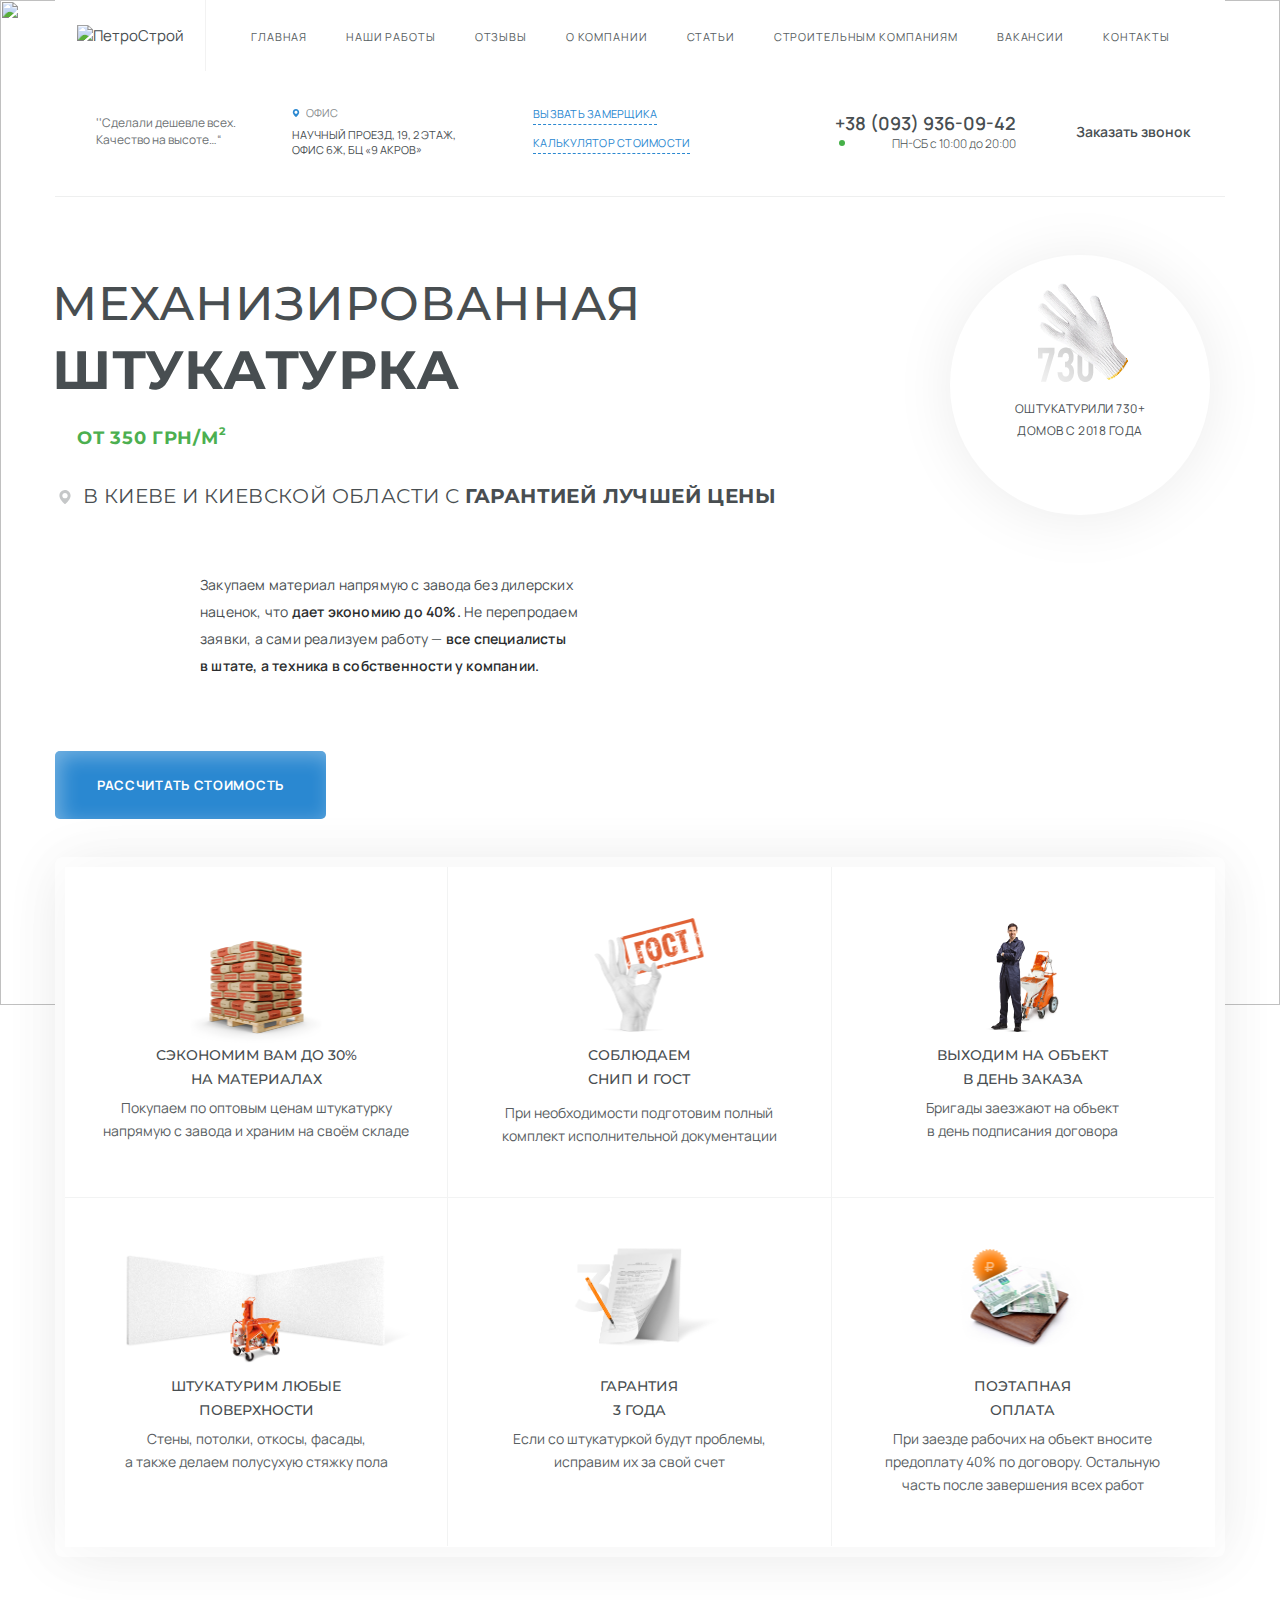
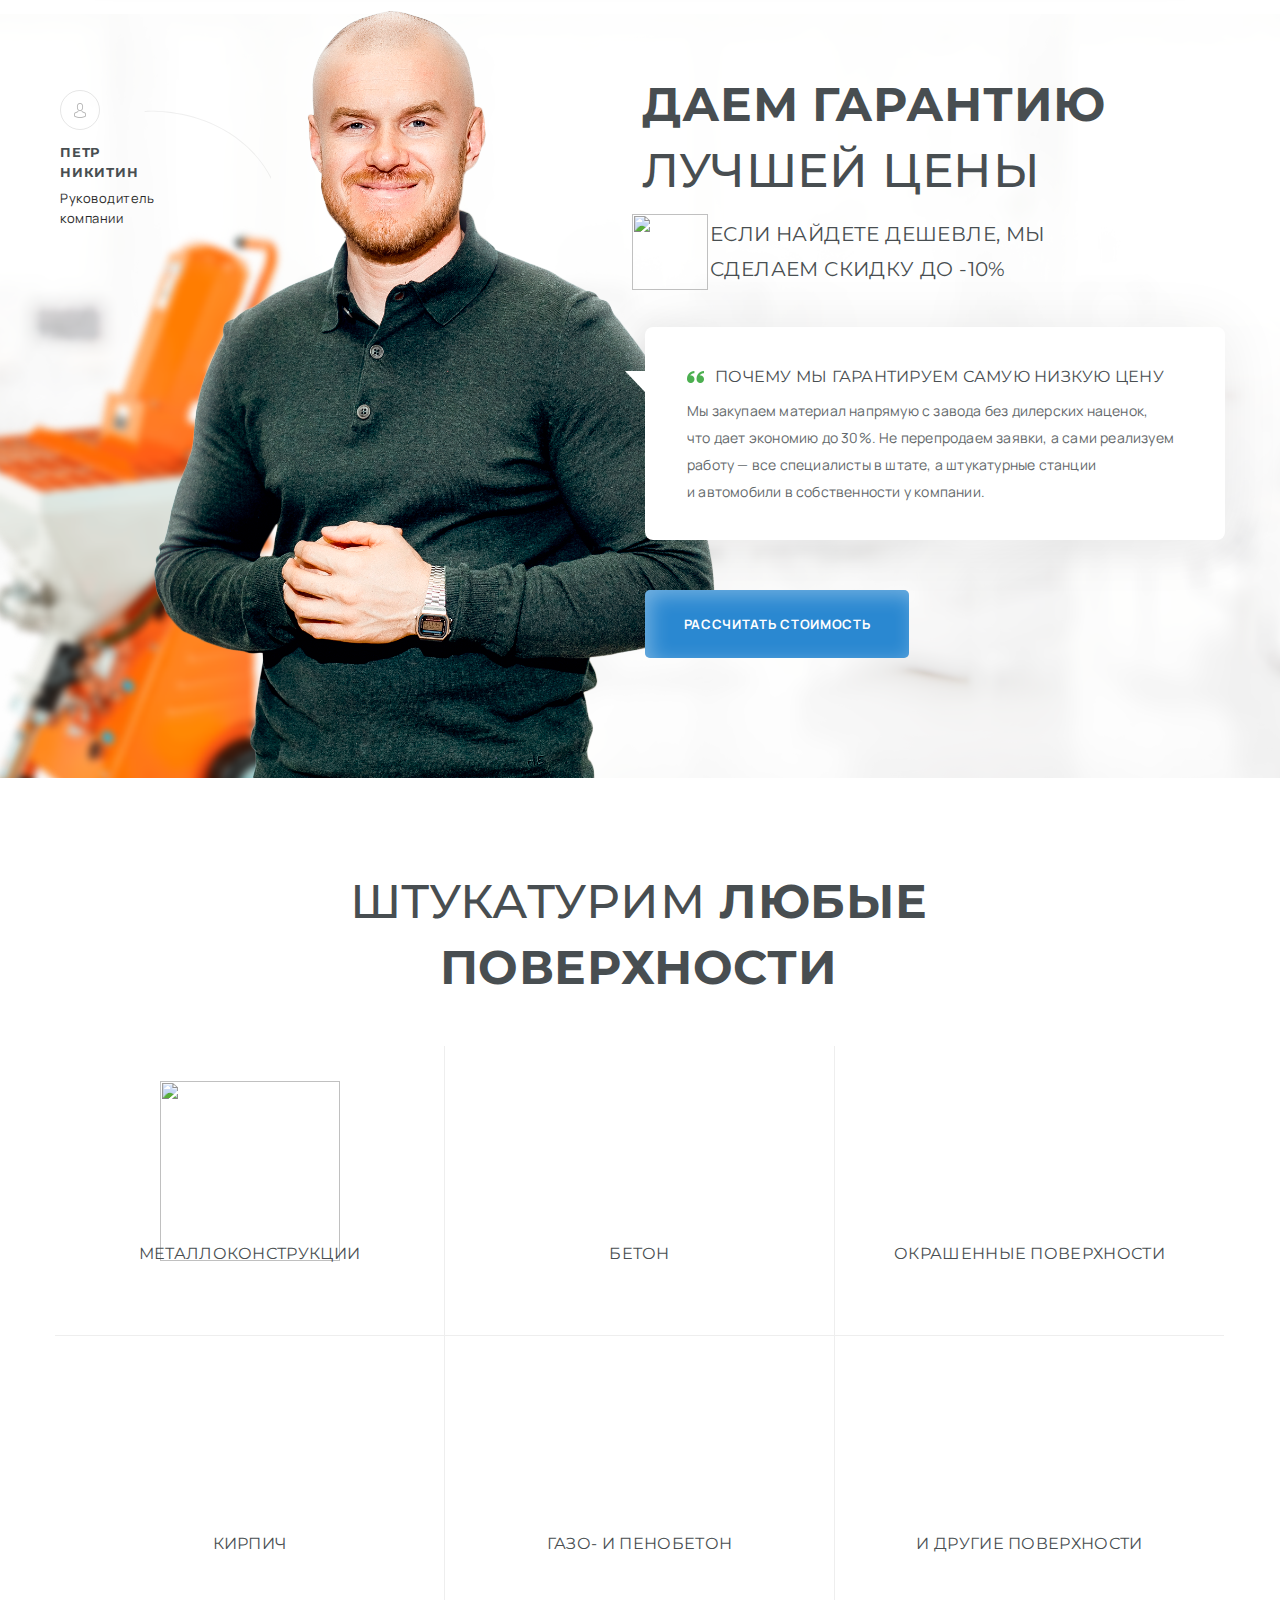
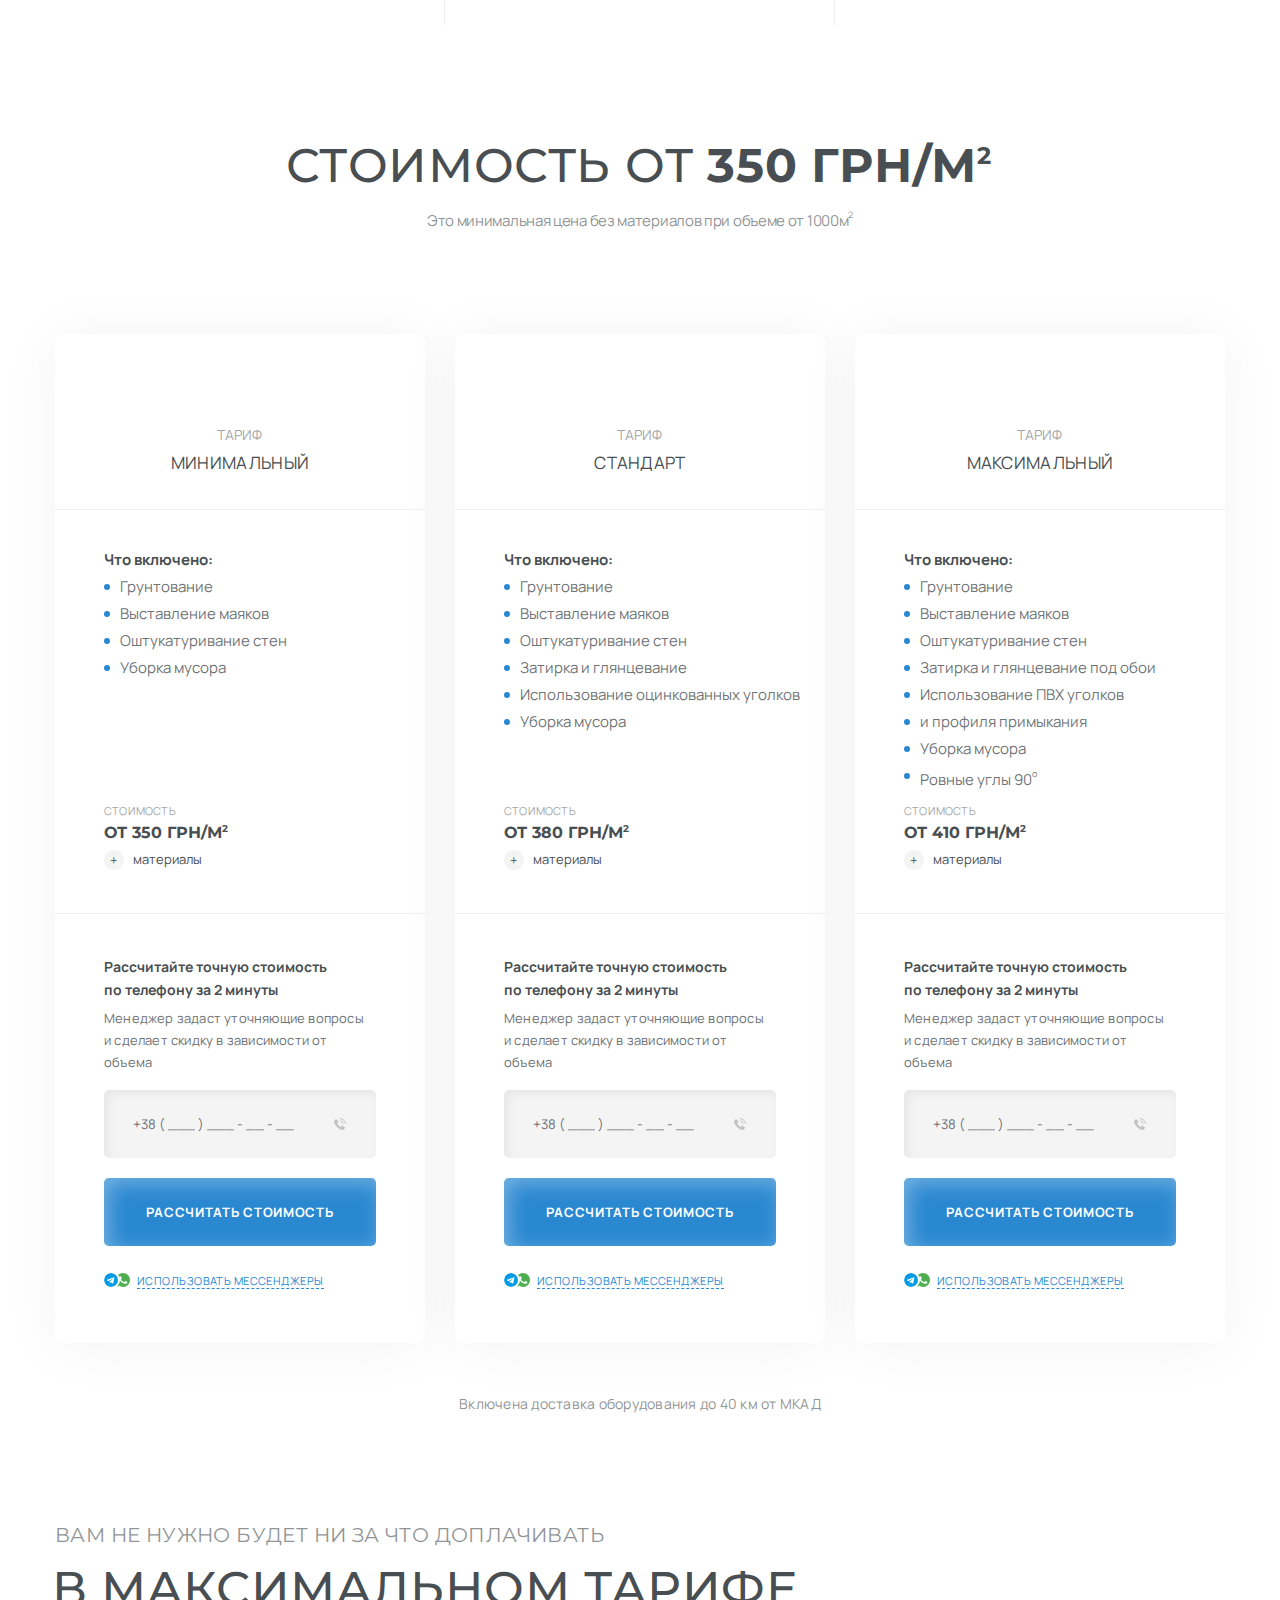
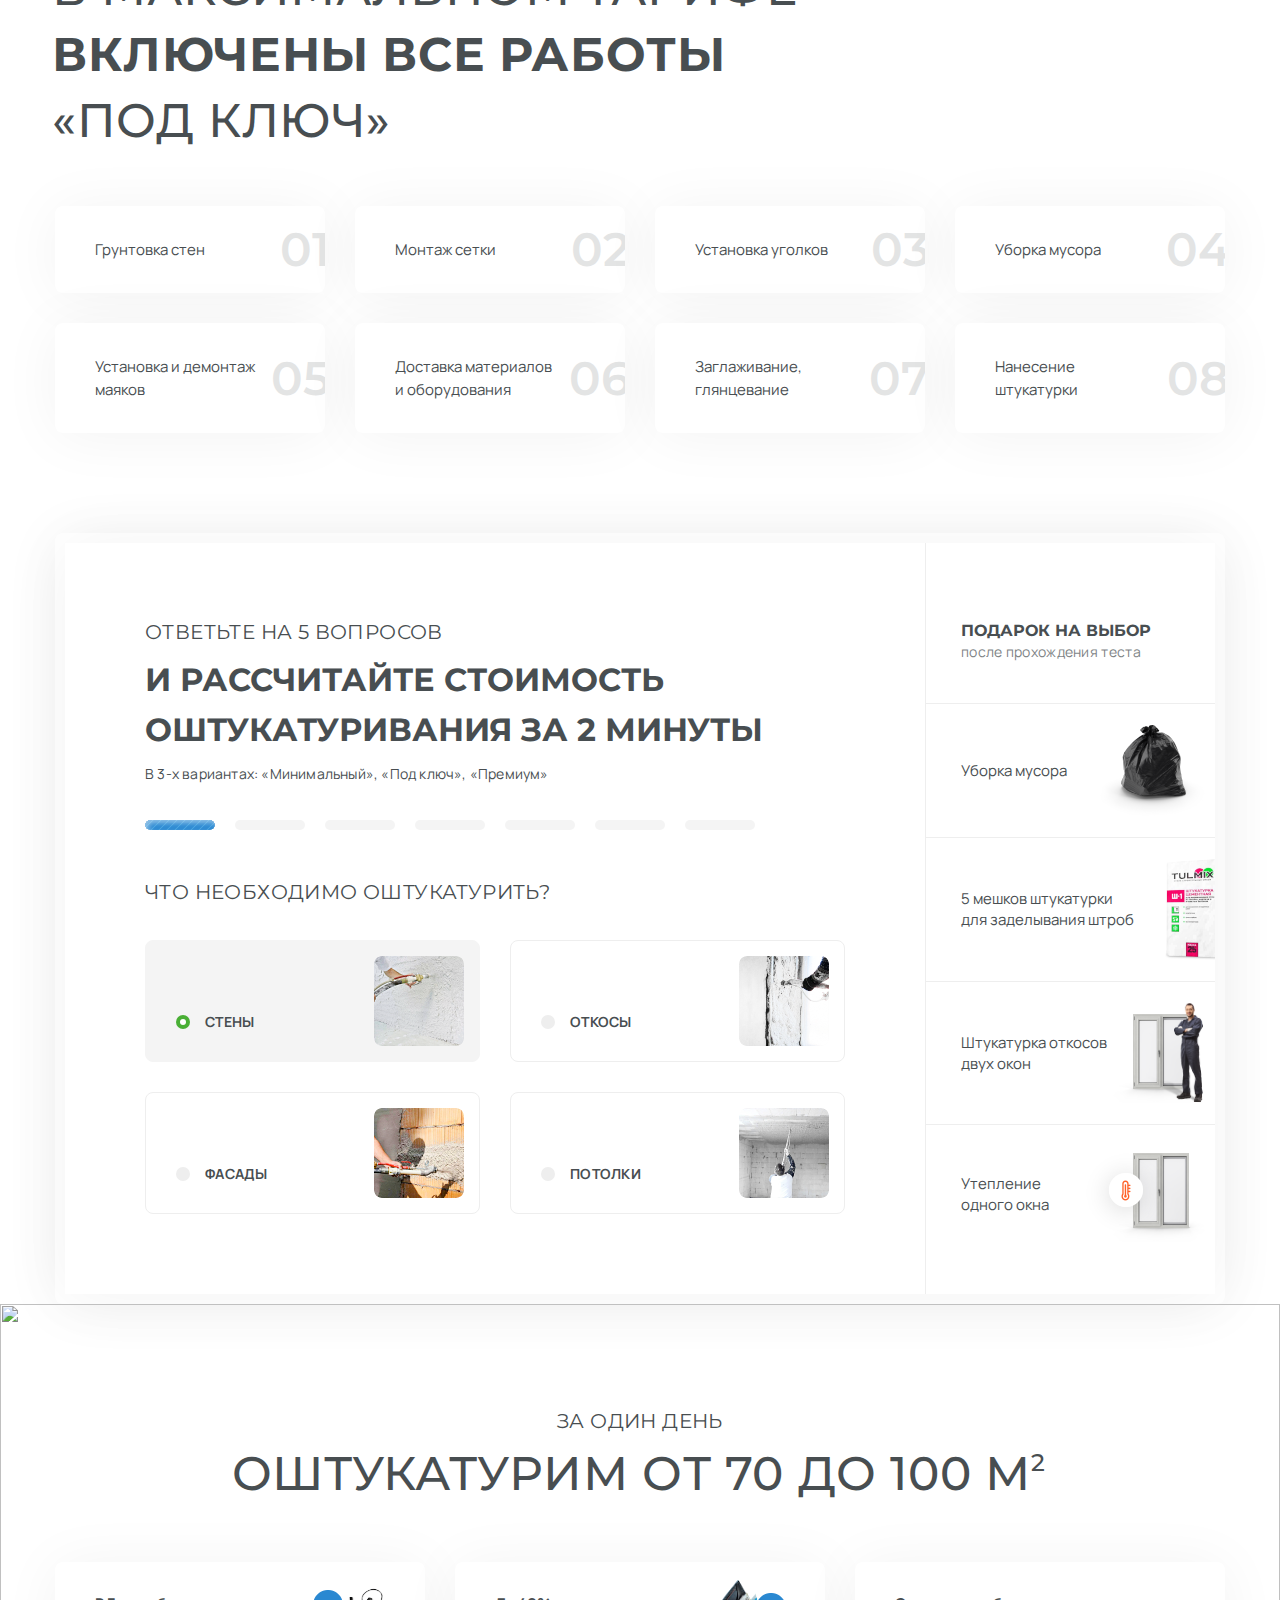
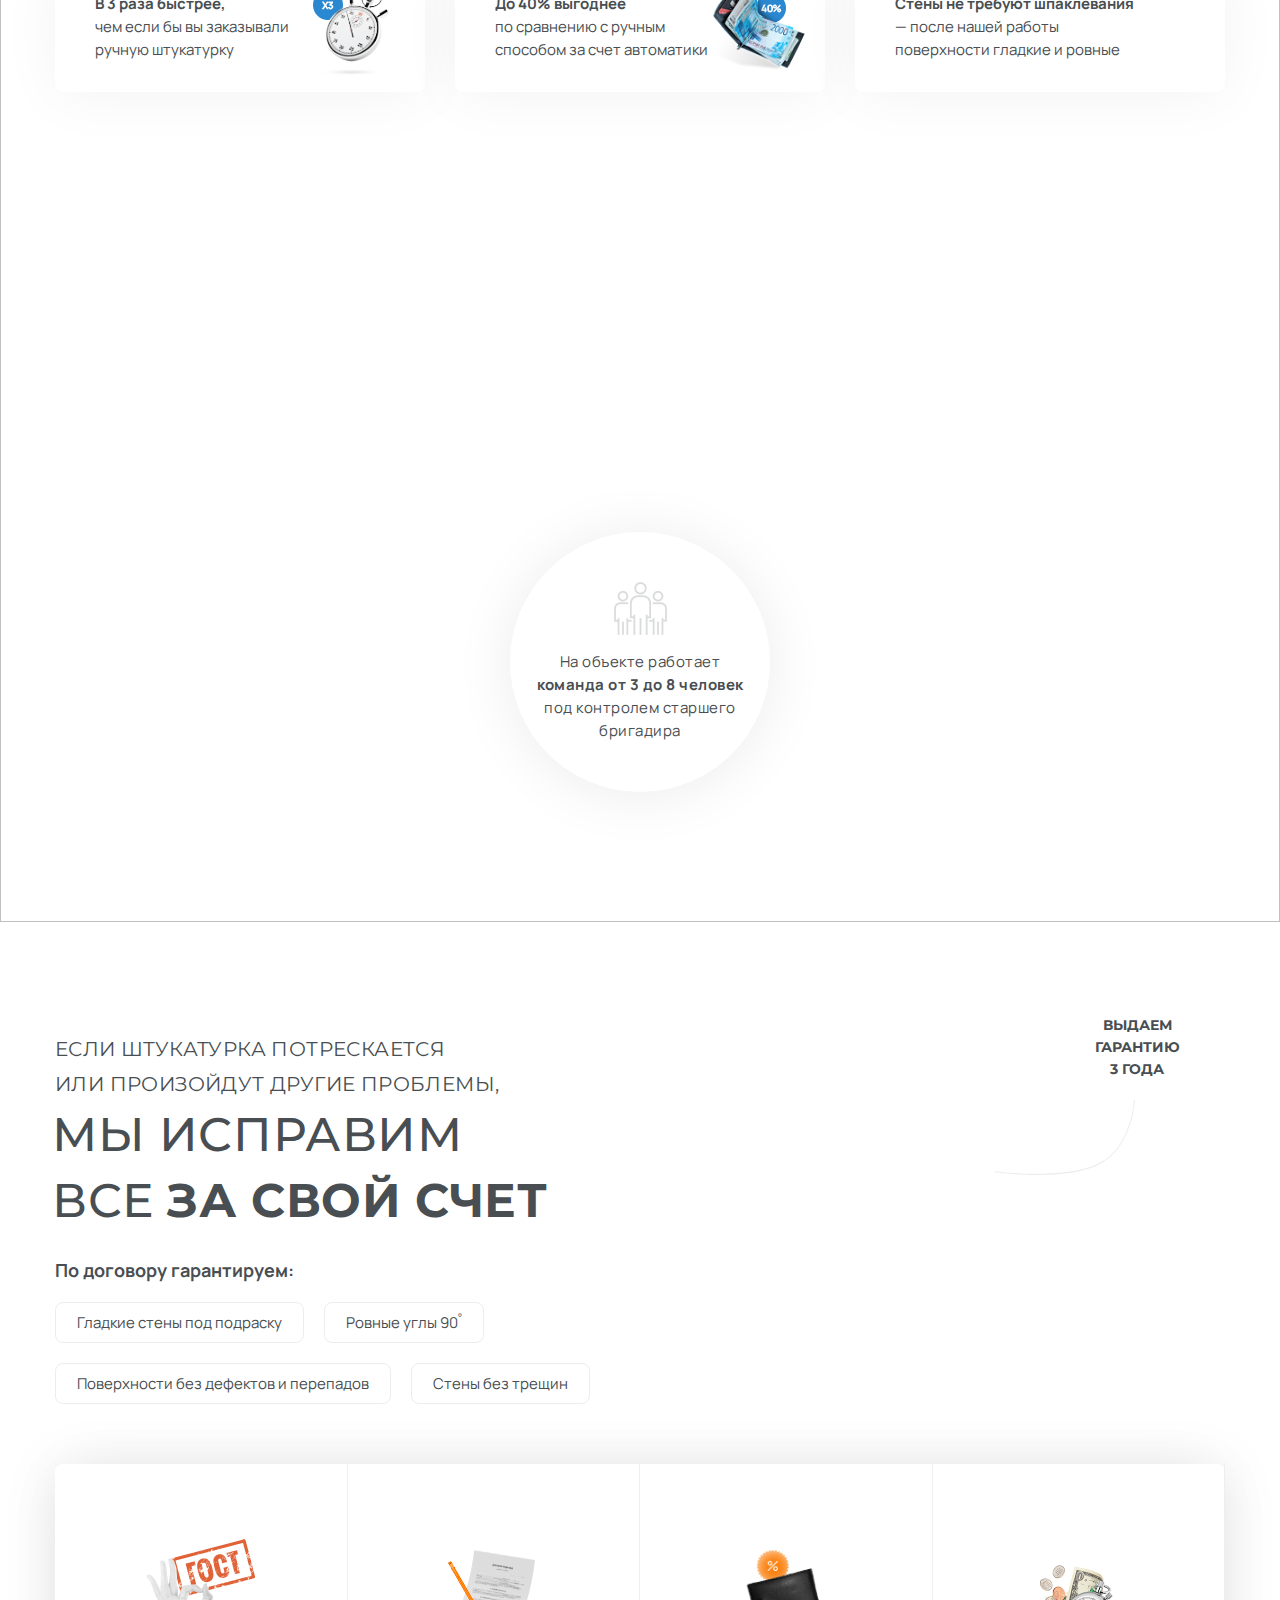
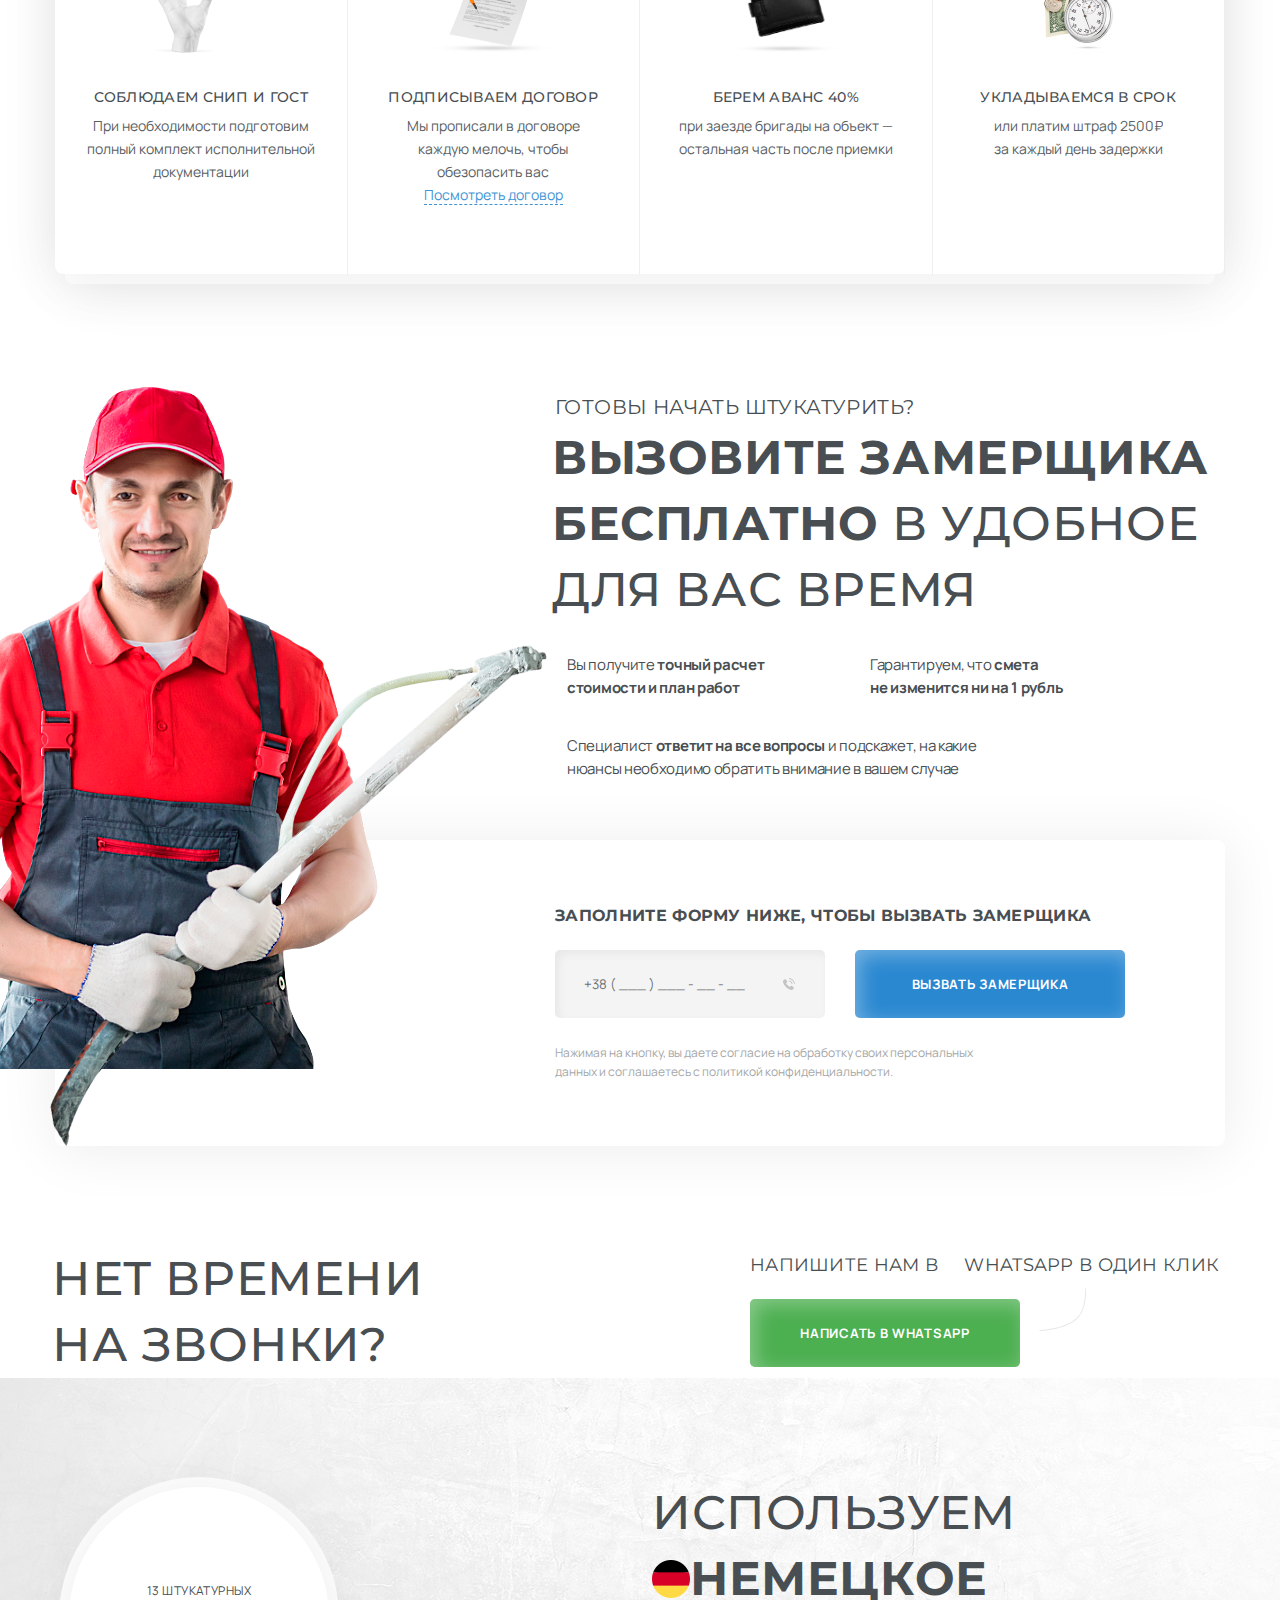
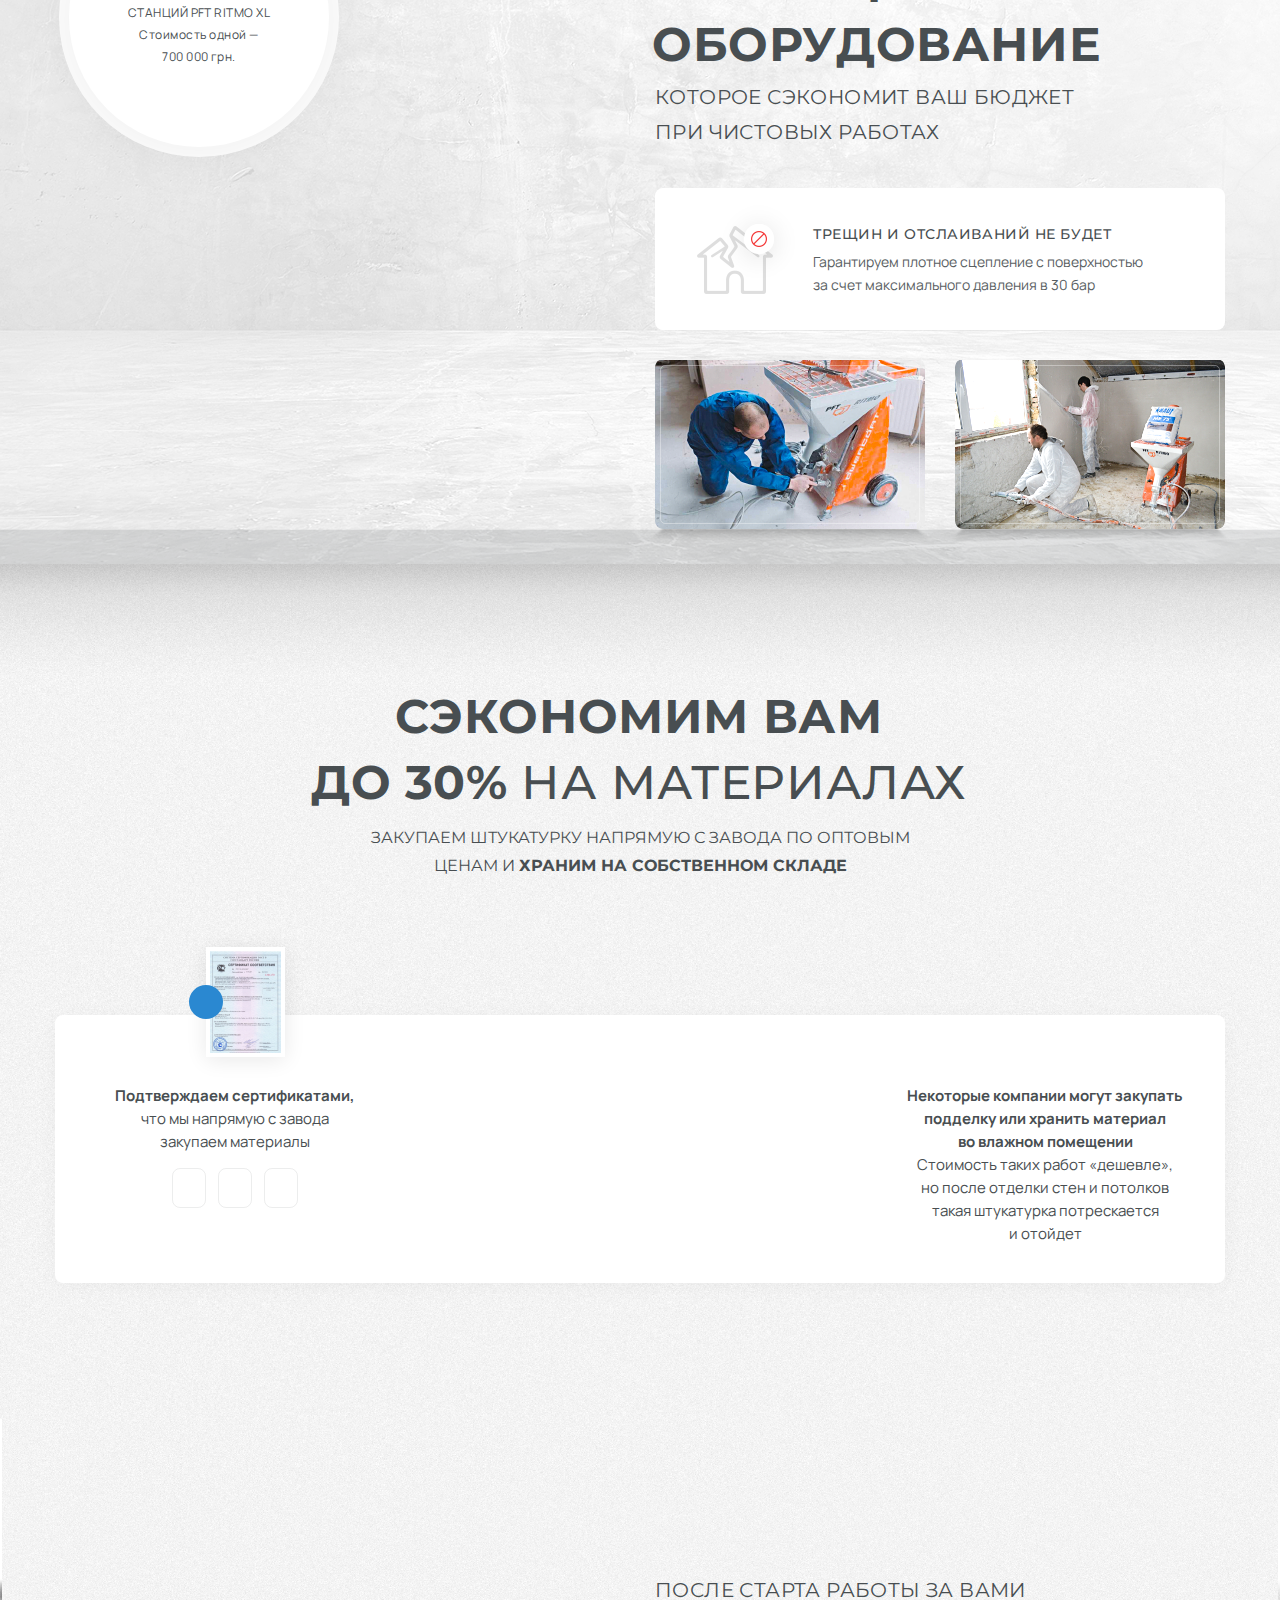
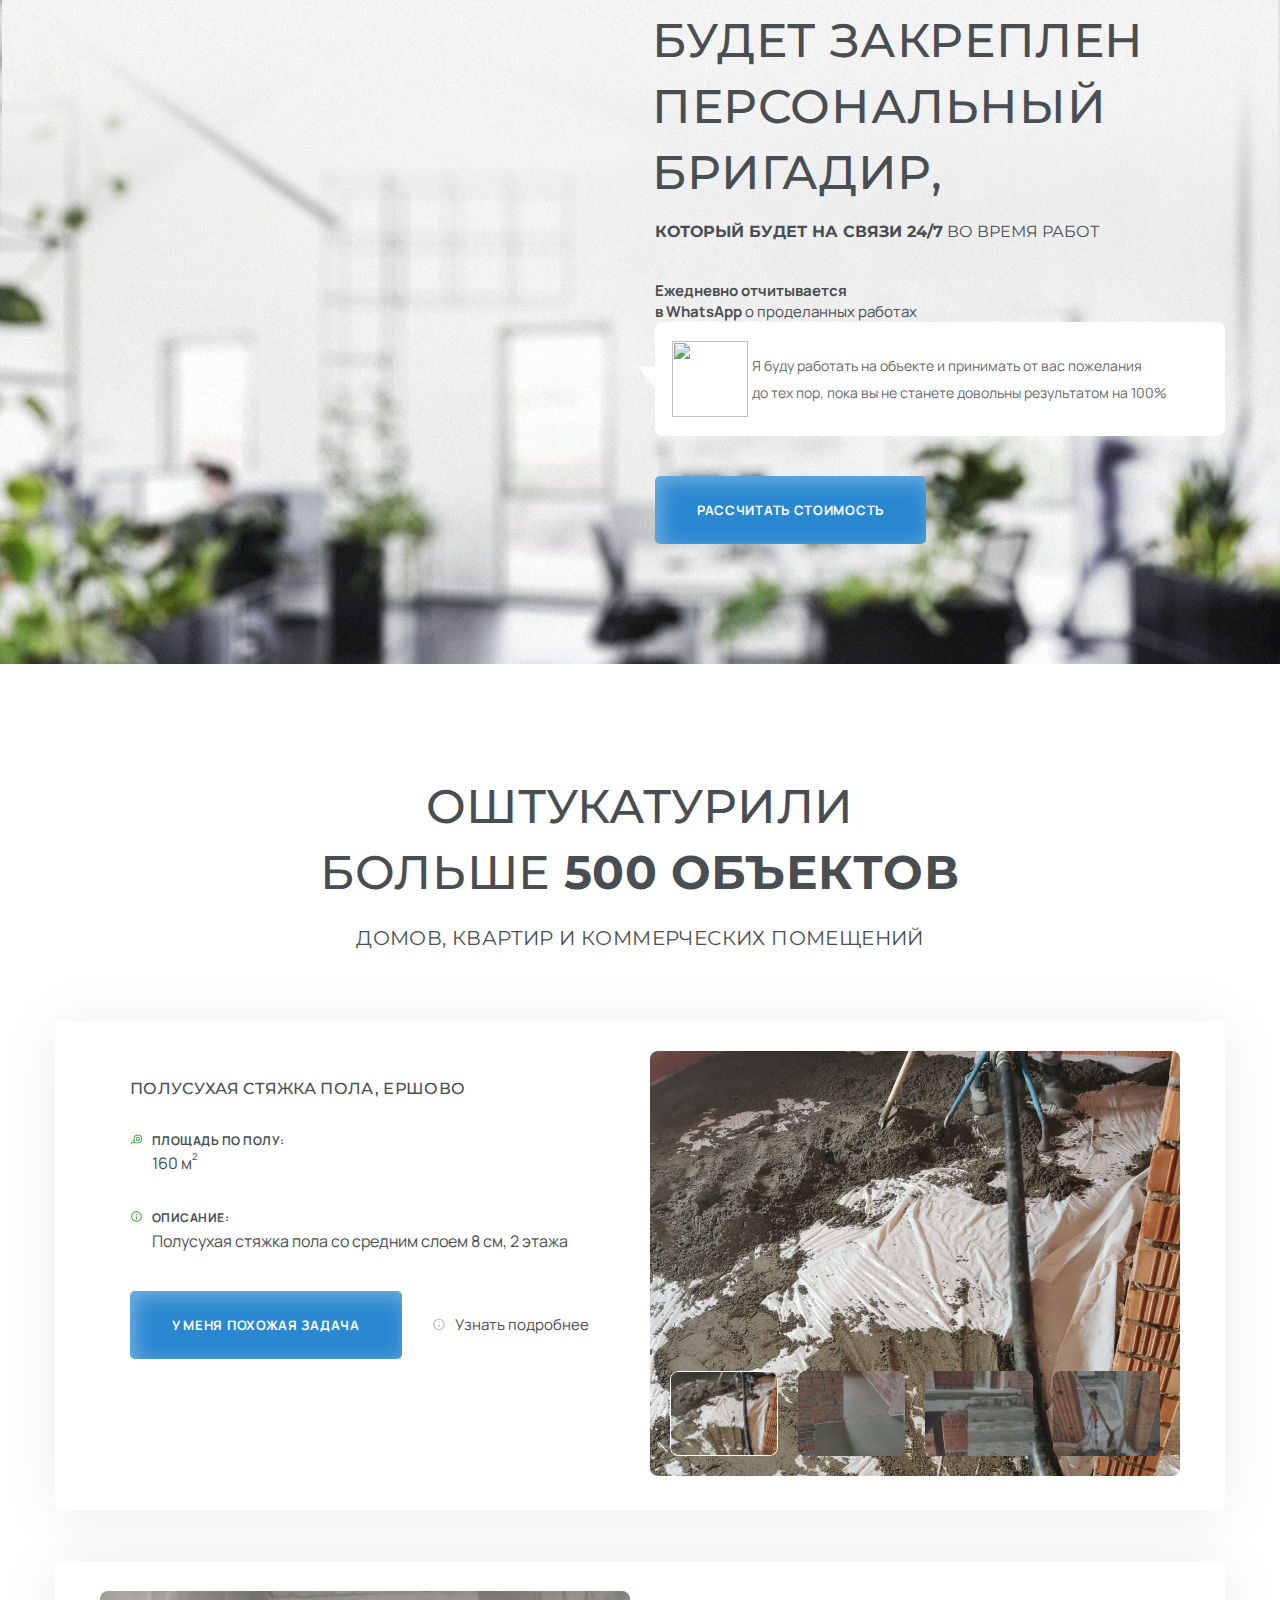
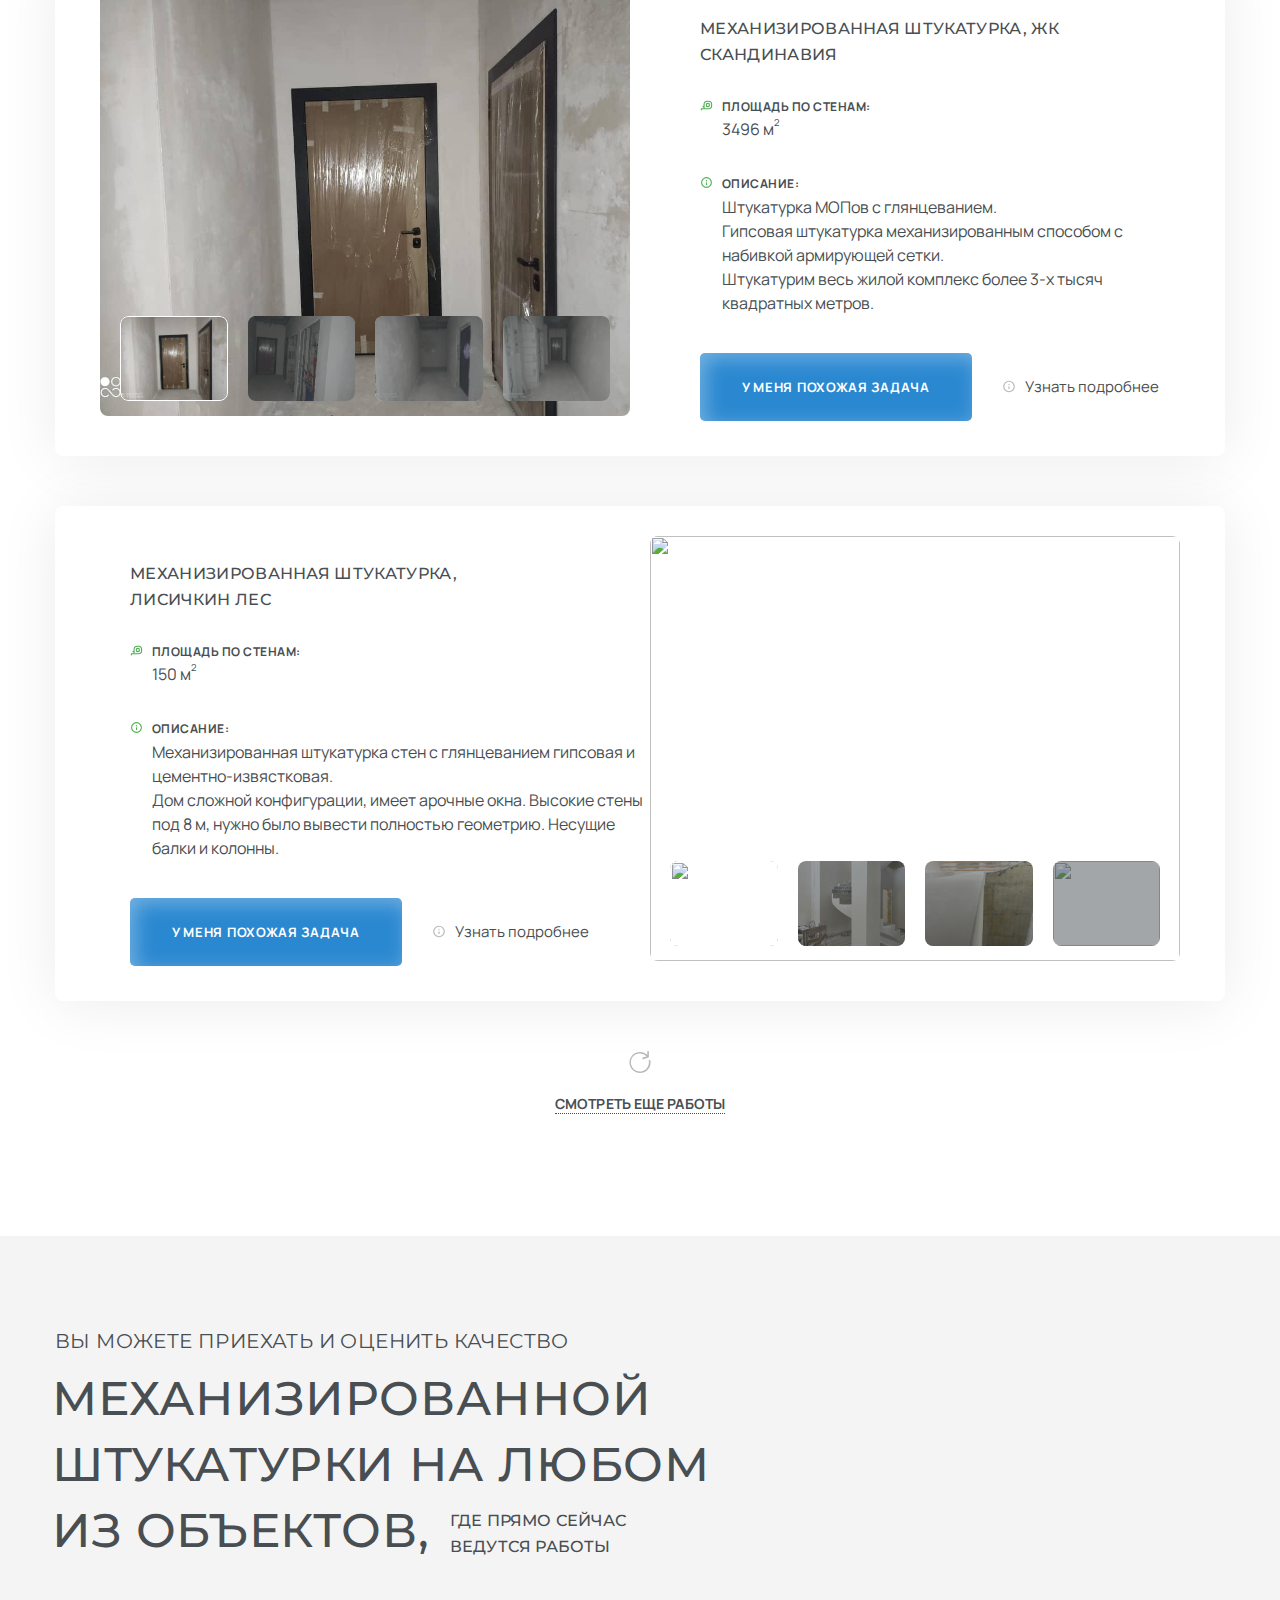
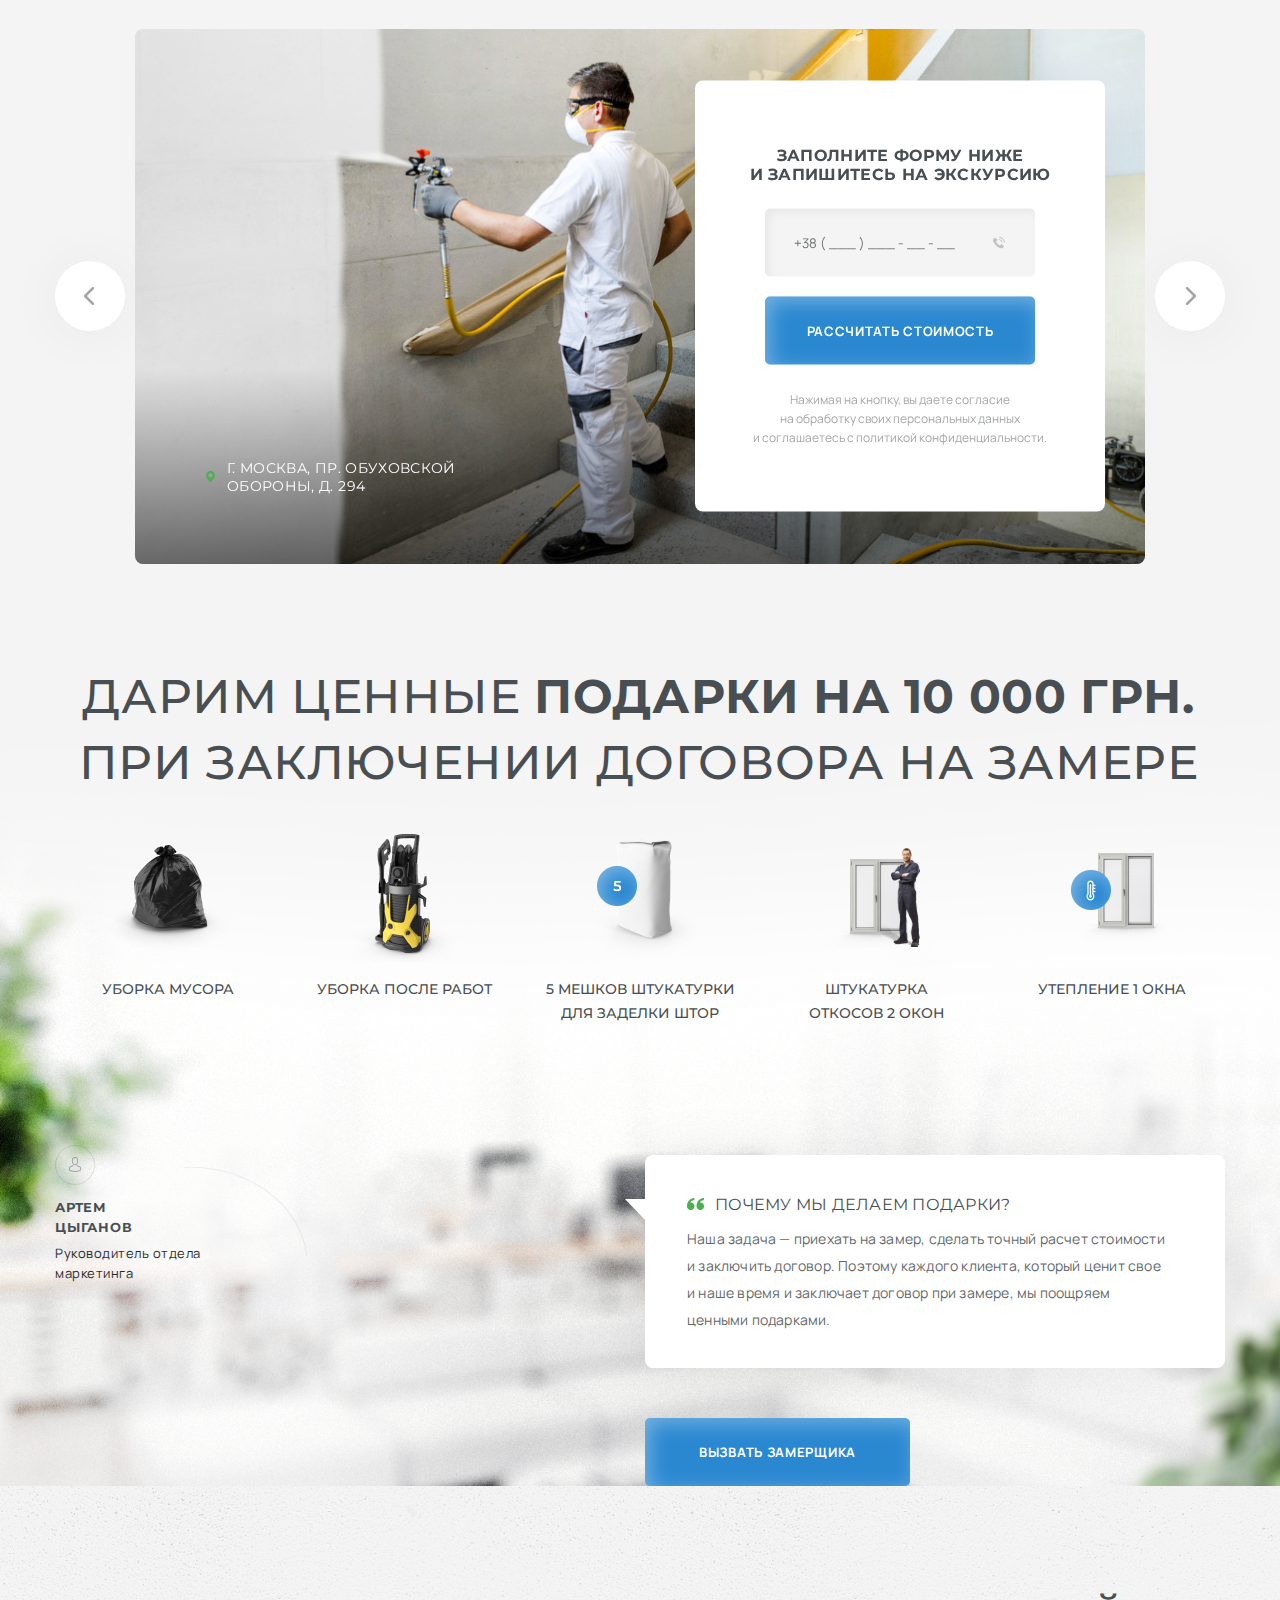
==== commit 98b5a00d: "index.html" ====
--- a/index.html
+++ b/index.html
@@ -1298,7 +1298,7 @@
 				<svg version="1.1" xmlns="http://www.w3.org/2000/svg" xlink="http://www.w3.org/1999/xlink" x="0px" y="0px" viewBox="0 0 487.724 487.724" style="enable-background:new 0 0 487.724 487.724;" space="preserve">
 					<path d="M236.925,0.124c-96.9,3.4-177.4,79-186.7,175.5c-1.9,19.3-0.8,38,2.6,55.9l0,0c0,0,0.3,2.1,1.3,6.1 c3,13.4,7.5,26.4,13.1,38.6c19.5,46.2,64.6,123.5,165.8,207.6c6.2,5.2,15.3,5.2,21.6,0c101.2-84,146.3-161.3,165.9-207.7 c5.7-12.2,10.1-25.1,13.1-38.6c0.9-3.9,1.3-6.1,1.3-6.1l0,0c2.3-12,3.5-24.3,3.5-36.9C438.425,84.724,347.525-3.776,236.925,0.124 z M243.825,291.324c-52.2,0-94.5-42.3-94.5-94.5s42.3-94.5,94.5-94.5s94.5,42.3,94.5,94.5S296.025,291.324,243.825,291.324z"/>
 				</svg>
-				<p>в Киеве и Киевской области  <br class="hidden-br"> <strong>c гарантией лучшей цены </strong></p>
+				<p>в Киеве и Киевской области  <br class="hidden-br">с <strong> гарантией лучшей цены </strong></p>
 			</div>
 			<div class="intro__materials b-materials row" itemprop="description">
 				<div class="b-materials__img"><img src="images/materials-img.png" alt></div>
@@ -1794,10 +1794,7 @@
 		</div>
 		<div class="allinc__img"><img src="images/worker.png" alt></div>
 	</div>
-</div>
-
-</-- calc --/>
-<div class="calc" id="calc">
+</div><div class="calc" id="calc">
 	<div class="case">
 		<div class="calc__block b row">
 			<div class="calc__inner">
@@ -1806,13 +1803,7 @@
 				<div class="calc__desc">В 3-х вариантах: «Минимальный», «Под ключ», «Премиум»</div>
 				<div class="calc__wrap">
 					<div class="calc__status status"></div>
-					<div role="form1" class="wpcf7" id="wpcf7-f595-o4" lang="ru-RU" dir="ltr">
-            <div class="calculator-button">
-              <img src="images/calc.png" alt="">
-              <button class="feedback__btn fon btn --md --bg-blue">
-                Перейти к рассчету стоисости
-              </button>
-            </div>
+					<div role="form" class="wpcf7" id="wpcf7-f595-o4" lang="ru-RU" dir="ltr">
 <div class="screen-reader-response"><p role="status" aria-live="polite" aria-atomic="true"></p> <ul></ul></div>
 <form action="/#wpcf7-f595-o4" method="post" class="wpcf7-form init" novalidate="novalidate" data-status="init">
 <div style="display: none;">
@@ -2204,13 +2195,7 @@
 			</div>
 		</div>
 					</div>
-</div>
-
-</-- calc --/>
-
-</----/>
-
-<div class="oneday bg-wrap">
+</div><div class="oneday bg-wrap">
 	<div class="case">
 		<div class="oneday__subtitle h2">ЗА ОДИН ДЕНЬ</div>
 		<div class="oneday__title h1"><p>оштукатурим от 70 до 100 м<sup>2</sup></p>
@@ -5295,4 +5280,4 @@
 </script>
 <script type="text/javascript" src="js/index.js" id="wpcf7-recaptcha-js"></script>
 	
-</main></div></body></html>+</main></div></body></html>
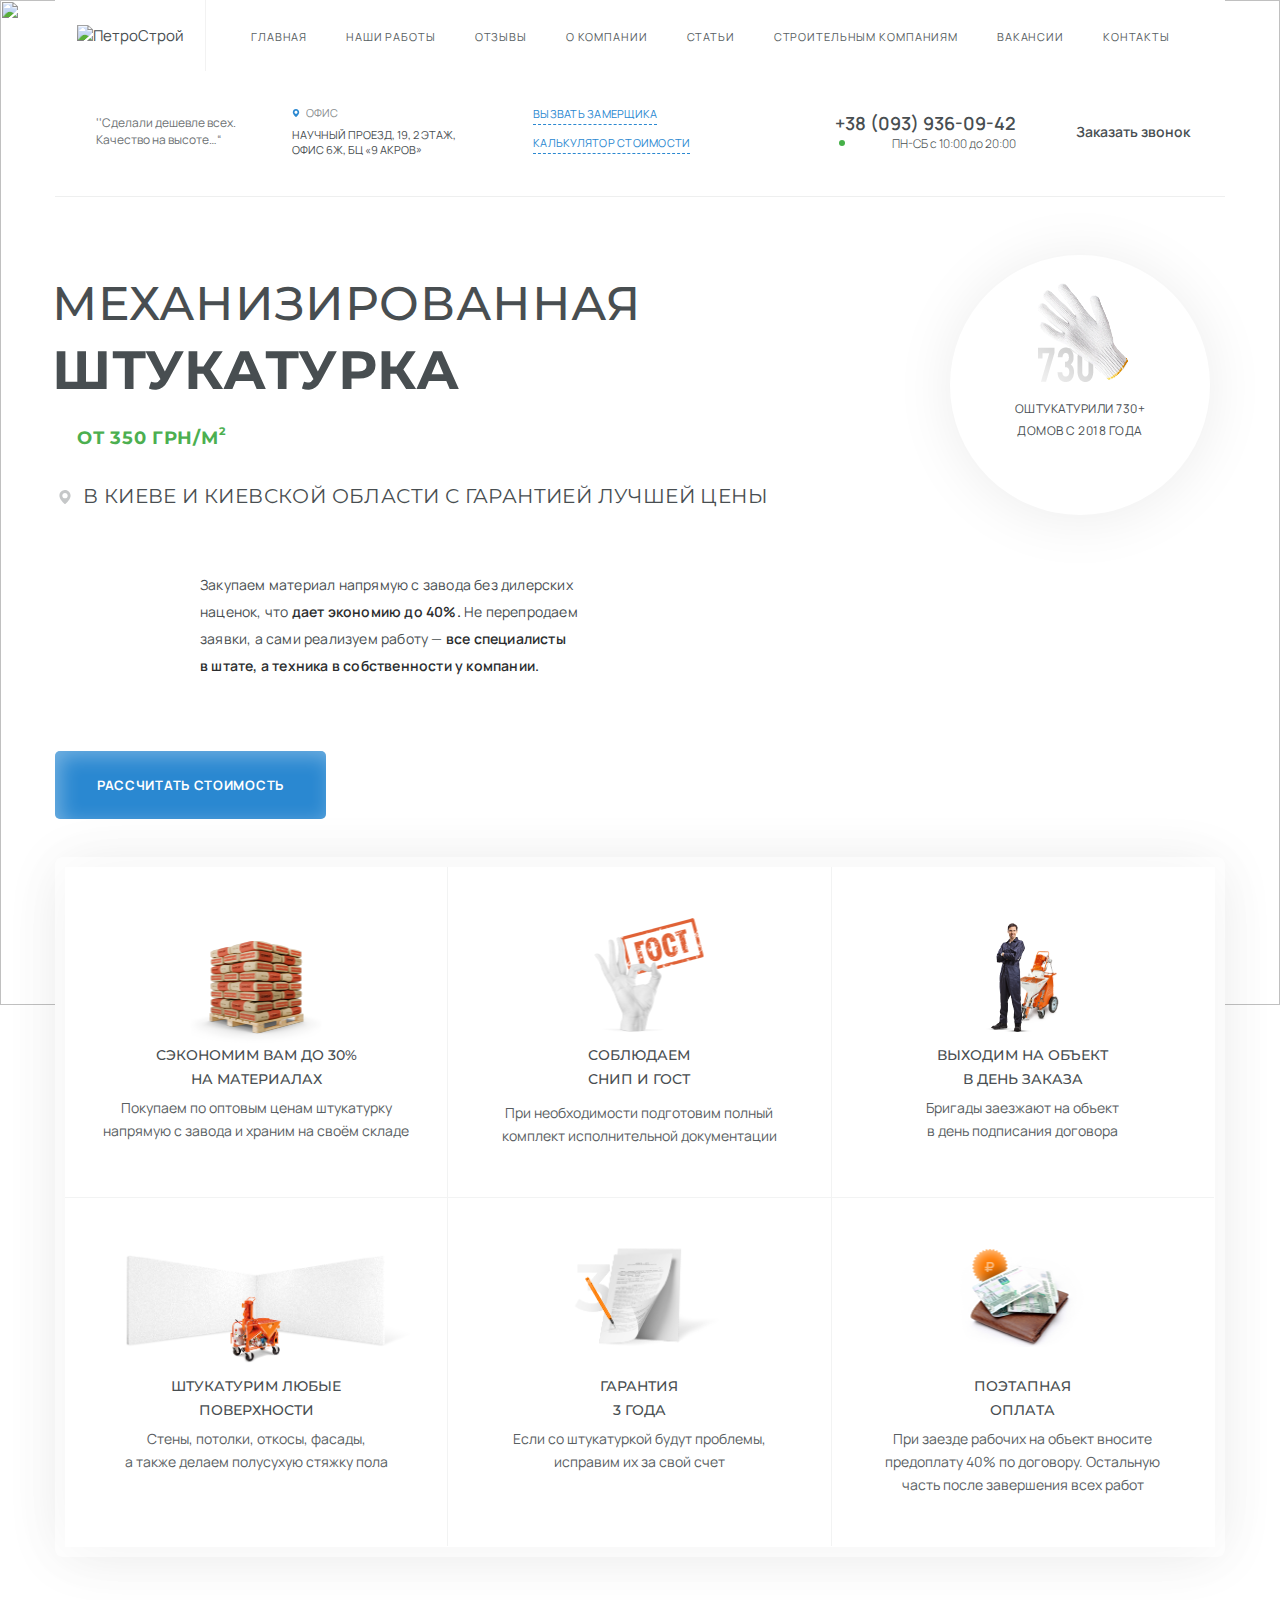
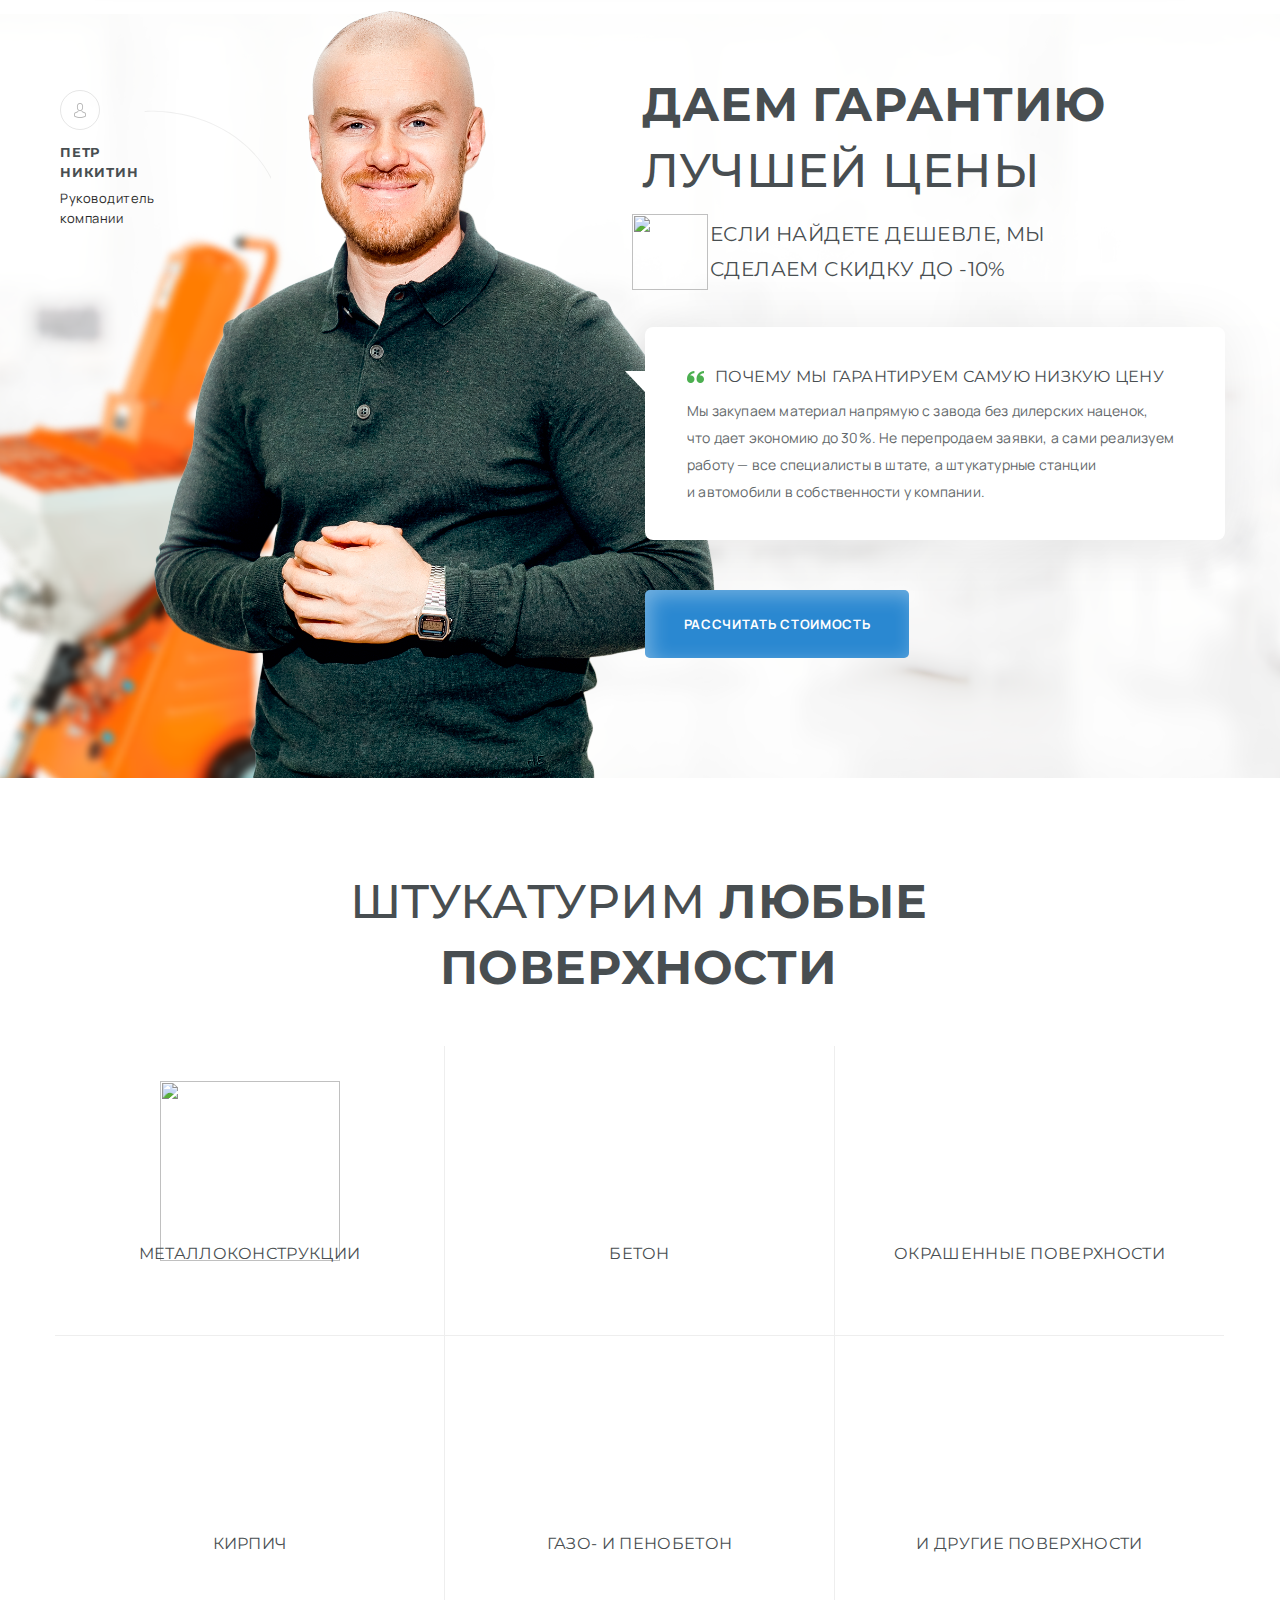
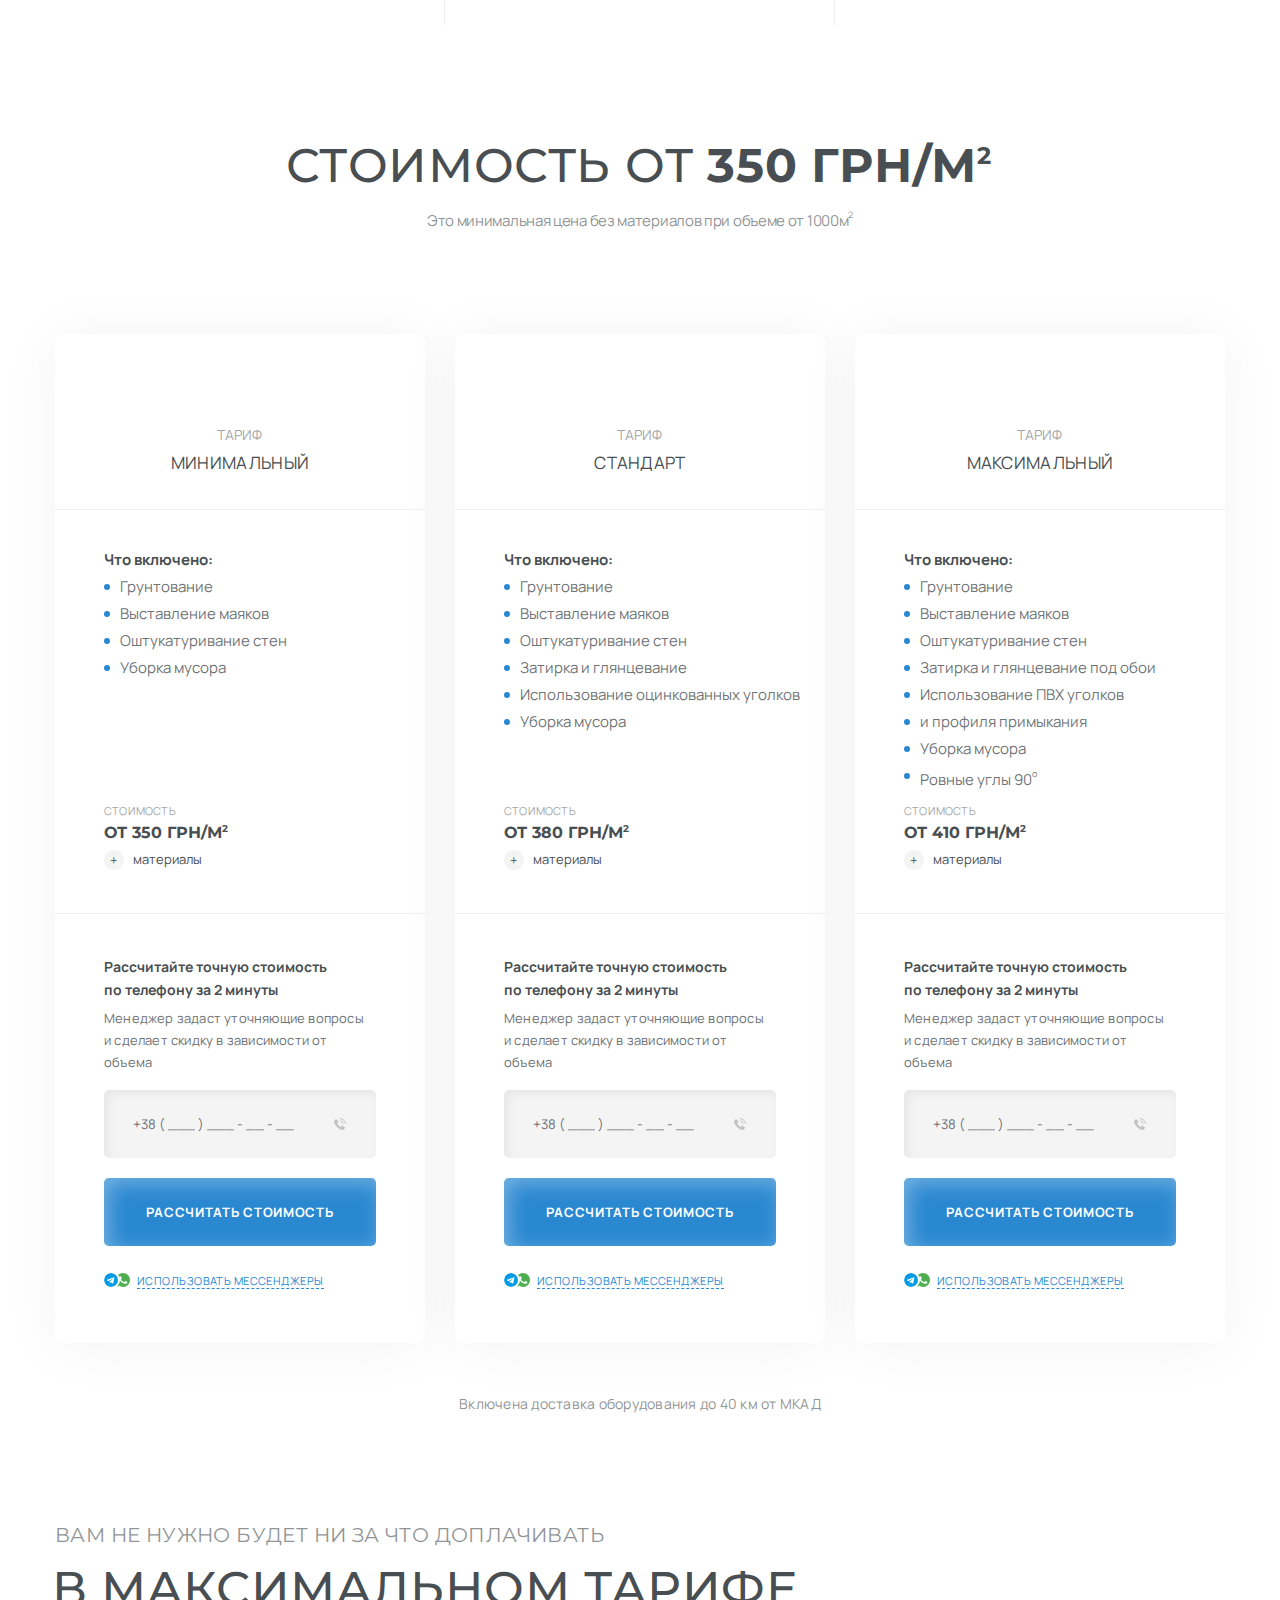
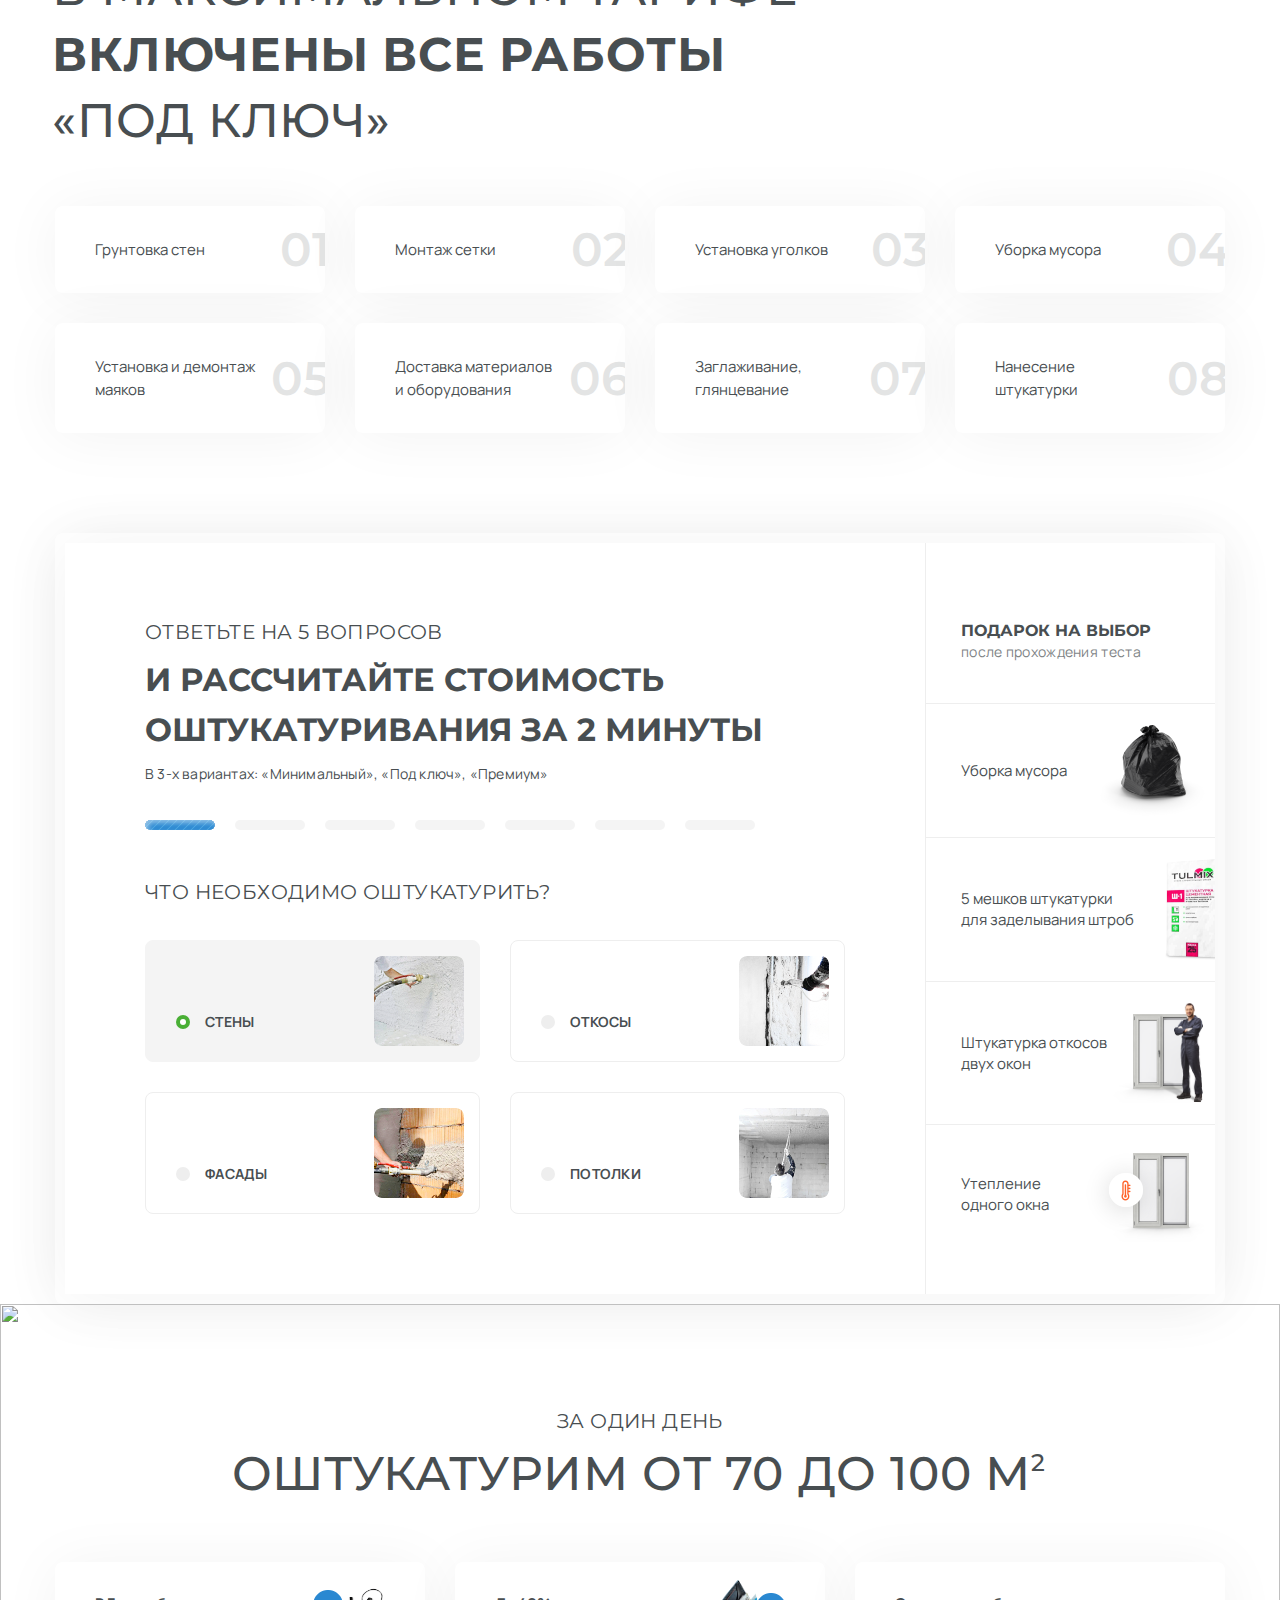
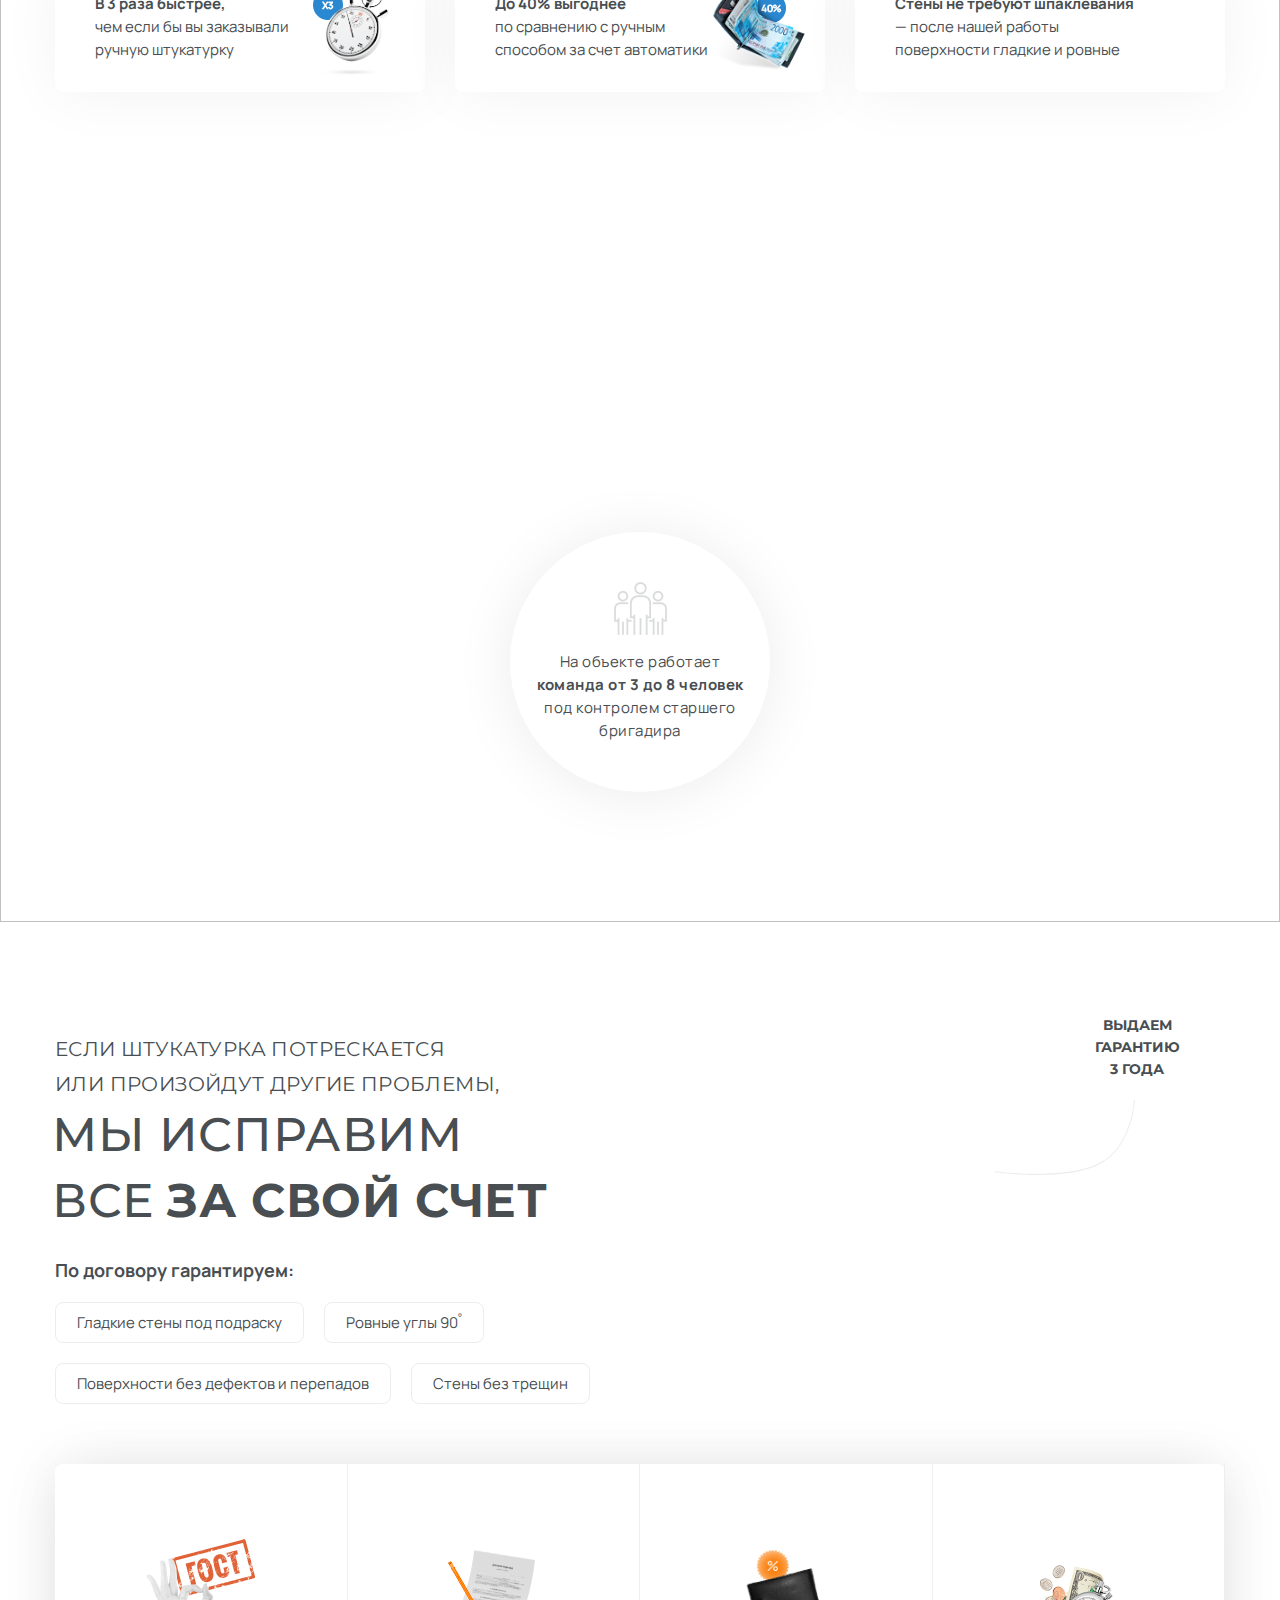
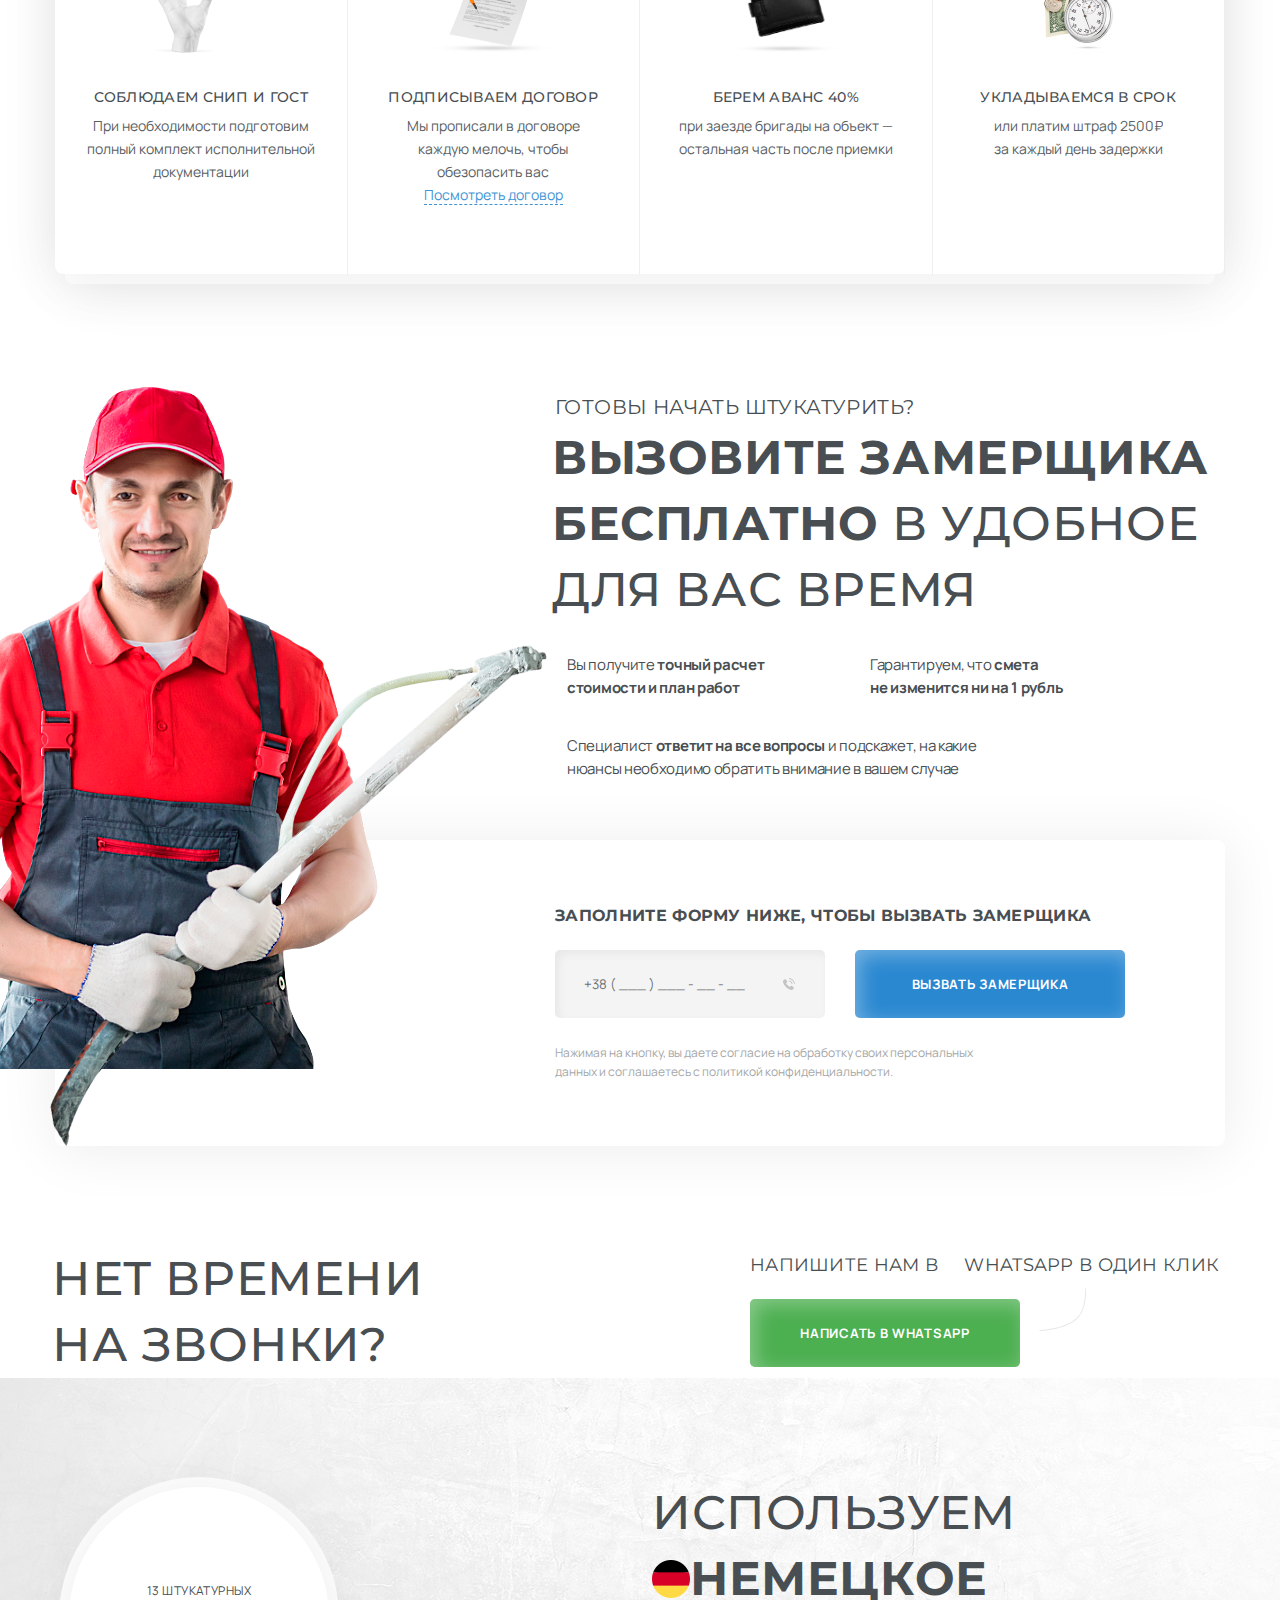
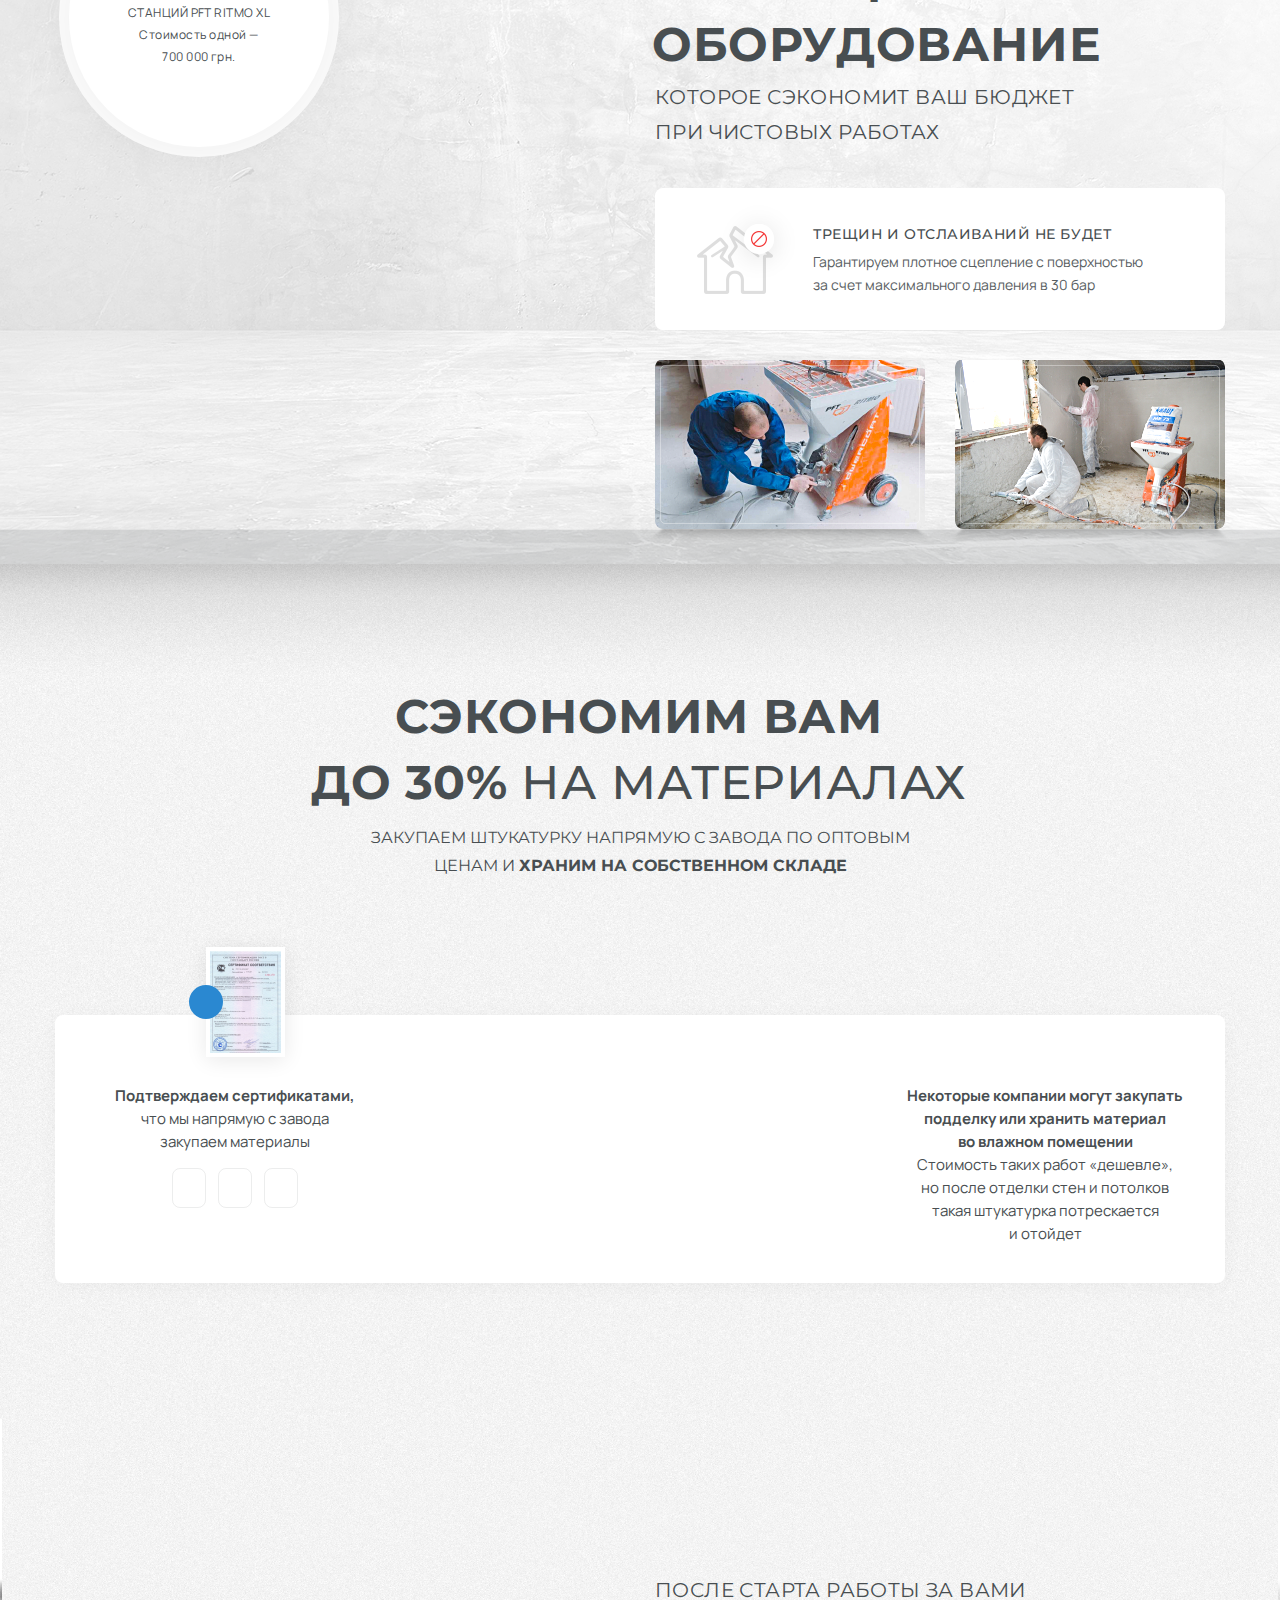
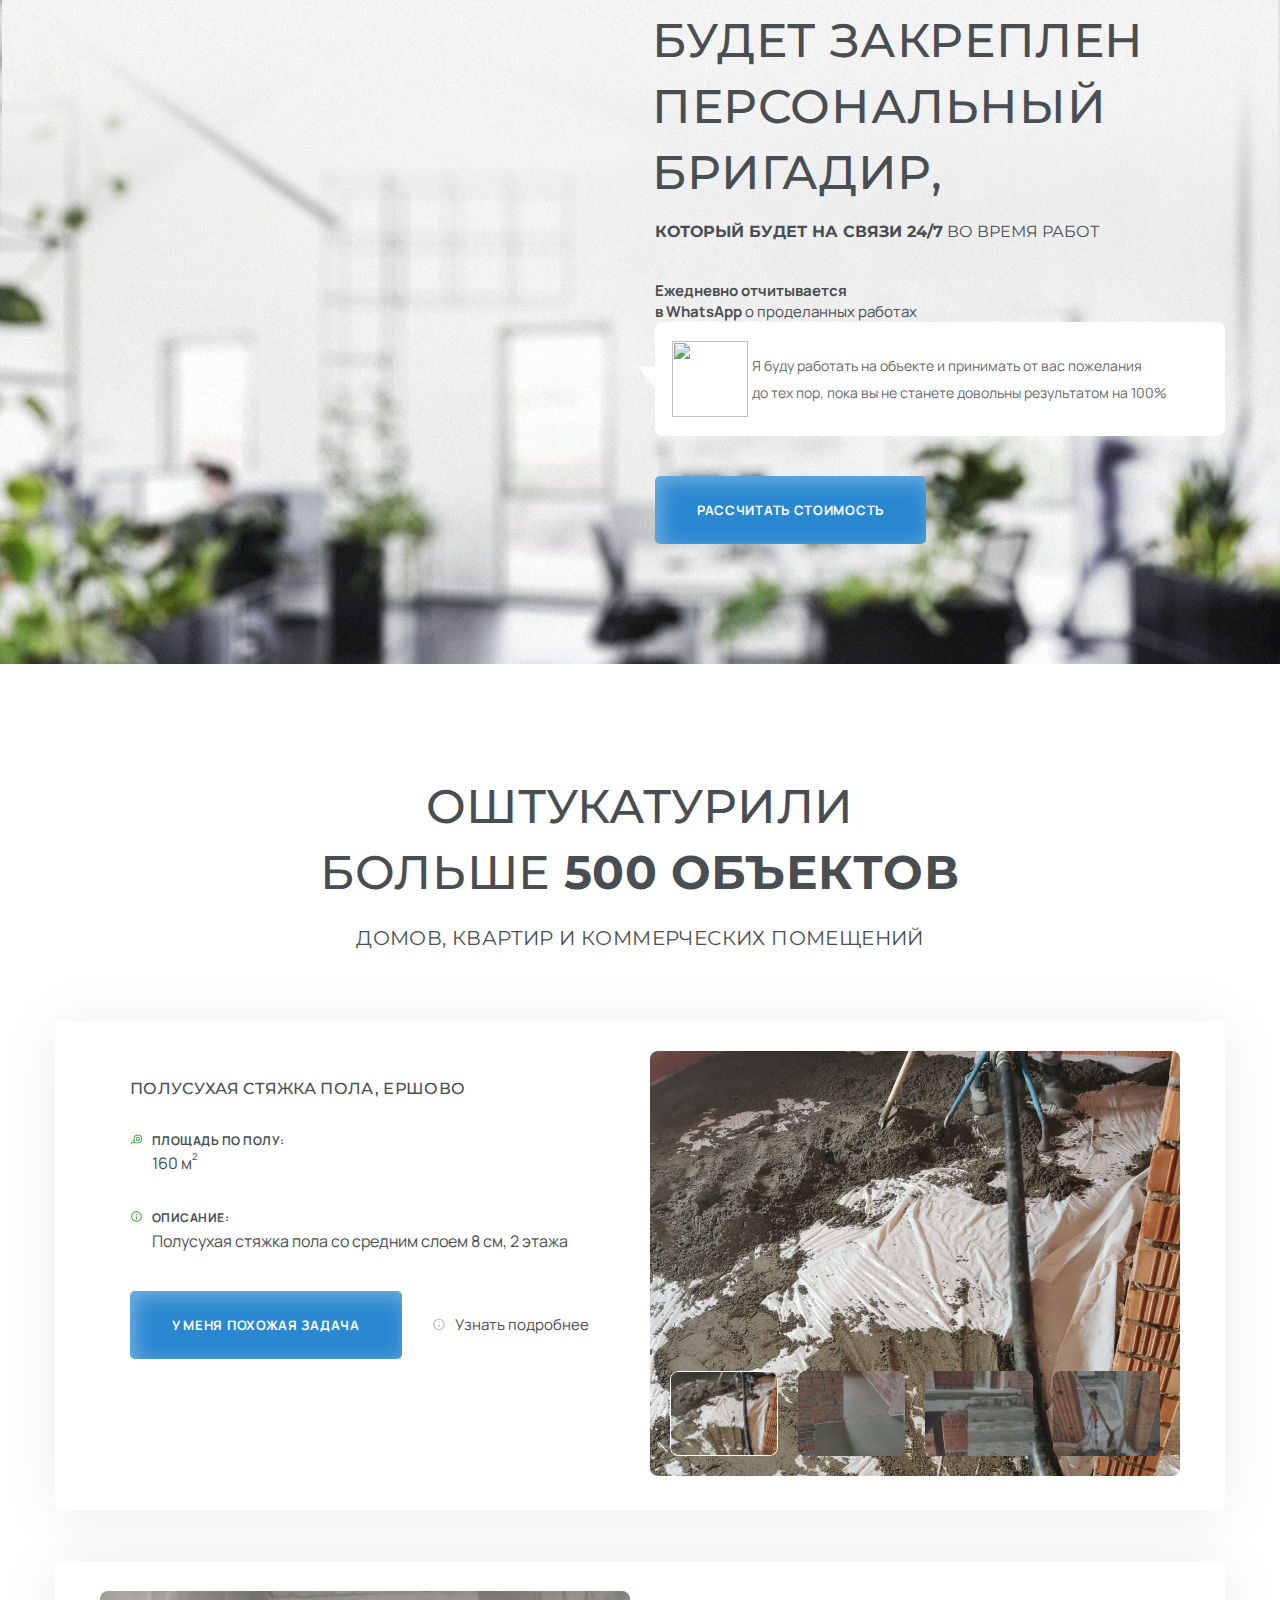
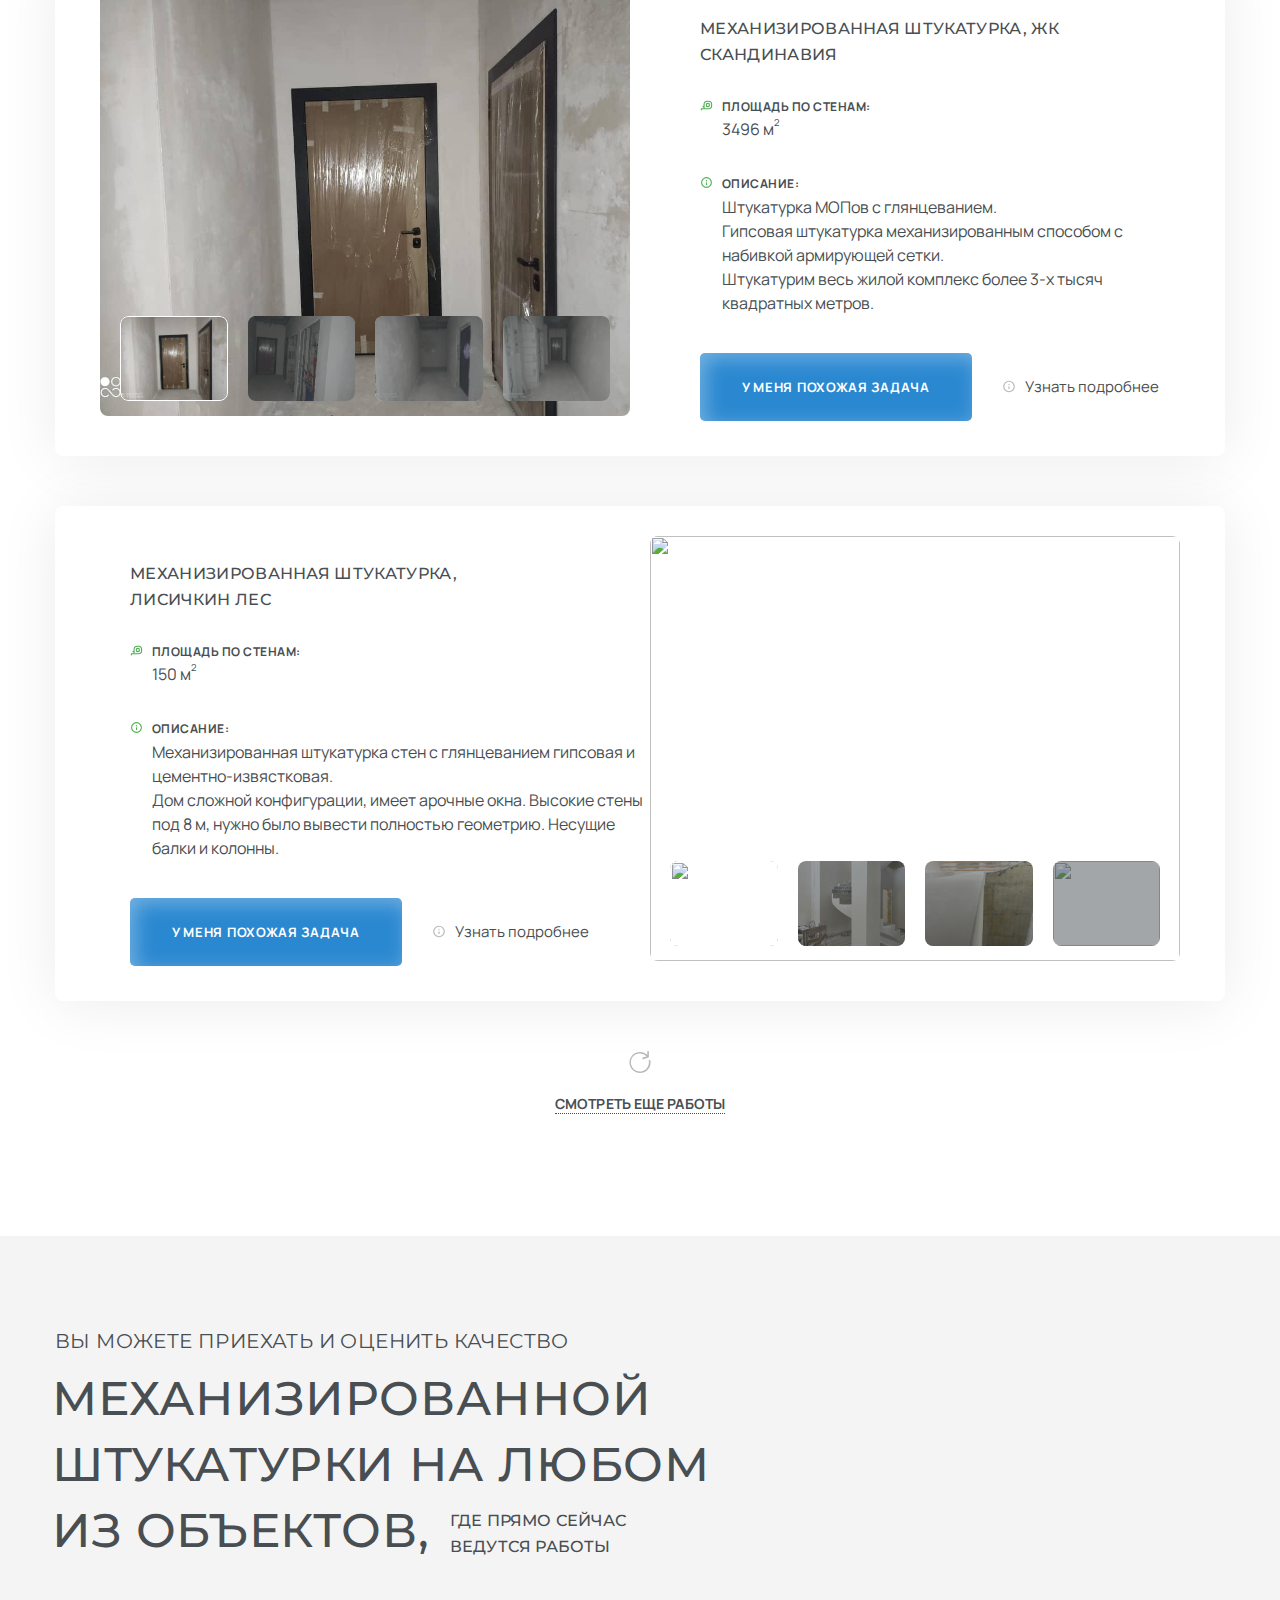
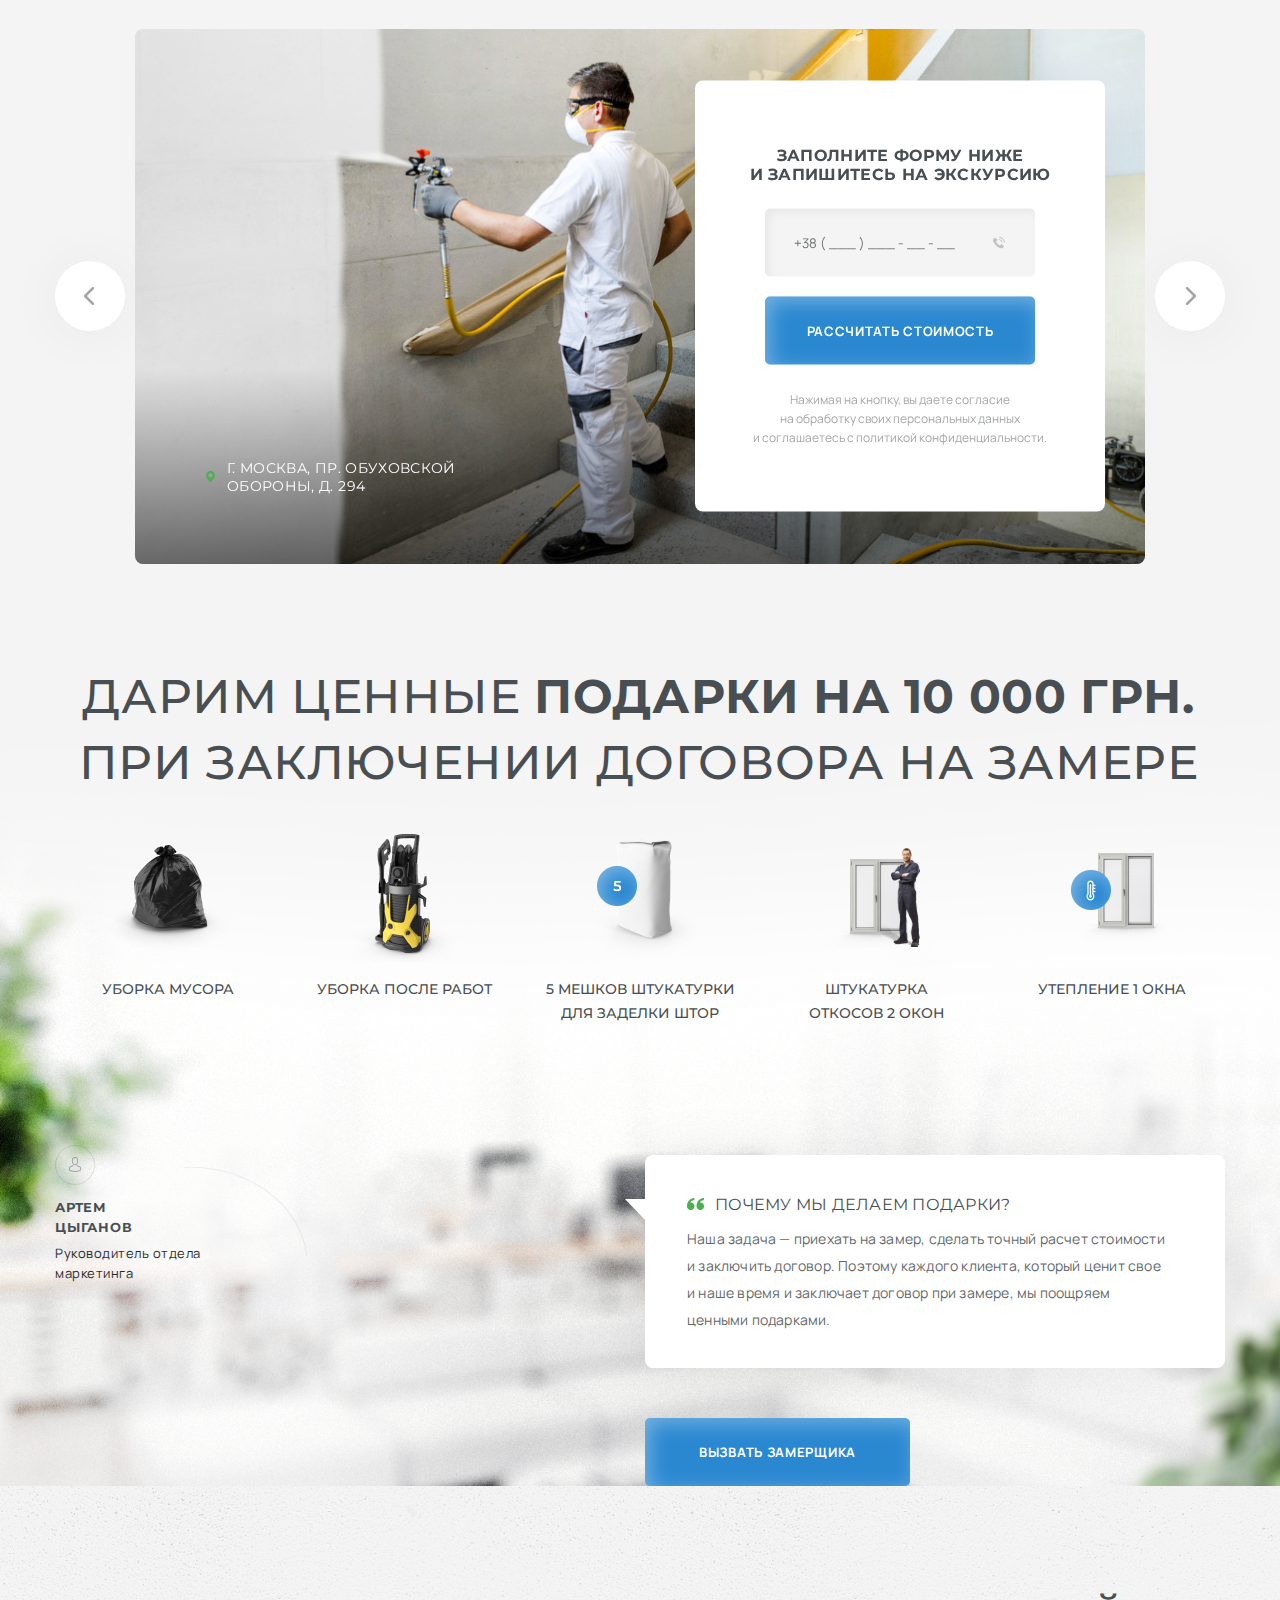
==== commit 7510092d: "index.html" ====
--- a/index.html
+++ b/index.html
@@ -1298,7 +1298,7 @@
 				<svg version="1.1" xmlns="http://www.w3.org/2000/svg" xlink="http://www.w3.org/1999/xlink" x="0px" y="0px" viewBox="0 0 487.724 487.724" style="enable-background:new 0 0 487.724 487.724;" space="preserve">
 					<path d="M236.925,0.124c-96.9,3.4-177.4,79-186.7,175.5c-1.9,19.3-0.8,38,2.6,55.9l0,0c0,0,0.3,2.1,1.3,6.1 c3,13.4,7.5,26.4,13.1,38.6c19.5,46.2,64.6,123.5,165.8,207.6c6.2,5.2,15.3,5.2,21.6,0c101.2-84,146.3-161.3,165.9-207.7 c5.7-12.2,10.1-25.1,13.1-38.6c0.9-3.9,1.3-6.1,1.3-6.1l0,0c2.3-12,3.5-24.3,3.5-36.9C438.425,84.724,347.525-3.776,236.925,0.124 z M243.825,291.324c-52.2,0-94.5-42.3-94.5-94.5s42.3-94.5,94.5-94.5s94.5,42.3,94.5,94.5S296.025,291.324,243.825,291.324z"/>
 				</svg>
-				<p>в Киеве и Киевской области  <br class="hidden-br">с <strong> гарантией лучшей цены </strong></p>
+				<p>в Киеве и Киевской области  <br class="hidden-br">с <strog> гарантией лучшей цены</p>
 			</div>
 			<div class="intro__materials b-materials row" itemprop="description">
 				<div class="b-materials__img"><img src="images/materials-img.png" alt></div>
@@ -4003,8 +4003,8 @@
 					<div class="examples__price">
 						<div class="examples__price-title">Стоимость</div>
 						<div class="examples__price-list row">
-							<div class="examples__price-item --old">79 500 РУБ.</div>
-							<div class="examples__price-item --current">74 700 РУБ.</div>
+							<div class="examples__price-item --old">79 500 ГРН.</div>
+							<div class="examples__price-item --current">74 700 ГРН.</div>
 						</div>
 					</div>
 					<a class="examples__btn btn --md --bg-blue" href="javascript:;" data-fancybox data-src="#modal-callback-messengers">СВЯЗАТЬСЯ С МЕНЕДЖЕРОМ</a>
@@ -4017,8 +4017,8 @@
 					<div class="examples__price">
 						<div class="examples__price-title">Стоимость</div>
 						<div class="examples__price-list row">
-							<div class="examples__price-item --old">92 500 РУБ.</div>
-							<div class="examples__price-item --current">87 700 РУБ.</div>
+							<div class="examples__price-item --old">92 500 ГРН.</div>
+							<div class="examples__price-item --current">87 700 ГРН.</div>
 						</div>
 					</div>
 					<a class="examples__btn btn --md --bg-blue" href="javascript:;" data-fancybox data-src="#modal-callback-messengers">СВЯЗАТЬСЯ С МЕНЕДЖЕРОМ</a>
@@ -4031,8 +4031,8 @@
 					<div class="examples__price">
 						<div class="examples__price-title">Стоимость</div>
 						<div class="examples__price-list row">
-							<div class="examples__price-item --old">113 500 РУБ.</div>
-							<div class="examples__price-item --current">108 500 РУБ.</div>
+							<div class="examples__price-item --old">113 500 ГРН.</div>
+							<div class="examples__price-item --current">108 500 ГРН.</div>
 						</div>
 					</div>
 					<a class="examples__btn btn --md --bg-blue" href="javascript:;" data-fancybox data-src="#modal-callback-messengers">СВЯЗАТЬСЯ С МЕНЕДЖЕРОМ</a>
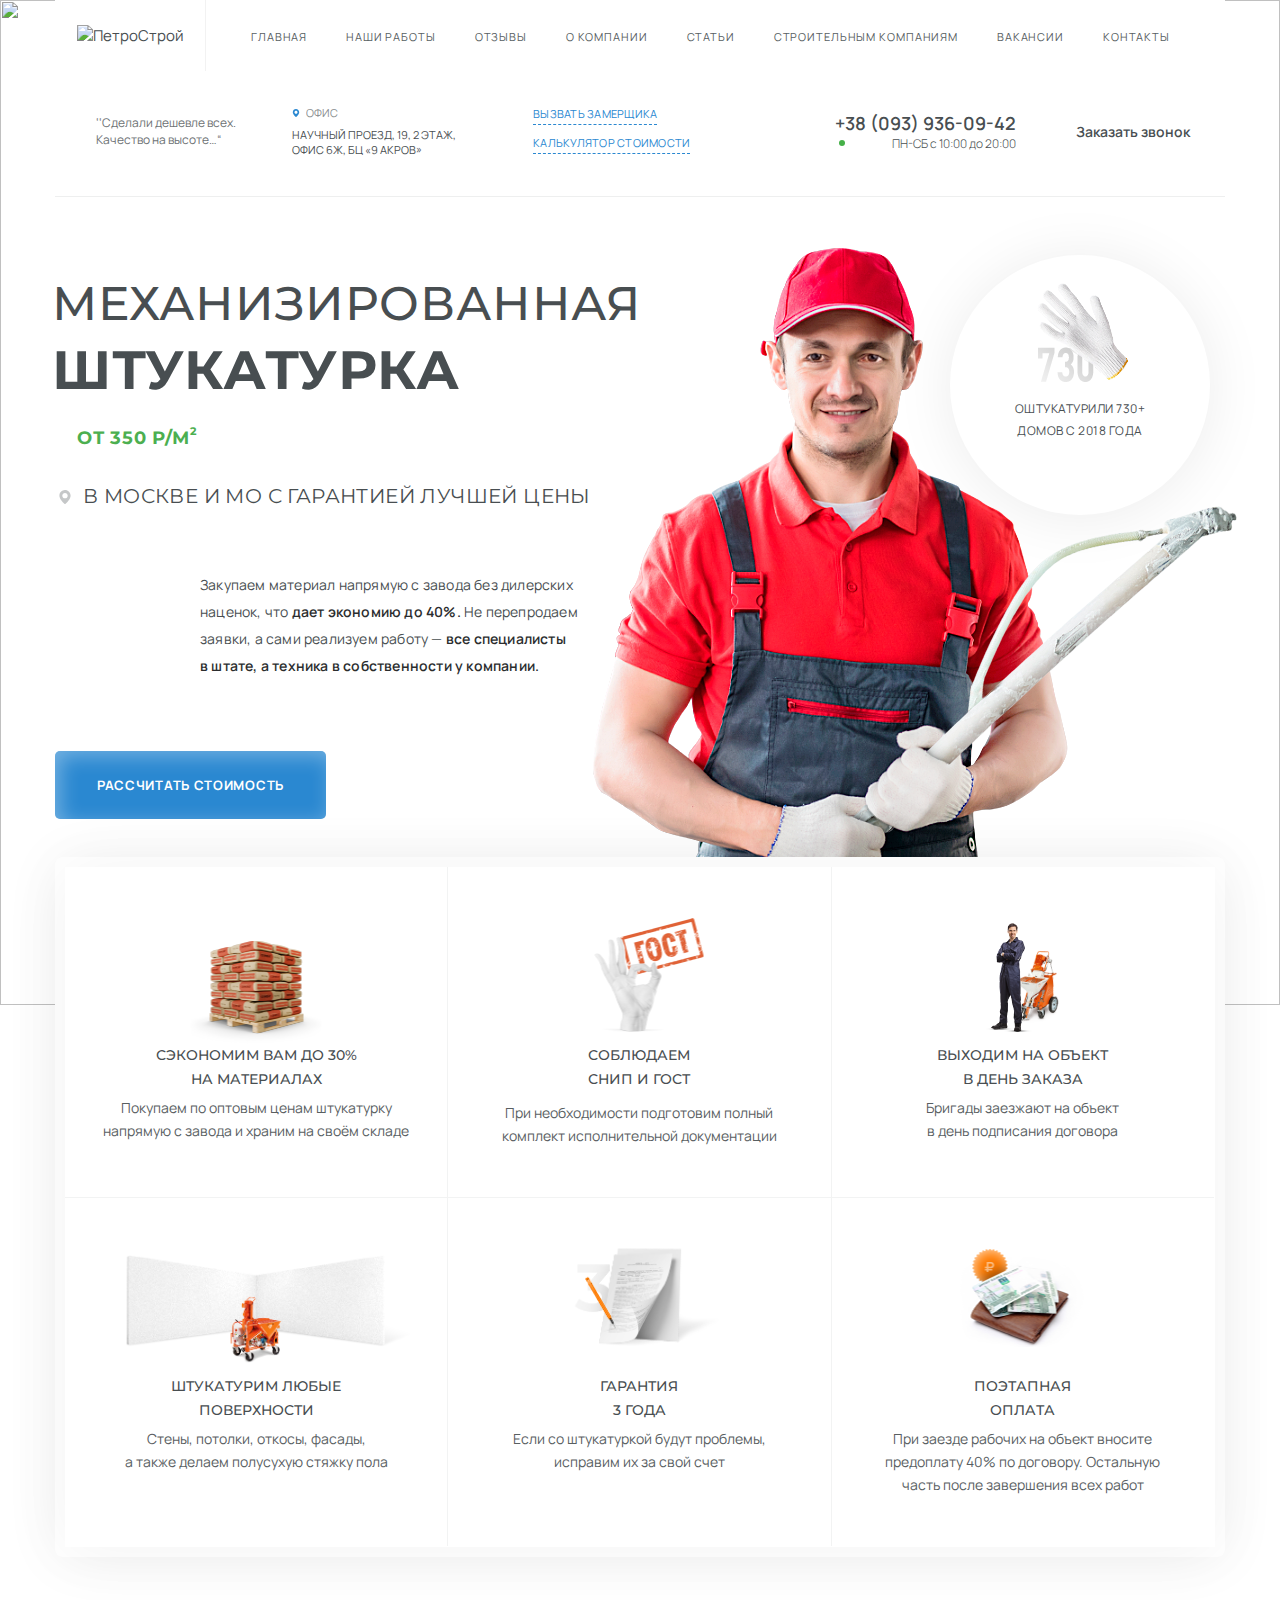
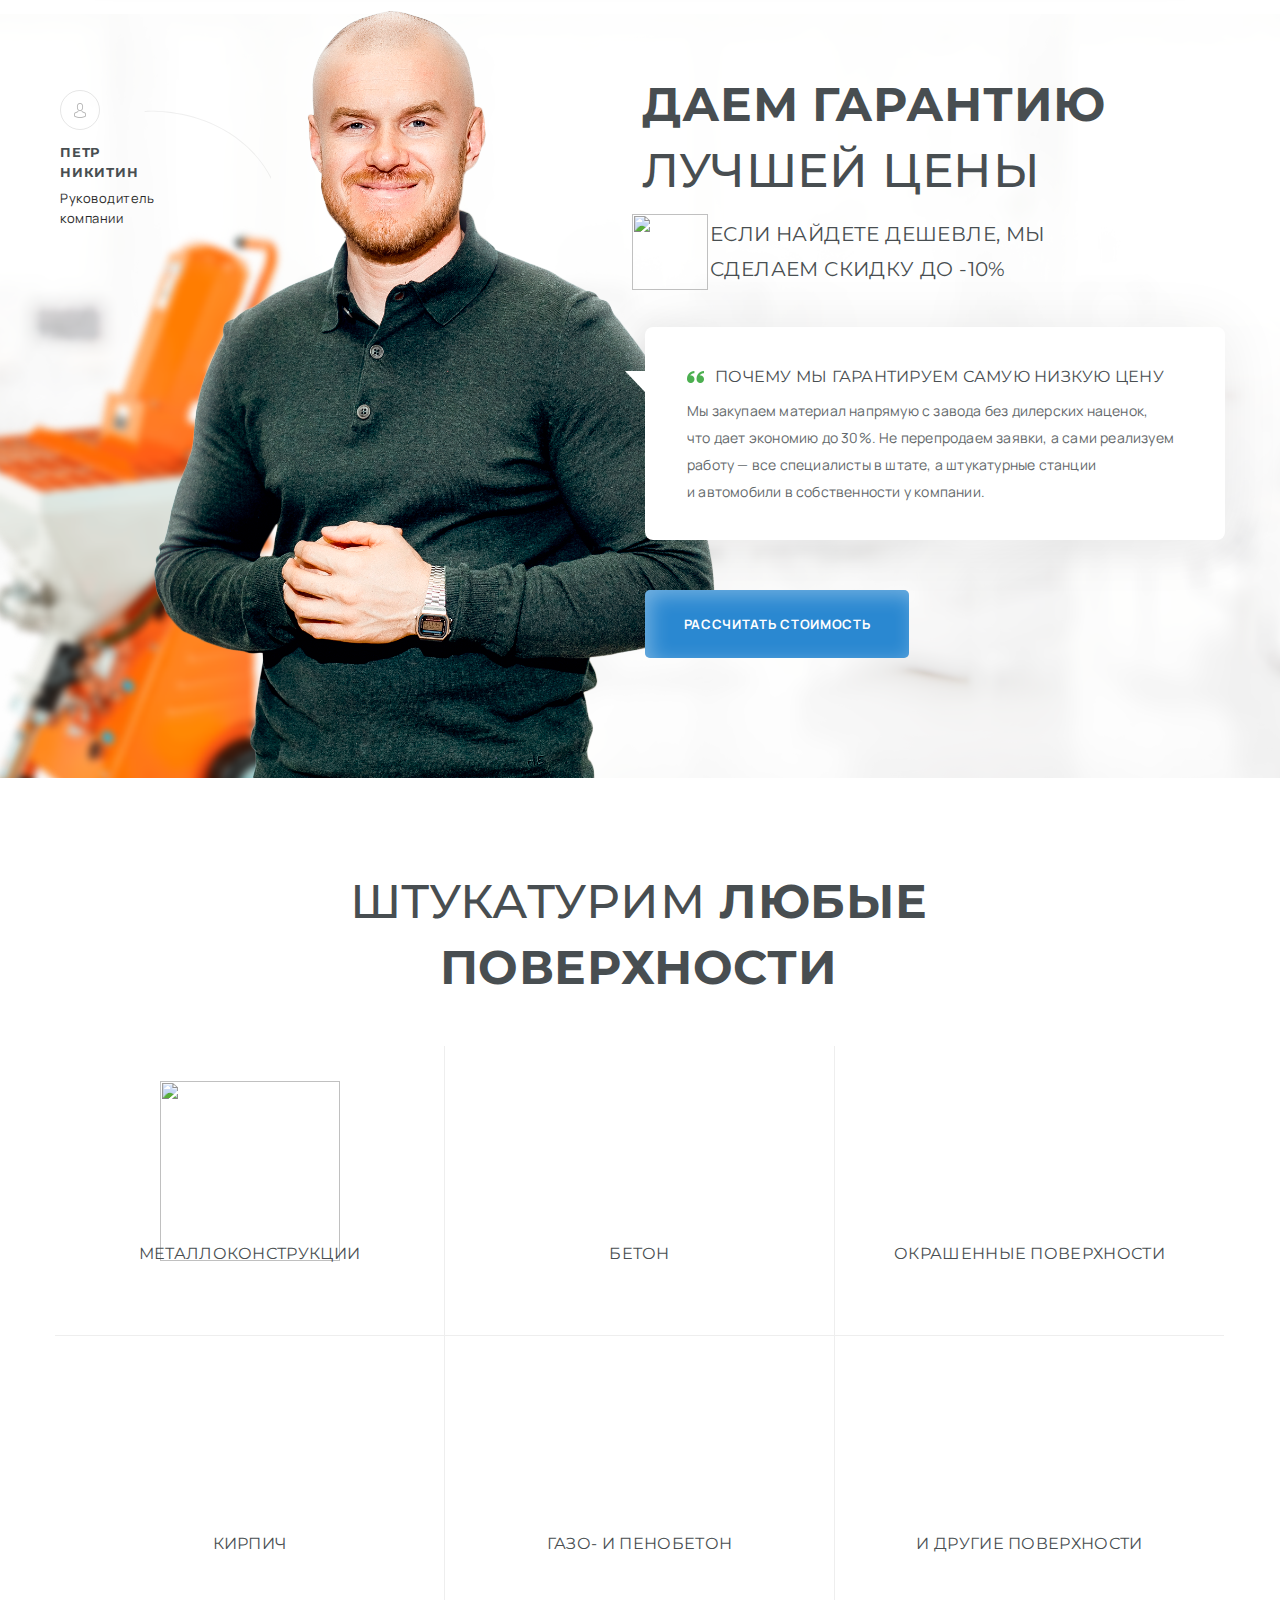
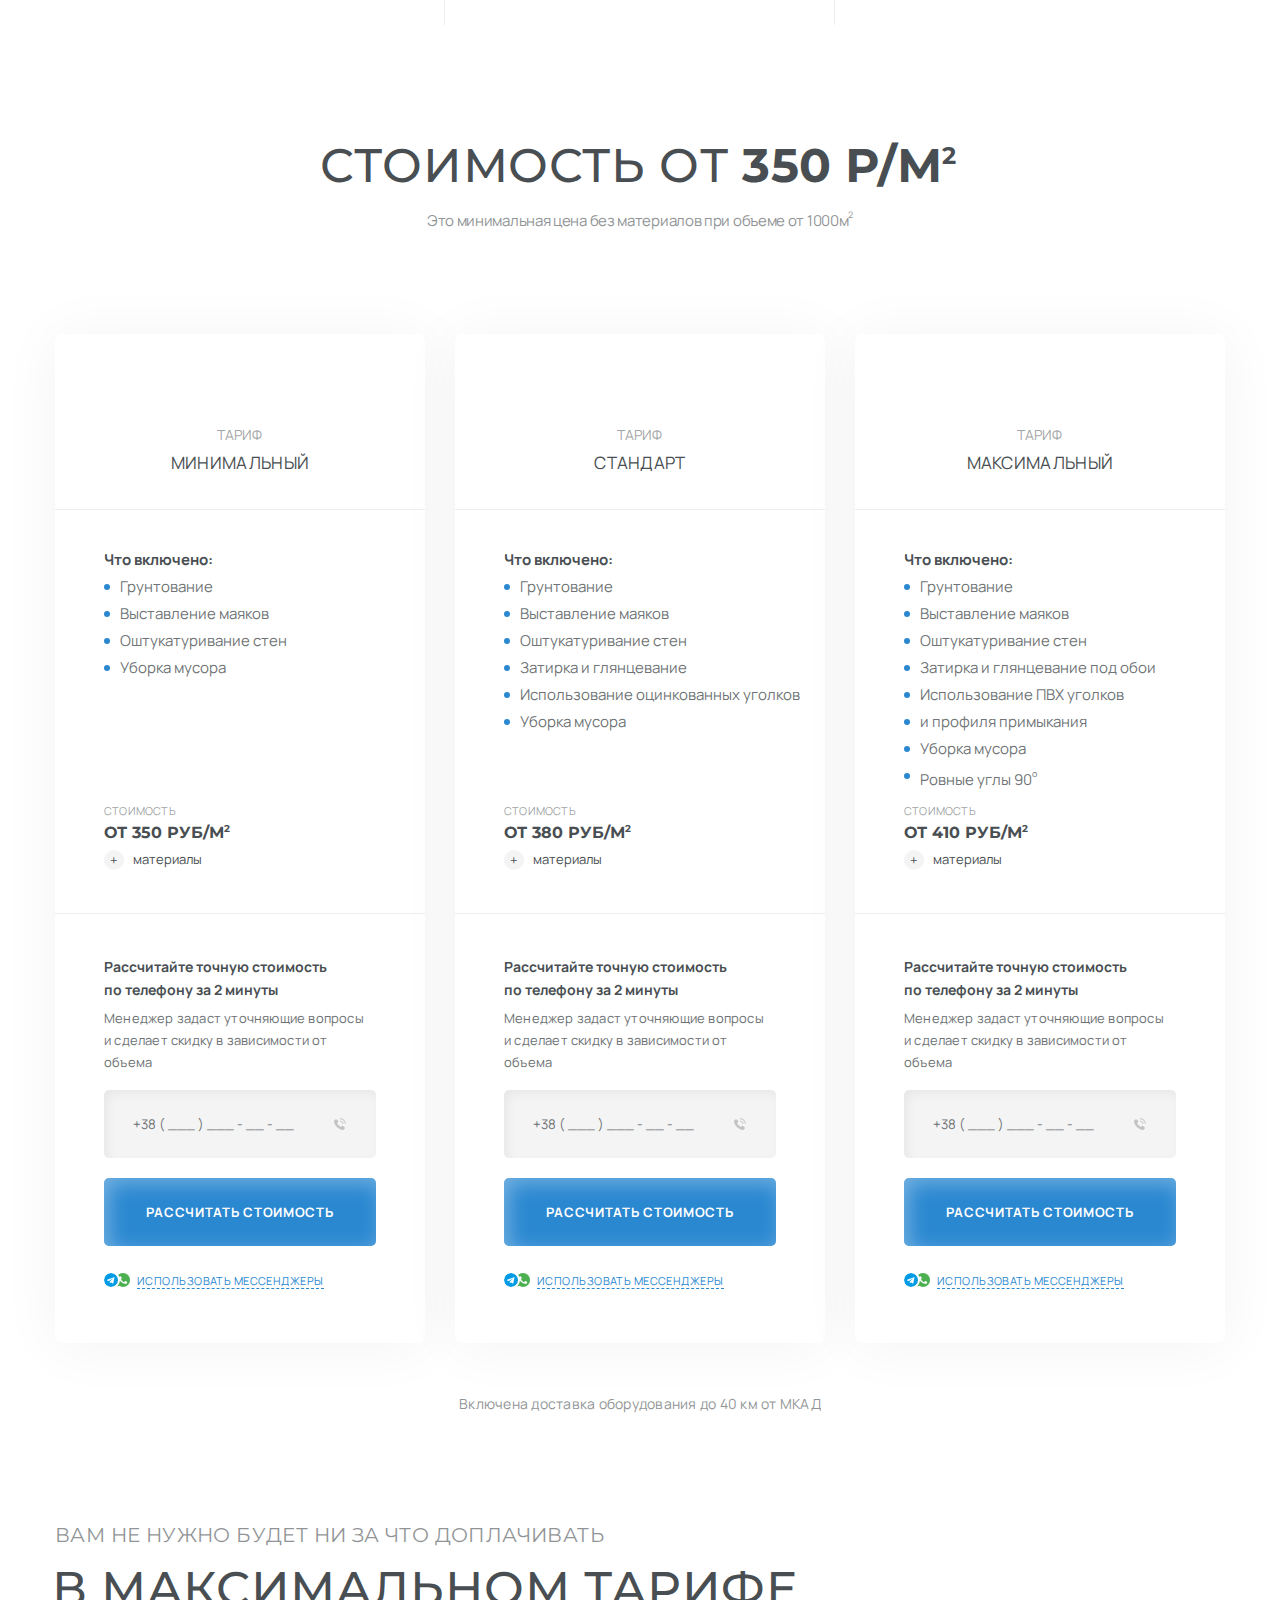
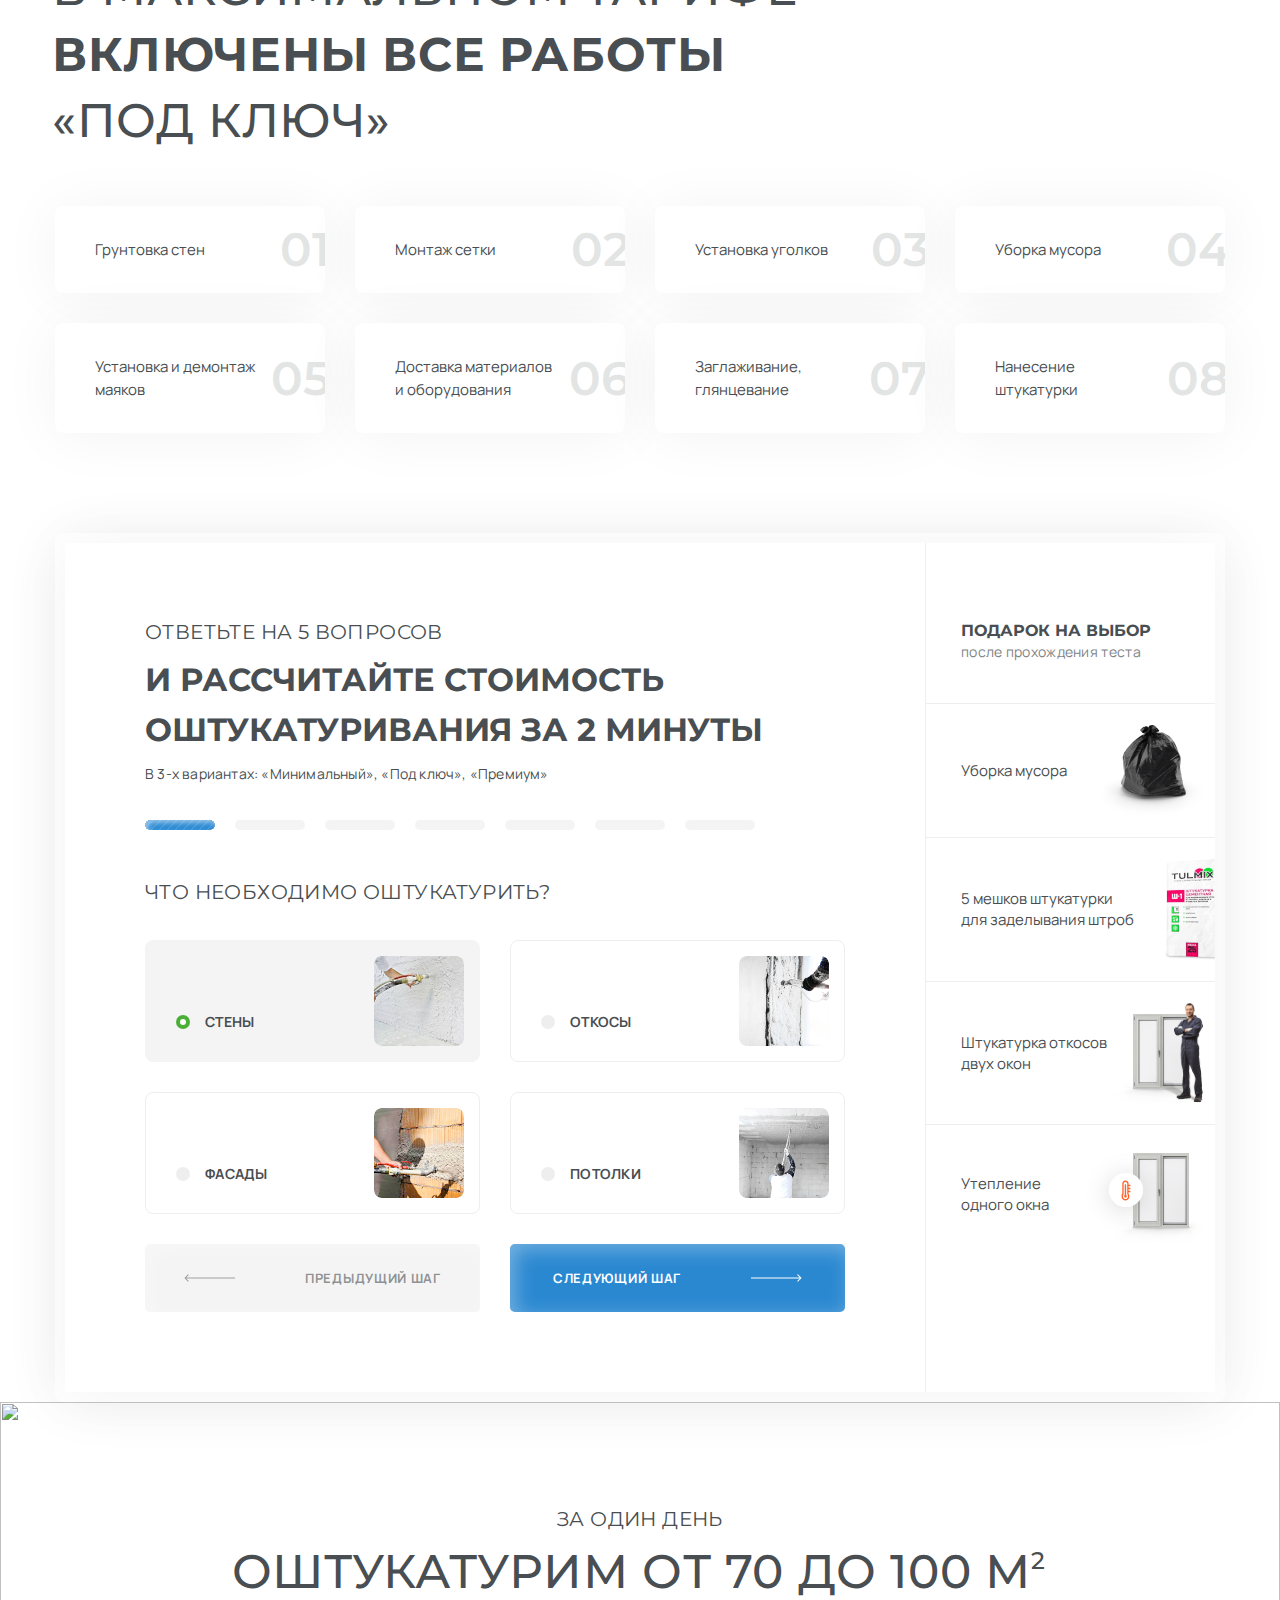
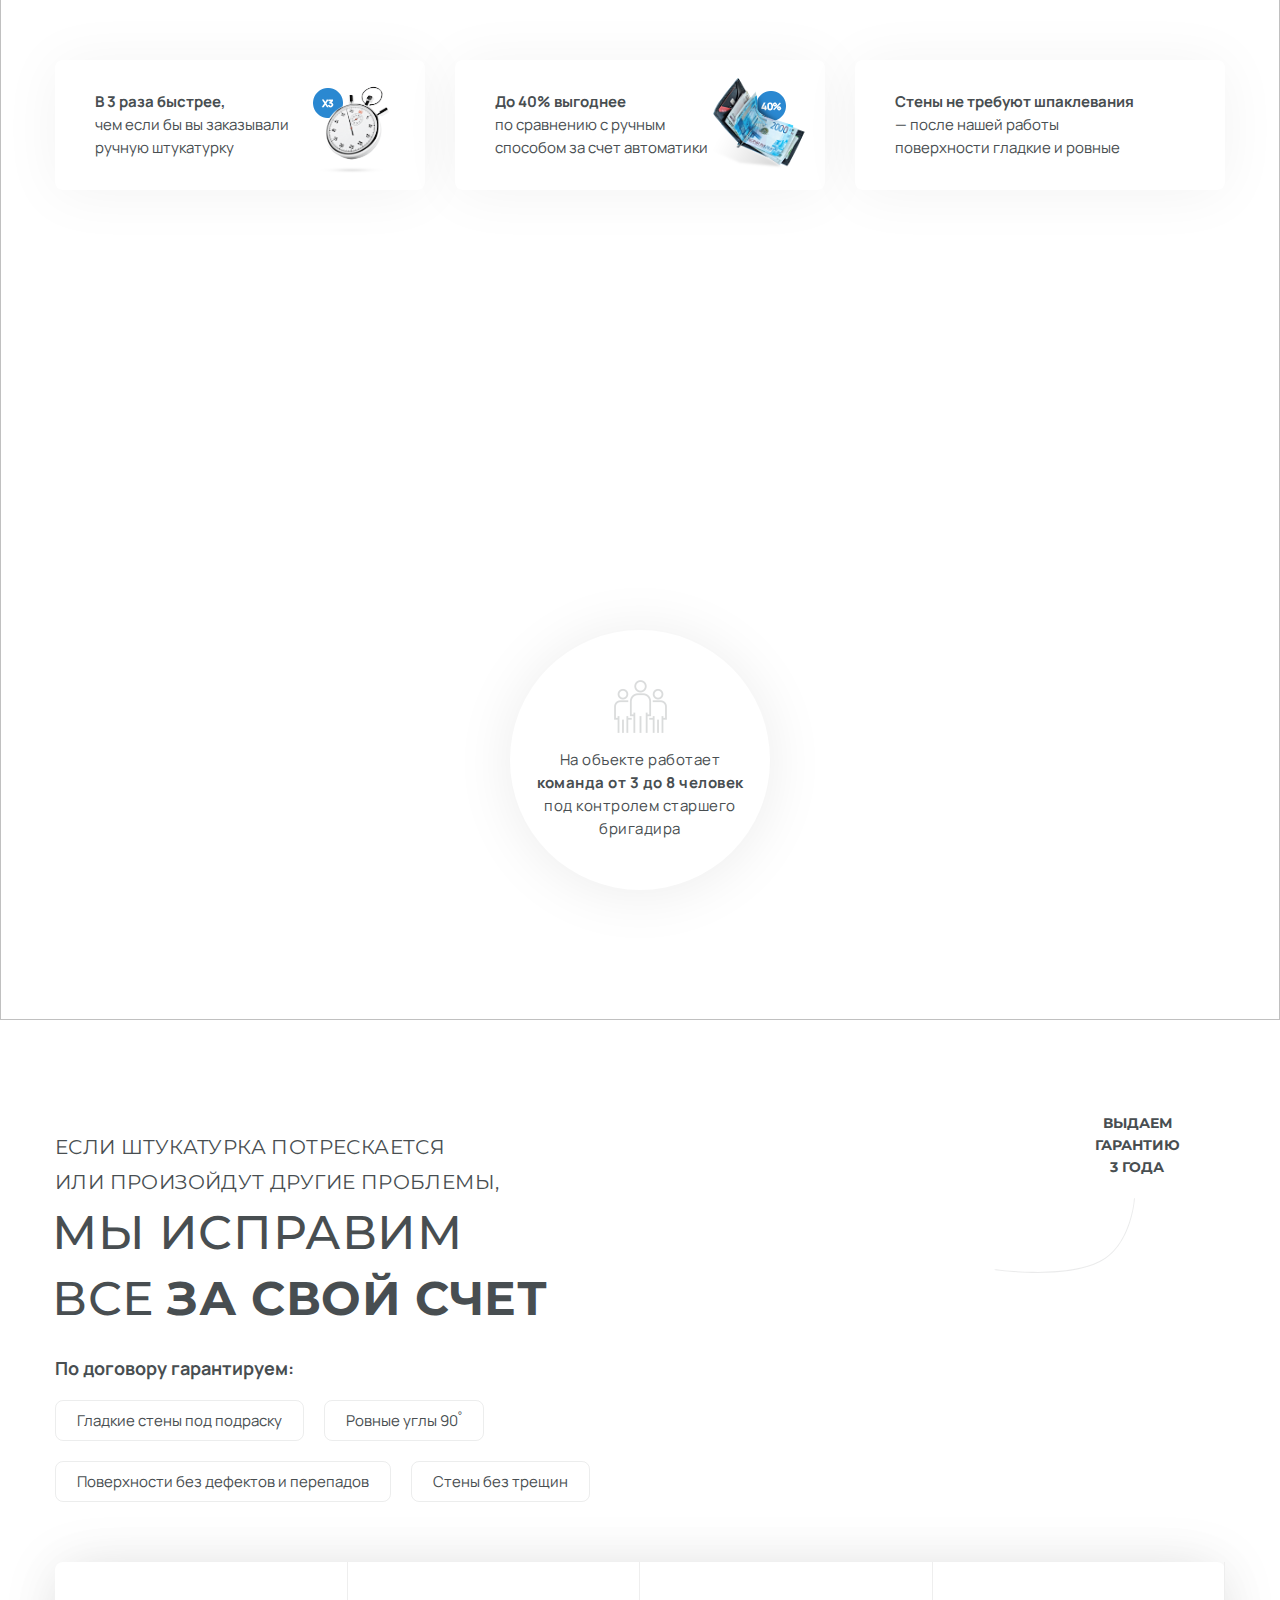
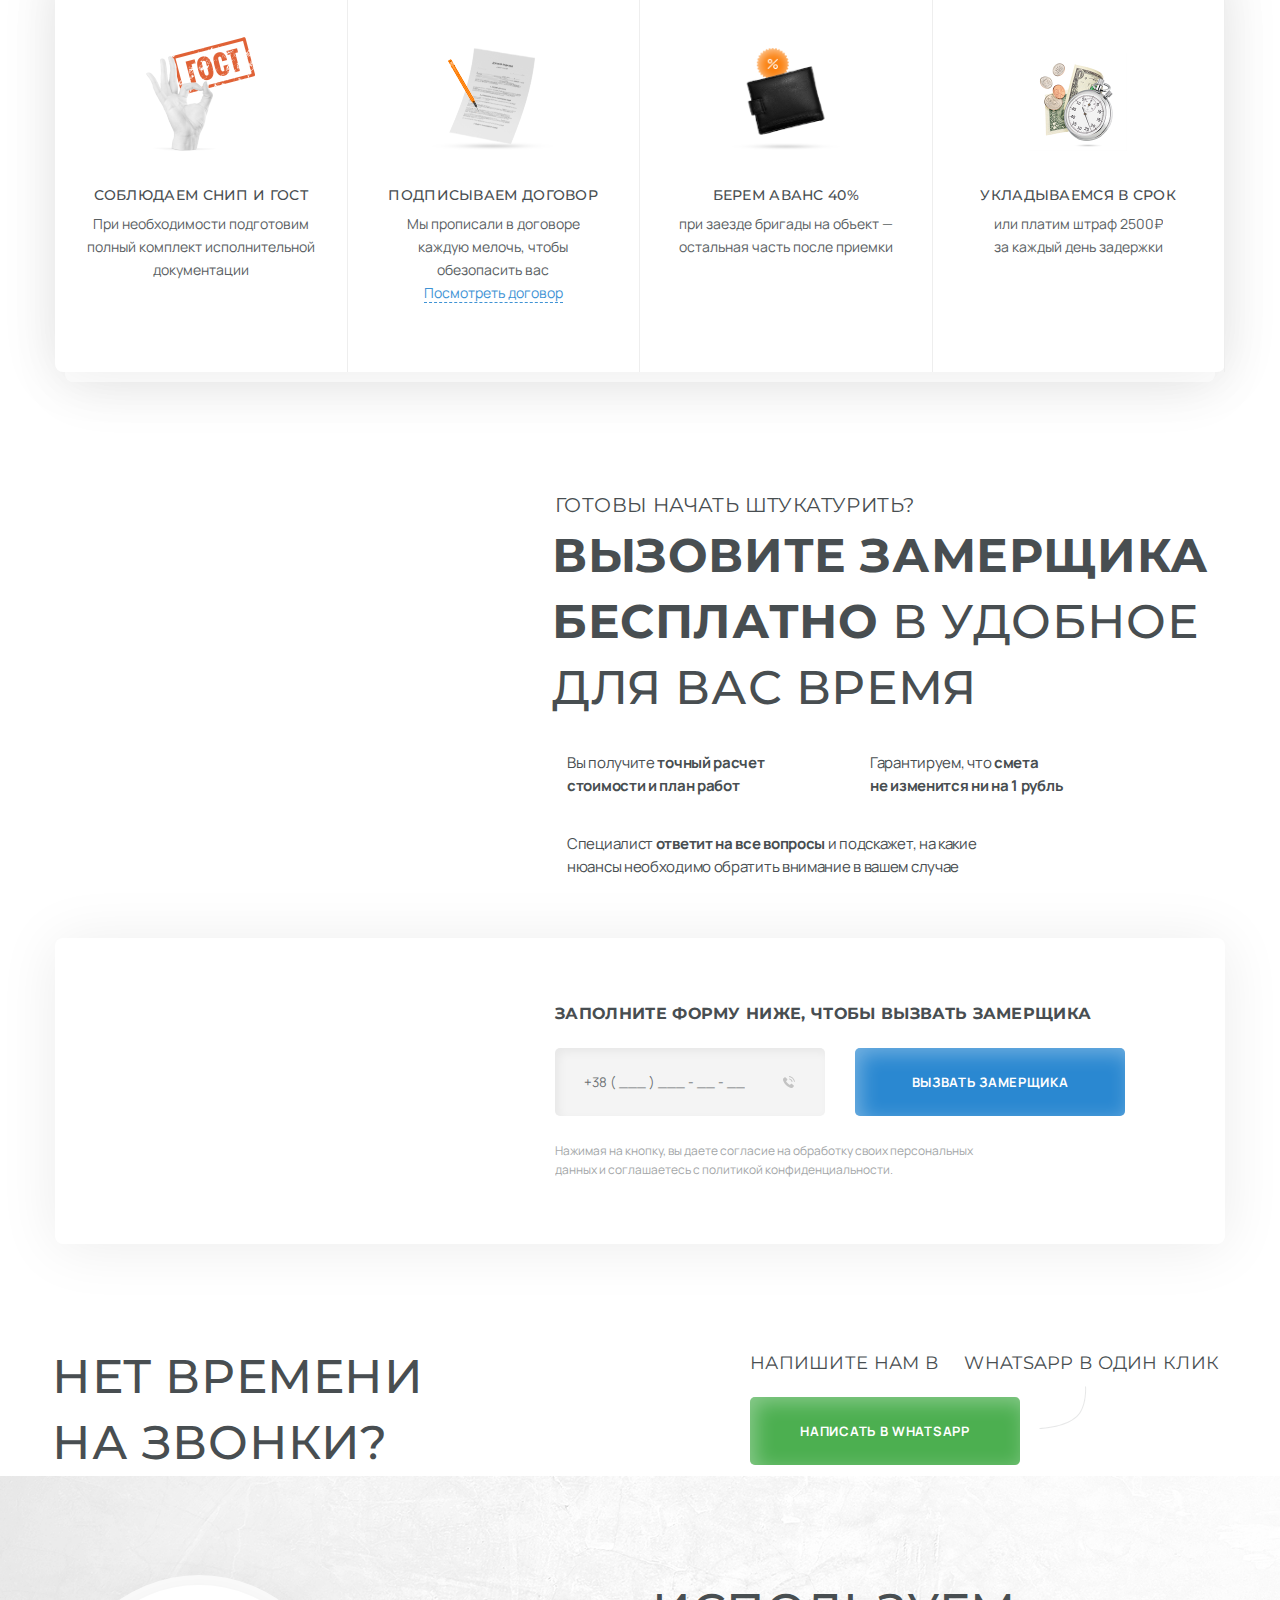
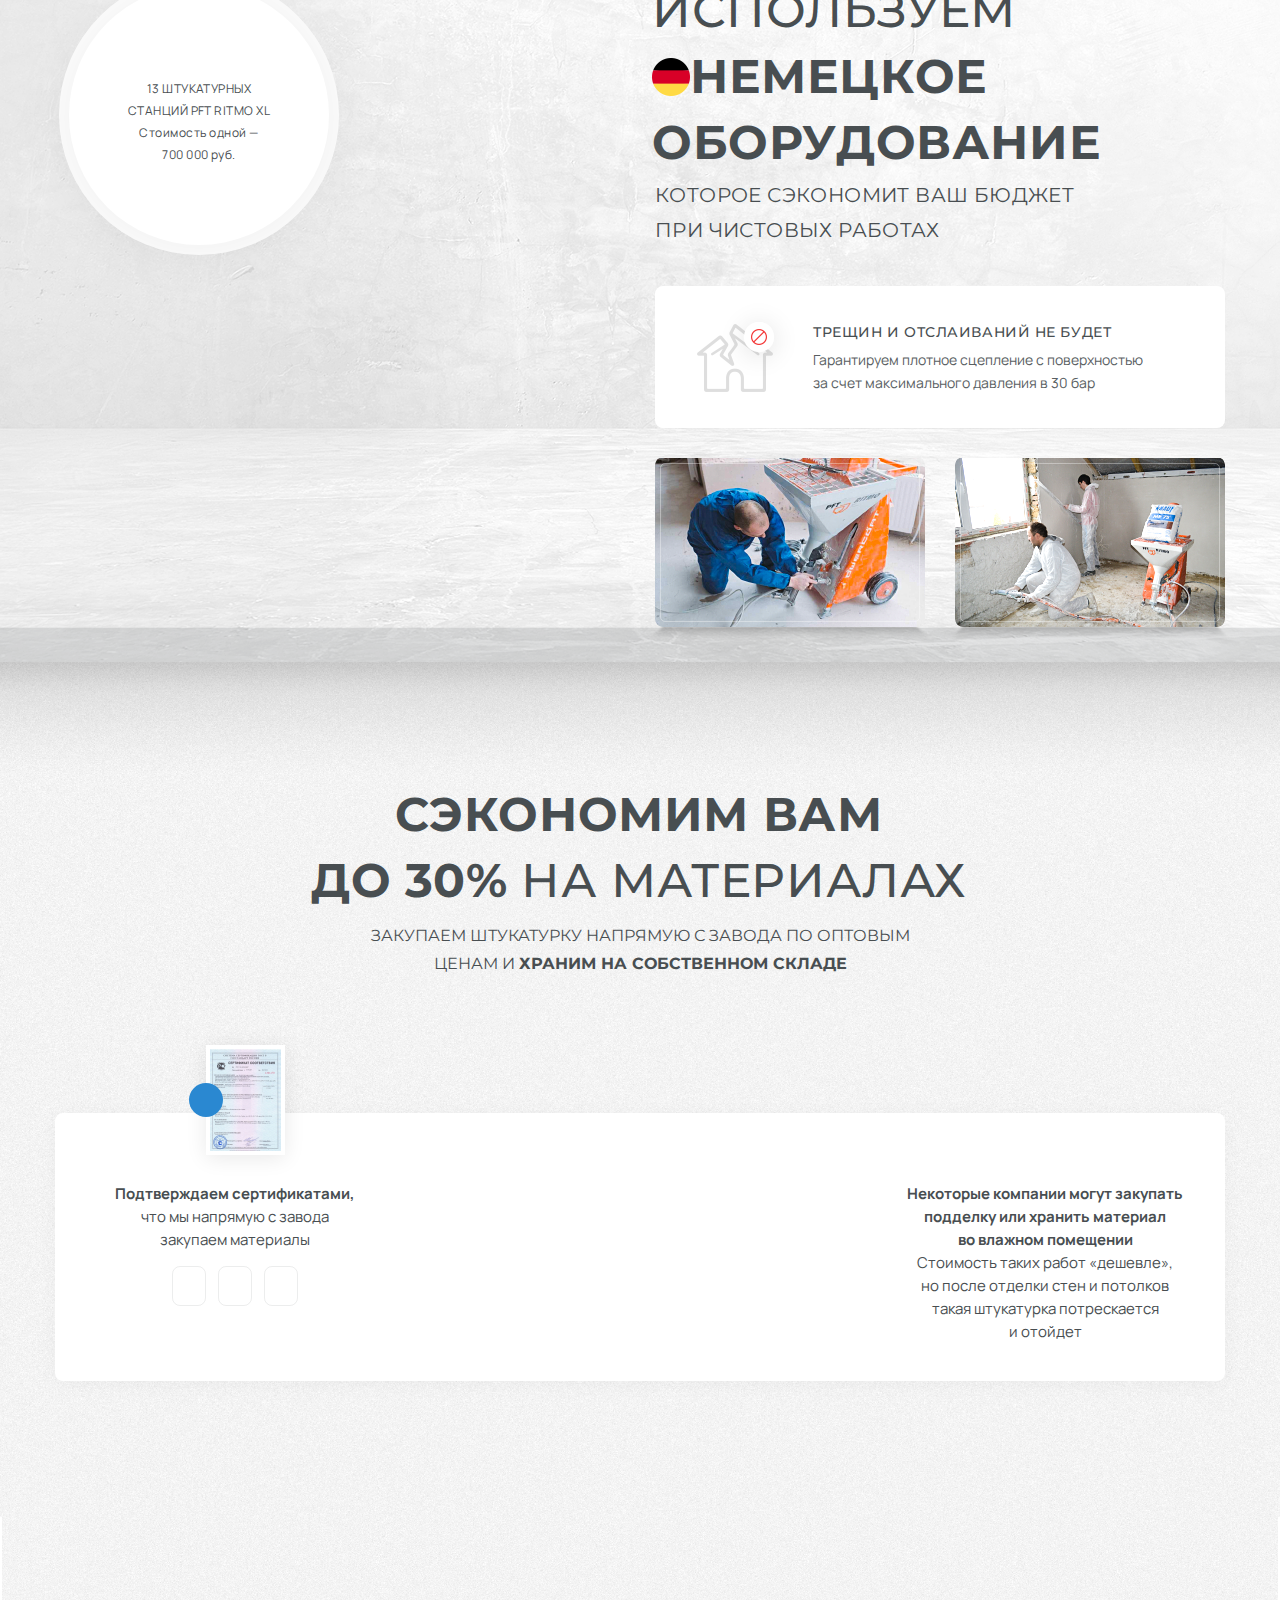
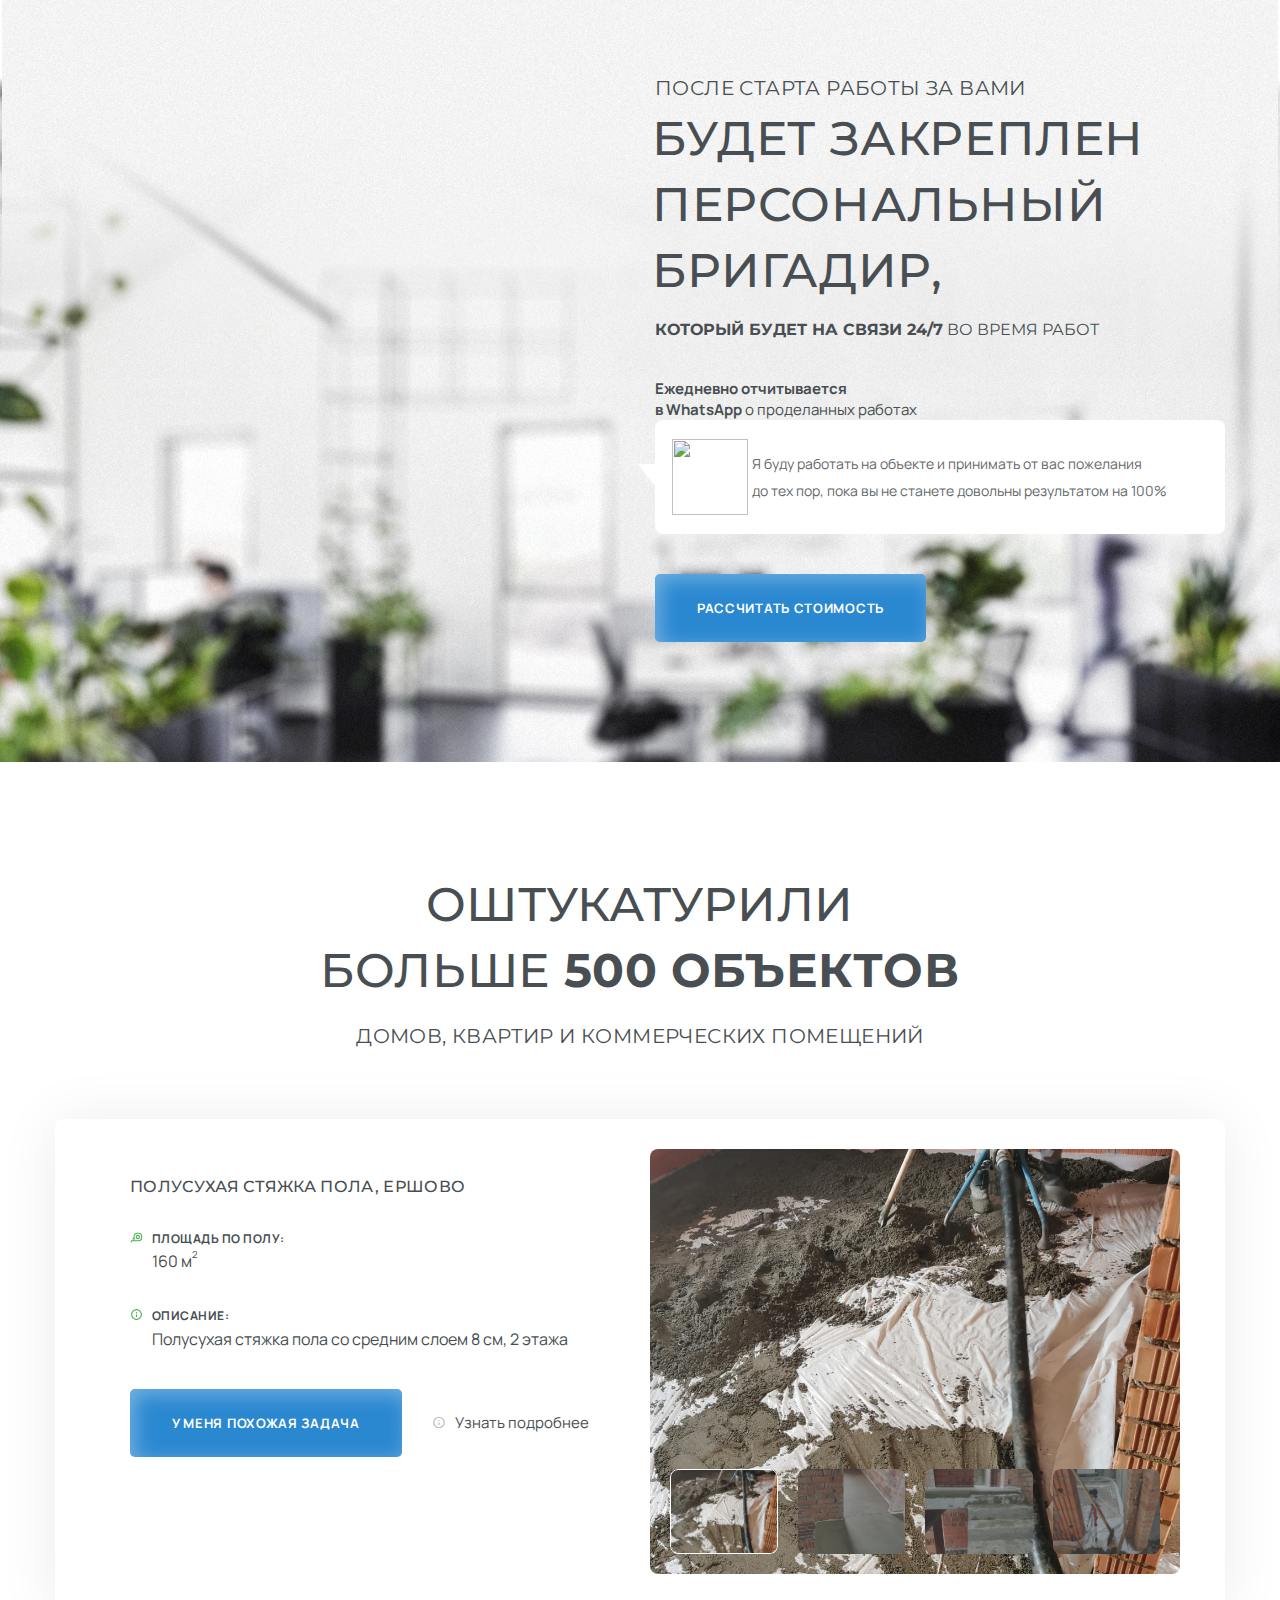
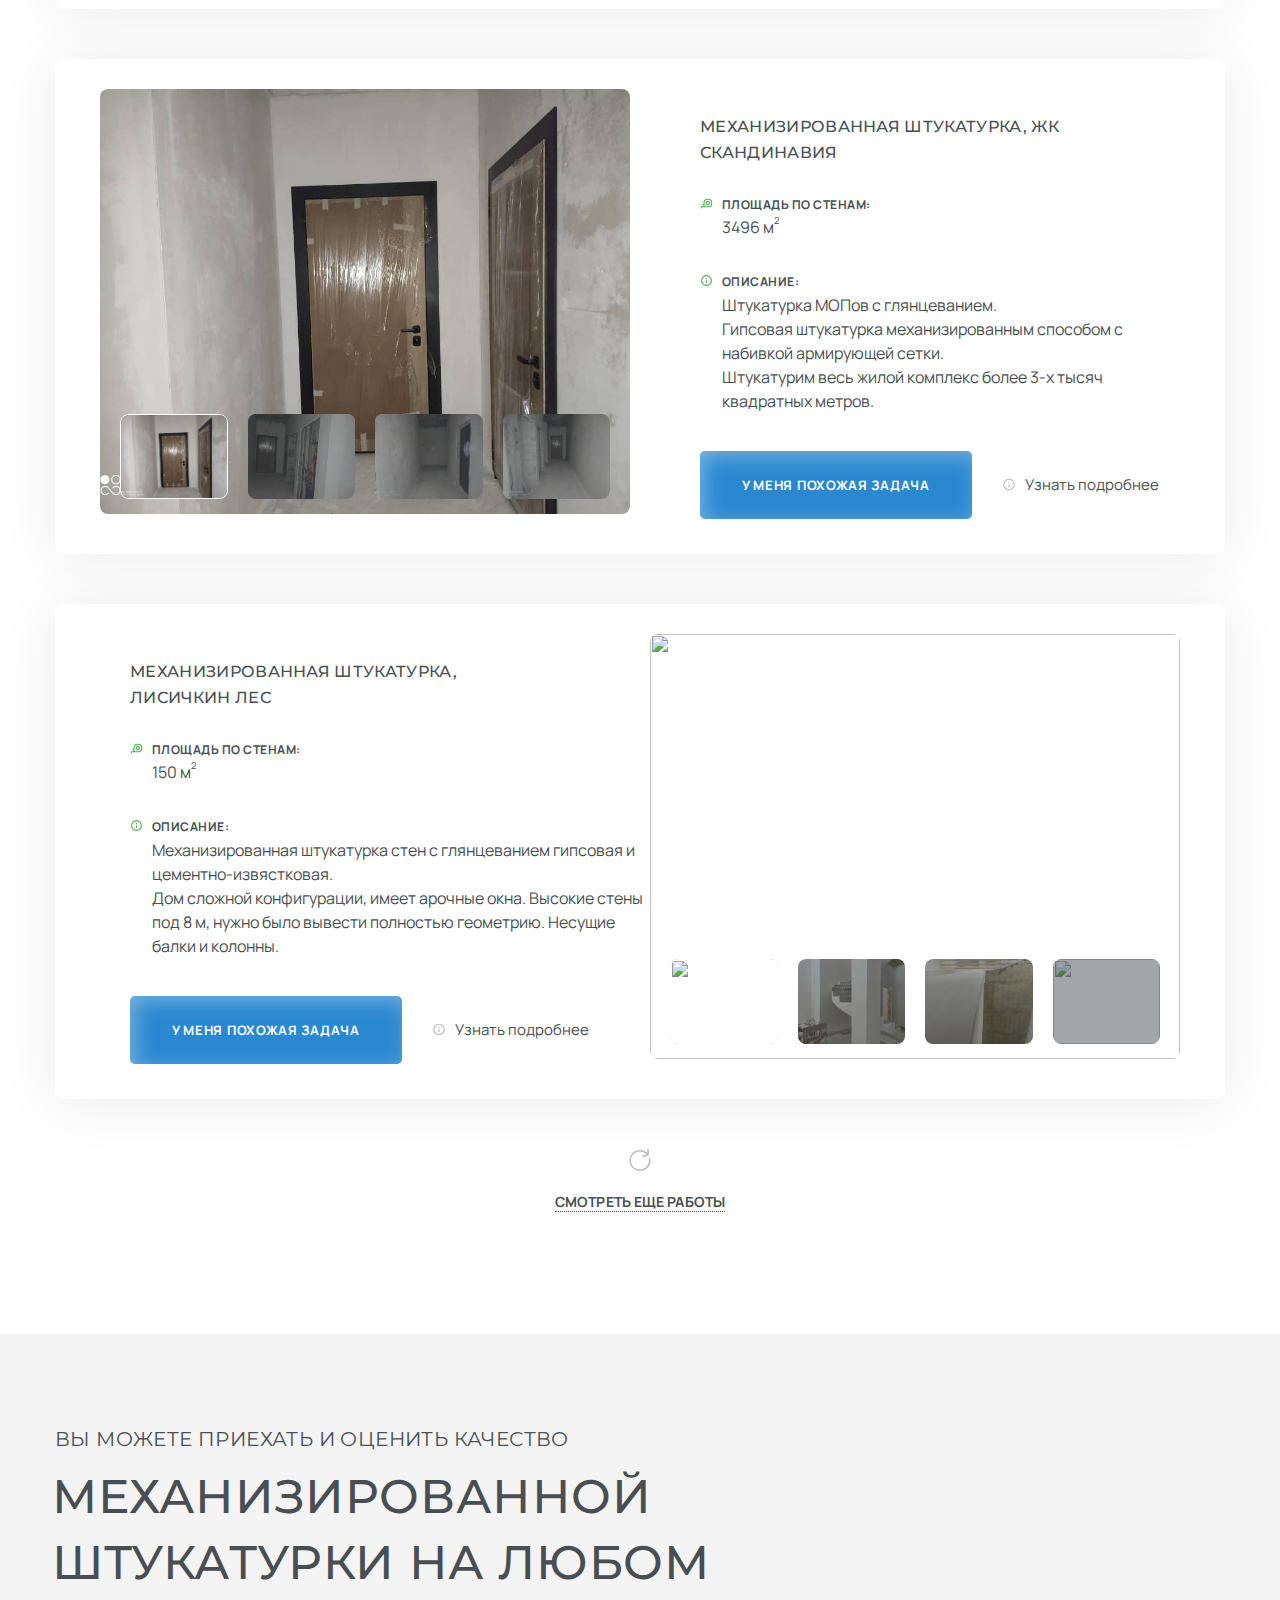
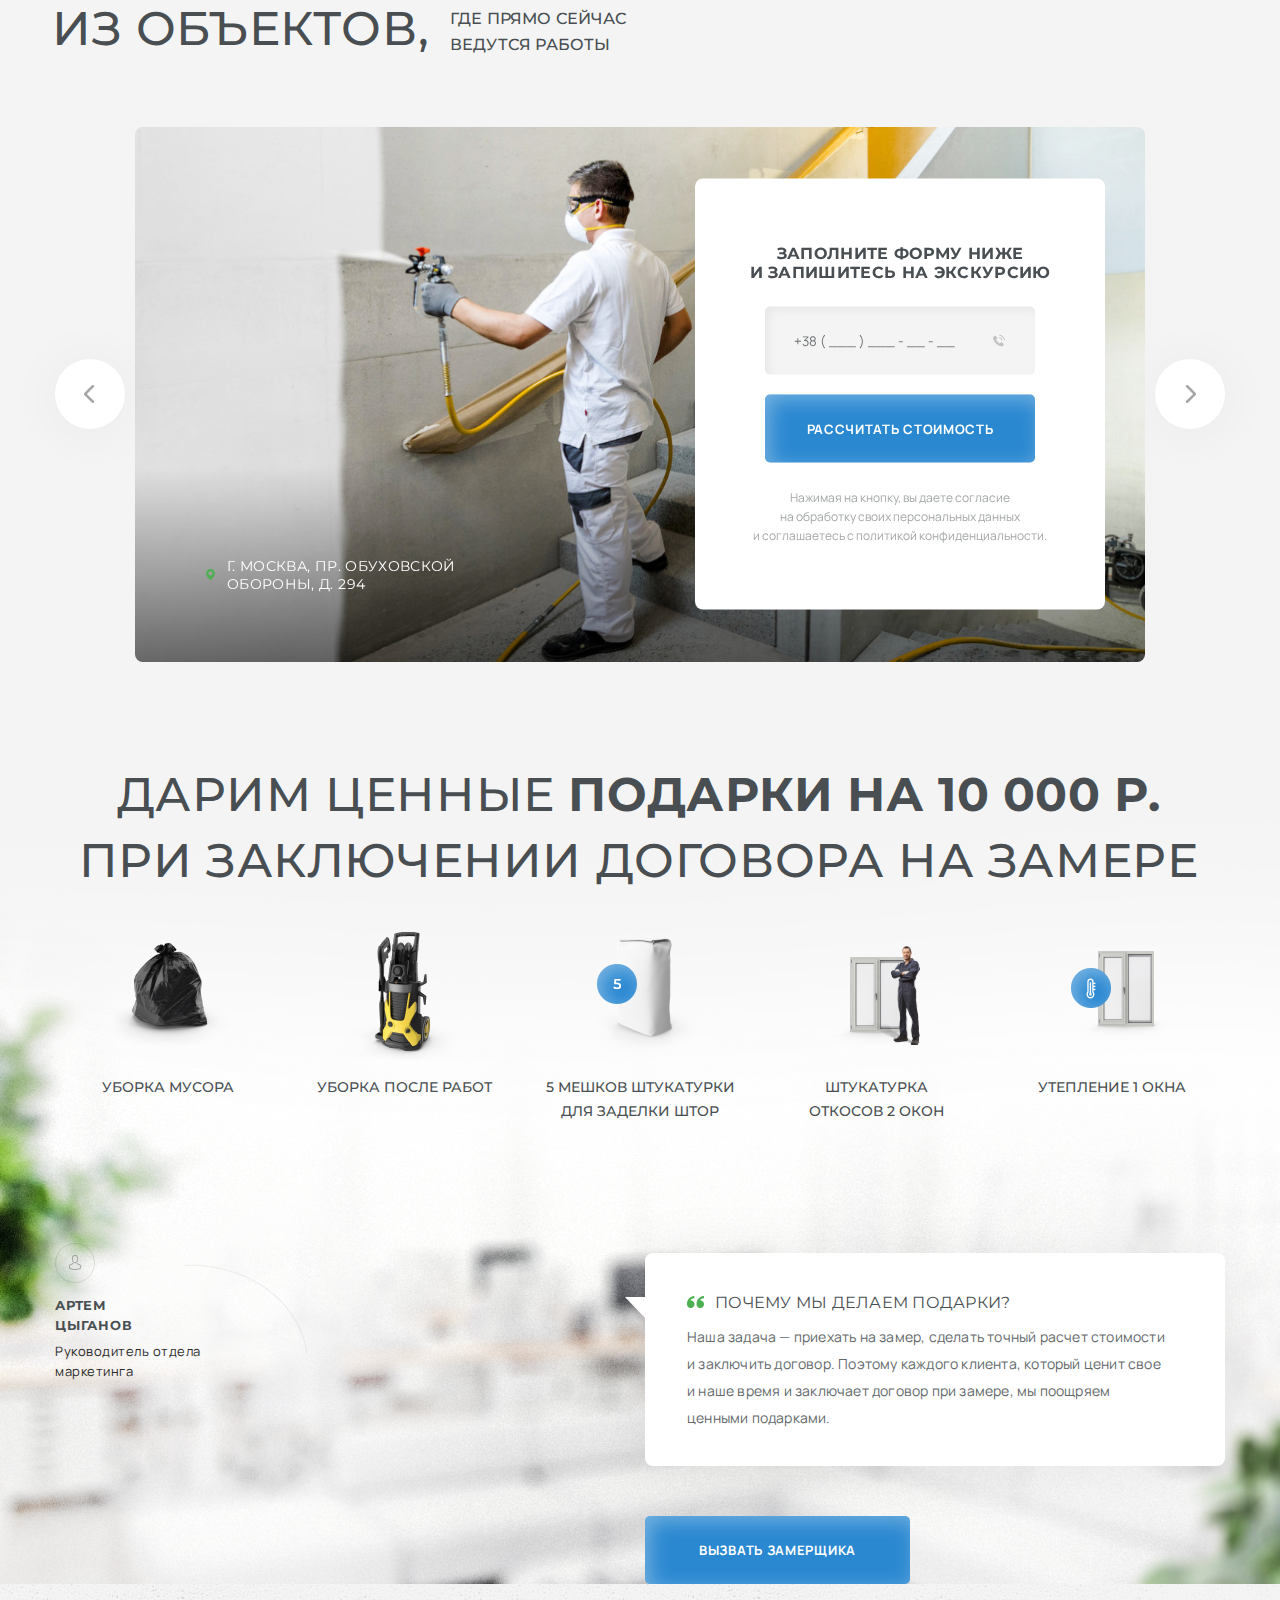
==== commit fe7fea61: "web" ====
--- a/index.html
+++ b/index.html
@@ -13,8 +13,8 @@
 	{
 		"@context": "https://schema.org",
 		"@type": "WebPage",
-		"name": "Механизированная штукатурка стен и пола в Киеве и Киевской области, выгодные цены",
-		"description": "Компания ПетроСтрой предлагает своим заказчикам лучшие цены в Киеве и Киевской области за выполнение работ по механизированной штукатурке стен и стяжке полов. Консультация по телефону +38 (093) 936-09-42.",
+		"name": "Механизированная штукатурка стен и пола в Москве, выгодные цены",
+		"description": "Компания ПетроСтрой предлагает своим заказчикам лучшие цены в Москве за выполнение работ по механизированной штукатурке стен и стяжке полов. Консультация по телефону +38 (093) 936-09-42.",
 		"url": "https://petrostroyrus.ru/",
 		"author": "Администратор",
 		"copyrightHolder": "ПетроСтрой",
@@ -34,7 +34,7 @@
 			"url": "https://petrostroyrus.ru",
 			"logo": "https://petrostroyrus.ru/wp-content/uploads/logo.png",
 			"name": "ПетроСтрой",
-			"description": "Механизированная штукатурка и черновая отделка в Киеве и Киевской области"
+			"description": "Механизированная штукатурка и черновая отделка в Москве и МО"
 		}
 	</script>
 	<!-- .Logo -->
@@ -50,7 +50,7 @@
 			 ],
 			"@id": "https://petrostroyrus.ru",
 			"name": "ПетроСтрой",
-			"description": "Механизированная штукатурка и черновая отделка в Киеве и Киевской области ",
+			"description": "Механизированная штукатурка и черновая отделка в Москве и МО",
 			"address": {
 				"@type": "PostalAddress",
 				"streetAddress": "Научный проезд, 19",
@@ -150,15 +150,15 @@
 	<!-- .Site Navigation -->
 
 
-	<title>Механизированная штукатурка стен и пола в Киеве и Киевской области, выгодные цены</title>
+	<title>Механизированная штукатурка стен и пола в Москве, выгодные цены</title>
 
 		<!-- All in One SEO 4.1.1.2 -->
-		<meta name="description" content="Компания ПетроСтрой предлагает своим заказчикам лучшие цены в Киеве и Киевской области за выполнение работ по механизированной штукатурке стен и стяжке полов. Консультация по телефону +38 (093) 936-09-42.">
+		<meta name="description" content="Компания ПетроСтрой предлагает своим заказчикам лучшие цены в Москве за выполнение работ по механизированной штукатурке стен и стяжке полов. Консультация по телефону +38 (093) 936-09-42.">
     		<link rel="canonical" href="https://petrostroyrus.ru/">
     		<meta property="og:site_name" content="ПетроСтрой -">
 		<meta property="og:type" content="website">
-		<meta property="og:title" content="Механизированная штукатурка стен и пола в Киеве и Киевской области, выгодные цены">
-		<meta property="og:description" content="Компания ПетроСтрой предлагает своим заказчикам лучшие цены в Киеве и Киевской области за выполнение работ по механизированной штукатурке стен и стяжке полов. Консультация по телефону +38 (093) 936-09-42.">
+		<meta property="og:title" content="Механизированная штукатурка стен и пола в Москве, выгодные цены">
+		<meta property="og:description" content="Компания ПетроСтрой предлагает своим заказчикам лучшие цены в Москве за выполнение работ по механизированной штукатурке стен и стяжке полов. Консультация по телефону +38 (093) 936-09-42.">
 		<meta property="og:url" content="https://petrostroyrus.ru/">
 		<meta property="og:image" content="images/logo.png">
 		<meta property="og:image:secure_url" content="images/logo.png">
@@ -166,8 +166,8 @@
 		<meta property="og:image:height" content="19">
 		<meta name="twitter:card" content="summary">
 		<meta name="twitter:domain" content="petrostroyrus.ru">
-		<meta name="twitter:title" content="Механизированная штукатурка стен и пола в Киеве и Киевской области, выгодные цены">
-		<meta name="twitter:description" content="Компания ПетроСтрой предлагает своим заказчикам лучшие цены в Киеве и Киевской области за выполнение работ по механизированной штукатурке стен и стяжке полов. Консультация по телефону +38 (093) 936-09-42.">
+		<meta name="twitter:title" content="Механизированная штукатурка стен и пола в Москве, выгодные цены">
+		<meta name="twitter:description" content="Компания ПетроСтрой предлагает своим заказчикам лучшие цены в Москве за выполнение работ по механизированной штукатурке стен и стяжке полов. Консультация по телефону +38 (093) 936-09-42.">
 		<meta name="twitter:image" content="https://petrostroyrus.ru/wp-content/uploads/logo.png">
 		<!-- All in One SEO -->
 
@@ -1292,13 +1292,13 @@
 	<div class="case">
 		<div class="intro__content" itemscope itemtype="https://schema.org/WebPageElement">
                             <div class="intro__title h1"><h1>Механизированная <strong>штукатурка</strong></h1>
-<p><u>от 350 грн/м<sup>2</sup></u></p>
+<p><u>от 350 р/м<sup>2</sup></u></p>
 </div>
             			<div class="intro__subtitle h2">
 				<svg version="1.1" xmlns="http://www.w3.org/2000/svg" xlink="http://www.w3.org/1999/xlink" x="0px" y="0px" viewBox="0 0 487.724 487.724" style="enable-background:new 0 0 487.724 487.724;" space="preserve">
 					<path d="M236.925,0.124c-96.9,3.4-177.4,79-186.7,175.5c-1.9,19.3-0.8,38,2.6,55.9l0,0c0,0,0.3,2.1,1.3,6.1 c3,13.4,7.5,26.4,13.1,38.6c19.5,46.2,64.6,123.5,165.8,207.6c6.2,5.2,15.3,5.2,21.6,0c101.2-84,146.3-161.3,165.9-207.7 c5.7-12.2,10.1-25.1,13.1-38.6c0.9-3.9,1.3-6.1,1.3-6.1l0,0c2.3-12,3.5-24.3,3.5-36.9C438.425,84.724,347.525-3.776,236.925,0.124 z M243.825,291.324c-52.2,0-94.5-42.3-94.5-94.5s42.3-94.5,94.5-94.5s94.5,42.3,94.5,94.5S296.025,291.324,243.825,291.324z"/>
 				</svg>
-				<p>в Киеве и Киевской области  <br class="hidden-br">с <strog> гарантией лучшей цены</p>
+				<p>в Москве и МО <br class="hidden-br">с гарантией лучшей цены</p>
 			</div>
 			<div class="intro__materials b-materials row" itemprop="description">
 				<div class="b-materials__img"><img src="images/materials-img.png" alt></div>
@@ -1318,7 +1318,7 @@
 </div>
 			</div>
 		</div>
-		<div class="intro__img"><img src="images/worker_1.png" alt></div>
+		<div class="intro__img"><img src="images/intro-img.png" alt></div>
 		<div class="intro__tool"><img src="images/intro-tool.png" alt></div>
 	</div>
 	<div class="intro__bg bg"><img src="images/intro-bg.jpg" alt></div>
@@ -1462,7 +1462,7 @@
 	</div>
 </div><div class="price">
 	<div class="case">
-		<div class="price__title h1"><h2>СТОИМОСТЬ ОТ <strong>350 грн/м<sup>2</sup></strong></h2>
+		<div class="price__title h1"><h2>СТОИМОСТЬ ОТ <strong>350 р/м<sup>2</sup></strong></h2>
 </div>
 		<div class="price__subtitle h4"><p>Это минимальная цена без материалов при объеме от 1000м<sup>2</sup></p>
 </div>
@@ -1486,7 +1486,7 @@
 					</div>
 					<div class="p-item__price p">
 						<div class="p__title">СТОИМОСТЬ</div>
-						<div class="p__value" itemprop="offers" itemscope itemtype="https://schema.org/Offer">от 350 ГРН/м<sup>2</sup></div>
+						<div class="p__value" itemprop="offers" itemscope itemtype="https://schema.org/Offer">от 350 РУБ/м<sup>2</sup></div>
                         <meta itemprop="price" content="от 350"><meta itemprop="priceCurrency" content="RUB">
 						<div class="p__tog">материалы</div>
 					</div>
@@ -1563,7 +1563,7 @@
 					</div>
 					<div class="p-item__price p">
 						<div class="p__title">СТОИМОСТЬ</div>
-						<div class="p__value" itemprop="offers" itemscope itemtype="https://schema.org/Offer">от 380 ГРН/м<sup>2</sup></div>
+						<div class="p__value" itemprop="offers" itemscope itemtype="https://schema.org/Offer">от 380 РУБ/м<sup>2</sup></div>
                         <meta itemprop="price" content="от 380"><meta itemprop="priceCurrency" content="RUB">
 						<div class="p__tog">материалы</div>
 					</div>
@@ -1642,7 +1642,7 @@
 					</div>
 					<div class="p-item__price p">
 						<div class="p__title">СТОИМОСТЬ</div>
-						<div class="p__value" itemprop="offers" itemscope itemtype="https://schema.org/Offer">от 410 ГРН/м<sup>2</sup></div>
+						<div class="p__value" itemprop="offers" itemscope itemtype="https://schema.org/Offer">от 410 РУБ/м<sup>2</sup></div>
                         <meta itemprop="price" content="от 410"><meta itemprop="priceCurrency" content="RUB">
 						<div class="p__tog">материалы</div>
 					</div>
@@ -2343,7 +2343,7 @@
 			</div>
 		</div>
 		<div class="ready__form form --line">
-			<div class="form__img"><img src="images/intro-img.png" alt></div>
+			<div class="form__img"><img src="images/worker_1.png" alt></div>
 			<div class="form__inner">
 				<div class="form__title">Заполните форму ниже, чтобы вызвать замерщика</div>
 				<div role="form" class="wpcf7" id="wpcf7-f596-o5" lang="ru-RU" dir="ltr">
@@ -2408,7 +2408,7 @@
 						<div class="round__text"><p>13 ШТУКАТУРНЫХ<br>
 СТАНЦИЙ PFT RITMO XL</p>
 <p>Стоимость одной —<br>
-700 000 грн.</p>
+700 000 руб.</p>
 </div>
 					</div>
 									</div>
@@ -2901,7 +2901,7 @@
 	</div>
 </div><div class="gifts bg-wrap">
 	<div class="case">
-		<div class="gifts__title h1"><p>Дарим ценные <strong>подарки на 10 000 грн.</strong><br>
+		<div class="gifts__title h1"><p>Дарим ценные <strong>подарки на 10 000 р.</strong><br>
 при заключении договора на замере</p>
 </div>
 		<div class="gifts__list row">
@@ -4003,8 +4003,8 @@
 					<div class="examples__price">
 						<div class="examples__price-title">Стоимость</div>
 						<div class="examples__price-list row">
-							<div class="examples__price-item --old">79 500 ГРН.</div>
-							<div class="examples__price-item --current">74 700 ГРН.</div>
+							<div class="examples__price-item --old">79 500 РУБ.</div>
+							<div class="examples__price-item --current">74 700 РУБ.</div>
 						</div>
 					</div>
 					<a class="examples__btn btn --md --bg-blue" href="javascript:;" data-fancybox data-src="#modal-callback-messengers">СВЯЗАТЬСЯ С МЕНЕДЖЕРОМ</a>
@@ -4017,8 +4017,8 @@
 					<div class="examples__price">
 						<div class="examples__price-title">Стоимость</div>
 						<div class="examples__price-list row">
-							<div class="examples__price-item --old">92 500 ГРН.</div>
-							<div class="examples__price-item --current">87 700 ГРН.</div>
+							<div class="examples__price-item --old">92 500 РУБ.</div>
+							<div class="examples__price-item --current">87 700 РУБ.</div>
 						</div>
 					</div>
 					<a class="examples__btn btn --md --bg-blue" href="javascript:;" data-fancybox data-src="#modal-callback-messengers">СВЯЗАТЬСЯ С МЕНЕДЖЕРОМ</a>
@@ -4031,8 +4031,8 @@
 					<div class="examples__price">
 						<div class="examples__price-title">Стоимость</div>
 						<div class="examples__price-list row">
-							<div class="examples__price-item --old">113 500 ГРН.</div>
-							<div class="examples__price-item --current">108 500 ГРН.</div>
+							<div class="examples__price-item --old">113 500 РУБ.</div>
+							<div class="examples__price-item --current">108 500 РУБ.</div>
 						</div>
 					</div>
 					<a class="examples__btn btn --md --bg-blue" href="javascript:;" data-fancybox data-src="#modal-callback-messengers">СВЯЗАТЬСЯ С МЕНЕДЖЕРОМ</a>
@@ -4318,9 +4318,9 @@
 стяжку пола</strong></p>
 </div>
 			<div class="do__list row">
-								<div class="do__item"><p>От 300 грн/м<sup>2</sup> <u>без материала</u></p>
-</div>
-								<div class="do__item"><p>От 450 грн/м<sup>2</sup> <u>с материалом</u></p>
+								<div class="do__item"><p>От 300 руб/м<sup>2</sup> <u>без материала</u></p>
+</div>
+								<div class="do__item"><p>От 450 руб/м<sup>2</sup> <u>с материалом</u></p>
 </div>
 							</div>
 			<div class="do__form form --line">
@@ -4729,7 +4729,7 @@
     <div class="container">
         <div class="seo-text__inner b">
             <p class="seo-text__title">
-                Механизированная штукатурка стен в Киеве и Киевской области            </p>
+                Механизированная штукатурка стен в Москве            </p>
             <div class="seo-text__wysiwig">
                 <p itemprop="mainEntityOfPage">Специализация московской компании «ПетроСтрой» — это <strong itemprop="keywords">механизированная штукатурка стен</strong>, потолков, фасадов, <a itemprop="url" href="http://petrostroyrus.ru/semi-dry-floor-screed/" target="_self" title="Стяжка полов">стяжка полов</a> в помещениях разного назначения. Этот вид отделочных работ считается важным этапом в строительстве зданий, сооружений. Позволяет устранить дефекты, выровнять и подготовить поверхность к финишной отделке.</p>
 <p itemprop="description">В отличие от ручной, <a itemprop="url" href="http://petrostroyrus.ru/floor-screed/" target="_self" title="Стяжка полов в квартире">механизированная стяжка</a> и штукатурка осуществляется с применением специального оборудования. С его помощью существенно облегчаются наиболее трудоёмкие и затратные по времени технологические операции — приготовление раствора и набрасывание его на отделываемую поверхность.</p>
@@ -4742,7 +4742,7 @@
 <p itemprop="articleSection">Пневматические машины для механической штукатурки работают с заранее приготовленным раствором. Осуществляют подачу загруженной смеси по шлангу с помощью сжатого под большим давлением воздуха. В составе шнековых машин предусмотрен бункер для подготовки рабочего раствора из сухой смеси и воды.</p>
 <p itemprop="articleSection">Отделываемая поверхность перед нанесением слоя раствора очищается от пыли, загрязнений, обрабатывается грунтовкой. Техпроцесс механизированной отделки требователен к внешним условиям среды. Работы производят при температуре не ниже +5°С и относительной влажности воздуха не более 65%.</p>
 <p itemprop="articleSection">Приготовленный отделочный раствор с помощью штукатурной машины (станции) подаётся шлангом к месту нанесения и равномерно набрасывается строго перпендикулярно поверхности стены (пола, потолка). С этой целью применяются специальные приспособления — пневмопистолет или пневмолопата-хопер.</p>
-<p itemprop="articleSection">Использование технологии машинной штукатурки в Киеве и Киевской области характеризуется следующими важными преимуществами и особенностями:</p>
+<p itemprop="articleSection">Использование технологии машинной штукатурки в Москве характеризуется следующими важными преимуществами и особенностями:</p>
 <ul>
 <li itemprop="articleSection">многократное повышение производительности, сокращение сроков отделочных работ;</li>
 <li itemprop="articleSection">высокая адгезия к материалу основы, повышенная прочность и монолитность слоя штукатурки, исключающие вероятность отслоения и появления трещин;</li>
@@ -4775,7 +4775,7 @@
 <h3 itemprop="headline">Расчет стоимости</h3>
 <p itemprop="articleSection">Перед началом любого объёма штукатурных работ необходимо вызвать штатного замерщика. Он на месте осмотрит помещение, определит объём, уточнит характер работ с учётом архитектурных и строительных особенностей здания, сделает замеры, необходимые для точной калькуляции расходов на единицу площади.</p>
 <p itemprop="articleSection">Уточнённый расчёт стоимости механизированной штукатурки (м2) производится с учётом общей площади и сложности геометрии отделываемой поверхности, марки и количества используемых отделочных материалов. Полученная смета согласовывается с заказчиком, фиксируется в договоре и не меняется в процессе работы.</p>
-<p itemprop="articleSection">В настоящее время клиентам предлагается три вида базовых услуг, оказываемых компанией «ПетроСтрой»: минимальный, стандартный («Под ключ»), максимальный («Премиум»). Варианты отличаются стоимостью тарифа (от 350 до 410 грн/кв.м) и общим объёмом выполняемых работ.</p>
+<p itemprop="articleSection">В настоящее время клиентам предлагается три вида базовых услуг, оказываемых компанией «ПетроСтрой»: минимальный, стандартный («Под ключ»), максимальный («Премиум»). Варианты отличаются стоимостью тарифа (от 350 до 410 руб/кв.м) и общим объёмом выполняемых работ.</p>
 <p itemprop="articleSection">Если договор на машинную штукатурку заключается при замере, заказчик получает поощрительные ценные подарки от компании. Бонус включает 5 ценных подарков и бесплатных услуг (фасовки строительной смеси, бесплатная заделка откосов двух окон или полное утепление одного окна).</p>
 <p itemprop="articleSection">Есть также возможность получить оценочную стоимость механической штукатурки стен, фасада, потолков, не вызывая замерщика. Для этого достаточно созвониться с менеджером компании и ответить на его вопросы.</p>
 <h3 itemprop="headline">Партнерская программа</h3>
@@ -4784,7 +4784,7 @@
 <p itemprop="articleSection">Обеспечиваем высокую производительность отделочных работ — наносим до 100 кв. метров машинной штукатурки в день на одном объекте строительства. Гарантируем высокое качество штукатурной отделки — без трещин, отслоений, с ровной однородной поверхностью, с прямыми углами.</p>
 <p itemprop="articleSection">К работе приступим сразу же после согласования условий сотрудничества и заключения договора.</p>
 <h3 itemprop="headline">Выбор в пользу «ПетроСтрой»</h3>
-<p itemprop="articleSection">Если вам необходимо быстро и качественно произвести отделку штукатуркой стен, потолков, фасадов, сделать стяжку пола, воспользуйтесь услугами столичной компании «ПетроСтрой». Главная её специализация — механизированная штукатурка в Киеве и Киевской области и Московской области.</p>
+<p itemprop="articleSection">Если вам необходимо быстро и качественно произвести отделку штукатуркой стен, потолков, фасадов, сделать стяжку пола, воспользуйтесь услугами столичной компании «ПетроСтрой». Главная её специализация — механизированная штукатурка в Москве и Московской области.</p>
 <p itemprop="articleSection">В послужном списке компании — выполненные объёмные штукатурные работы на более чем 500 объектах разной сложности (дома, квартиры, коммерческие помещения). О высоком качестве свидетельствует более 100 положительных отзывов от довольных заказчиков, которые можно найти в Интернете.</p>
 <p itemprop="articleSection">Прямая закупка отделочных материалов у производителя даёт до 30% экономии. При этом в работе используются только качественные сертифицированные сухие строительные смеси от известных отечественных и зарубежных производителей.</p>
 <p itemprop="articleSection">Клиентам предлагаются удобные формы расчёта. При необходимости, выдаётся рассрочка на срок до 12 месяцев без переплаты.</p>
@@ -4810,7 +4810,7 @@
 						<div class="footer__top-wrap row">
 							<div class="footer__company">
 								<a class="footer__logo" href="/"><img src="images/logo.png" alt></a>
-								<div class="footer__desc"><p>Механизированная штукатурка <br>и черновая отделка в Киеве и Киевской области </p>
+								<div class="footer__desc"><p>Механизированная штукатурка <br>и черновая отделка в Москве и МО</p>
 </div>
 							</div>
 							<div class="footer__address contact">
@@ -5280,4 +5280,4 @@
 </script>
 <script type="text/javascript" src="js/index.js" id="wpcf7-recaptcha-js"></script>
 	
-</main></div></body></html>
+</main></div></body></html>--- a/css/style.css
+++ b/css/style.css
@@ -446,20 +446,6 @@
   padding-left: 15px;
 }
 
-.form1 {
-    position: absolute;
-  width: 1px;
-  height: 1px;
-  margin: -1px;
-  border: 0;
-  padding: 0;
-  white-space: nowrap;
-  clip-path: inset(100%);
-  clip: rect(0 0 0 0);
-  overflow: hidden;
-}
-
-
 .quote {
   padding: 40px 45px 35px 42px;
   border-radius: 8px;
@@ -1028,24 +1014,7 @@
   margin-top: 30px;
   margin-left: -15px;
   margin-right: -15px;
-      position: absolute;
-  width: 1px;
-  height: 1px;
-  margin: -1px;
-  border: 0;
-  padding: 0;
-  white-space: nowrap;
-  clip-path: inset(100%);
-  clip: rect(0 0 0 0);
-  overflow: hidden;
-}
-
-.fon {
-  font-size: 18px;
-}
-
-
-
+}
 .calc__controls.--hidden {
   display: none;
 }
@@ -1068,8 +1037,6 @@
   width: 290px;
   border-left: 1px solid #eee;
 }
-
-
 
 .c-thanks__title {
   margin-bottom: 22px;
